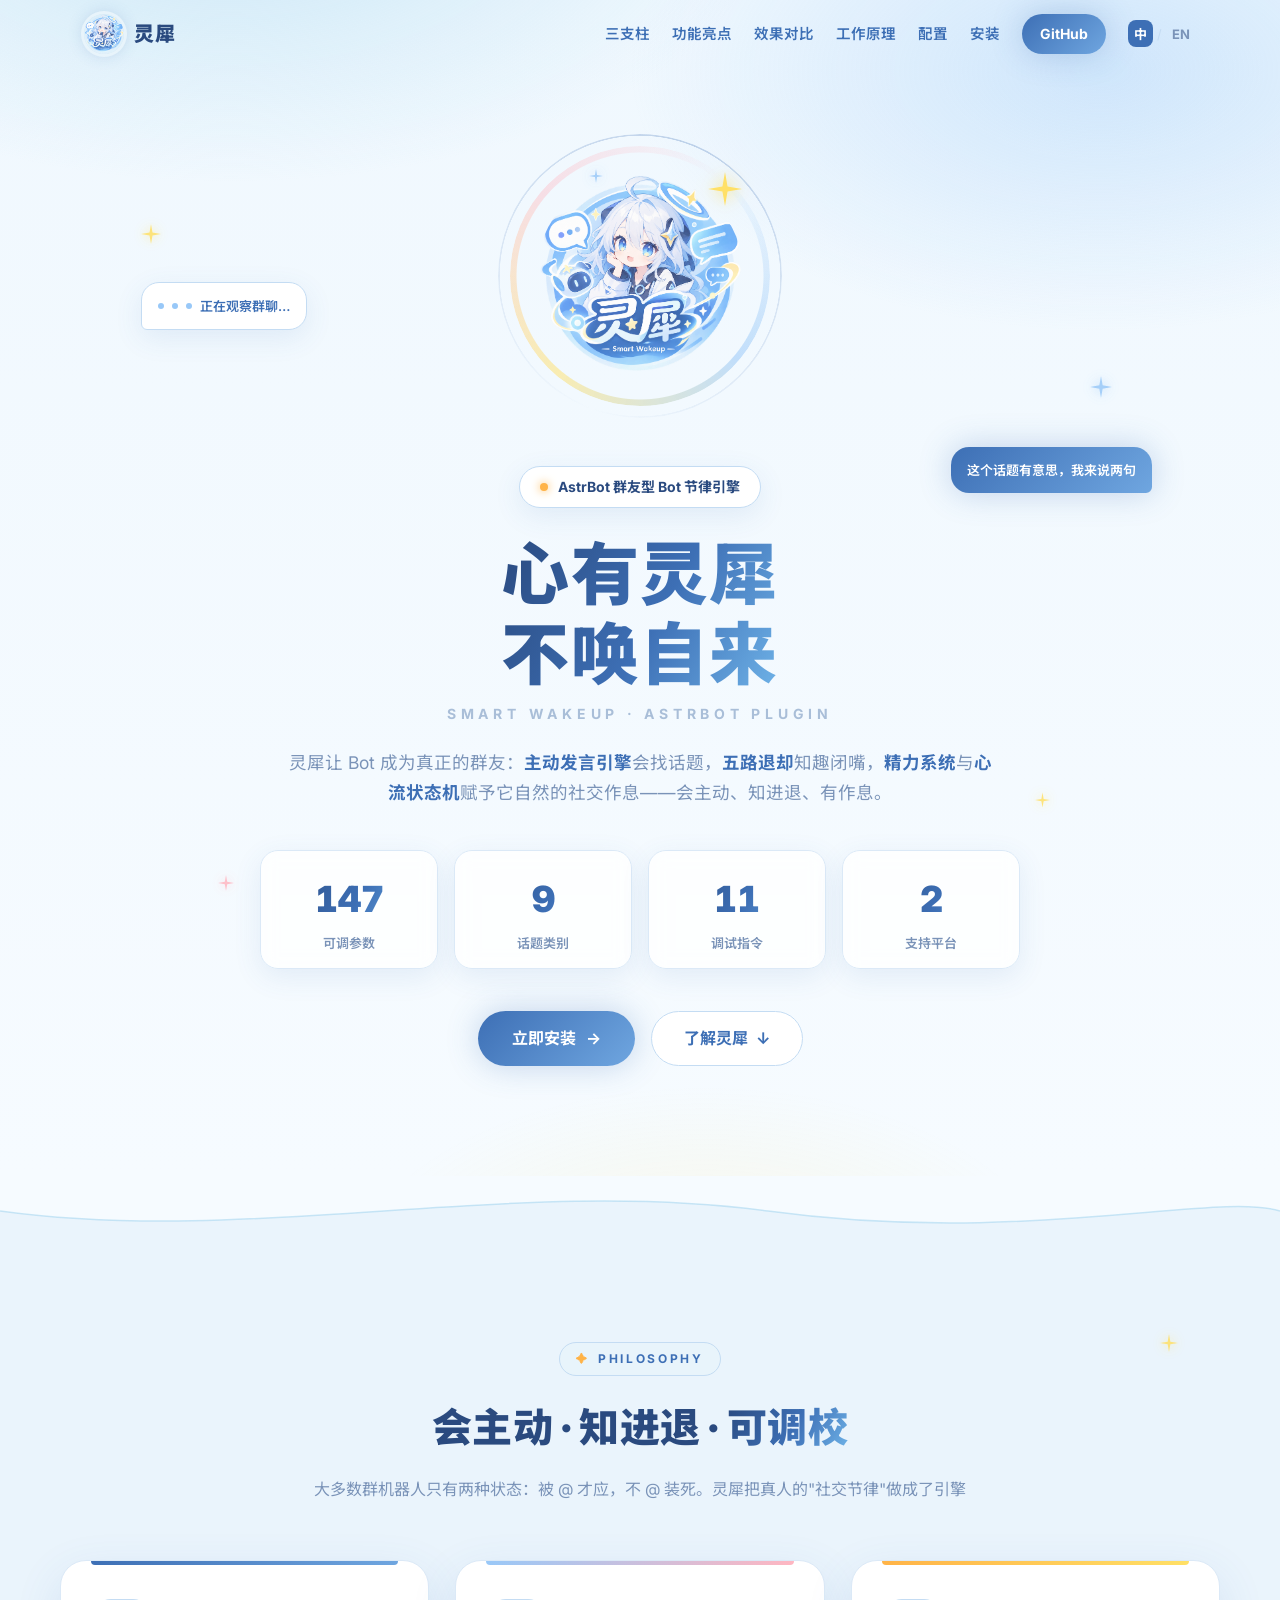
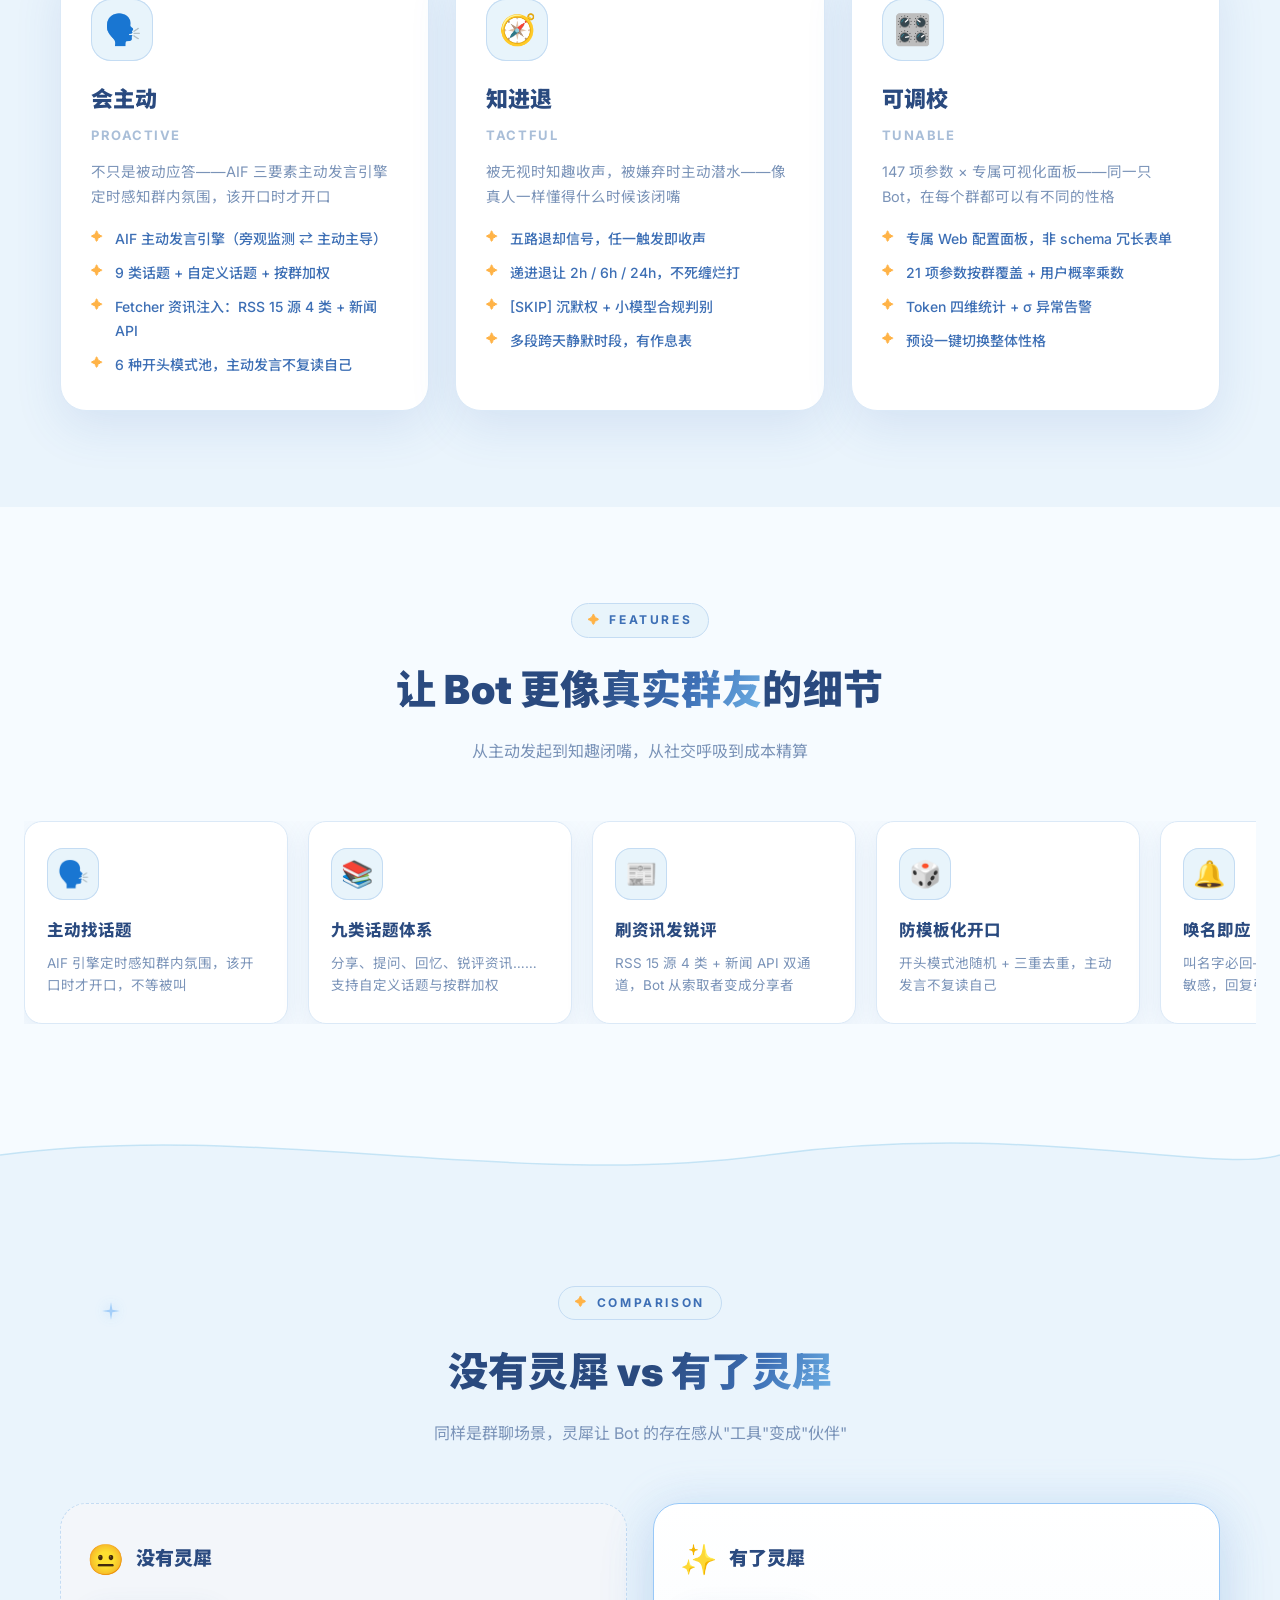
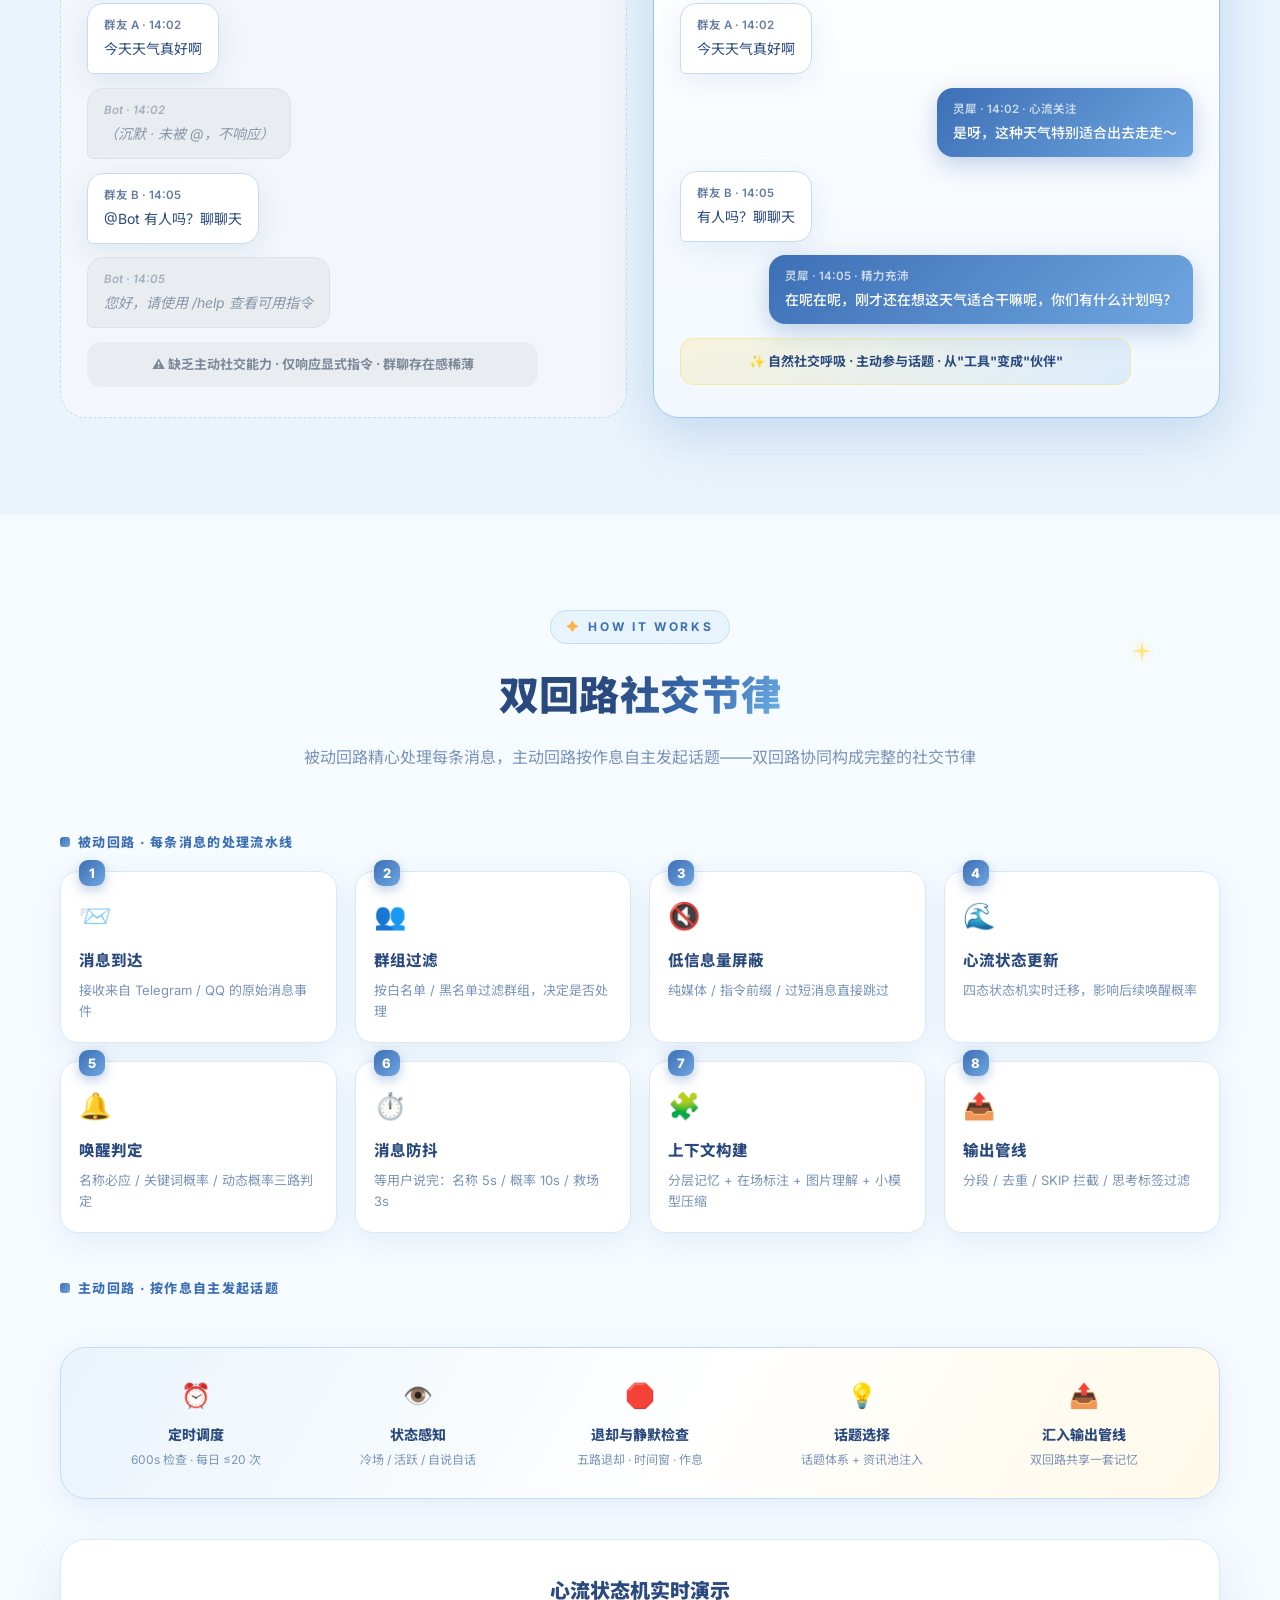
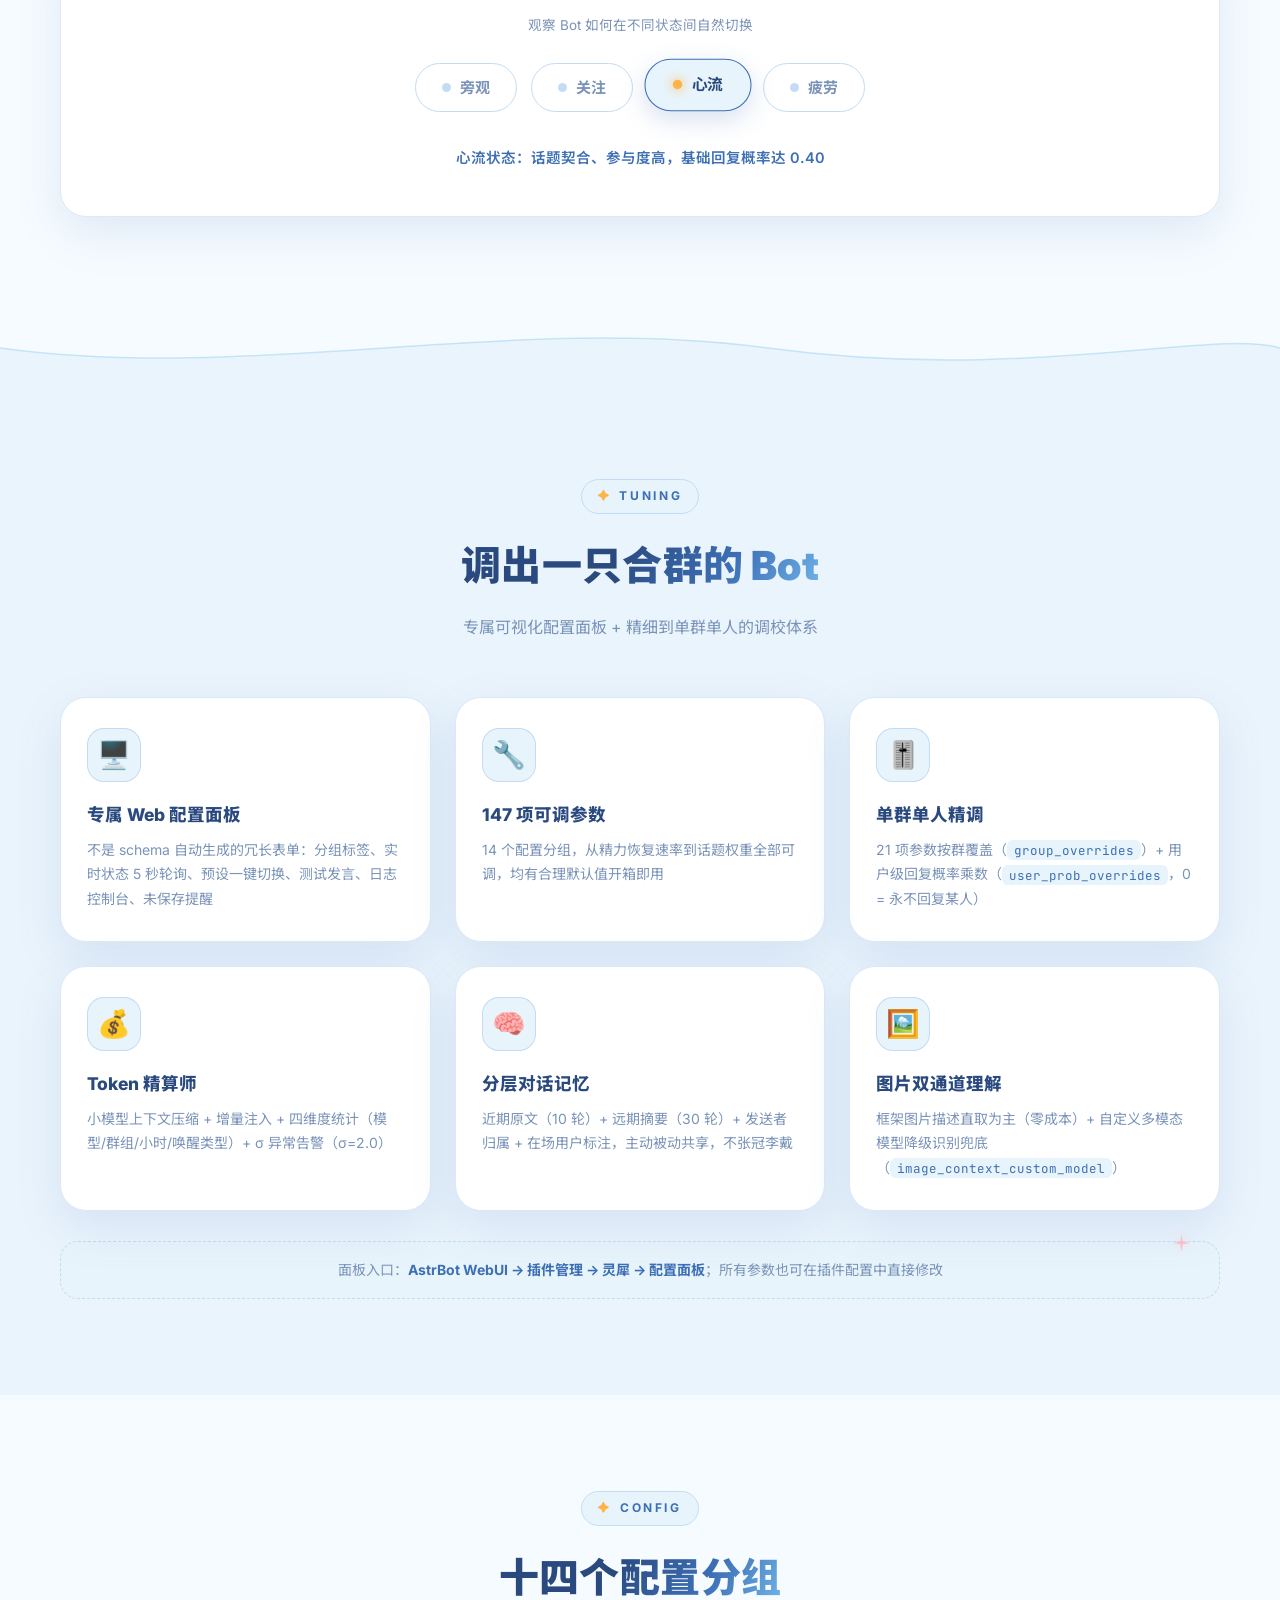
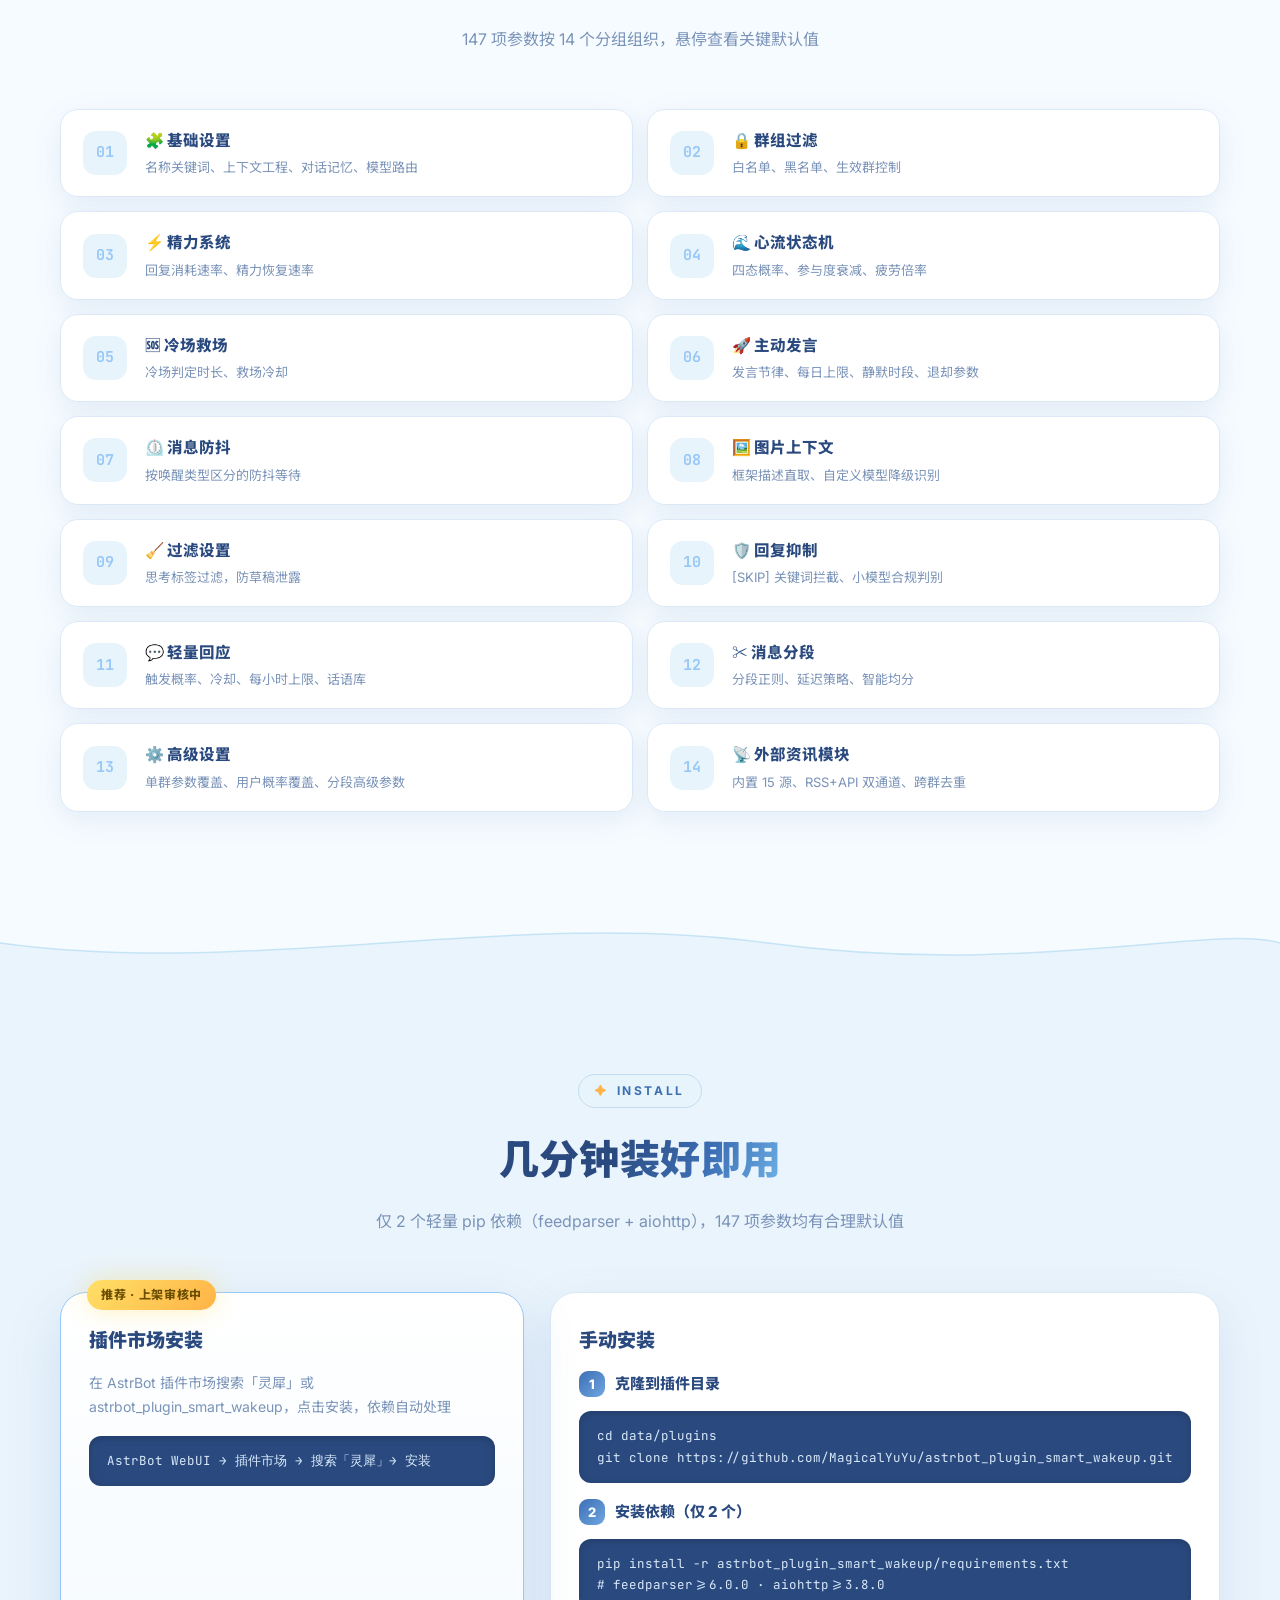
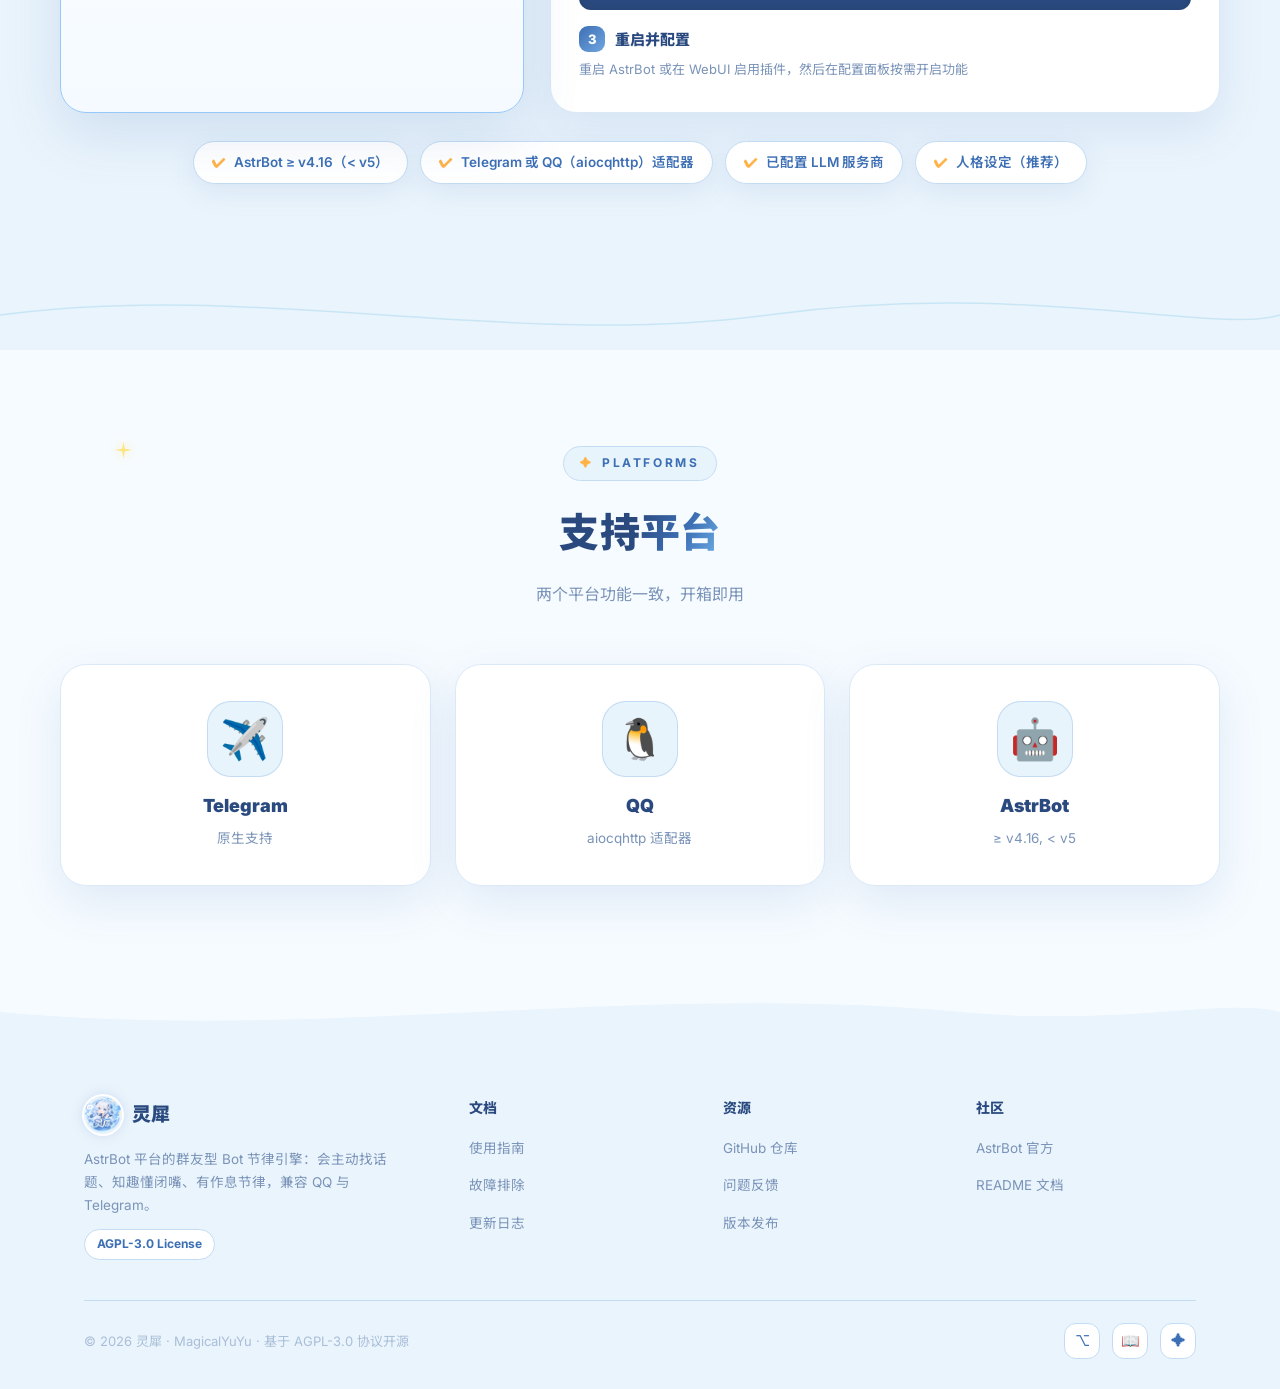
==== docs/index.html @ 6fca565d "feat: v2.0.3 全面审计整改 + 资讯去重持久化与首图推送 审计整改（三路独立审计结论）： - P1 单群覆盖三方对齐：收集白名单补 proactive_quiet_hours（修复海外群专" ====
<!DOCTYPE html>
<html lang="zh-CN">
<head>
<meta charset="UTF-8">
<meta name="viewport" content="width=device-width, initial-scale=1.0">
<title>灵犀 — 心有灵犀，不唤自来 | AstrBot 群友型 Bot 节律引擎</title>
<meta name="description" content="灵犀是 AstrBot 平台的群友型 Bot 节律引擎：会主动找话题、知趣懂闭嘴、有作息节律。147 项参数 × 专属可视化面板，兼容 QQ 与 Telegram。">
<meta name="keywords" content="灵犀, AstrBot, 节律引擎, 主动发言, 精力系统, 心流状态机, 冷场救场, 消息防抖, Bot 插件, Telegram, QQ">
<meta name="author" content="MagicalYuYu">
<meta name="robots" content="index, follow">
<link rel="canonical" href="https://lx.magicalyu.online/">
<!-- Open Graph -->
<meta property="og:title" content="灵犀 — 心有灵犀，不唤自来">
<meta property="og:description" content="AstrBot 群友型 Bot 节律引擎——会主动找话题、知趣懂闭嘴、有作息节律">
<meta property="og:type" content="website">
<meta property="og:url" content="https://lx.magicalyu.online/">
<meta property="og:image" content="https://lx.magicalyu.online/logo.png">
<meta property="og:site_name" content="灵犀 — AstrBot 群友型 Bot 节律引擎">
<meta property="og:locale" content="zh_CN">
<meta property="og:locale:alternate" content="en_US">
<!-- Twitter Card -->
<meta name="twitter:card" content="summary_large_image">
<meta name="twitter:title" content="灵犀 — 心有灵犀，不唤自来">
<meta name="twitter:description" content="AstrBot 群友型 Bot 节律引擎——会主动找话题、知趣懂闭嘴、有作息节律">
<meta name="twitter:image" content="https://lx.magicalyu.online/logo.png">
<meta name="twitter:creator" content="@MagicalYuYu">
<!-- 结构化数据 JSON-LD -->
<script type="application/ld+json">
{
  "@context": "https://schema.org",
  "@type": "SoftwareApplication",
  "name": "灵犀 — AstrBot 群友型 Bot 节律引擎",
  "description": "会主动找话题、知趣懂闭嘴、有作息节律的群友型 Bot 节律引擎，兼容 QQ 与 Telegram",
  "url": "https://lx.magicalyu.online/",
  "applicationCategory": "ChatbotApplication",
  "operatingSystem": "Cross-platform",
  "offers": {
    "@type": "Offer",
    "price": "0",
    "priceCurrency": "USD"
  },
  "license": "https://github.com/MagicalYuYu/astrbot_plugin_smart_wakeup/blob/main/LICENSE",
  "author": {
    "@type": "Person",
    "name": "MagicalYuYu",
    "url": "https://github.com/MagicalYuYu"
  }
}
</script>
<link rel="icon" type="image/png" href="logo.png">
<!-- 性能优化：预加载关键资源 -->
<link rel="preconnect" href="https://fonts.googleapis.com">
<link rel="preconnect" href="https://fonts.gstatic.com" crossorigin>
<link rel="preload" as="style" href="https://fonts.googleapis.com/css2?family=Inter:wght@400;500;600;700;800;900&family=Noto+Sans+SC:wght@400;500;700;900&family=JetBrains+Mono:wght@400;500;600&display=swap">
<link rel="stylesheet" href="https://fonts.googleapis.com/css2?family=Inter:wght@400;500;600;700;800;900&family=Noto+Sans+SC:wght@400;500;700;900&family=JetBrains+Mono:wght@400;500;600&display=swap" media="print" onload="this.media='all'">
<!-- PWA 支持 -->
<link rel="manifest" href="manifest.json">
<meta name="theme-color" content="#EAF4FC">
<meta name="apple-mobile-web-app-capable" content="yes">
<meta name="apple-mobile-web-app-status-bar-style" content="default">

<style>
/* ==========================================================
   灵犀 · 设计系统「灵犀蓝」
   美学基因来自品牌 Logo：浅蓝/青蓝/白色主调 + 少量暖黄强调，
   高调柔光、圆角描边（深蓝而非黑）、四角星与对话气泡装饰。
   ========================================================== */
:root {
  /* 背景（高调浅色） */
  --bg: #F6FBFF;
  --bg-ice: #EAF4FC;
  --bg-mist: #F0F7FE;
  --card: #FFFFFF;

  /* 文字 */
  --ink: #2A4A7F;
  --ink-2: #3D6FB5;
  --muted: #7A93B8;
  --faint: #A9BED8;
  --on-accent: #FFFFFF;

  /* 品牌色 */
  --sky: #A8D8F0;
  --sky-2: #98C8F8;
  --ice: #E8F4FB;
  --blue: #3D6FB5;
  --blue-deep: #2A4A7F;
  --yellow: #FFE066;
  --warm: #FFB347;
  --pink: #FFB6C1;

  /* 渐变 */
  --grad-blue: linear-gradient(135deg, #3D6FB5 0%, #6FA6E0 100%);
  --grad-sky: linear-gradient(135deg, #98C8F8 0%, #E8F4FB 100%);
  --grad-title: linear-gradient(120deg, #2A4A7F 0%, #3D6FB5 55%, #6FB3E8 100%);
  --grad-warm-star: linear-gradient(135deg, #FFE066 0%, #FFB347 100%);

  /* 光与影（蓝色调，柔和大模糊） */
  --glow-blue: 0 0 32px rgba(61, 111, 181, 0.28);
  --glow-yellow: 0 0 24px rgba(255, 224, 102, 0.45);
  --shadow-card: 0 16px 48px rgba(61, 111, 181, 0.12);
  --shadow-card-hover: 0 24px 64px rgba(61, 111, 181, 0.18);
  --shadow-soft: 0 8px 28px rgba(61, 111, 181, 0.10);

  /* 线与圆角 */
  --line: #DBE9F7;
  --line-strong: #C4DCF3;
  --radius-sm: 12px;
  --radius-md: 18px;
  --radius-lg: 26px;
  --radius-xl: 34px;
  --radius-full: 999px;

  --font-sans: 'Inter', 'Noto Sans SC', -apple-system, BlinkMacSystemFont, 'Segoe UI', sans-serif;
  --font-mono: 'JetBrains Mono', 'Cascadia Code', Consolas, monospace;
}

* { margin: 0; padding: 0; box-sizing: border-box; }

html {
  scroll-behavior: smooth;
  scroll-padding-top: 96px;
}

body {
  font-family: var(--font-sans);
  background: var(--bg);
  color: var(--ink);
  line-height: 1.7;
  overflow-x: hidden;
  -webkit-font-smoothing: antialiased;
}

::selection { background: var(--sky-2); color: var(--blue-deep); }

img { max-width: 100%; }
a { color: var(--blue); text-decoration: none; }

/* ============ 可访问性 ============ */
.skip-to-content {
  position: absolute; left: -9999px; top: 0;
  background: var(--blue); color: #fff; padding: 10px 18px;
  border-radius: 0 0 var(--radius-sm) 0; z-index: 1000;
}
.skip-to-content:focus { left: 0; }

/* ============ 通用布局 ============ */
.section { position: relative; padding: 96px 24px; }
.section-alt { background: var(--bg-ice); }
.section-inner { max-width: 1160px; margin: 0 auto; }

.section-header { text-align: center; max-width: 760px; margin: 0 auto 56px; }
.section-tag {
  display: inline-flex; align-items: center; gap: 8px;
  font-size: 12px; font-weight: 700; letter-spacing: 0.22em;
  color: var(--blue); background: var(--ice);
  border: 1px solid var(--line-strong);
  padding: 6px 16px; border-radius: var(--radius-full); margin-bottom: 18px;
}
.section-tag::before { content: '✦'; color: var(--warm); font-size: 11px; }
.section-title { font-size: clamp(28px, 4vw, 40px); font-weight: 900; color: var(--ink); letter-spacing: 0.01em; }
.section-title .accent {
  background: var(--grad-title);
  -webkit-background-clip: text; background-clip: text; color: transparent;
}
.section-desc { margin-top: 14px; color: var(--muted); font-size: 16px; }

/* ============ 滚动显现 ============ */
.reveal { opacity: 0; transform: translateY(24px); transition: opacity 0.7s ease, transform 0.7s ease; }
.reveal.visible { opacity: 1; transform: none; }
.reveal-delay-1 { transition-delay: 0.1s; }
.reveal-delay-2 { transition-delay: 0.2s; }
.reveal-delay-3 { transition-delay: 0.3s; }

/* ============ 四角星装饰 ============ */
.sparkle {
  position: absolute; pointer-events: none; z-index: 0;
  width: 22px; height: 22px; opacity: 0.85;
  animation: sparkle-float 5s ease-in-out infinite;
}
.sparkle svg { width: 100%; height: 100%; display: block; }
.sparkle-yellow svg { fill: var(--yellow); filter: drop-shadow(0 0 6px rgba(255,224,102,.8)); }
.sparkle-blue svg { fill: var(--sky-2); filter: drop-shadow(0 0 6px rgba(152,200,248,.8)); }
.sparkle-pink svg { fill: var(--pink); filter: drop-shadow(0 0 6px rgba(255,182,193,.7)); }
@keyframes sparkle-float {
  0%, 100% { transform: translateY(0) rotate(0deg) scale(1); opacity: 0.85; }
  50% { transform: translateY(-9px) rotate(12deg) scale(1.08); opacity: 0.45; }
}

/* ============ Tooltip ============ */
[data-tooltip] { position: relative; }
[data-tooltip]::after {
  content: attr(data-tooltip);
  position: absolute; bottom: calc(100% + 12px); left: 50%;
  transform: translateX(-50%) translateY(4px);
  background: var(--blue-deep); color: #EAF4FC;
  font-size: 12.5px; line-height: 1.65; font-weight: 500;
  padding: 10px 14px; border-radius: 12px;
  white-space: pre-line; width: max-content; max-width: 300px;
  box-shadow: var(--shadow-soft);
  opacity: 0; pointer-events: none;
  transition: opacity 0.25s ease, transform 0.25s ease;
  z-index: 60;
}
[data-tooltip]::before {
  content: ''; position: absolute; bottom: calc(100% + 5px); left: 50%;
  transform: translateX(-50%);
  border: 6px solid transparent; border-top-color: var(--blue-deep);
  opacity: 0; transition: opacity 0.25s ease; z-index: 60;
}
[data-tooltip]:hover::after { opacity: 1; transform: translateX(-50%) translateY(0); }
[data-tooltip]:hover::before { opacity: 1; }

/* ============ 导航栏 ============ */
.nav {
  position: fixed; top: 0; left: 0; right: 0; z-index: 100;
  transition: background 0.3s ease, box-shadow 0.3s ease;
}
.nav.scrolled {
  background: rgba(255, 255, 255, 0.86);
  backdrop-filter: blur(14px);
  -webkit-backdrop-filter: blur(14px);
  box-shadow: 0 4px 24px rgba(61, 111, 181, 0.10);
}
.nav-inner {
  max-width: 1160px; margin: 0 auto; padding: 14px 24px;
  display: flex; align-items: center; justify-content: space-between; gap: 16px;
}
.nav-logo { display: flex; align-items: center; gap: 10px; }
.nav-logo-icon {
  width: 40px; height: 40px; border-radius: 50%;
  box-shadow: 0 0 0 3px var(--ice), 0 0 16px rgba(61,111,181,.25);
  object-fit: cover;
}
.nav-logo-text { font-size: 20px; font-weight: 900; color: var(--ink); letter-spacing: 0.04em; }
.nav-links { display: flex; align-items: center; gap: 22px; }
.nav-link { font-size: 14.5px; font-weight: 600; color: var(--ink-2); transition: color 0.2s; }
.nav-link:hover { color: var(--blue-deep); }
.nav-cta {
  font-size: 14px; font-weight: 700; color: var(--on-accent);
  background: var(--grad-blue); padding: 8px 18px; border-radius: var(--radius-full);
  box-shadow: var(--glow-blue); transition: transform 0.2s, box-shadow 0.2s;
}
.nav-cta:hover { transform: translateY(-2px); box-shadow: 0 0 40px rgba(61,111,181,.4); }
.lang-switch { display: flex; align-items: center; gap: 4px; font-size: 13px; color: var(--faint); }
.lang-btn {
  border: none; background: transparent; cursor: pointer;
  font-family: var(--font-sans); font-size: 13px; font-weight: 700; color: var(--muted);
  padding: 4px 6px; border-radius: 8px; transition: all 0.2s;
}
.lang-btn.active { color: var(--on-accent); background: var(--blue); }
.lang-divider { color: var(--line-strong); }
.nav-mobile-toggle {
  display: none; border: 1px solid var(--line-strong); background: #fff;
  font-size: 20px; color: var(--ink); border-radius: 10px;
  width: 42px; height: 42px; cursor: pointer;
}

/* ============ Hero ============ */
.hero {
  position: relative; overflow: hidden;
  padding: 172px 24px 110px;
  background:
    radial-gradient(900px 460px at 18% -8%, rgba(168, 216, 240, 0.5), transparent 60%),
    radial-gradient(760px 420px at 86% 6%, rgba(152, 200, 248, 0.38), transparent 62%),
    radial-gradient(560px 320px at 55% 110%, rgba(255, 224, 102, 0.16), transparent 65%),
    linear-gradient(180deg, #F0F8FE 0%, var(--bg) 100%);
}

/* 漂浮装饰：对话气泡 */
.hero-bubble {
  position: absolute; z-index: 1;
  background: #fff; border: 1.5px solid var(--line-strong);
  border-radius: 18px; border-bottom-left-radius: 6px;
  box-shadow: var(--shadow-soft);
  display: flex; align-items: center; gap: 8px;
  padding: 12px 16px; font-size: 13px; color: var(--ink-2); font-weight: 600;
  animation: bubble-float 6.5s ease-in-out infinite;
}
.hero-bubble .dot { width: 6px; height: 6px; border-radius: 50%; background: var(--sky-2); }
.hero-bubble.b2 {
  border-bottom-left-radius: 18px; border-bottom-right-radius: 6px;
  animation-delay: 1.6s;
  background: var(--grad-blue); border: none; color: #fff;
  box-shadow: var(--glow-blue);
}
.hero-bubble.b2 .dot { background: var(--yellow); }
@keyframes bubble-float {
  0%, 100% { transform: translateY(0) rotate(0deg); }
  50% { transform: translateY(-14px) rotate(1.5deg); }
}

.hero-content {
  position: relative; z-index: 2;
  max-width: 980px; margin: 0 auto; text-align: center;
  display: flex; flex-direction: column; align-items: center;
}

/* Logo 徽章主体 */
.hero-logo-wrap { position: relative; width: 208px; height: 208px; margin-bottom: 86px; }
.hero-logo-ring {
  position: absolute; inset: -26px; border-radius: 50%;
  background: conic-gradient(from 40deg, rgba(152,200,248,.0), rgba(152,200,248,.55), rgba(255,224,102,.5), rgba(255,182,193,.4), rgba(152,200,248,.0));
  -webkit-mask: radial-gradient(farthest-side, transparent calc(100% - 7px), #000 calc(100% - 6px));
  mask: radial-gradient(farthest-side, transparent calc(100% - 7px), #000 calc(100% - 6px));
  animation: ring-spin 14s linear infinite;
}
.hero-logo-ring.r2 {
  inset: -38px; animation: ring-spin 26s linear infinite reverse, ring-breathe 7s ease-in-out infinite;
  background: conic-gradient(from 200deg, rgba(61,111,181,.0), rgba(61,111,181,.28), rgba(61,111,181,.0));
  -webkit-mask: radial-gradient(farthest-side, transparent calc(100% - 2px), #000 calc(100% - 1.5px));
  mask: radial-gradient(farthest-side, transparent calc(100% - 2px), #000 calc(100% - 1.5px));
}
@keyframes ring-spin { to { transform: rotate(360deg); } }
@keyframes ring-breathe { 0%, 100% { opacity: 0.6; } 50% { opacity: 1; } }
.hero-logo {
  position: absolute; inset: 0; border-radius: 50%;
  width: 100%; height: 100%; object-fit: cover;
  animation: logo-breathe 5.5s ease-in-out infinite;
}
@keyframes logo-breathe {
  0%, 100% {
    transform: scale(1);
    box-shadow: 0 0 0 6px #fff, 0 18px 48px rgba(61, 111, 181, 0.28), 0 0 46px rgba(152, 200, 248, 0.42);
  }
  50% {
    transform: scale(1.028);
    box-shadow: 0 0 0 6px #fff, 0 18px 54px rgba(61, 111, 181, 0.34), 0 0 80px rgba(152, 200, 248, 0.66);
  }
}
.hero-logo-star {
  position: absolute; right: 2px; top: 0; z-index: 3;
  width: 34px; height: 34px;
  filter: drop-shadow(0 0 8px rgba(255,224,102,.9));
  animation: sparkle-float 4s ease-in-out infinite;
}
.hero-logo-star svg { fill: var(--yellow); width: 100%; height: 100%; }

.hero-badge {
  display: inline-flex; align-items: center; gap: 10px;
  background: #fff; border: 1px solid var(--line-strong);
  padding: 8px 20px; border-radius: var(--radius-full);
  font-size: 14px; font-weight: 700; color: var(--blue-deep);
  box-shadow: var(--shadow-soft); margin-bottom: 26px;
  animation: badge-float 6s ease-in-out infinite;
}
@keyframes badge-float {
  0%, 100% { transform: translateY(0); }
  50% { transform: translateY(-3px); }
}
.hero-badge-dot {
  width: 8px; height: 8px; border-radius: 50%;
  background: var(--warm); box-shadow: 0 0 10px var(--warm);
  animation: pulse-dot 2.2s ease-in-out infinite;
}
@keyframes pulse-dot { 0%,100% { transform: scale(1); opacity: 1; } 50% { transform: scale(1.35); opacity: .7; } }

.hero-title {
  font-size: clamp(40px, 7vw, 68px); font-weight: 900;
  line-height: 1.18; letter-spacing: 0.02em;
  background: var(--grad-title);
  -webkit-background-clip: text; background-clip: text; color: transparent;
  margin-bottom: 8px;
}
.hero-title-en {
  font-size: 14px; font-weight: 700; letter-spacing: 0.34em;
  color: var(--faint); text-transform: uppercase; margin-bottom: 22px;
}
.hero-subtitle {
  max-width: 720px; color: var(--muted); font-size: clamp(15px, 2vw, 17.5px);
  margin-bottom: 42px;
}
.hero-subtitle strong { color: var(--blue); font-weight: 700; }

.hero-stats {
  display: grid; grid-template-columns: repeat(4, 1fr); gap: 16px;
  width: 100%; max-width: 760px; margin-bottom: 42px;
}
.stat-card {
  background: rgba(255, 255, 255, 0.82);
  backdrop-filter: blur(8px);
  border: 1px solid var(--line);
  border-radius: var(--radius-md);
  padding: 18px 10px 14px;
  box-shadow: var(--shadow-soft);
  animation: stat-breathe 6s ease-in-out infinite;
}
.stat-card:nth-child(2) { animation-delay: 1.5s; }
.stat-card:nth-child(3) { animation-delay: 3s; }
.stat-card:nth-child(4) { animation-delay: 4.5s; }
@keyframes stat-breathe {
  0%, 100% { transform: translateY(0); }
  50% { transform: translateY(-4px); }
}
.stat-number {
  font-size: clamp(26px, 3.4vw, 36px); font-weight: 900;
  background: var(--grad-title);
  -webkit-background-clip: text; background-clip: text; color: transparent;
  font-variant-numeric: tabular-nums;
}
.stat-label { font-size: 13px; color: var(--muted); font-weight: 600; margin-top: 2px; }

.hero-actions { display: flex; gap: 16px; flex-wrap: wrap; justify-content: center; }
.btn-primary {
  display: inline-flex; align-items: center; gap:  10px;
  background: var(--grad-blue); color: var(--on-accent);
  font-size: 16px; font-weight: 700;
  padding: 14px 34px; border-radius: var(--radius-full);
  box-shadow: var(--glow-blue);
  animation: cta-glow 3.4s ease-in-out infinite;
  transition: transform 0.22s;
}
@keyframes cta-glow {
  0%, 100% { box-shadow: 0 0 26px rgba(61, 111, 181, 0.30); }
  50% { box-shadow: 0 0 46px rgba(61, 111, 181, 0.48); }
}
.btn-primary:hover { animation: none; transform: translateY(-3px); box-shadow: 0 0 52px rgba(61,111,181,.5); }
.btn-secondary {
  display: inline-flex; align-items: center; gap: 8px;
  background: #fff; color: var(--blue);
  border: 1.5px solid var(--line-strong);
  font-size: 16px; font-weight: 700;
  padding: 13px 32px; border-radius: var(--radius-full);
  transition: border-color 0.22s, transform 0.22s, box-shadow 0.22s;
}
.btn-secondary:hover { border-color: var(--blue); transform: translateY(-3px); box-shadow: var(--shadow-soft); }

/* ============ 波浪分隔线 ============ */
.wave-divider { line-height: 0; background: var(--bg); }
.wave-divider svg { width: 100%; height: 70px; display: block; }

/* ============ 三支柱 ============ */
.pillars-grid { display: grid; grid-template-columns: repeat(3, 1fr); gap: 26px; }
.pillar-card {
  position: relative; overflow: hidden;
  background: var(--card); border: 1px solid var(--line);
  border-radius: var(--radius-lg);
  padding: 38px 30px 34px;
  box-shadow: var(--shadow-card);
  transition: transform 0.3s ease, box-shadow 0.3s ease, opacity 0.7s ease;
}
.pillar-card:hover { transform: translateY(-8px); box-shadow: var(--shadow-card-hover); }
/* 顶部彩条用真实元素而非 ::before——卡片带 data-tooltip，
   [data-tooltip]::before 的 opacity:0 会按属性级联劫持同名伪元素导致彩条永不绘制 */
.pillar-bar {
  position: absolute; top: 0; left: 30px;
  width: calc(100% - 60px); height: 4px;
  border-radius: 0 0 6px 6px; background: var(--grad-blue);
  pointer-events: none;
}
.pillar-card.p2 .pillar-bar { background: linear-gradient(135deg, #98C8F8, #FFB6C1); }
.pillar-card.p3 .pillar-bar { background: linear-gradient(135deg, #FFB347, #FFE066); }
.pillar-icon {
  width: 62px; height: 62px; border-radius: 20px;
  display: flex; align-items: center; justify-content: center;
  font-size: 30px; margin-bottom: 20px;
  background: var(--ice);
  box-shadow: inset 0 0 0 1px var(--line-strong);
  animation: icon-breathe 4.5s ease-in-out infinite;
}
.pillar-card.p2 .pillar-icon { animation-delay: 1.5s; }
.pillar-card.p3 .pillar-icon { animation-delay: 3s; }
@keyframes icon-breathe {
  0%, 100% { transform: translateY(0); }
  50% { transform: translateY(-5px); }
}
.pillar-title { font-size: 22px; font-weight: 900; color: var(--ink); margin-bottom: 6px; }
.pillar-sub { font-size: 13px; font-weight: 700; letter-spacing: 0.12em; color: var(--faint); text-transform: uppercase; margin-bottom: 14px; }
.pillar-desc { font-size: 14.5px; color: var(--muted); margin-bottom: 18px; }
.pillar-list { list-style: none; display: grid; gap: 10px; }
.pillar-list li {
  position: relative; padding-left: 24px;
  font-size: 14px; color: var(--ink-2); font-weight: 500;
}
.pillar-list li::before {
  content: '✦'; position: absolute; left: 0; top: 0;
  font-size: 12px; color: var(--warm);
}

/* ============ 功能亮点（横向滚动） ============ */
.features-scroll { overflow: hidden; position: relative; }
.features-track {
  display: flex; gap: 20px; width: max-content;
  animation: marquee 52s linear infinite;
}
.features-scroll:hover .features-track { animation-play-state: paused; }
@keyframes marquee { to { transform: translateX(calc(-50% - 10px)); } }
.feature-card {
  width: 264px; flex: 0 0 264px;
  background: var(--card); border: 1px solid var(--line);
  border-radius: var(--radius-md); padding: 26px 22px;
  box-shadow: var(--shadow-soft);
  transition: transform 0.25s ease, box-shadow 0.25s ease, border-color 0.25s ease;
}
.feature-card:hover {
  transform: translateY(-6px); box-shadow: var(--shadow-card-hover);
  border-color: var(--sky-2);
}
.feature-icon {
  width: 52px; height: 52px; border-radius: 16px;
  display: flex; align-items: center; justify-content: center;
  font-size: 26px; background: var(--ice); margin-bottom: 16px;
  box-shadow: inset 0 0 0 1px var(--line-strong);
  animation: icon-breathe 5s ease-in-out infinite;
}
.feature-card:nth-child(3n) .feature-icon { animation-delay: 1.2s; }
.feature-card:nth-child(3n+1) .feature-icon { animation-delay: 2.4s; }
.feature-title { font-size: 16.5px; font-weight: 800; color: var(--ink); margin-bottom: 8px; }
.feature-desc { font-size: 13.5px; color: var(--muted); line-height: 1.65; }

/* ============ 效果对比 ============ */
.compare-grid { display: grid; grid-template-columns: 1fr 1fr; gap: 26px; }
.compare-col {
  border-radius: var(--radius-lg); padding: 30px 26px;
  display: flex; flex-direction: column; gap: 14px;
}
.compare-col.before {
  background: #F3F6FA; border: 1px dashed var(--line-strong);
}
.compare-col.after {
  background: linear-gradient(180deg, #FFFFFF 0%, #F2F8FE 100%);
  border: 1.5px solid var(--sky-2);
  box-shadow: 0 20px 56px rgba(61, 111, 181, 0.16), 0 0 44px rgba(152, 200, 248, 0.22);
}
.compare-header { display: flex; align-items: center; gap: 12px; margin-bottom: 4px; }
.compare-emoji { font-size: 30px; }
.compare-title { font-size: 19px; font-weight: 900; color: var(--ink); }
.chat-bubble {
  max-width: 88%; padding: 12px 16px; font-size: 14px; line-height: 1.6;
  border-radius: 16px; opacity: 0;
  animation: bubble-in 0.55s ease forwards;
}
.chat-bubble.user {
  align-self: flex-start;
  background: #fff; border: 1px solid var(--line-strong);
  border-bottom-left-radius: 6px; color: var(--ink);
  box-shadow: var(--shadow-soft);
}
.chat-bubble.bot-cold {
  align-self: flex-start;
  background: #E9EDF2; border: 1px solid #DAE1E9;
  border-bottom-left-radius: 6px; color: #8A97A8;
  font-style: italic;
}
.chat-bubble.bot {
  align-self: flex-end;
  background: var(--grad-blue); color: #fff;
  border-bottom-right-radius: 6px;
  box-shadow: 0 8px 24px rgba(61, 111, 181, 0.3);
  font-weight: 500;
}
.chat-meta { font-size: 11.5px; opacity: 0.72; margin-bottom: 4px; font-weight: 600; }
.chat-bubble.summary {
  align-self: stretch; text-align: center;
  font-size: 13px; font-weight: 700;
  padding: 12px; border-radius: 14px;
}
.compare-col.before .summary { background: #E9EDF2; color: #7C8898; }
.compare-col.after .summary {
  background: linear-gradient(135deg, rgba(255,224,102,.22), rgba(152,200,248,.25));
  color: var(--blue-deep); border: 1px solid rgba(255, 224, 102, 0.5);
}
@keyframes bubble-in {
  from { opacity: 0; transform: translateY(12px) scale(0.97); }
  to { opacity: 1; transform: none; }
}

/* ============ 工作原理（双回路） ============ */
.loop-label {
  display: inline-flex; align-items: center; gap: 8px;
  font-size: 13px; font-weight: 800; letter-spacing: 0.1em;
  color: var(--blue); margin: 0 0 18px;
}
.loop-label::before { content: ''; width: 10px; height: 10px; border-radius: 3px; background: var(--grad-blue); }

.flow-container {
  display: grid; grid-template-columns: repeat(4, 1fr); gap: 18px; position: relative;
}
.flow-step {
  position: relative;
  background: var(--card); border: 1px solid var(--line);
  border-radius: var(--radius-md); padding: 22px 18px 20px;
  box-shadow: var(--shadow-soft);
  transition: transform 0.25s, box-shadow 0.25s, border-color 0.25s;
}
.flow-step:hover { transform: translateY(-5px); box-shadow: var(--shadow-card-hover); border-color: var(--sky-2); }
.flow-num {
  position: absolute; top: -12px; left: 18px;
  width: 26px; height: 26px; border-radius: 9px;
  background: var(--grad-blue); color: #fff;
  font-size: 13px; font-weight: 800;
  display: flex; align-items: center; justify-content: center;
  box-shadow: 0 4px 12px rgba(61,111,181,.35);
}
.flow-icon { font-size: 26px; margin-bottom: 10px; }
.flow-title { font-size: 15.5px; font-weight: 800; color: var(--ink); margin-bottom: 6px; }
.flow-desc { font-size: 13px; color: var(--muted); line-height: 1.6; }

/* 主动回路条 */
.proactive-strip {
  margin-top: 30px;
  display: flex; align-items: stretch; gap: 0;
  background: linear-gradient(120deg, #EAF4FC 0%, #FFFFFF 55%, #FFF9E8 100%);
  border: 1.5px solid var(--line-strong);
  border-radius: var(--radius-lg);
  padding: 22px 24px;
  box-shadow: var(--shadow-soft);
  overflow-x: auto;
}
.proactive-node {
  flex: 1 1 0; min-width: 150px; text-align: center; padding: 6px 10px;
  position: relative;
}
.proactive-node .n-icon { font-size: 24px; margin-bottom: 6px; }
.proactive-node .n-title { font-size: 14px; font-weight: 800; color: var(--ink); }
.proactive-node .n-desc { font-size: 12px; color: var(--muted); margin-top: 3px; }
.proactive-node:not(:last-child)::after {
  content: '→'; position: absolute; right: -9px; top: 14px;
  color: var(--sky-2); font-size: 17px; font-weight: 800;
}

/* 心流状态机演示 */
.fsm-demo {
  margin-top: 40px;
  background: var(--card); border: 1px solid var(--line);
  border-radius: var(--radius-lg); padding: 34px 30px;
  box-shadow: var(--shadow-card); text-align: center;
}
.fsm-title { font-size: 20px; font-weight: 900; color: var(--ink); }
.fsm-subtitle { font-size: 13.5px; color: var(--muted); margin: 6px 0 26px; }
.fsm-states { display: flex; justify-content: center; gap: 14px; flex-wrap: wrap; }
.fsm-state {
  display: inline-flex; align-items: center; gap: 9px;
  padding: 11px 26px; border-radius: var(--radius-full);
  border: 1.5px solid var(--line-strong);
  font-size: 15px; font-weight: 700; color: var(--muted);
  background: #fff; transition: all 0.45s ease;
}
.fsm-state-dot { width: 9px; height: 9px; border-radius: 50%; background: var(--line-strong); transition: all 0.45s ease; }
.fsm-state.active {
  border-color: var(--blue); color: var(--blue-deep);
  background: var(--ice); transform: translateY(-3px) scale(1.05);
  box-shadow: 0 8px 24px rgba(61,111,181,.2);
}
.fsm-state.active .fsm-state-dot { background: var(--warm); box-shadow: 0 0 10px var(--warm); }
.fsm-desc {
  margin-top: 22px; font-size: 14.5px; color: var(--ink-2); font-weight: 600;
  min-height: 48px; display: flex; align-items: center; justify-content: center;
}

/* ============ 可调校 / 配置面板 ============ */
.tuning-grid { display: grid; grid-template-columns: repeat(3, 1fr); gap: 24px; }
.tune-card {
  background: var(--card); border: 1px solid var(--line);
  border-radius: var(--radius-lg); padding: 30px 26px;
  box-shadow: var(--shadow-card);
  transition: transform 0.3s, box-shadow 0.3s;
}
.tune-card:hover { transform: translateY(-6px); box-shadow: var(--shadow-card-hover); }
.tune-icon {
  width: 54px; height: 54px; border-radius: 17px;
  display: flex; align-items: center; justify-content: center;
  font-size: 27px; background: var(--ice); margin-bottom: 18px;
  box-shadow: inset 0 0 0 1px var(--line-strong);
}
.tune-title { font-size: 17.5px; font-weight: 800; color: var(--ink); margin-bottom: 8px; }
.tune-desc { font-size: 14px; color: var(--muted); line-height: 1.75; }
.tune-desc code {
  font-family: var(--font-mono); font-size: 12.5px;
  background: var(--ice); color: var(--blue);
  padding: 1.5px 7px; border-radius: 6px;
}
.panel-entry {
  margin-top: 30px; text-align: center;
  font-size: 14px; color: var(--muted);
  background: var(--ice); border: 1px dashed var(--line-strong);
  padding: 16px 22px; border-radius: var(--radius-md);
}
.panel-entry strong { color: var(--blue); }

/* ============ 配置分组 ============ */
.config-grid { display: grid; grid-template-columns: repeat(2, 1fr); gap: 14px; }
.config-item {
  display: flex; align-items: center; gap: 18px;
  background: var(--card); border: 1px solid var(--line);
  border-radius: var(--radius-md); padding: 18px 22px;
  box-shadow: var(--shadow-soft);
  transition: transform 0.22s, box-shadow 0.22s, border-color 0.22s;
}
.config-item:hover { transform: translateX(6px); border-color: var(--sky-2); box-shadow: var(--shadow-card-hover); }
.config-num {
  font-family: var(--font-mono); font-size: 15px; font-weight: 700;
  color: var(--sky-2); background: var(--ice);
  width: 44px; height: 44px; border-radius: 13px; flex: 0 0 44px;
  display: flex; align-items: center; justify-content: center;
}
.config-name { font-size: 15.5px; font-weight: 800; color: var(--ink); }
.config-desc { font-size: 13px; color: var(--muted); margin-top: 2px; }

/* ============ 安装 ============ */
.install-grid { display: grid; grid-template-columns: 1fr 1.2fr; gap: 26px; align-items: stretch; }
.install-card {
  background: var(--card); border: 1px solid var(--line);
  border-radius: var(--radius-lg); padding: 32px 28px;
  box-shadow: var(--shadow-card);
}
.install-card.recommended {
  border: 1.5px solid var(--sky-2);
  background: linear-gradient(180deg, #FFFFFF, #F4FAFF);
  box-shadow: 0 20px 56px rgba(61,111,181,.16);
  position: relative;
}
.install-badge {
  position: absolute; top: -13px; left: 26px;
  background: var(--grad-warm-star); color: #6B4E00;
  font-size: 12px; font-weight: 800; letter-spacing: 0.06em;
  padding: 5px 14px; border-radius: var(--radius-full);
  box-shadow: var(--glow-yellow);
}
.install-title { font-size: 19px; font-weight: 900; color: var(--ink); margin-bottom: 14px; }
.install-desc { font-size: 14px; color: var(--muted); margin-bottom: 18px; }
.install-steps { display: grid; gap: 16px; }
.install-step { display: flex; flex-direction: column; gap: 6px; }
.install-step-head { display: flex; align-items: center; gap: 10px; }
.install-step-num {
  width: 26px; height: 26px; border-radius: 9px; flex: 0 0 26px;
  background: var(--grad-blue); color: #fff;
  font-size: 13px; font-weight: 800;
  display: flex; align-items: center; justify-content: center;
}
.install-step-title { font-size: 15px; font-weight: 800; color: var(--ink); }
.install-step-desc { font-size: 13px; color: var(--muted); }
.install-code {
  font-family: var(--font-mono); font-size: 12.5px; line-height: 1.75;
  background: #2A4A7F; color: #D8E9FB;
  border-radius: 12px; padding: 14px 18px; margin-top: 8px;
  overflow-x: auto; white-space: pre;
  box-shadow: inset 0 2px 10px rgba(0,0,0,.18);
}
.prereqs {
  margin-top: 28px; display: flex; flex-wrap: wrap; gap: 12px; justify-content: center;
}
.prereq {
  display: inline-flex; align-items: center; gap: 8px;
  font-size: 13.5px; font-weight: 600; color: var(--ink-2);
  background: #fff; border: 1px solid var(--line-strong);
  padding: 9px 18px; border-radius: var(--radius-full);
  box-shadow: var(--shadow-soft);
}
.prereq .ok { color: var(--warm); }

/* ============ 支持平台 ============ */
.platforms { display: grid; grid-template-columns: repeat(3, 1fr); gap: 24px; }
.platform-card {
  text-align: center;
  background: var(--card); border: 1px solid var(--line);
  border-radius: var(--radius-lg); padding: 36px 24px;
  box-shadow: var(--shadow-card);
  transition: transform 0.3s, box-shadow 0.3s;
}
.platform-card:hover { transform: translateY(-6px); box-shadow: var(--shadow-card-hover); }
.platform-icon {
  font-size: 40px; margin-bottom: 14px;
  width: 76px; height: 76px; margin-left: auto; margin-right: auto;
  display: flex; align-items: center; justify-content: center;
  background: var(--ice); border-radius: 24px;
  box-shadow: inset 0 0 0 1px var(--line-strong);
}
.platform-name { font-size: 18px; font-weight: 900; color: var(--ink); margin-bottom: 5px; }
.platform-detail { font-size: 13.5px; color: var(--muted); }

/* ============ Footer ============ */
.footer { position: relative; background: var(--bg-ice); }
.footer-wave svg { width: 100%; height: 60px; display: block; background: var(--bg); }
.footer-inner { max-width: 1160px; margin: 0 auto; padding: 54px 24px 30px; }
.footer-grid { display: grid; grid-template-columns: 1.6fr 1fr 1fr 1fr; gap: 34px; }
.footer-logo { display: flex; align-items: center; gap: 10px; margin-bottom: 14px; }
.footer-logo img {
  width: 38px; height: 38px; border-radius: 50%;
  box-shadow: 0 0 0 2px #fff, 0 0 14px rgba(61,111,181,.22); object-fit: cover;
}
.footer-logo-text { font-size: 19px; font-weight: 900; color: var(--ink); }
.footer-desc { font-size: 13.5px; color: var(--muted); max-width: 320px; margin-bottom: 12px; }
.footer-license {
  display: inline-block; font-size: 12px; font-weight: 700;
  color: var(--blue); background: #fff;
  border: 1px solid var(--line-strong);
  padding: 4px 12px; border-radius: var(--radius-full);
}
.footer-col-title { font-size: 14px; font-weight: 800; color: var(--ink); margin-bottom: 14px; }
.footer-links { list-style: none; display: grid; gap: 10px; }
.footer-links a { font-size: 13.5px; color: var(--muted); transition: color 0.2s; }
.footer-links a:hover { color: var(--blue); }
.footer-bottom {
  margin-top: 40px; padding-top: 22px;
  border-top: 1px solid var(--line-strong);
  display: flex; justify-content: space-between; align-items: center; gap: 14px; flex-wrap: wrap;
}
.footer-copy { font-size: 13px; color: var(--faint); }
.footer-social { display: flex; gap: 12px; }
.footer-social a {
  width: 36px; height: 36px; border-radius: 12px;
  display: flex; align-items: center; justify-content: center;
  background: #fff; border: 1px solid var(--line-strong);
  font-size: 15px; color: var(--blue);
  transition: all 0.2s;
}
.footer-social a:hover { background: var(--grad-blue); color: #fff; border-color: transparent; box-shadow: var(--glow-blue); }

/* ============ 响应式 ============ */
@media (max-width: 1024px) {
  .pillars-grid, .tuning-grid, .platforms { grid-template-columns: 1fr 1fr; }
  .flow-container { grid-template-columns: 1fr 1fr; }
  .config-grid { grid-template-columns: 1fr; }
  .install-grid { grid-template-columns: 1fr; }
  .footer-grid { grid-template-columns: 1fr 1fr; }
}
@media (max-width: 720px) {
  .nav-links {
    display: none; position: absolute; top: 100%; left: 0; right: 0;
    background: rgba(255,255,255,.97); backdrop-filter: blur(14px);
    flex-direction: column; padding: 18px 24px 22px; gap: 16px;
    box-shadow: 0 16px 40px rgba(61,111,181,.14);
  }
  .nav-links.open { display: flex; }
  .nav-mobile-toggle { display: block; }
  .hero { padding-top: 136px; }
  .hero-stats { grid-template-columns: 1fr 1fr; }
  .compare-grid { grid-template-columns: 1fr; }
  .pillars-grid, .tuning-grid, .platforms { grid-template-columns: 1fr; }
  .flow-container { grid-template-columns: 1fr; }
  .footer-grid { grid-template-columns: 1fr; }
  .proactive-node:not(:last-child)::after { content: '↓'; right: 50%; top: auto; bottom: -14px; }
  .proactive-strip { flex-direction: column; gap: 20px; }
  .hero-bubble { display: none; }
}
@media (prefers-reduced-motion: reduce) {
  *, *::before, *::after { animation-duration: 0.01ms !important; animation-iteration-count: 1 !important; transition-duration: 0.01ms !important; }
  html { scroll-behavior: auto; }
}
</style>
</head>
<body>

<!-- 可访问性：跳转到主内容 -->
<a href="#main-content" class="skip-to-content" aria-label="跳转到主内容">跳转到主内容</a>

<!-- 四角星 SVG 模板 -->
<svg width="0" height="0" style="position:absolute" aria-hidden="true">
  <defs>
    <symbol id="star4" viewBox="0 0 24 24">
      <path d="M12 0 L13.8 10.2 L24 12 L13.8 13.8 L12 24 L10.2 13.8 L0 12 L10.2 10.2 Z"/>
    </symbol>
  </defs>
</svg>

<!-- ============ 导航栏 ============ -->
<nav class="nav" id="nav">
  <div class="nav-inner">
    <a href="#" class="nav-logo">
      <img class="nav-logo-icon" src="logo.png" alt="灵犀 Logo" />
      <span class="nav-logo-text" data-i18n="nav_logo">灵犀</span>
    </a>
    <div class="nav-links" id="navLinks">
      <a href="#pillars" class="nav-link" data-i18n="nav_pillars">三支柱</a>
      <a href="#features" class="nav-link" data-i18n="nav_features">功能亮点</a>
      <a href="#compare" class="nav-link" data-i18n="nav_compare">效果对比</a>
      <a href="#flow" class="nav-link" data-i18n="nav_flow">工作原理</a>
      <a href="#config" class="nav-link" data-i18n="nav_config">配置</a>
      <a href="#install" class="nav-link" data-i18n="nav_install">安装</a>
      <a href="https://github.com/MagicalYuYu/astrbot_plugin_smart_wakeup" target="_blank" rel="noopener" class="nav-cta">GitHub</a>
      <div class="lang-switch">
        <button class="lang-btn" data-lang="zh">中</button>
        <span class="lang-divider">/</span>
        <button class="lang-btn" data-lang="en">EN</button>
      </div>
    </div>
    <button class="nav-mobile-toggle" id="navToggle" aria-label="菜单" data-i18n-aria="nav_menu_aria">☰</button>
  </div>
</nav>

<!-- ============ Hero 区 ============ -->
<section class="hero" id="main-content">
  <!-- 漂浮装饰 -->
  <div class="sparkle sparkle-yellow" style="top:19%; left:11%; width:20px; animation-delay:.4s"><svg><use href="#star4"/></svg></div>
  <div class="sparkle sparkle-blue" style="top:32%; right:13%; width:26px; animation-delay:1.2s"><svg><use href="#star4"/></svg></div>
  <div class="sparkle sparkle-pink" style="bottom:24%; left:17%; width:16px; animation-delay:2s"><svg><use href="#star4"/></svg></div>
  <div class="sparkle sparkle-yellow" style="bottom:31%; right:18%; width:15px; animation-delay:.8s"><svg><use href="#star4"/></svg></div>
  <div class="sparkle sparkle-blue" style="top:14%; left:46%; width:14px; animation-delay:1.6s"><svg><use href="#star4"/></svg></div>

  <div class="hero-bubble" style="top:24%; left:11%;">
    <span class="dot"></span><span class="dot"></span><span class="dot"></span>
    <span data-i18n="hero_bubble_listening">正在观察群聊…</span>
  </div>
  <div class="hero-bubble b2" style="top:38%; right:10%;">
    <span data-i18n="hero_bubble_reply">这个话题有意思，我来说两句</span>
  </div>

  <div class="hero-content">
    <div class="hero-logo-wrap">
      <div class="hero-logo-ring"></div>
      <div class="hero-logo-ring r2"></div>
      <img class="hero-logo" src="logo.png" alt="灵犀 Logo — AI 数字精灵角色" />
      <div class="hero-logo-star"><svg><use href="#star4"/></svg></div>
    </div>

    <div class="hero-badge">
      <span class="hero-badge-dot"></span>
      <span data-i18n="hero_badge">AstrBot 群友型 Bot 节律引擎</span>
    </div>
    <h1 class="hero-title" data-i18n="hero_title">心有灵犀<br>不唤自来</h1>
    <div class="hero-title-en">SMART WAKEUP · ASTRBOT PLUGIN</div>
    <p class="hero-subtitle" data-i18n="hero_subtitle">
      灵犀让 Bot 成为真正的群友：<strong>主动发言引擎</strong>会找话题，<strong>五路退却</strong>知趣闭嘴，<strong>精力系统</strong>与<strong>心流状态机</strong>赋予它自然的社交作息——会主动、知进退、有作息。
    </p>

    <div class="hero-stats">
      <div class="stat-card">
        <div class="stat-number" data-target="147">0</div>
        <div class="stat-label" data-i18n="stat_params">可调参数</div>
      </div>
      <div class="stat-card">
        <div class="stat-number" data-target="9">0</div>
        <div class="stat-label" data-i18n="stat_topics">话题类别</div>
      </div>
      <div class="stat-card">
        <div class="stat-number" data-target="11">0</div>
        <div class="stat-label" data-i18n="stat_commands">调试指令</div>
      </div>
      <div class="stat-card">
        <div class="stat-number" data-target="2">0</div>
        <div class="stat-label" data-i18n="stat_platforms">支持平台</div>
      </div>
    </div>

    <div class="hero-actions">
      <a href="#install" class="btn-primary">
        <span data-i18n="hero_cta_install">立即安装</span>
        <span>→</span>
      </a>
      <a href="#pillars" class="btn-secondary">
        <span data-i18n="hero_cta_learn">了解灵犀</span>
        <span>↓</span>
      </a>
    </div>
  </div>
</section>

<!-- 波浪分隔线 -->
<div class="wave-divider">
  <svg viewBox="0 0 1200 70" preserveAspectRatio="none">
    <path d="M0,35 C240,70 480,0 720,35 C960,70 1140,15 1200,35 L1200,70 L0,70 Z" fill="#EAF4FC"/>
    <path d="M0,35 C240,70 480,0 720,35 C960,70 1140,15 1200,35" fill="none" stroke="#A8D8F0" stroke-width="1.5" opacity="0.6"/>
  </svg>
</div>

<!-- ============ 三支柱 ============ -->
<section class="section section-alt" id="pillars">
  <div class="sparkle sparkle-yellow" style="top:10%; right:8%; width:18px"><svg><use href="#star4"/></svg></div>
  <div class="sparkle sparkle-blue" style="bottom:12%; left:6%; width:22px; animation-delay:1s"><svg><use href="#star4"/></svg></div>
  <div class="section-inner">
    <div class="section-header reveal">
      <span class="section-tag">PHILOSOPHY</span>
      <h2 class="section-title" data-i18n="pillars_title">会主动 · 知进退 · <span class="accent">可调校</span></h2>
      <p class="section-desc" data-i18n="pillars_desc">大多数群机器人只有两种状态：被 @ 才应，不 @ 装死。灵犀把真人的"社交节律"做成了引擎</p>
    </div>

    <div class="pillars-grid">
      <div class="pillar-card p1 reveal" data-tooltip="核心配置：proactive_speak 组 22 项参数——开关、检查间隔、触发概率、每日上限、时间窗、静默时段、五路退却时长。" data-i18n-tooltip="pillar1_tooltip">
        <div class="pillar-bar"></div>
        <div class="pillar-icon">🗣️</div>
        <h3 class="pillar-title" data-i18n="pillar1_title">会主动</h3>
        <div class="pillar-sub" data-i18n="pillar1_sub">Proactive</div>
        <p class="pillar-desc" data-i18n="pillar1_desc">不只是被动应答——AIF 三要素主动发言引擎定时感知群内氛围，该开口时才开口</p>
        <ul class="pillar-list">
          <li data-i18n="pillar1_f1">AIF 主动发言引擎（旁观监测 ⇄ 主动主导）</li>
          <li data-i18n="pillar1_f2">9 类话题 + 自定义话题 + 按群加权</li>
          <li data-i18n="pillar1_f3">Fetcher 资讯注入：RSS 15 源 4 类 + 新闻 API</li>
          <li data-i18n="pillar1_f4">6 种开头模式池，主动发言不复读自己</li>
        </ul>
      </div>

      <div class="pillar-card p2 reveal reveal-delay-1" data-tooltip="退却机制：活跃激增/连续SKIP/厌烦关键词/自说自话/连续无人回应，五路任一触发即收声；连续 2/3/4 次无人回应递进退让 2h/6h/24h。" data-i18n-tooltip="pillar2_tooltip">
        <div class="pillar-bar"></div>
        <div class="pillar-icon">🧭</div>
        <h3 class="pillar-title" data-i18n="pillar2_title">知进退</h3>
        <div class="pillar-sub" data-i18n="pillar2_sub">Tactful</div>
        <p class="pillar-desc" data-i18n="pillar2_desc">被无视时知趣收声，被嫌弃时主动潜水——像真人一样懂得什么时候该闭嘴</p>
        <ul class="pillar-list">
          <li data-i18n="pillar2_f1">五路退却信号，任一触发即收声</li>
          <li data-i18n="pillar2_f2">递进退让 2h / 6h / 24h，不死缠烂打</li>
          <li data-i18n="pillar2_f3">[SKIP] 沉默权 + 小模型合规判别</li>
          <li data-i18n="pillar2_f4">多段跨天静默时段，有作息表</li>
        </ul>
      </div>

      <div class="pillar-card p3 reveal reveal-delay-2" data-tooltip="精调体系：147 项参数 14 组 + 21 项单群覆盖 + 用户概率乘数；面板入口：AstrBot WebUI → 插件管理 → 灵犀 → 配置面板。" data-i18n-tooltip="pillar3_tooltip">
        <div class="pillar-bar"></div>
        <div class="pillar-icon">🎛️</div>
        <h3 class="pillar-title" data-i18n="pillar3_title">可调校</h3>
        <div class="pillar-sub" data-i18n="pillar3_sub">Tunable</div>
        <p class="pillar-desc" data-i18n="pillar3_desc">147 项参数 × 专属可视化面板——同一只 Bot，在每个群都可以有不同的性格</p>
        <ul class="pillar-list">
          <li data-i18n="pillar3_f1">专属 Web 配置面板，非 schema 冗长表单</li>
          <li data-i18n="pillar3_f2">21 项参数按群覆盖 + 用户概率乘数</li>
          <li data-i18n="pillar3_f3">Token 四维统计 + σ 异常告警</li>
          <li data-i18n="pillar3_f4">预设一键切换整体性格</li>
        </ul>
      </div>
    </div>
  </div>
</section>

<!-- ============ 功能亮点 - 横向滚动 ============ -->
<section class="section" id="features">
  <div class="section-inner">
    <div class="section-header reveal">
      <span class="section-tag">FEATURES</span>
      <h2 class="section-title" data-i18n="features_title">让 Bot 更像<span class="accent">真实群友</span>的细节</h2>
      <p class="section-desc" data-i18n="features_desc">从主动发起到知趣闭嘴，从社交呼吸到成本精算</p>
    </div>
  </div>

  <div class="features-scroll reveal">
    <div class="features-track" id="featuresTrack">
      <!-- 第一组 -->
      <div class="feature-card" data-tooltip="配置：proactive_enabled 默认关闭，开启即用&#10;默认：检查间隔 600s · 冷却 1800s · 每日上限 20 次" data-i18n-tooltip="f1_tooltip">
        <div class="feature-icon">🗣️</div>
        <h3 class="feature-title" data-i18n="f1_title">主动找话题</h3>
        <p class="feature-desc" data-i18n="f1_desc">AIF 引擎定时感知群内氛围，该开口时才开口，不等被叫</p>
      </div>
      <div class="feature-card" data-tooltip="配置：proactive_topic_categories / proactive_custom_topics&#10;九类：分享想法、提问讨论、回忆过去、关注某人、活跃气氛、科技资讯、游戏八卦、沙雕新闻、热点事件" data-i18n-tooltip="f2_tooltip">
        <div class="feature-icon">📚</div>
        <h3 class="feature-title" data-i18n="f2_title">九类话题体系</h3>
        <p class="feature-desc" data-i18n="f2_desc">分享、提问、回忆、锐评资讯……支持自定义话题与按群加权</p>
      </div>
      <div class="feature-card" data-tooltip="配置：fetcher 组 10 项&#10;默认：资讯池 15 条 · 缓存 TTL 6 小时 · 跨群共享池子、按群去重" data-i18n-tooltip="f3_tooltip">
        <div class="feature-icon">📰</div>
        <h3 class="feature-title" data-i18n="f3_title">刷资讯发锐评</h3>
        <p class="feature-desc" data-i18n="f3_desc">RSS 15 源 4 类 + 新闻 API 双通道，Bot 从索取者变成分享者</p>
      </div>
      <div class="feature-card" data-tooltip="机制：6 种开头模式池随机注入 + 话题去重 + 开头去重 + 语义去重&#10;让每次主动发言都有新鲜感" data-i18n-tooltip="f4_tooltip">
        <div class="feature-icon">🎲</div>
        <h3 class="feature-title" data-i18n="f4_title">防模板化开口</h3>
        <p class="feature-desc" data-i18n="f4_desc">开头模式池随机 + 三重去重，主动发言不复读自己</p>
      </div>
      <div class="feature-card" data-tooltip="配置：bot_name 支持竖线分隔多别名，大小写不敏感&#10;回复/引用 Bot 消息视为直接呼叫（含 Telegram 加一复读检测）" data-i18n-tooltip="f5_tooltip">
        <div class="feature-icon">🔔</div>
        <h3 class="feature-title" data-i18n="f5_title">唤名即应</h3>
        <p class="feature-desc" data-i18n="f5_desc">叫名字必回——多别名、大小写不敏感，回复引用也算呼叫</p>
      </div>
      <div class="feature-card" data-tooltip="动态概率 P = 基础概率 × 精力 × 心流 × 参与度 × 时机&#10;基础概率：旁观 0.08 / 关注 0.20 / 心流 0.40；关键词 0.5" data-i18n-tooltip="f6_tooltip">
        <div class="feature-icon">💬</div>
        <h3 class="feature-title" data-i18n="f6_title">投缘便聊</h3>
        <p class="feature-desc" data-i18n="f6_desc">不提名字也按动态概率自然参与，像恰好也感兴趣的群友</p>
      </div>
      <div class="feature-card" data-tooltip="配置：energy_decay_rate=0.15 / energy_recovery_rate=0.02&#10;疲劳系数 0.3，最大倍率 ×3——回复越多消耗越快" data-i18n-tooltip="f7_tooltip">
        <div class="feature-icon">🌊</div>
        <h3 class="feature-title" data-i18n="f7_title">社交呼吸节律</h3>
        <p class="feature-desc" data-i18n="f7_desc">精力会消耗也会恢复，心流四态起伏，聊天频率像真人</p>
      </div>
      <div class="feature-card" data-tooltip="配置：rescue_idle_threshold=300s / rescue_cooldown=1800s&#10;受静默时段约束，深夜不救场" data-i18n-tooltip="f8_tooltip">
        <div class="feature-icon">🧊</div>
        <h3 class="feature-title" data-i18n="f8_title">冷场救场</h3>
        <p class="feature-desc" data-i18n="f8_desc">群内静默超时后出现新消息时主动暖场，带冷却防打扰</p>
      </div>
      <div class="feature-card" data-tooltip="配置：reply_suppression 组 5 项&#10;[SKIP] 前缀命中即整体拦截（零成本防思考泄露）+ 独立小模型合规判别" data-i18n-tooltip="f9_tooltip">
        <div class="feature-icon">🤫</div>
        <h3 class="feature-title" data-i18n="f9_title">真正的沉默权</h3>
        <p class="feature-desc" data-i18n="f9_desc">不该说的话一句不说——[SKIP] 零成本拦截 + 小模型判别</p>
      </div>
      <div class="feature-card" data-tooltip="配置：light_response 组&#10;默认：概率 0.3 · 冷却 300s · 每小时上限 3 次，三重防刷屏" data-i18n-tooltip="f10_tooltip">
        <div class="feature-icon">🍃</div>
        <h3 class="feature-title" data-i18n="f10_title">沉默也有在场感</h3>
        <p class="feature-desc" data-i18n="f10_desc">被抑制时偶尔回一句"确实""有道理"，不刷屏也不消失</p>
      </div>
      <div class="feature-card" data-tooltip="配置：repeat_suppress_enabled / repeat_suppress_factor=0.1&#10;复读链检测含部分子串与 Telegram 加一，维护群友复读快乐" data-i18n-tooltip="f11_tooltip">
        <div class="feature-icon">🦜</div>
        <h3 class="feature-title" data-i18n="f11_title">复读不打扰</h3>
        <p class="feature-desc" data-i18n="f11_desc">检测到复读链时概率 ×0.1，不打断群友的复读快乐</p>
      </div>
      <div class="feature-card" data-tooltip="配置：proactive_quiet_hours 如 23:00-07:00,13:00-14:00（支持跨天）&#10;21 项参数可按群覆盖，适配海外时区" data-i18n-tooltip="f12_tooltip">
        <div class="feature-icon">🌙</div>
        <h3 class="feature-title" data-i18n="f12_title">有作息表</h3>
        <p class="feature-desc" data-i18n="f12_desc">多段跨天静默时段，到点休息；可按群覆盖适配海外时区</p>
      </div>
      <!-- 第二组（重复，用于无限滚动） -->
      <div class="feature-card" data-tooltip="配置：proactive_enabled 默认关闭，开启即用&#10;默认：检查间隔 600s · 冷却 1800s · 每日上限 20 次" data-i18n-tooltip="f1_tooltip">
        <div class="feature-icon">🗣️</div>
        <h3 class="feature-title" data-i18n="f1_title">主动找话题</h3>
        <p class="feature-desc" data-i18n="f1_desc">AIF 引擎定时感知群内氛围，该开口时才开口，不等被叫</p>
      </div>
      <div class="feature-card" data-tooltip="配置：proactive_topic_categories / proactive_custom_topics&#10;九类：分享想法、提问讨论、回忆过去、关注某人、活跃气氛、科技资讯、游戏八卦、沙雕新闻、热点事件" data-i18n-tooltip="f2_tooltip">
        <div class="feature-icon">📚</div>
        <h3 class="feature-title" data-i18n="f2_title">九类话题体系</h3>
        <p class="feature-desc" data-i18n="f2_desc">分享、提问、回忆、锐评资讯……支持自定义话题与按群加权</p>
      </div>
      <div class="feature-card" data-tooltip="配置：fetcher 组 10 项&#10;默认：资讯池 15 条 · 缓存 TTL 6 小时 · 跨群共享池子、按群去重" data-i18n-tooltip="f3_tooltip">
        <div class="feature-icon">📰</div>
        <h3 class="feature-title" data-i18n="f3_title">刷资讯发锐评</h3>
        <p class="feature-desc" data-i18n="f3_desc">RSS 15 源 4 类 + 新闻 API 双通道，Bot 从索取者变成分享者</p>
      </div>
      <div class="feature-card" data-tooltip="机制：6 种开头模式池随机注入 + 话题去重 + 开头去重 + 语义去重&#10;让每次主动发言都有新鲜感" data-i18n-tooltip="f4_tooltip">
        <div class="feature-icon">🎲</div>
        <h3 class="feature-title" data-i18n="f4_title">防模板化开口</h3>
        <p class="feature-desc" data-i18n="f4_desc">开头模式池随机 + 三重去重，主动发言不复读自己</p>
      </div>
      <div class="feature-card" data-tooltip="配置：bot_name 支持竖线分隔多别名，大小写不敏感&#10;回复/引用 Bot 消息视为直接呼叫（含 Telegram 加一复读检测）" data-i18n-tooltip="f5_tooltip">
        <div class="feature-icon">🔔</div>
        <h3 class="feature-title" data-i18n="f5_title">唤名即应</h3>
        <p class="feature-desc" data-i18n="f5_desc">叫名字必回——多别名、大小写不敏感，回复引用也算呼叫</p>
      </div>
      <div class="feature-card" data-tooltip="动态概率 P = 基础概率 × 精力 × 心流 × 参与度 × 时机&#10;基础概率：旁观 0.08 / 关注 0.20 / 心流 0.40；关键词 0.5" data-i18n-tooltip="f6_tooltip">
        <div class="feature-icon">💬</div>
        <h3 class="feature-title" data-i18n="f6_title">投缘便聊</h3>
        <p class="feature-desc" data-i18n="f6_desc">不提名字也按动态概率自然参与，像恰好也感兴趣的群友</p>
      </div>
      <div class="feature-card" data-tooltip="配置：energy_decay_rate=0.15 / energy_recovery_rate=0.02&#10;疲劳系数 0.3，最大倍率 ×3——回复越多消耗越快" data-i18n-tooltip="f7_tooltip">
        <div class="feature-icon">🌊</div>
        <h3 class="feature-title" data-i18n="f7_title">社交呼吸节律</h3>
        <p class="feature-desc" data-i18n="f7_desc">精力会消耗也会恢复，心流四态起伏，聊天频率像真人</p>
      </div>
      <div class="feature-card" data-tooltip="配置：rescue_idle_threshold=300s / rescue_cooldown=1800s&#10;受静默时段约束，深夜不救场" data-i18n-tooltip="f8_tooltip">
        <div class="feature-icon">🧊</div>
        <h3 class="feature-title" data-i18n="f8_title">冷场救场</h3>
        <p class="feature-desc" data-i18n="f8_desc">群内静默超时后出现新消息时主动暖场，带冷却防打扰</p>
      </div>
      <div class="feature-card" data-tooltip="配置：reply_suppression 组 5 项&#10;[SKIP] 前缀命中即整体拦截（零成本防思考泄露）+ 独立小模型合规判别" data-i18n-tooltip="f9_tooltip">
        <div class="feature-icon">🤫</div>
        <h3 class="feature-title" data-i18n="f9_title">真正的沉默权</h3>
        <p class="feature-desc" data-i18n="f9_desc">不该说的话一句不说——[SKIP] 零成本拦截 + 小模型判别</p>
      </div>
      <div class="feature-card" data-tooltip="配置：light_response 组&#10;默认：概率 0.3 · 冷却 300s · 每小时上限 3 次，三重防刷屏" data-i18n-tooltip="f10_tooltip">
        <div class="feature-icon">🍃</div>
        <h3 class="feature-title" data-i18n="f10_title">沉默也有在场感</h3>
        <p class="feature-desc" data-i18n="f10_desc">被抑制时偶尔回一句"确实""有道理"，不刷屏也不消失</p>
      </div>
      <div class="feature-card" data-tooltip="配置：repeat_suppress_enabled / repeat_suppress_factor=0.1&#10;复读链检测含部分子串与 Telegram 加一，维护群友复读快乐" data-i18n-tooltip="f11_tooltip">
        <div class="feature-icon">🦜</div>
        <h3 class="feature-title" data-i18n="f11_title">复读不打扰</h3>
        <p class="feature-desc" data-i18n="f11_desc">检测到复读链时概率 ×0.1，不打断群友的复读快乐</p>
      </div>
      <div class="feature-card" data-tooltip="配置：proactive_quiet_hours 如 23:00-07:00,13:00-14:00（支持跨天）&#10;21 项参数可按群覆盖，适配海外时区" data-i18n-tooltip="f12_tooltip">
        <div class="feature-icon">🌙</div>
        <h3 class="feature-title" data-i18n="f12_title">有作息表</h3>
        <p class="feature-desc" data-i18n="f12_desc">多段跨天静默时段，到点休息；可按群覆盖适配海外时区</p>
      </div>
    </div>
  </div>
</section>

<!-- 波浪分隔线 -->
<div class="wave-divider" style="background:#F6FBFF;">
  <svg viewBox="0 0 1200 70" preserveAspectRatio="none">
    <path d="M0,35 C240,0 480,70 720,35 C960,0 1140,55 1200,35 L1200,70 L0,70 Z" fill="#EAF4FC"/>
    <path d="M0,35 C240,0 480,70 720,35 C960,0 1140,55 1200,35" fill="none" stroke="#A8D8F0" stroke-width="1.5" opacity="0.6"/>
  </svg>
</div>

<!-- ============ 对比板块 ============ -->
<section class="section section-alt" id="compare">
  <div class="sparkle sparkle-blue" style="top:12%; left:8%; width:18px"><svg><use href="#star4"/></svg></div>
  <div class="section-inner">
    <div class="section-header reveal">
      <span class="section-tag">COMPARISON</span>
      <h2 class="section-title" data-i18n="compare_title">没有灵犀 vs <span class="accent">有了灵犀</span></h2>
      <p class="section-desc" data-i18n="compare_desc">同样是群聊场景，灵犀让 Bot 的存在感从"工具"变成"伙伴"</p>
    </div>

    <div class="compare-grid">
      <div class="compare-col before reveal">
        <div class="compare-header">
          <span class="compare-emoji">😐</span>
          <h3 class="compare-title" data-i18n="compare_before_title">没有灵犀</h3>
        </div>
        <div class="chat-bubble user" style="animation-delay: 0.2s;">
          <div class="chat-meta" data-i18n="compare_b1_meta">群友 A · 14:02</div>
          <span data-i18n="compare_b1_text">今天天气真好啊</span>
        </div>
        <div class="chat-bubble bot-cold" style="animation-delay: 0.5s;">
          <div class="chat-meta" data-i18n="compare_b2_meta">Bot · 14:02</div>
          <span data-i18n="compare_b2_text">（沉默 · 未被 @，不响应）</span>
        </div>
        <div class="chat-bubble user" style="animation-delay: 0.8s;">
          <div class="chat-meta" data-i18n="compare_b3_meta">群友 B · 14:05</div>
          <span data-i18n="compare_b3_text">@Bot 有人吗？聊聊天</span>
        </div>
        <div class="chat-bubble bot-cold" style="animation-delay: 1.1s;">
          <div class="chat-meta" data-i18n="compare_b4_meta">Bot · 14:05</div>
          <span data-i18n="compare_b4_text">您好，请使用 /help 查看可用指令</span>
        </div>
        <div class="chat-bubble summary" style="animation-delay: 1.4s;" data-i18n="compare_b_summary">
          ⚠ 缺乏主动社交能力 · 仅响应显式指令 · 群聊存在感稀薄
        </div>
      </div>

      <div class="compare-col after reveal reveal-delay-1">
        <div class="compare-header">
          <span class="compare-emoji">✨</span>
          <h3 class="compare-title" data-i18n="compare_after_title">有了灵犀</h3>
        </div>
        <div class="chat-bubble user" style="animation-delay: 0.3s;">
          <div class="chat-meta" data-i18n="compare_a1_meta">群友 A · 14:02</div>
          <span data-i18n="compare_a1_text">今天天气真好啊</span>
        </div>
        <div class="chat-bubble bot" style="animation-delay: 0.6s;">
          <div class="chat-meta" data-i18n="compare_a2_meta">灵犀 · 14:02 · 心流关注</div>
          <span data-i18n="compare_a2_text">是呀，这种天气特别适合出去走走～</span>
        </div>
        <div class="chat-bubble user" style="animation-delay: 0.9s;">
          <div class="chat-meta" data-i18n="compare_a3_meta">群友 B · 14:05</div>
          <span data-i18n="compare_a3_text">有人吗？聊聊天</span>
        </div>
        <div class="chat-bubble bot" style="animation-delay: 1.2s;">
          <div class="chat-meta" data-i18n="compare_a4_meta">灵犀 · 14:05 · 精力充沛</div>
          <span data-i18n="compare_a4_text">在呢在呢，刚才还在想这天气适合干嘛呢，你们有什么计划吗？</span>
        </div>
        <div class="chat-bubble summary" style="animation-delay: 1.5s;" data-i18n="compare_a_summary">
          ✨ 自然社交呼吸 · 主动参与话题 · 从"工具"变成"伙伴"
        </div>
      </div>
    </div>
  </div>
</section>

<!-- ============ 工作原理 ============ -->
<section class="section" id="flow">
  <div class="sparkle sparkle-yellow" style="top:9%; right:10%; width:20px"><svg><use href="#star4"/></svg></div>
  <div class="section-inner">
    <div class="section-header reveal">
      <span class="section-tag">HOW IT WORKS</span>
      <h2 class="section-title" data-i18n="flow_title">双回路<span class="accent">社交节律</span></h2>
      <p class="section-desc" data-i18n="flow_desc">被动回路精心处理每条消息，主动回路按作息自主发起话题——双回路协同构成完整的社交节律</p>
    </div>

    <div class="loop-label reveal" data-i18n="flow_passive_label">被动回路 · 每条消息的处理流水线</div>
    <div class="flow-container">
      <div class="flow-step reveal" data-tooltip="技术细节：通过 AstrBot 事件总线接收 MessageEvent，支持文本、图片、@ 等多类型消息。" data-i18n-tooltip="flow1_tooltip">
        <div class="flow-num">1</div>
        <div class="flow-icon">📨</div>
        <h3 class="flow-title" data-i18n="flow1_title">消息到达</h3>
        <p class="flow-desc" data-i18n="flow1_desc">接收来自 Telegram / QQ 的原始消息事件</p>
      </div>
      <div class="flow-step reveal reveal-delay-1" data-tooltip="技术细节：白名单默认关闭（全部群生效）；黑名单始终生效，优先级高于白名单。" data-i18n-tooltip="flow2_tooltip">
        <div class="flow-num">2</div>
        <div class="flow-icon">👥</div>
        <h3 class="flow-title" data-i18n="flow2_title">群组过滤</h3>
        <p class="flow-desc" data-i18n="flow2_desc">按白名单 / 黑名单过滤群组，决定是否处理</p>
      </div>
      <div class="flow-step reveal reveal-delay-2" data-tooltip="技术细节：纯媒体消息（图/表情/贴纸）忽略；'/' 前缀指令跳过；最短 3 字符；复读链抑制系数 0.1。" data-i18n-tooltip="flow3_tooltip">
        <div class="flow-num">3</div>
        <div class="flow-icon">🔇</div>
        <h3 class="flow-title" data-i18n="flow3_title">低信息量屏蔽</h3>
        <p class="flow-desc" data-i18n="flow3_desc">纯媒体 / 指令前缀 / 过短消息直接跳过</p>
      </div>
      <div class="flow-step reveal reveal-delay-3" data-tooltip="技术细节：按消息热度与时间间隔在旁观/关注/心流/疲劳四态间迁移；参与度每分钟衰减 0.08，回复刷新 +0.3。" data-i18n-tooltip="flow4_tooltip">
        <div class="flow-num">4</div>
        <div class="flow-icon">🌊</div>
        <h3 class="flow-title" data-i18n="flow4_title">心流状态更新</h3>
        <p class="flow-desc" data-i18n="flow4_desc">四态状态机实时迁移，影响后续唤醒概率</p>
      </div>
      <div class="flow-step reveal" data-tooltip="技术细节：名称命中必应；关键词概率 0.5；概率唤醒 P = 基础概率(0.08/0.20/0.40) × 精力 × 心流 × 参与度 × 时机。" data-i18n-tooltip="flow5_tooltip">
        <div class="flow-num">5</div>
        <div class="flow-icon">🔔</div>
        <h3 class="flow-title" data-i18n="flow5_title">唤醒判定</h3>
        <p class="flow-desc" data-i18n="flow5_desc">名称必应 / 关键词概率 / 动态概率三路判定</p>
      </div>
      <div class="flow-step reveal reveal-delay-1" data-tooltip="技术细节：等待用户说完再回复，聚合多条消息——名称触发等 5s / 概率唤醒等 10s / 冷场救场等 3s。" data-i18n-tooltip="flow6_tooltip">
        <div class="flow-num">6</div>
        <div class="flow-icon">⏱️</div>
        <h3 class="flow-title" data-i18n="flow6_title">消息防抖</h3>
        <p class="flow-desc" data-i18n="flow6_desc">等用户说完：名称 5s / 概率 10s / 救场 3s</p>
      </div>
      <div class="flow-step reveal reveal-delay-2" data-tooltip="技术细节：分层记忆（近 10 轮原文 + 30 轮摘要）+ 在场用户标注 + 图片理解 + 小模型压缩，主动被动共享同一套记忆。" data-i18n-tooltip="flow7_tooltip">
        <div class="flow-num">7</div>
        <div class="flow-icon">🧩</div>
        <h3 class="flow-title" data-i18n="flow7_title">上下文构建</h3>
        <p class="flow-desc" data-i18n="flow7_desc">分层记忆 + 在场标注 + 图片理解 + 小模型压缩</p>
      </div>
      <div class="flow-step reveal reveal-delay-3" data-tooltip="技术细节：长回复智能分段（末尾标点剔除）；60s 指纹去重防重复；[SKIP] 拦截；思考标签兜底过滤。" data-i18n-tooltip="flow8_tooltip">
        <div class="flow-num">8</div>
        <div class="flow-icon">📤</div>
        <h3 class="flow-title" data-i18n="flow8_title">输出管线</h3>
        <p class="flow-desc" data-i18n="flow8_desc">分段 / 去重 / SKIP 拦截 / 思考标签过滤</p>
      </div>
    </div>

    <!-- 主动回路条 -->
    <div class="loop-label reveal" style="margin-top: 44px;" data-i18n="flow_proactive_label">主动回路 · 按作息自主发起话题</div>
    <div class="proactive-strip reveal">
      <div class="proactive-node" data-tooltip="默认每 600 秒检查一次；触发概率 0.6；每日上限 20 次。" data-i18n-tooltip="pn1_tooltip">
        <div class="n-icon">⏰</div>
        <div class="n-title" data-i18n="pn1_title">定时调度</div>
        <div class="n-desc" data-i18n="pn1_desc">600s 检查 · 每日 ≤20 次</div>
      </div>
      <div class="proactive-node" data-tooltip="实时识别冷场 / 活跃 / 自说自话状态；自说自话占比 0.8、窗口 2 小时。" data-i18n-tooltip="pn2_tooltip">
        <div class="n-icon">👁️</div>
        <div class="n-title" data-i18n="pn2_title">状态感知</div>
        <div class="n-desc" data-i18n="pn2_desc">冷场 / 活跃 / 自说自话</div>
      </div>
      <div class="proactive-node" data-tooltip="五路退却 + 时间窗 09:00–23:00 + 静默时段（默认 23:00–07:00）+ 精力下限 0.15，任一不满足即跳过本轮。" data-i18n-tooltip="pn3_tooltip">
        <div class="n-icon">🛑</div>
        <div class="n-title" data-i18n="pn3_title">退却与静默检查</div>
        <div class="n-desc" data-i18n="pn3_desc">五路退却 · 时间窗 · 作息</div>
      </div>
      <div class="proactive-node" data-tooltip="9 类话题 + 自定义话题 + Fetcher 资讯池（15 条跨群去重）+ 开头模式池防模板。" data-i18n-tooltip="pn4_tooltip">
        <div class="n-icon">💡</div>
        <div class="n-title" data-i18n="pn4_title">话题选择</div>
        <div class="n-desc" data-i18n="pn4_desc">话题体系 + 资讯池注入</div>
      </div>
      <div class="proactive-node" data-tooltip="与被动回路共用防抖、上下文工程与输出管线；CPS（上下文契合度）与采纳率每群可查。" data-i18n-tooltip="pn5_tooltip">
        <div class="n-icon">📤</div>
        <div class="n-title" data-i18n="pn5_title">汇入输出管线</div>
        <div class="n-desc" data-i18n="pn5_desc">双回路共享一套记忆</div>
      </div>
    </div>

    <!-- 心流状态机展示 -->
    <div class="fsm-demo reveal">
      <h3 class="fsm-title" data-i18n="fsm_title">心流状态机实时演示</h3>
      <p class="fsm-subtitle" data-i18n="fsm_subtitle">观察 Bot 如何在不同状态间自然切换</p>
      <div class="fsm-states" id="fsmStates">
        <div class="fsm-state" data-state="0">
          <span class="fsm-state-dot"></span>
          <span data-i18n="fsm_state_0">旁观</span>
        </div>
        <div class="fsm-state" data-state="1">
          <span class="fsm-state-dot"></span>
          <span data-i18n="fsm_state_1">关注</span>
        </div>
        <div class="fsm-state" data-state="2">
          <span class="fsm-state-dot"></span>
          <span data-i18n="fsm_state_2">心流</span>
        </div>
        <div class="fsm-state" data-state="3">
          <span class="fsm-state-dot"></span>
          <span data-i18n="fsm_state_3">疲劳</span>
        </div>
      </div>
      <div class="fsm-desc" id="fsmDesc" data-i18n="fsm_desc_0">旁观状态：低参与度静默观察，基础回复概率仅 0.08</div>
    </div>
  </div>
</section>

<!-- 波浪分隔线 -->
<div class="wave-divider">
  <svg viewBox="0 0 1200 70" preserveAspectRatio="none">
    <path d="M0,35 C240,70 480,0 720,35 C960,70 1140,15 1200,35 L1200,70 L0,70 Z" fill="#EAF4FC"/>
    <path d="M0,35 C240,70 480,0 720,35 C960,70 1140,15 1200,35" fill="none" stroke="#A8D8F0" stroke-width="1.5" opacity="0.6"/>
  </svg>
</div>

<!-- ============ 可调校 / 配置面板 ============ -->
<section class="section section-alt" id="tuning">
  <div class="sparkle sparkle-pink" style="bottom:14%; right:7%; width:17px"><svg><use href="#star4"/></svg></div>
  <div class="section-inner">
    <div class="section-header reveal">
      <span class="section-tag">TUNING</span>
      <h2 class="section-title" data-i18n="tuning_title">调出一只<span class="accent">合群的 Bot</span></h2>
      <p class="section-desc" data-i18n="tuning_desc">专属可视化配置面板 + 精细到单群单人的调校体系</p>
    </div>

    <div class="tuning-grid">
      <div class="tune-card reveal">
        <div class="tune-icon">🖥️</div>
        <h3 class="tune-title" data-i18n="tune1_title">专属 Web 配置面板</h3>
        <p class="tune-desc" data-i18n="tune1_desc">不是 schema 自动生成的冗长表单：分组标签、实时状态 5 秒轮询、预设一键切换、测试发言、日志控制台、未保存提醒</p>
      </div>
      <div class="tune-card reveal reveal-delay-1">
        <div class="tune-icon">🔧</div>
        <h3 class="tune-title" data-i18n="tune2_title">147 项可调参数</h3>
        <p class="tune-desc" data-i18n="tune2_desc">14 个配置分组，从精力恢复速率到话题权重全部可调，均有合理默认值开箱即用</p>
      </div>
      <div class="tune-card reveal reveal-delay-2">
        <div class="tune-icon">🎚️</div>
        <h3 class="tune-title" data-i18n="tune3_title">单群单人精调</h3>
        <p class="tune-desc" data-i18n="tune3_desc">21 项参数按群覆盖（<code>group_overrides</code>）+ 用户级回复概率乘数（<code>user_prob_overrides</code>，0 = 永不回复某人）</p>
      </div>
      <div class="tune-card reveal">
        <div class="tune-icon">💰</div>
        <h3 class="tune-title" data-i18n="tune4_title">Token 精算师</h3>
        <p class="tune-desc" data-i18n="tune4_desc">小模型上下文压缩 + 增量注入 + 四维度统计（模型/群组/小时/唤醒类型）+ σ 异常告警（σ=2.0）</p>
      </div>
      <div class="tune-card reveal reveal-delay-1">
        <div class="tune-icon">🧠</div>
        <h3 class="tune-title" data-i18n="tune5_title">分层对话记忆</h3>
        <p class="tune-desc" data-i18n="tune5_desc">近期原文（10 轮）+ 远期摘要（30 轮）+ 发送者归属 + 在场用户标注，主动被动共享，不张冠李戴</p>
      </div>
      <div class="tune-card reveal reveal-delay-2">
        <div class="tune-icon">🖼️</div>
        <h3 class="tune-title" data-i18n="tune6_title">图片双通道理解</h3>
        <p class="tune-desc" data-i18n="tune6_desc">框架图片描述直取为主（零成本）+ 自定义多模态模型降级识别兜底（<code>image_context_custom_model</code>）</p>
      </div>
    </div>

    <div class="panel-entry reveal" data-i18n="panel_entry">
      面板入口：<strong>AstrBot WebUI → 插件管理 → 灵犀 → 配置面板</strong>；所有参数也可在插件配置中直接修改
    </div>
  </div>
</section>

<!-- ============ 配置分组 ============ -->
<section class="section" id="config">
  <div class="section-inner">
    <div class="section-header reveal">
      <span class="section-tag">CONFIG</span>
      <h2 class="section-title" data-i18n="config_title">十四个<span class="accent">配置分组</span></h2>
      <p class="section-desc" data-i18n="config_desc">147 项参数按 14 个分组组织，悬停查看关键默认值</p>
    </div>

    <div class="config-grid">
      <div class="config-item reveal" data-tooltip="34 项：bot_name='Bot' · keyword_reply_prob=0.5 · context_messages_count=10 · bypass_core_context=true · 上下文压缩/分层记忆/异常检测等" data-i18n-tooltip="config1_tooltip">
        <div class="config-num">01</div>
        <div class="config-info">
          <div class="config-name" data-i18n="config1_name">🧩 基础设置</div>
          <div class="config-desc" data-i18n="config1_desc">名称关键词、上下文工程、对话记忆、模型路由</div>
        </div>
      </div>
      <div class="config-item reveal" data-tooltip="3 项：whitelist_enabled=false（默认全部群生效）· enabled_groups=[] · blocked_groups=[]（黑名单优先）" data-i18n-tooltip="config2_tooltip">
        <div class="config-num">02</div>
        <div class="config-info">
          <div class="config-name" data-i18n="config2_name">🔒 群组过滤</div>
          <div class="config-desc" data-i18n="config2_desc">白名单、黑名单、生效群控制</div>
        </div>
      </div>
      <div class="config-item reveal" data-tooltip="2 项：energy_decay_rate=0.15（每次回复消耗）· energy_recovery_rate=0.02（随时间恢复）" data-i18n-tooltip="config3_tooltip">
        <div class="config-num">03</div>
        <div class="config-info">
          <div class="config-name" data-i18n="config3_name">⚡ 精力系统</div>
          <div class="config-desc" data-i18n="config3_desc">回复消耗速率、精力恢复速率</div>
        </div>
      </div>
      <div class="config-item reveal" data-tooltip="7 项：旁观 0.08 / 关注 0.20 / 心流 0.40 · 参与度衰减 0.08/min · 回复刷新 +0.3 · 疲劳系数 0.3 · 疲劳倍率上限 ×3" data-i18n-tooltip="config4_tooltip">
        <div class="config-num">04</div>
        <div class="config-info">
          <div class="config-name" data-i18n="config4_name">🌊 心流状态机</div>
          <div class="config-desc" data-i18n="config4_desc">四态概率、参与度衰减、疲劳倍率</div>
        </div>
      </div>
      <div class="config-item reveal" data-tooltip="3 项：rescue_enabled=true · rescue_idle_threshold=300s · rescue_cooldown=1800s；受静默时段约束" data-i18n-tooltip="config5_tooltip">
        <div class="config-num">05</div>
        <div class="config-info">
          <div class="config-name" data-i18n="config5_name">🆘 冷场救场</div>
          <div class="config-desc" data-i18n="config5_desc">冷场判定时长、救场冷却</div>
        </div>
      </div>
      <div class="config-item reveal" data-tooltip="22 项：检查 600s · 冷却 1800s · 每日 20 · 触发概率 0.6 · 精力下限 0.15 · 时间窗 09:00–23:00 · 静默 23:00–07:00 · 五路退却时长" data-i18n-tooltip="config6_tooltip">
        <div class="config-num">06</div>
        <div class="config-info">
          <div class="config-name" data-i18n="config6_name">🚀 主动发言</div>
          <div class="config-desc" data-i18n="config6_desc">发言节律、每日上限、静默时段、退却参数</div>
        </div>
      </div>
      <div class="config-item reveal" data-tooltip="5 项：debounce_enabled=true · force_debounce=true · 名称 5s / 概率 10s / 救场 3s 等待" data-i18n-tooltip="config7_tooltip">
        <div class="config-num">07</div>
        <div class="config-info">
          <div class="config-name" data-i18n="config7_name">⏲️ 消息防抖</div>
          <div class="config-desc" data-i18n="config7_desc">按唤醒类型区分的防抖等待</div>
        </div>
      </div>
      <div class="config-item reveal" data-tooltip="2 项：image_context_custom_model=false（默认用框架描述，零成本）· custom_model_id（降级识别兜底）" data-i18n-tooltip="config8_tooltip">
        <div class="config-num">08</div>
        <div class="config-info">
          <div class="config-name" data-i18n="config8_name">🖼️ 图片上下文</div>
          <div class="config-desc" data-i18n="config8_desc">框架描述直取、自定义模型降级识别</div>
        </div>
      </div>
      <div class="config-item reveal" data-tooltip="1 项：filter_thinking_tags=true；兜底过滤 LLM 思考内容，防提示词泄露" data-i18n-tooltip="config9_tooltip">
        <div class="config-num">09</div>
        <div class="config-info">
          <div class="config-name" data-i18n="config9_name">🧹 过滤设置</div>
          <div class="config-desc" data-i18n="config9_desc">思考标签过滤，防草稿泄露</div>
        </div>
      </div>
      <div class="config-item reveal" data-tooltip="5 项：enabled=false · mode='keyword' · keyword='[SKIP]'（前缀命中整体拦截）· judge_model 判别模型 · judge_prompt" data-i18n-tooltip="config10_tooltip">
        <div class="config-num">10</div>
        <div class="config-info">
          <div class="config-name" data-i18n="config10_name">🛡️ 回复抑制</div>
          <div class="config-desc" data-i18n="config10_desc">[SKIP] 关键词拦截、小模型合规判别</div>
        </div>
      </div>
      <div class="config-item reveal" data-tooltip="5 项：enabled=true · prob=0.3 · cooldown=300s · max_per_hour=3 · pool='确实|是这样的|嗯|有道理|哈哈|学到了|原来如此|有点意思'" data-i18n-tooltip="config11_tooltip">
        <div class="config-num">11</div>
        <div class="config-info">
          <div class="config-name" data-i18n="config11_name">💬 轻量回应</div>
          <div class="config-desc" data-i18n="config11_desc">触发概率、冷却、每小时上限、话语库</div>
        </div>
      </div>
      <div class="config-item reveal" data-tooltip="8 项：enabled=false · 剔除末尾标点 · 智能均分 · 延迟策略 linear · 分段正则可自定义" data-i18n-tooltip="config12_tooltip">
        <div class="config-num">12</div>
        <div class="config-info">
          <div class="config-name" data-i18n="config12_name">✂️ 消息分段</div>
          <div class="config-desc" data-i18n="config12_desc">分段正则、延迟策略、智能均分</div>
        </div>
      </div>
      <div class="config-item reveal" data-tooltip="3 项（含 33 个子字段）：group_overrides 单群覆盖 21 项 · user_prob_overrides 用户概率乘数 · splitter_advanced 分段高级参数" data-i18n-tooltip="config13_tooltip">
        <div class="config-num">13</div>
        <div class="config-info">
          <div class="config-name" data-i18n="config13_name">⚙️ 高级设置</div>
          <div class="config-desc" data-i18n="config13_desc">单群参数覆盖、用户概率覆盖、分段高级参数</div>
        </div>
      </div>
      <div class="config-item reveal" data-tooltip="10 项：enabled=false · rss_enabled=true · cache_ttl=21600s · pool_size=15 · 支持自定义 RSS 源与 HTTP 代理（NSSM 服务场景）" data-i18n-tooltip="config14_tooltip">
        <div class="config-num">14</div>
        <div class="config-info">
          <div class="config-name" data-i18n="config14_name">📡 外部资讯模块</div>
          <div class="config-desc" data-i18n="config14_desc">内置 15 源、RSS+API 双通道、跨群去重</div>
        </div>
      </div>
    </div>
  </div>
</section>

<!-- 波浪分隔线 -->
<div class="wave-divider">
  <svg viewBox="0 0 1200 70" preserveAspectRatio="none">
    <path d="M0,35 C240,70 480,0 720,35 C960,70 1140,15 1200,35 L1200,70 L0,70 Z" fill="#EAF4FC"/>
    <path d="M0,35 C240,70 480,0 720,35 C960,70 1140,15 1200,35" fill="none" stroke="#A8D8F0" stroke-width="1.5" opacity="0.6"/>
  </svg>
</div>

<!-- ============ 安装 ============ -->
<section class="section section-alt" id="install">
  <div class="section-inner">
    <div class="section-header reveal">
      <span class="section-tag">INSTALL</span>
      <h2 class="section-title" data-i18n="install_title">几分钟<span class="accent">装好即用</span></h2>
      <p class="section-desc" data-i18n="install_desc">仅 2 个轻量 pip 依赖（feedparser + aiohttp），147 项参数均有合理默认值</p>
    </div>

    <div class="install-grid">
      <div class="install-card recommended reveal">
        <div class="install-badge" data-i18n="install_badge">推荐 · 上架审核中</div>
        <h3 class="install-title" data-i18n="install_market_title">插件市场安装</h3>
        <p class="install-desc" data-i18n="install_market_desc">在 AstrBot 插件市场搜索「灵犀」或 astrbot_plugin_smart_wakeup，点击安装，依赖自动处理</p>
        <div class="install-code" data-i18n="install_market_code">AstrBot WebUI → 插件市场 → 搜索「灵犀」→ 安装</div>
      </div>

      <div class="install-card reveal reveal-delay-1">
        <h3 class="install-title" data-i18n="install_manual_title">手动安装</h3>
        <div class="install-steps">
          <div class="install-step">
            <div class="install-step-head">
              <div class="install-step-num">1</div>
              <div class="install-step-title" data-i18n="install1_title">克隆到插件目录</div>
            </div>
            <div class="install-code">cd data/plugins
git clone https://github.com/MagicalYuYu/astrbot_plugin_smart_wakeup.git</div>
          </div>
          <div class="install-step">
            <div class="install-step-head">
              <div class="install-step-num">2</div>
              <div class="install-step-title" data-i18n="install2_title">安装依赖（仅 2 个）</div>
            </div>
            <div class="install-code">pip install -r astrbot_plugin_smart_wakeup/requirements.txt
# feedparser&gt;=6.0.0 · aiohttp&gt;=3.8.0</div>
          </div>
          <div class="install-step">
            <div class="install-step-head">
              <div class="install-step-num">3</div>
              <div class="install-step-title" data-i18n="install3_title">重启并配置</div>
            </div>
            <p class="install-step-desc" data-i18n="install3_desc">重启 AstrBot 或在 WebUI 启用插件，然后在配置面板按需开启功能</p>
          </div>
        </div>
      </div>
    </div>

    <div class="prereqs reveal">
      <span class="prereq"><span class="ok">✔</span> AstrBot ≥ v4.16（&lt; v5）</span>
      <span class="prereq"><span class="ok">✔</span> <span data-i18n="prereq_platform">Telegram 或 QQ（aiocqhttp）适配器</span></span>
      <span class="prereq"><span class="ok">✔</span> <span data-i18n="prereq_llm">已配置 LLM 服务商</span></span>
      <span class="prereq"><span class="ok">✔</span> <span data-i18n="prereq_persona">人格设定（推荐）</span></span>
    </div>
  </div>
</section>

<!-- 波浪分隔线 -->
<div class="wave-divider" style="background:#EAF4FC;">
  <svg viewBox="0 0 1200 70" preserveAspectRatio="none">
    <path d="M0,35 C240,0 480,70 720,35 C960,0 1140,55 1200,35 L1200,70 L0,70 Z" fill="#EAF4FC"/>
    <path d="M0,35 C240,0 480,70 720,35 C960,0 1140,55 1200,35" fill="none" stroke="#A8D8F0" stroke-width="1.5" opacity="0.5"/>
  </svg>
</div>

<!-- ============ 支持平台 ============ -->
<section class="section" id="platforms">
  <div class="sparkle sparkle-yellow" style="top:14%; left:9%; width:17px"><svg><use href="#star4"/></svg></div>
  <div class="section-inner">
    <div class="section-header reveal">
      <span class="section-tag">PLATFORMS</span>
      <h2 class="section-title" data-i18n="platforms_title">支持<span class="accent">平台</span></h2>
      <p class="section-desc" data-i18n="platforms_desc">两个平台功能一致，开箱即用</p>
    </div>

    <div class="platforms">
      <div class="platform-card reveal" data-tooltip="原生支持 Telegram Bot API，群聊/私聊、图文消息；含 Telegram 特有的加一复读检测。" data-i18n-tooltip="platform1_tooltip">
        <div class="platform-icon">✈️</div>
        <h3 class="platform-name">Telegram</h3>
        <p class="platform-detail" data-i18n="platform1_detail">原生支持</p>
      </div>
      <div class="platform-card reveal reveal-delay-1" data-tooltip="通过 aiocqhttp 适配器对接 OneBot 协议，需部署 NapCat 等 OneBot 实现。" data-i18n-tooltip="platform2_tooltip">
        <div class="platform-icon">🐧</div>
        <h3 class="platform-name">QQ</h3>
        <p class="platform-detail" data-i18n="platform2_detail">aiocqhttp 适配器</p>
      </div>
      <div class="platform-card reveal reveal-delay-2" data-tooltip="纯 Python 实现，仅依赖 feedparser / aiohttp；插件机制加载，v4.16 ~ v5 之间版本。" data-i18n-tooltip="platform3_tooltip">
        <div class="platform-icon">🤖</div>
        <h3 class="platform-name">AstrBot</h3>
        <p class="platform-detail">≥ v4.16, &lt; v5</p>
      </div>
    </div>
  </div>
</section>

<!-- ============ Footer ============ -->
<footer class="footer">
  <div class="footer-wave">
    <svg viewBox="0 0 1200 60" preserveAspectRatio="none">
      <path d="M0,30 C300,60 600,0 900,30 C1050,45 1150,15 1200,30 L1200,60 L0,60 Z" fill="#EAF4FC"/>
    </svg>
  </div>

  <div class="footer-inner">
    <div class="footer-grid">
      <div class="footer-brand">
        <div class="footer-logo">
          <img src="logo.png" alt="灵犀 Logo" />
          <span class="footer-logo-text" data-i18n="nav_logo">灵犀</span>
        </div>
        <p class="footer-desc" data-i18n="footer_desc">
          AstrBot 平台的群友型 Bot 节律引擎：会主动找话题、知趣懂闭嘴、有作息节律，兼容 QQ 与 Telegram。
        </p>
        <span class="footer-license">AGPL-3.0 License</span>
      </div>

      <div>
        <h4 class="footer-col-title" data-i18n="footer_docs">文档</h4>
        <ul class="footer-links">
          <li><a href="usage_guide.md" data-i18n="footer_usage_guide">使用指南</a></li>
          <li><a href="troubleshooting_guide.md" data-i18n="footer_troubleshooting">故障排除</a></li>
          <li><a href="https://github.com/MagicalYuYu/astrbot_plugin_smart_wakeup/blob/main/CHANGELOG.md" target="_blank" rel="noopener" data-i18n="footer_changelog">更新日志</a></li>
        </ul>
      </div>

      <div>
        <h4 class="footer-col-title" data-i18n="footer_resources">资源</h4>
        <ul class="footer-links">
          <li><a href="https://github.com/MagicalYuYu/astrbot_plugin_smart_wakeup" target="_blank" rel="noopener" data-i18n="footer_github_repo">GitHub 仓库</a></li>
          <li><a href="https://github.com/MagicalYuYu/astrbot_plugin_smart_wakeup/issues" target="_blank" rel="noopener" data-i18n="footer_issues">问题反馈</a></li>
          <li><a href="https://github.com/MagicalYuYu/astrbot_plugin_smart_wakeup/releases" target="_blank" rel="noopener" data-i18n="footer_releases">版本发布</a></li>
        </ul>
      </div>

      <div>
        <h4 class="footer-col-title" data-i18n="footer_community">社区</h4>
        <ul class="footer-links">
          <li><a href="https://github.com/AstrBotDevs/AstrBot" target="_blank" rel="noopener" data-i18n="footer_astrbot">AstrBot 官方</a></li>
          <li><a href="https://github.com/MagicalYuYu/astrbot_plugin_smart_wakeup#readme" target="_blank" rel="noopener" data-i18n="footer_readme">README 文档</a></li>
        </ul>
      </div>
    </div>

    <div class="footer-bottom">
      <div class="footer-copy" data-i18n="footer_copy">
        © 2026 灵犀 · MagicalYuYu · 基于 AGPL-3.0 协议开源
      </div>
      <div class="footer-social">
        <a href="https://github.com/MagicalYuYu/astrbot_plugin_smart_wakeup" target="_blank" rel="noopener" title="GitHub" data-i18n-title="footer_social_github">⌥</a>
        <a href="usage_guide.md" title="文档" data-i18n-title="footer_social_docs">📖</a>
        <a href="https://github.com/MagicalYuYu/astrbot_plugin_smart_wakeup/issues" target="_blank" rel="noopener" title="问题反馈" data-i18n-title="footer_social_issues">✦</a>
      </div>
    </div>
  </div>
</footer>

<script>
// ===== i18n 国际化系统 =====
const i18n = {
  zh: {
    doc_title: '灵犀 — 心有灵犀，不唤自来 | AstrBot 群友型 Bot 节律引擎',
    nav_logo: '灵犀',
    nav_pillars: '三支柱', nav_features: '功能亮点', nav_compare: '效果对比',
    nav_flow: '工作原理', nav_config: '配置', nav_install: '安装',
    nav_menu_aria: '菜单',
    hero_badge: 'AstrBot 群友型 Bot 节律引擎',
    hero_title: '心有灵犀<br>不唤自来',
    hero_bubble_listening: '正在观察群聊…',
    hero_bubble_reply: '这个话题有意思，我来说两句',
    hero_subtitle: '灵犀让 Bot 成为真正的群友：<strong>主动发言引擎</strong>会找话题，<strong>五路退却</strong>知趣闭嘴，<strong>精力系统</strong>与<strong>心流状态机</strong>赋予它自然的社交作息——会主动、知进退、有作息。',
    stat_params: '可调参数', stat_topics: '话题类别', stat_commands: '调试指令', stat_platforms: '支持平台',
    hero_cta_install: '立即安装', hero_cta_learn: '了解灵犀',
    pillars_title: '会主动 · 知进退 · <span class="accent">可调校</span>',
    pillars_desc: '大多数群机器人只有两种状态：被 @ 才应，不 @ 装死。灵犀把真人的"社交节律"做成了引擎',
    pillar1_title: '会主动', pillar1_sub: 'Proactive',
    pillar1_desc: '不只是被动应答——AIF 三要素主动发言引擎定时感知群内氛围，该开口时才开口',
    pillar1_f1: 'AIF 主动发言引擎（旁观监测 ⇄ 主动主导）',
    pillar1_f2: '9 类话题 + 自定义话题 + 按群加权',
    pillar1_f3: 'Fetcher 资讯注入：RSS 15 源 4 类 + 新闻 API',
    pillar1_f4: '6 种开头模式池，主动发言不复读自己',
    pillar1_tooltip: '核心配置：proactive_speak 组 22 项参数——开关、检查间隔、触发概率、每日上限、时间窗、静默时段、五路退却时长。',
    pillar2_title: '知进退', pillar2_sub: 'Tactful',
    pillar2_desc: '被无视时知趣收声，被嫌弃时主动潜水——像真人一样懂得什么时候该闭嘴',
    pillar2_f1: '五路退却信号，任一触发即收声',
    pillar2_f2: '递进退让 2h / 6h / 24h，不死缠烂打',
    pillar2_f3: '[SKIP] 沉默权 + 小模型合规判别',
    pillar2_f4: '多段跨天静默时段，有作息表',
    pillar2_tooltip: '退却机制：活跃激增/连续SKIP/厌烦关键词/自说自话/连续无人回应，五路任一触发即收声；连续 2/3/4 次无人回应递进退让 2h/6h/24h。',
    pillar3_title: '可调校', pillar3_sub: 'Tunable',
    pillar3_desc: '147 项参数 × 专属可视化面板——同一只 Bot，在每个群都可以有不同的性格',
    pillar3_f1: '专属 Web 配置面板，非 schema 冗长表单',
    pillar3_f2: '21 项参数按群覆盖 + 用户概率乘数',
    pillar3_f3: 'Token 四维统计 + σ 异常告警',
    pillar3_f4: '预设一键切换整体性格',
    pillar3_tooltip: '精调体系：147 项参数 14 组 + 21 项单群覆盖 + 用户概率乘数；面板入口：AstrBot WebUI → 插件管理 → 灵犀 → 配置面板。',
    features_title: '让 Bot 更像<span class="accent">真实群友</span>的细节',
    features_desc: '从主动发起到知趣闭嘴，从社交呼吸到成本精算',
    f1_title: '主动找话题', f1_desc: 'AIF 引擎定时感知群内氛围，该开口时才开口，不等被叫',
    f1_tooltip: '配置：proactive_enabled 默认关闭，开启即用\n默认：检查间隔 600s · 冷却 1800s · 每日上限 20 次',
    f2_title: '九类话题体系', f2_desc: '分享、提问、回忆、锐评资讯……支持自定义话题与按群加权',
    f2_tooltip: '配置：proactive_topic_categories / proactive_custom_topics\n九类：分享想法、提问讨论、回忆过去、关注某人、活跃气氛、科技资讯、游戏八卦、沙雕新闻、热点事件',
    f3_title: '刷资讯发锐评', f3_desc: 'RSS 15 源 4 类 + 新闻 API 双通道，Bot 从索取者变成分享者',
    f3_tooltip: '配置：fetcher 组 10 项\n默认：资讯池 15 条 · 缓存 TTL 6 小时 · 跨群共享池子、按群去重',
    f4_title: '防模板化开口', f4_desc: '开头模式池随机 + 三重去重，主动发言不复读自己',
    f4_tooltip: '机制：6 种开头模式池随机注入 + 话题去重 + 开头去重 + 语义去重\n让每次主动发言都有新鲜感',
    f5_title: '唤名即应', f5_desc: '叫名字必回——多别名、大小写不敏感，回复引用也算呼叫',
    f5_tooltip: '配置：bot_name 支持竖线分隔多别名，大小写不敏感\n回复/引用 Bot 消息视为直接呼叫（含 Telegram 加一复读检测）',
    f6_title: '投缘便聊', f6_desc: '不提名字也按动态概率自然参与，像恰好也感兴趣的群友',
    f6_tooltip: '动态概率 P = 基础概率 × 精力 × 心流 × 参与度 × 时机\n基础概率：旁观 0.08 / 关注 0.20 / 心流 0.40；关键词 0.5',
    f7_title: '社交呼吸节律', f7_desc: '精力会消耗也会恢复，心流四态起伏，聊天频率像真人',
    f7_tooltip: '配置：energy_decay_rate=0.15 / energy_recovery_rate=0.02\n疲劳系数 0.3，最大倍率 ×3——回复越多消耗越快',
    f8_title: '冷场救场', f8_desc: '群内静默超时后出现新消息时主动暖场，带冷却防打扰',
    f8_tooltip: '配置：rescue_idle_threshold=300s / rescue_cooldown=1800s\n受静默时段约束，深夜不救场',
    f9_title: '真正的沉默权', f9_desc: '不该说的话一句不说——[SKIP] 零成本拦截 + 小模型判别',
    f9_tooltip: '配置：reply_suppression 组 5 项\n[SKIP] 前缀命中即整体拦截（零成本防思考泄露）+ 独立小模型合规判别',
    f10_title: '沉默也有在场感', f10_desc: '被抑制时偶尔回一句"确实""有道理"，不刷屏也不消失',
    f10_tooltip: '配置：light_response 组\n默认：概率 0.3 · 冷却 300s · 每小时上限 3 次，三重防刷屏',
    f11_title: '复读不打扰', f11_desc: '检测到复读链时概率 ×0.1，不打断群友的复读快乐',
    f11_tooltip: '配置：repeat_suppress_enabled / repeat_suppress_factor=0.1\n复读链检测含部分子串与 Telegram 加一，维护群友复读快乐',
    f12_title: '有作息表', f12_desc: '多段跨天静默时段，到点休息；可按群覆盖适配海外时区',
    f12_tooltip: '配置：proactive_quiet_hours 如 23:00-07:00,13:00-14:00（支持跨天）\n21 项参数可按群覆盖，适配海外时区',
    compare_title: '没有灵犀 vs <span class="accent">有了灵犀</span>',
    compare_desc: '同样是群聊场景，灵犀让 Bot 的存在感从"工具"变成"伙伴"',
    compare_before_title: '没有灵犀', compare_after_title: '有了灵犀',
    compare_b1_meta: '群友 A · 14:02', compare_b1_text: '今天天气真好啊',
    compare_b2_meta: 'Bot · 14:02', compare_b2_text: '（沉默 · 未被 @，不响应）',
    compare_b3_meta: '群友 B · 14:05', compare_b3_text: '@Bot 有人吗？聊聊天',
    compare_b4_meta: 'Bot · 14:05', compare_b4_text: '您好，请使用 /help 查看可用指令',
    compare_b_summary: '⚠ 缺乏主动社交能力 · 仅响应显式指令 · 群聊存在感稀薄',
    compare_a1_meta: '群友 A · 14:02', compare_a1_text: '今天天气真好啊',
    compare_a2_meta: '灵犀 · 14:02 · 心流关注', compare_a2_text: '是呀，这种天气特别适合出去走走～',
    compare_a3_meta: '群友 B · 14:05', compare_a3_text: '有人吗？聊聊天',
    compare_a4_meta: '灵犀 · 14:05 · 精力充沛', compare_a4_text: '在呢在呢，刚才还在想这天气适合干嘛呢，你们有什么计划吗？',
    compare_a_summary: '✨ 自然社交呼吸 · 主动参与话题 · 从"工具"变成"伙伴"',
    flow_title: '双回路<span class="accent">社交节律</span>',
    flow_desc: '被动回路精心处理每条消息，主动回路按作息自主发起话题——双回路协同构成完整的社交节律',
    flow_passive_label: '被动回路 · 每条消息的处理流水线',
    flow_proactive_label: '主动回路 · 按作息自主发起话题',
    flow1_title: '消息到达', flow1_desc: '接收来自 Telegram / QQ 的原始消息事件',
    flow1_tooltip: '技术细节：通过 AstrBot 事件总线接收 MessageEvent，支持文本、图片、@ 等多类型消息。',
    flow2_title: '群组过滤', flow2_desc: '按白名单 / 黑名单过滤群组，决定是否处理',
    flow2_tooltip: '技术细节：白名单默认关闭（全部群生效）；黑名单始终生效，优先级高于白名单。',
    flow3_title: '低信息量屏蔽', flow3_desc: '纯媒体 / 指令前缀 / 过短消息直接跳过',
    flow3_tooltip: "技术细节：纯媒体消息（图/表情/贴纸）忽略；'/' 前缀指令跳过；最短 3 字符；复读链抑制系数 0.1。",
    flow4_title: '心流状态更新', flow4_desc: '四态状态机实时迁移，影响后续唤醒概率',
    flow4_tooltip: '技术细节：按消息热度与时间间隔在旁观/关注/心流/疲劳四态间迁移；参与度每分钟衰减 0.08，回复刷新 +0.3。',
    flow5_title: '唤醒判定', flow5_desc: '名称必应 / 关键词概率 / 动态概率三路判定',
    flow5_tooltip: '技术细节：名称命中必应；关键词概率 0.5；概率唤醒 P = 基础概率(0.08/0.20/0.40) × 精力 × 心流 × 参与度 × 时机。',
    flow6_title: '消息防抖', flow6_desc: '等用户说完：名称 5s / 概率 10s / 救场 3s',
    flow6_tooltip: '技术细节：等待用户说完再回复，聚合多条消息——名称触发等 5s / 概率唤醒等 10s / 冷场救场等 3s。',
    flow7_title: '上下文构建', flow7_desc: '分层记忆 + 在场标注 + 图片理解 + 小模型压缩',
    flow7_tooltip: '技术细节：分层记忆（近 10 轮原文 + 30 轮摘要）+ 在场用户标注 + 图片理解 + 小模型压缩，主动被动共享同一套记忆。',
    flow8_title: '输出管线', flow8_desc: '分段 / 去重 / SKIP 拦截 / 思考标签过滤',
    flow8_tooltip: '技术细节：长回复智能分段（末尾标点剔除）；60s 指纹去重防重复；[SKIP] 拦截；思考标签兜底过滤。',
    pn1_title: '定时调度', pn1_desc: '600s 检查 · 每日 ≤20 次',
    pn1_tooltip: '默认每 600 秒检查一次；触发概率 0.6；每日上限 20 次。',
    pn2_title: '状态感知', pn2_desc: '冷场 / 活跃 / 自说自话',
    pn2_tooltip: '实时识别冷场 / 活跃 / 自说自话状态；自说自话占比 0.8、窗口 2 小时。',
    pn3_title: '退却与静默检查', pn3_desc: '五路退却 · 时间窗 · 作息',
    pn3_tooltip: '五路退却 + 时间窗 09:00–23:00 + 静默时段（默认 23:00–07:00）+ 精力下限 0.15，任一不满足即跳过本轮。',
    pn4_title: '话题选择', pn4_desc: '话题体系 + 资讯池注入',
    pn4_tooltip: '9 类话题 + 自定义话题 + Fetcher 资讯池（15 条跨群去重）+ 开头模式池防模板。',
    pn5_title: '汇入输出管线', pn5_desc: '双回路共享一套记忆',
    pn5_tooltip: '与被动回路共用防抖、上下文工程与输出管线；CPS（上下文契合度）与采纳率每群可查。',
    fsm_title: '心流状态机实时演示',
    fsm_subtitle: '观察 Bot 如何在不同状态间自然切换',
    fsm_state_0: '旁观', fsm_state_1: '关注', fsm_state_2: '心流', fsm_state_3: '疲劳',
    fsm_desc_0: '旁观状态：低参与度静默观察，基础回复概率仅 0.08',
    fsm_desc_1: '关注状态：开始跟踪对话走向，基础回复概率升至 0.20',
    fsm_desc_2: '心流状态：话题契合、参与度高，基础回复概率达 0.40',
    fsm_desc_3: '疲劳状态：疲劳系数 0.3、消耗倍率最高 ×3，Bot 主动收声休息',
    tuning_title: '调出一只<span class="accent">合群的 Bot</span>',
    tuning_desc: '专属可视化配置面板 + 精细到单群单人的调校体系',
    tune1_title: '专属 Web 配置面板',
    tune1_desc: '不是 schema 自动生成的冗长表单：分组标签、实时状态 5 秒轮询、预设一键切换、测试发言、日志控制台、未保存提醒',
    tune2_title: '147 项可调参数',
    tune2_desc: '14 个配置分组，从精力恢复速率到话题权重全部可调，均有合理默认值开箱即用',
    tune3_title: '单群单人精调',
    tune3_desc: '21 项参数按群覆盖（<code>group_overrides</code>）+ 用户级回复概率乘数（<code>user_prob_overrides</code>，0 = 永不回复某人）',
    tune4_title: 'Token 精算师',
    tune4_desc: '小模型上下文压缩 + 增量注入 + 四维度统计（模型/群组/小时/唤醒类型）+ σ 异常告警（σ=2.0）',
    tune5_title: '分层对话记忆',
    tune5_desc: '近期原文（10 轮）+ 远期摘要（30 轮）+ 发送者归属 + 在场用户标注，主动被动共享，不张冠李戴',
    tune6_title: '图片双通道理解',
    tune6_desc: '框架图片描述直取为主（零成本）+ 自定义多模态模型降级识别兜底（<code>image_context_custom_model</code>）',
    panel_entry: '面板入口：<strong>AstrBot WebUI → 插件管理 → 灵犀 → 配置面板</strong>；所有参数也可在插件配置中直接修改',
    config_title: '十四个<span class="accent">配置分组</span>',
    config_desc: '147 项参数按 14 个分组组织，悬停查看关键默认值',
    config1_name: '🧩 基础设置', config1_desc: '名称关键词、上下文工程、对话记忆、模型路由',
    config1_tooltip: "34 项：bot_name='Bot' · keyword_reply_prob=0.5 · context_messages_count=10 · bypass_core_context=true · 上下文压缩/分层记忆/异常检测等",
    config2_name: '🔒 群组过滤', config2_desc: '白名单、黑名单、生效群控制',
    config2_tooltip: '3 项：whitelist_enabled=false（默认全部群生效）· enabled_groups=[] · blocked_groups=[]（黑名单优先）',
    config3_name: '⚡ 精力系统', config3_desc: '回复消耗速率、精力恢复速率',
    config3_tooltip: '2 项：energy_decay_rate=0.15（每次回复消耗）· energy_recovery_rate=0.02（随时间恢复）',
    config4_name: '🌊 心流状态机', config4_desc: '四态概率、参与度衰减、疲劳倍率',
    config4_tooltip: '7 项：旁观 0.08 / 关注 0.20 / 心流 0.40 · 参与度衰减 0.08/min · 回复刷新 +0.3 · 疲劳系数 0.3 · 疲劳倍率上限 ×3',
    config5_name: '🆘 冷场救场', config5_desc: '冷场判定时长、救场冷却',
    config5_tooltip: '3 项：rescue_enabled=true · rescue_idle_threshold=300s · rescue_cooldown=1800s；受静默时段约束',
    config6_name: '🚀 主动发言', config6_desc: '发言节律、每日上限、静默时段、退却参数',
    config6_tooltip: '22 项：检查 600s · 冷却 1800s · 每日 20 · 触发概率 0.6 · 精力下限 0.15 · 时间窗 09:00–23:00 · 静默 23:00–07:00 · 五路退却时长',
    config7_name: '⏲️ 消息防抖', config7_desc: '按唤醒类型区分的防抖等待',
    config7_tooltip: '5 项：debounce_enabled=true · force_debounce=true · 名称 5s / 概率 10s / 救场 3s 等待',
    config8_name: '🖼️ 图片上下文', config8_desc: '框架描述直取、自定义模型降级识别',
    config8_tooltip: "2 项：image_context_custom_model=false（默认用框架描述，零成本）· custom_model_id（降级识别兜底）",
    config9_name: '🧹 过滤设置', config9_desc: '思考标签过滤，防草稿泄露',
    config9_tooltip: '1 项：filter_thinking_tags=true；兜底过滤 LLM 思考内容，防提示词泄露',
    config10_name: '🛡️ 回复抑制', config10_desc: '[SKIP] 关键词拦截、小模型合规判别',
    config10_tooltip: "5 项：enabled=false · mode='keyword' · keyword='[SKIP]'（前缀命中整体拦截）· judge_model 判别模型 · judge_prompt",
    config11_name: '💬 轻量回应', config11_desc: '触发概率、冷却、每小时上限、话语库',
    config11_tooltip: "5 项：enabled=true · prob=0.3 · cooldown=300s · max_per_hour=3 · pool='确实|是这样的|嗯|有道理|哈哈|学到了|原来如此|有点意思'",
    config12_name: '✂️ 消息分段', config12_desc: '分段正则、延迟策略、智能均分',
    config12_tooltip: "8 项：enabled=false · 剔除末尾标点 · 智能均分 · 延迟策略 linear · 分段正则可自定义",
    config13_name: '⚙️ 高级设置', config13_desc: '单群参数覆盖、用户概率覆盖、分段高级参数',
    config13_tooltip: '3 项（含 33 个子字段）：group_overrides 单群覆盖 21 项 · user_prob_overrides 用户概率乘数 · splitter_advanced 分段高级参数',
    config14_name: '📡 外部资讯模块', config14_desc: '内置 15 源、RSS+API 双通道、跨群去重',
    config14_tooltip: '10 项：enabled=false · rss_enabled=true · cache_ttl=21600s · pool_size=15 · 支持自定义 RSS 源与 HTTP 代理（NSSM 服务场景）',
    install_title: '几分钟<span class="accent">装好即用</span>',
    install_desc: '仅 2 个轻量 pip 依赖（feedparser + aiohttp），147 项参数均有合理默认值',
    install_badge: '推荐 · 上架审核中',
    install_market_title: '插件市场安装',
    install_market_desc: '在 AstrBot 插件市场搜索「灵犀」或 astrbot_plugin_smart_wakeup，点击安装，依赖自动处理',
    install_market_code: 'AstrBot WebUI → 插件市场 → 搜索「灵犀」→ 安装',
    install_manual_title: '手动安装',
    install1_title: '克隆到插件目录',
    install2_title: '安装依赖（仅 2 个）',
    install3_title: '重启并配置',
    install3_desc: '重启 AstrBot 或在 WebUI 启用插件，然后在配置面板按需开启功能',
    prereq_platform: 'Telegram 或 QQ（aiocqhttp）适配器',
    prereq_llm: '已配置 LLM 服务商',
    prereq_persona: '人格设定（推荐）',
    platforms_title: '支持<span class="accent">平台</span>',
    platforms_desc: '两个平台功能一致，开箱即用',
    platform1_detail: '原生支持',
    platform1_tooltip: '原生支持 Telegram Bot API，群聊/私聊、图文消息；含 Telegram 特有的加一复读检测。',
    platform2_detail: 'aiocqhttp 适配器',
    platform2_tooltip: '通过 aiocqhttp 适配器对接 OneBot 协议，需部署 NapCat 等 OneBot 实现。',
    platform3_tooltip: '纯 Python 实现，仅依赖 feedparser / aiohttp；插件机制加载，v4.16 ~ v5 之间版本。',
    footer_desc: 'AstrBot 平台的群友型 Bot 节律引擎：会主动找话题、知趣懂闭嘴、有作息节律，兼容 QQ 与 Telegram。',
    footer_docs: '文档', footer_usage_guide: '使用指南', footer_troubleshooting: '故障排除', footer_changelog: '更新日志',
    footer_resources: '资源', footer_github_repo: 'GitHub 仓库', footer_issues: '问题反馈', footer_releases: '版本发布',
    footer_community: '社区', footer_astrbot: 'AstrBot 官方', footer_readme: 'README 文档',
    footer_copy: '© 2026 灵犀 · MagicalYuYu · 基于 AGPL-3.0 协议开源',
    footer_social_github: 'GitHub', footer_social_docs: '文档', footer_social_issues: '问题反馈',
  },

  en: {
    doc_title: 'Lingxi — Smart Wakeup | Social-Rhythm Engine for AstrBot Bots',
    nav_logo: 'Lingxi',
    nav_pillars: 'Pillars', nav_features: 'Features', nav_compare: 'Comparison',
    nav_flow: 'How It Works', nav_config: 'Config', nav_install: 'Install',
    nav_menu_aria: 'Menu',
    hero_badge: 'AstrBot Social-Rhythm Engine',
    hero_title: 'Hearts Connected,<br>It Speaks First',
    hero_bubble_listening: 'Watching the chat…',
    hero_bubble_reply: 'Interesting topic — let me chime in',
    hero_subtitle: 'Lingxi turns your bot into a real group member: a <strong>proactive engine</strong> that starts topics, <strong>five retreat signals</strong> that know when to back off, and an <strong>energy system</strong> with a <strong>flow state machine</strong> for natural social rhythm.',
    stat_params: 'Tunable Params', stat_topics: 'Topic Types', stat_commands: 'Debug Commands', stat_platforms: 'Platforms',
    hero_cta_install: 'Get Started', hero_cta_learn: 'Explore Lingxi',
    pillars_title: 'Proactive · Tactful · <span class="accent">Tunable</span>',
    pillars_desc: 'Most group bots have two states: answer when @-mentioned, play dead otherwise. Lingxi turns real human "social rhythm" into an engine',
    pillar1_title: 'Proactive', pillar1_sub: 'Speaks First',
    pillar1_desc: 'Beyond passive replies — the AIF proactive engine senses group atmosphere on a schedule and speaks only when the moment is right',
    pillar1_f1: 'AIF engine (passive monitoring ⇄ agent dominant)',
    pillar1_f2: '9 topic types + custom topics + per-group weights',
    pillar1_f3: 'Fetcher news injection: 15 RSS feeds + news APIs',
    pillar1_f4: '6 opener patterns so it never repeats itself',
    pillar1_tooltip: 'Config: proactive_speak group, 22 params — enable switch, check interval, trigger probability, daily limit, time window, quiet hours, retreat durations.',
    pillar2_title: 'Tactful', pillar2_sub: 'Knows When to Stop',
    pillar2_desc: 'Backs off when ignored, dives when annoyed — like a real person, it knows when to stay quiet',
    pillar2_f1: 'Five retreat signals, any one triggers silence',
    pillar2_f2: 'Progressive retreat 2h / 6h / 24h',
    pillar2_f3: '[SKIP] right to silence + small-model judge',
    pillar2_f4: 'Multi-segment quiet hours across midnight',
    pillar2_tooltip: 'Retreat: active surge / consecutive SKIP / annoyance keywords / self-talk ratio / no response — any triggers silence; 2/3/4 consecutive no-responses escalate to 2h/6h/24h.',
    pillar3_title: 'Tunable', pillar3_sub: 'Dial It In',
    pillar3_desc: '147 params × a dedicated visual panel — the same bot can have a different personality in every group',
    pillar3_f1: 'Dedicated web panel, not a schema form',
    pillar3_f2: '21 per-group overrides + per-user probability',
    pillar3_f3: '4-dimension token stats + σ anomaly alerts',
    pillar3_f4: 'One-click preset switching',
    pillar3_tooltip: 'Tuning: 147 params in 14 groups + 21 per-group overrides + user probability multipliers; panel: AstrBot WebUI → Plugins → Lingxi → Config Panel.',
    features_title: 'Details That Make a Bot a <span class="accent">Real Group Member</span>',
    features_desc: 'From speaking first to backing off, from social rhythm to token budgeting',
    f1_title: 'Starts Topics', f1_desc: 'The AIF engine senses group atmosphere on schedule and speaks when it should',
    f1_tooltip: 'Config: proactive_enabled (off by default)\nDefaults: check 600s · cooldown 1800s · daily limit 20',
    f2_title: '9 Topic Types', f2_desc: 'Share, ask, reminisce, comment on news… custom topics with per-group weights',
    f2_tooltip: 'Config: proactive_topic_categories / proactive_custom_topics\n9 types: share ideas, discussions, memories, notice someone, liven up, tech/gaming/funny news, hot events',
    f3_title: 'Fetches & Comments', f3_desc: '15 RSS feeds in 4 categories + news APIs; from information seeker to sharer',
    f3_tooltip: 'Config: fetcher group, 10 params\nDefaults: pool 15 items · TTL 6h · shared pool, per-group dedup',
    f4_title: 'Anti-Template Openings', f4_desc: '6 opener patterns + triple dedup — never repeats itself',
    f4_tooltip: 'Mechanism: 6 opener patterns randomly injected + topic/opening/semantic dedup',
    f5_title: 'Answers to Its Name', f5_desc: 'Always replies when named — multi-alias, case-insensitive; replies and quotes count too',
    f5_tooltip: 'Config: bot_name, multiple aliases via |, case-insensitive\nReplies/quotes to the bot count as direct calls (incl. Telegram +1 repeat detection)',
    f6_title: 'Joins When It Fits', f6_desc: 'Joins naturally via dynamic probability even without being named',
    f6_tooltip: 'P = base × energy × flow × engagement × timing\nBase: bystander 0.08 / attentive 0.20 / flow 0.40; keyword 0.5',
    f7_title: 'Social Breathing', f7_desc: 'Energy drains and recovers; four flow states rise and fall like a real person',
    f7_tooltip: 'Config: energy_decay_rate=0.15 / energy_recovery_rate=0.02\nFatigue coefficient 0.3, max multiplier ×3',
    f8_title: 'Saves Dead Chats', f8_desc: 'Warmly restarts the conversation after silence, with cooldown',
    f8_tooltip: 'Config: rescue_idle_threshold=300s / rescue_cooldown=1800s\nConstrained by quiet hours — no late-night rescue',
    f9_title: 'Right to Silence', f9_desc: 'Says nothing when nothing should be said — [SKIP] + small-model judge',
    f9_tooltip: 'Config: reply_suppression group, 5 params\n[SKIP] prefix blocks the whole reply (zero-cost) + independent judge model',
    f10_title: 'Present While Silent', f10_desc: 'Occasionally drops a "true" or "fair point" when suppressed — no spam, no vanishing',
    f10_tooltip: 'Config: light_response group\nDefaults: prob 0.3 · cooldown 300s · max 3/hour',
    f11_title: 'No Repeat Interruption', f11_desc: 'Probability ×0.1 when a repeat chain is detected',
    f11_tooltip: 'Config: repeat_suppress_enabled / repeat_suppress_factor=0.1\nChain detection incl. partial substrings and Telegram +1',
    f12_title: 'Has a Sleep Schedule', f12_desc: 'Multi-segment quiet hours across midnight; per-group override for overseas time zones',
    f12_tooltip: 'Config: proactive_quiet_hours e.g. 23:00-07:00,13:00-14:00 (crosses midnight)\n21 params overridable per group',
    compare_title: 'Without vs <span class="accent">With Lingxi</span>',
    compare_desc: 'Same group chat — Lingxi turns the bot from a "tool" into a "companion"',
    compare_before_title: 'Without Lingxi', compare_after_title: 'With Lingxi',
    compare_b1_meta: 'Member A · 14:02', compare_b1_text: 'The weather is so nice today',
    compare_b2_meta: 'Bot · 14:02', compare_b2_text: '(silence · not @-mentioned, no response)',
    compare_b3_meta: 'Member B · 14:05', compare_b3_text: '@Bot anyone here? Let\u2019s chat',
    compare_b4_meta: 'Bot · 14:05', compare_b4_text: 'Hello, use /help to see available commands',
    compare_b_summary: '⚠ No proactive social skills · Explicit commands only · Barely present',
    compare_a1_meta: 'Member A · 14:02', compare_a1_text: 'The weather is so nice today',
    compare_a2_meta: 'Lingxi · 14:02 · attentive', compare_a2_text: 'Yeah, perfect weather for a walk~',
    compare_a3_meta: 'Member B · 14:05', compare_a3_text: 'Anyone here? Let\u2019s chat',
    compare_a4_meta: 'Lingxi · 14:05 · full energy', compare_a4_text: 'Right here! I was just thinking what this weather is good for — any plans?',
    compare_a_summary: '✨ Natural social rhythm · Joins topics · From "tool" to "companion"',
    flow_title: 'A Dual-Loop <span class="accent">Social Rhythm</span>',
    flow_desc: 'A passive loop carefully handles every message; a proactive loop starts topics on schedule — together they form a complete social rhythm',
    flow_passive_label: 'Passive loop · per-message pipeline',
    flow_proactive_label: 'Proactive loop · topics on schedule',
    flow1_title: 'Message Arrives', flow1_desc: 'Raw message events from Telegram / QQ',
    flow1_tooltip: 'Detail: MessageEvent via the AstrBot event bus; text, images, @ and more.',
    flow2_title: 'Group Filter', flow2_desc: 'Whitelist / blacklist decides whether to process',
    flow2_tooltip: 'Detail: whitelist off by default (all groups); blacklist always wins.',
    flow3_title: 'Low-Info Filter', flow3_desc: 'Pure media / command prefix / too-short messages skipped',
    flow3_tooltip: "Detail: pure media ignored; '/' prefix skipped; min 3 chars; repeat-chain suppression ×0.1.",
    flow4_title: 'Flow Update', flow4_desc: 'Four-state machine migrates in real time',
    flow4_tooltip: 'Detail: bystander/attentive/flow/fatigue transitions; engagement decays 0.08/min, +0.3 on reply.',
    flow5_title: 'Wake Decision', flow5_desc: 'Name certainty / keyword probability / dynamic probability',
    flow5_tooltip: 'Detail: name hit = certain; keyword 0.5; P = base(0.08/0.20/0.40) × energy × flow × engagement × timing.',
    flow6_title: 'Debounce', flow6_desc: 'Wait for the user to finish: name 5s / prob 10s / rescue 3s',
    flow6_tooltip: 'Detail: waits and aggregates multiple messages — 5s/10s/3s per wake type.',
    flow7_title: 'Context Build', flow7_desc: 'Layered memory + presence + image understanding + compression',
    flow7_tooltip: 'Detail: layered memory (10 recent rounds + 30 summarized) + presence tags + image understanding + small-model compression; shared with the proactive loop.',
    flow8_title: 'Output Pipeline', flow8_desc: 'Split / dedup / SKIP block / think-tag filter',
    flow8_tooltip: 'Detail: smart splitting (trailing punctuation strip); 60s fingerprint dedup; [SKIP] block; think-tag filter.',
    pn1_title: 'Scheduler', pn1_desc: '600s checks · ≤20/day',
    pn1_tooltip: 'Checks every 600s; trigger probability 0.6; daily limit 20.',
    pn2_title: 'State Sensing', pn2_desc: 'Idle / active / self-talk',
    pn2_tooltip: 'Detects idle/active/self-talk; self-talk ratio 0.8 over a 2h window.',
    pn3_title: 'Retreat & Quiet Check', pn3_desc: '5 retreats · window · quiet hours',
    pn3_tooltip: 'Five retreats + window 09:00–23:00 + quiet hours (default 23:00–07:00) + energy floor 0.15.',
    pn4_title: 'Topic Selection', pn4_desc: 'Topic system + news pool',
    pn4_tooltip: '9 topic types + custom + Fetcher pool (15 items, cross-group dedup) + opener patterns.',
    pn5_title: 'Into Output Pipeline', pn5_desc: 'Both loops share one memory',
    pn5_tooltip: 'Shares debounce, context engineering and output pipeline; CPS & adoption metrics per group.',
    fsm_title: 'Flow State Machine Demo',
    fsm_subtitle: 'Watch how the bot naturally switches between states',
    fsm_state_0: 'Bystander', fsm_state_1: 'Attentive', fsm_state_2: 'Flow', fsm_state_3: 'Fatigue',
    fsm_desc_0: 'Bystander: quiet observation, base reply probability only 0.08',
    fsm_desc_1: 'Attentive: tracking the conversation, base probability rises to 0.20',
    fsm_desc_2: 'Flow: topic fits, high engagement, base probability 0.40',
    fsm_desc_3: 'Fatigue: coefficient 0.3, consumption up to ×3 — the bot rests',
    tuning_title: 'Tune a Bot That <span class="accent">Fits In</span>',
    tuning_desc: 'A dedicated config panel plus per-group, per-user tuning',
    tune1_title: 'Dedicated Web Panel',
    tune1_desc: 'Not a generated schema form: grouped tabs, 5s live status, one-click presets, test speech, log console, unsaved-changes guard',
    tune2_title: '147 Tunable Params',
    tune2_desc: '14 config groups — from energy recovery to topic weights, all with sensible defaults',
    tune3_title: 'Per-Group / Per-User',
    tune3_desc: '21 per-group overrides (<code>group_overrides</code>) + per-user reply multipliers (<code>user_prob_overrides</code>, 0 = never reply)',
    tune4_title: 'Token Accountant',
    tune4_desc: 'Small-model compression + incremental injection + 4-dimension stats (model/group/hour/wake type) + σ anomaly alerts (σ=2.0)',
    tune5_title: 'Layered Memory',
    tune5_desc: 'Recent verbatim (10 rounds) + long-term summaries (30 rounds) + sender attribution + presence tags — shared by both loops',
    tune6_title: 'Dual-Channel Vision',
    tune6_desc: 'Framework image captions first (zero cost) + custom multimodal model fallback (<code>image_context_custom_model</code>)',
    panel_entry: 'Panel: <strong>AstrBot WebUI → Plugins → Lingxi → Config Panel</strong>; every param is also editable in plugin config',
    config_title: '14 <span class="accent">Config Groups</span>',
    config_desc: '147 params in 14 groups — hover for key defaults',
    config1_name: '🧩 Basics', config1_desc: 'Names & keywords, context engineering, memory, model routing',
    config1_tooltip: "34 items: bot_name='Bot' · keyword_reply_prob=0.5 · context_messages_count=10 · bypass_core_context=true · compression/memory/anomaly detection",
    config2_name: '🔒 Group Filter', config2_desc: 'Whitelist, blacklist, scope control',
    config2_tooltip: '3 items: whitelist_enabled=false (all groups by default) · enabled_groups=[] · blocked_groups=[] (blacklist wins)',
    config3_name: '⚡ Energy', config3_desc: 'Consumption and recovery rates',
    config3_tooltip: '2 items: energy_decay_rate=0.15 (per reply) · energy_recovery_rate=0.02 (over time)',
    config4_name: '🌊 Flow Machine', config4_desc: '4-state probabilities, engagement decay, fatigue',
    config4_tooltip: '7 items: 0.08/0.20/0.40 · decay 0.08/min · refresh +0.3 · fatigue coefficient 0.3 · max multiplier ×3',
    config5_name: '🆘 Dead-Chat Rescue', config5_desc: 'Idle threshold and cooldown',
    config5_tooltip: '3 items: rescue_enabled=true · idle 300s · cooldown 1800s; constrained by quiet hours',
    config6_name: '🚀 Proactive Speak', config6_desc: 'Cadence, daily limit, quiet hours, retreats',
    config6_tooltip: '22 items: check 600s · cooldown 1800s · daily 20 · prob 0.6 · energy floor 0.15 · window 09:00–23:00 · quiet 23:00–07:00 · retreat durations',
    config7_name: '⏲️ Debounce', config7_desc: 'Per-wake-type wait windows',
    config7_tooltip: '5 items: debounce_enabled=true · force_debounce=true · name 5s / prob 10s / rescue 3s',
    config8_name: '🖼️ Image Context', config8_desc: 'Framework captions, custom model fallback',
    config8_tooltip: "2 items: custom_model=false (framework captions, zero cost) · custom_model_id (fallback)",
    config9_name: '🧹 Filtering', config9_desc: 'Think-tag filter, no draft leaks',
    config9_tooltip: '1 item: filter_thinking_tags=true; filters LLM thinking content',
    config10_name: '🛡️ Reply Suppression', config10_desc: '[SKIP] keyword block + small-model judge',
    config10_tooltip: "5 items: enabled=false · mode='keyword' · keyword='[SKIP]' · judge model · judge prompt",
    config11_name: '💬 Light Responses', config11_desc: 'Probability, cooldown, hourly cap, phrase pool',
    config11_tooltip: "5 items: enabled=true · prob=0.3 · cooldown=300s · max_per_hour=3 · phrase pool",
    config12_name: '✂️ Message Splitting', config12_desc: 'Split regex, delay strategy, smart split',
    config12_tooltip: "8 items: enabled=false · trailing punctuation strip · smart split · linear delay · custom regex",
    config13_name: '⚙️ Advanced', config13_desc: 'Per-group overrides, user multipliers, splitter advanced',
    config13_tooltip: '3 items (33 sub-fields): group_overrides 21 fields · user_prob_overrides · splitter_advanced',
    config14_name: '📡 Fetcher', config14_desc: '15 built-in feeds, RSS+API, cross-group dedup',
    config14_tooltip: '10 items: enabled=false · rss_enabled=true · cache_ttl=21600s · pool_size=15 · custom feeds & HTTP proxy',
    install_title: 'Ready in <span class="accent">Minutes</span>',
    install_desc: 'Only 2 lightweight pip deps (feedparser + aiohttp); all 147 params have sensible defaults',
    install_badge: 'Recommended · Review Pending',
    install_market_title: 'From Plugin Market',
    install_market_desc: 'Search "Lingxi" or astrbot_plugin_smart_wakeup in the AstrBot plugin market; deps handled automatically',
    install_market_code: 'AstrBot WebUI → Plugin Market → search "Lingxi" → Install',
    install_manual_title: 'Manual Install',
    install1_title: 'Clone into plugins dir',
    install2_title: 'Install deps (only 2)',
    install3_title: 'Restart & configure',
    install3_desc: 'Restart AstrBot or enable the plugin in WebUI, then toggle features in the config panel',
    prereq_platform: 'Telegram or QQ (aiocqhttp) adapter',
    prereq_llm: 'An LLM provider configured',
    prereq_persona: 'A persona (recommended)',
    platforms_title: '<span class="accent">Platforms</span>',
    platforms_desc: 'Feature parity on both platforms, out of the box',
    platform1_detail: 'Native support',
    platform1_tooltip: 'Native Telegram Bot API: groups/private chats, text & images; incl. Telegram +1 repeat detection.',
    platform2_detail: 'aiocqhttp adapter',
    platform2_tooltip: 'Via the aiocqhttp adapter over the OneBot protocol; requires NapCat or similar.',
    platform3_tooltip: 'Pure Python, only feedparser / aiohttp; loads as a plugin on v4.16 ~ v5.',
    footer_desc: 'A social-rhythm engine for AstrBot bots: starts topics, knows when to back off, keeps a schedule. QQ & Telegram.',
    footer_docs: 'Docs', footer_usage_guide: 'Usage Guide', footer_troubleshooting: 'Troubleshooting', footer_changelog: 'Changelog',
    footer_resources: 'Resources', footer_github_repo: 'GitHub Repo', footer_issues: 'Issues', footer_releases: 'Releases',
    footer_community: 'Community', footer_astrbot: 'AstrBot Official', footer_readme: 'README',
    footer_copy: '© 2026 Lingxi · MagicalYuYu · Open source under AGPL-3.0',
    footer_social_github: 'GitHub', footer_social_docs: 'Docs', footer_social_issues: 'Issues',
  }
};

// ===== 语言状态 =====
let currentLang = localStorage.getItem('lx-lang') || 'zh';

function setLang(lang) {
  currentLang = lang;
  localStorage.setItem('lx-lang', lang);
  const dict = i18n[lang];
  document.documentElement.lang = lang === 'zh' ? 'zh-CN' : 'en';
  document.title = dict.doc_title;

  document.querySelectorAll('[data-i18n]').forEach(el => {
    const key = el.getAttribute('data-i18n');
    if (dict[key] !== undefined) el.innerHTML = dict[key];
  });
  document.querySelectorAll('[data-i18n-tooltip]').forEach(el => {
    const key = el.getAttribute('data-i18n-tooltip');
    if (dict[key] !== undefined) el.setAttribute('data-tooltip', dict[key]);
  });
  document.querySelectorAll('[data-i18n-aria]').forEach(el => {
    const key = el.getAttribute('data-i18n-aria');
    if (dict[key] !== undefined) el.setAttribute('aria-label', dict[key]);
  });
  document.querySelectorAll('[data-i18n-title]').forEach(el => {
    const key = el.getAttribute('data-i18n-title');
    if (dict[key] !== undefined) el.setAttribute('title', dict[key]);
  });
  document.querySelectorAll('.lang-btn').forEach(btn => {
    btn.classList.toggle('active', btn.dataset.lang === lang);
  });
  updateFsmDesc();
}

document.querySelectorAll('.lang-btn').forEach(btn => {
  btn.addEventListener('click', () => setLang(btn.dataset.lang));
});

// ===== 导航栏 =====
const nav = document.getElementById('nav');
window.addEventListener('scroll', () => {
  nav.classList.toggle('scrolled', window.scrollY > 24);
}, { passive: true });

const navToggle = document.getElementById('navToggle');
const navLinks = document.getElementById('navLinks');
navToggle.addEventListener('click', () => navLinks.classList.toggle('open'));
navLinks.querySelectorAll('a').forEach(a => a.addEventListener('click', () => navLinks.classList.remove('open')));

// ===== 滚动显现 =====
const revealObserver = new IntersectionObserver(entries => {
  entries.forEach(e => { if (e.isIntersecting) { e.target.classList.add('visible'); revealObserver.unobserve(e.target); } });
}, { threshold: 0.12 });
document.querySelectorAll('.reveal').forEach(el => revealObserver.observe(el));

// ===== 数字滚动 =====
const counterObserver = new IntersectionObserver(entries => {
  entries.forEach(e => {
    if (!e.isIntersecting) return;
    counterObserver.unobserve(e.target);
    const el = e.target;
    const target = parseInt(el.dataset.target, 10) || 0;
    const dur = 1400, t0 = performance.now();
    (function tick(t) {
      const p = Math.min((t - t0) / dur, 1);
      const eased = 1 - Math.pow(1 - p, 3);
      el.textContent = Math.round(target * eased).toString();
      if (p < 1) requestAnimationFrame(tick);
    })(t0);
  });
}, { threshold: 0.4 });
document.querySelectorAll('.stat-number').forEach(el => counterObserver.observe(el));

// ===== 心流状态机演示 =====
const fsmStates = document.querySelectorAll('.fsm-state');
const fsmDesc = document.getElementById('fsmDesc');
let fsmIdx = 0;
function updateFsmDesc() {
  if (fsmDesc && i18n[currentLang]['fsm_desc_' + fsmIdx] !== undefined) {
    fsmDesc.textContent = i18n[currentLang]['fsm_desc_' + fsmIdx];
  }
}
if (fsmStates.length) {
  setInterval(() => {
    fsmStates.forEach(s => s.classList.toggle('active', parseInt(s.dataset.state, 10) === fsmIdx));
    updateFsmDesc();
    fsmIdx = (fsmIdx + 1) % 4;
  }, 2600);
}

// ===== 初始化 =====
setLang(currentLang);
</script>
</body>
</html>
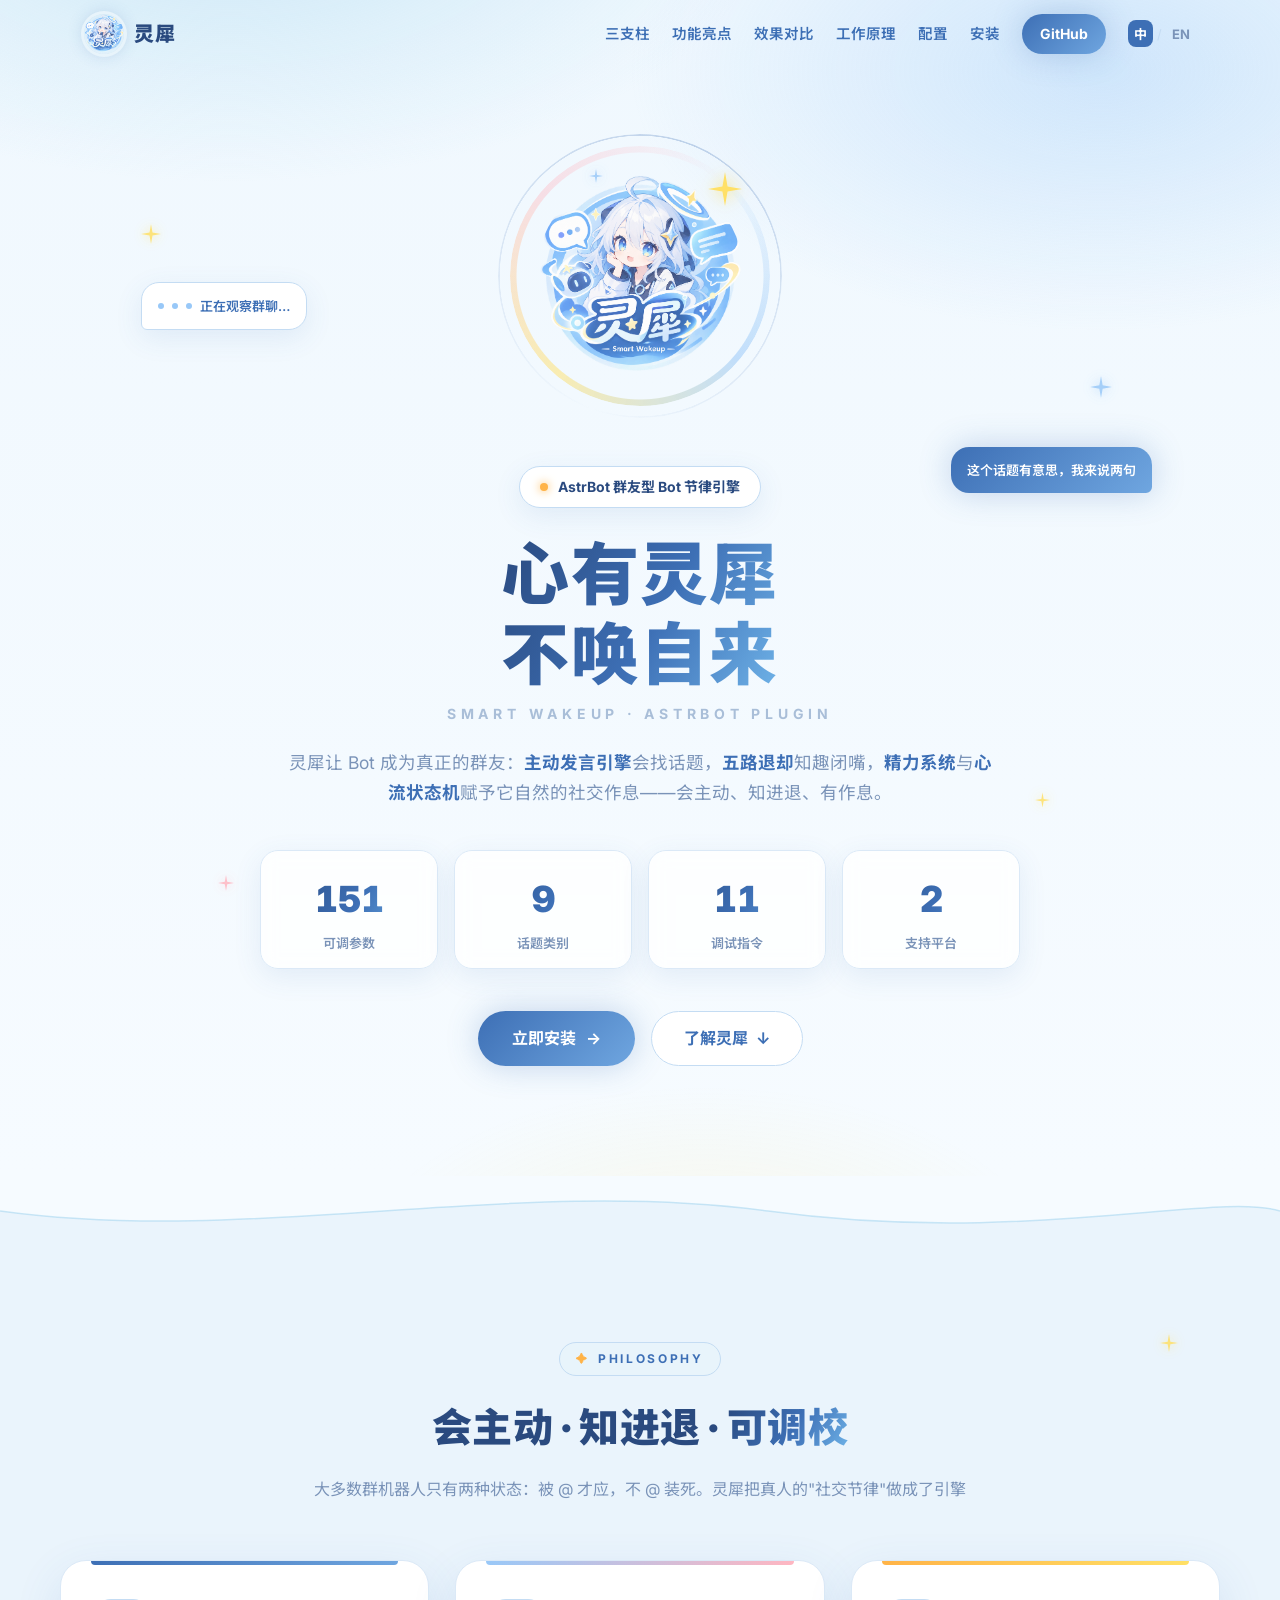
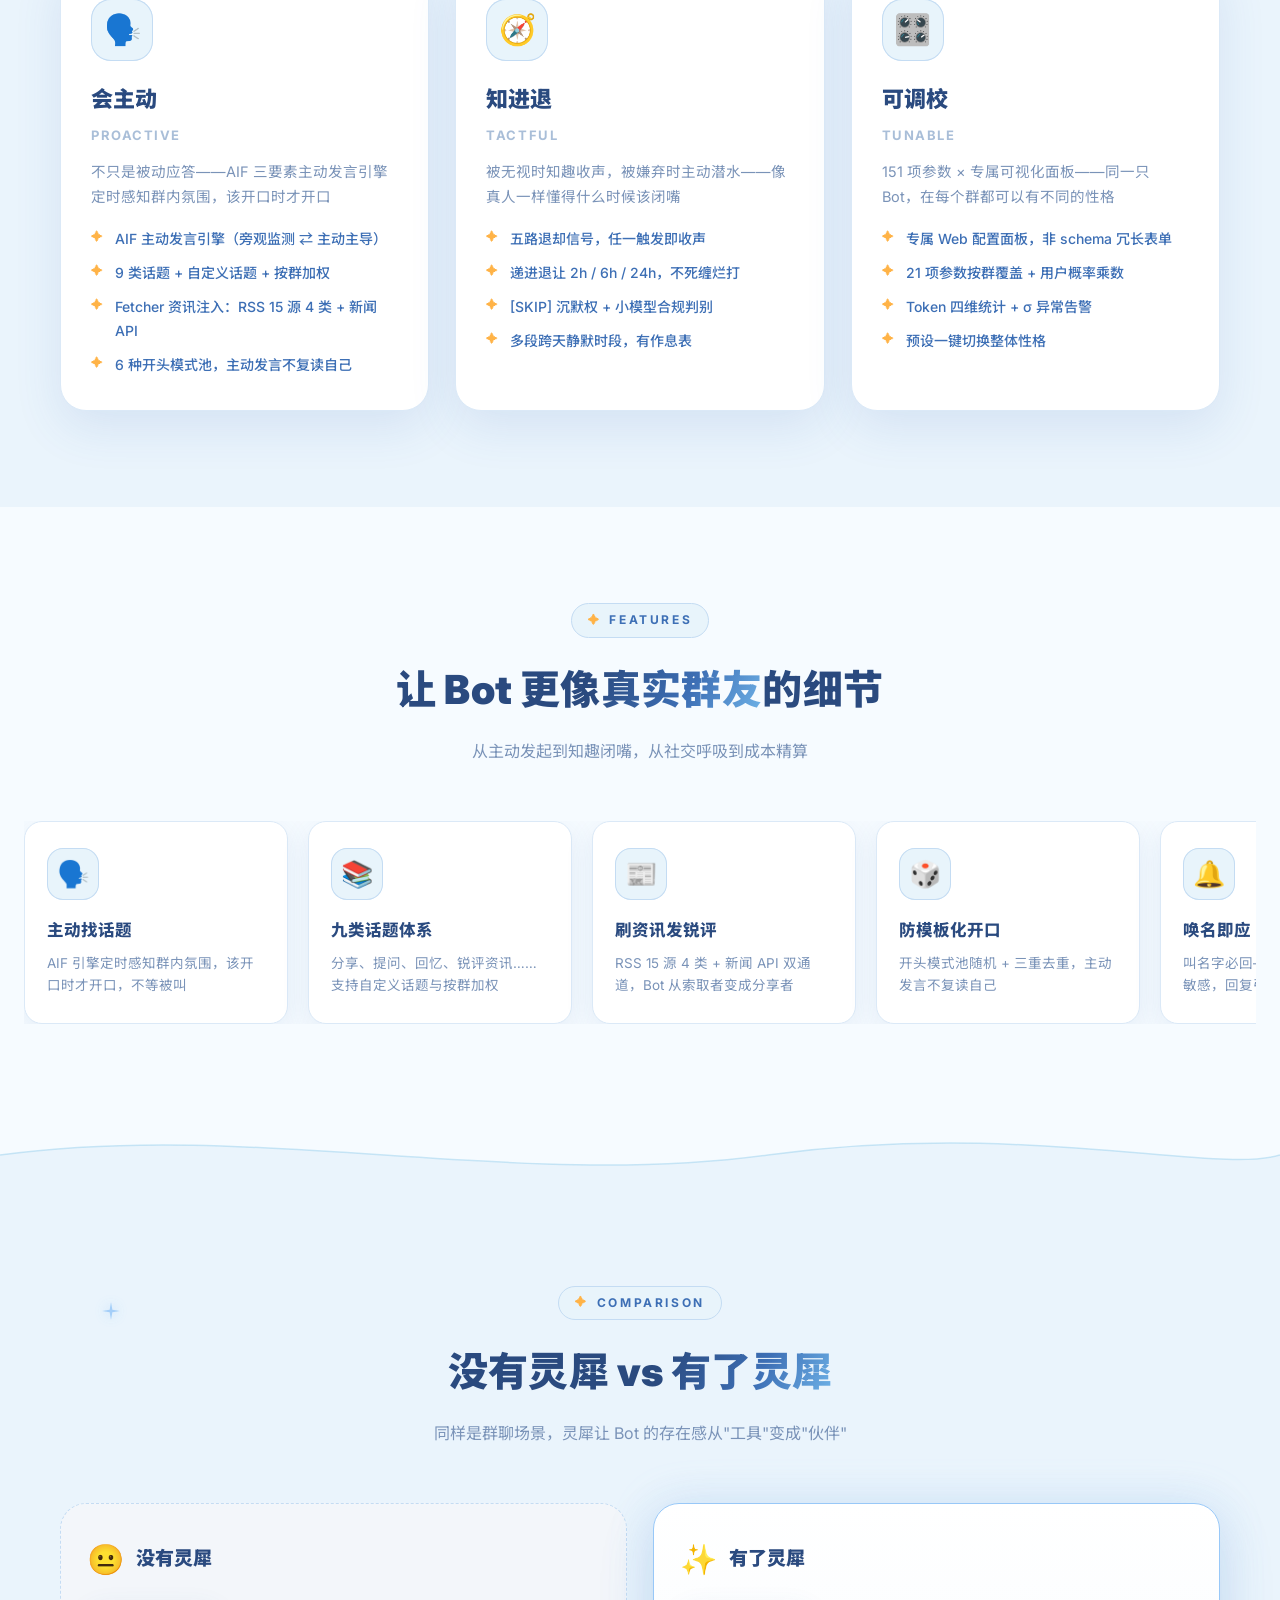
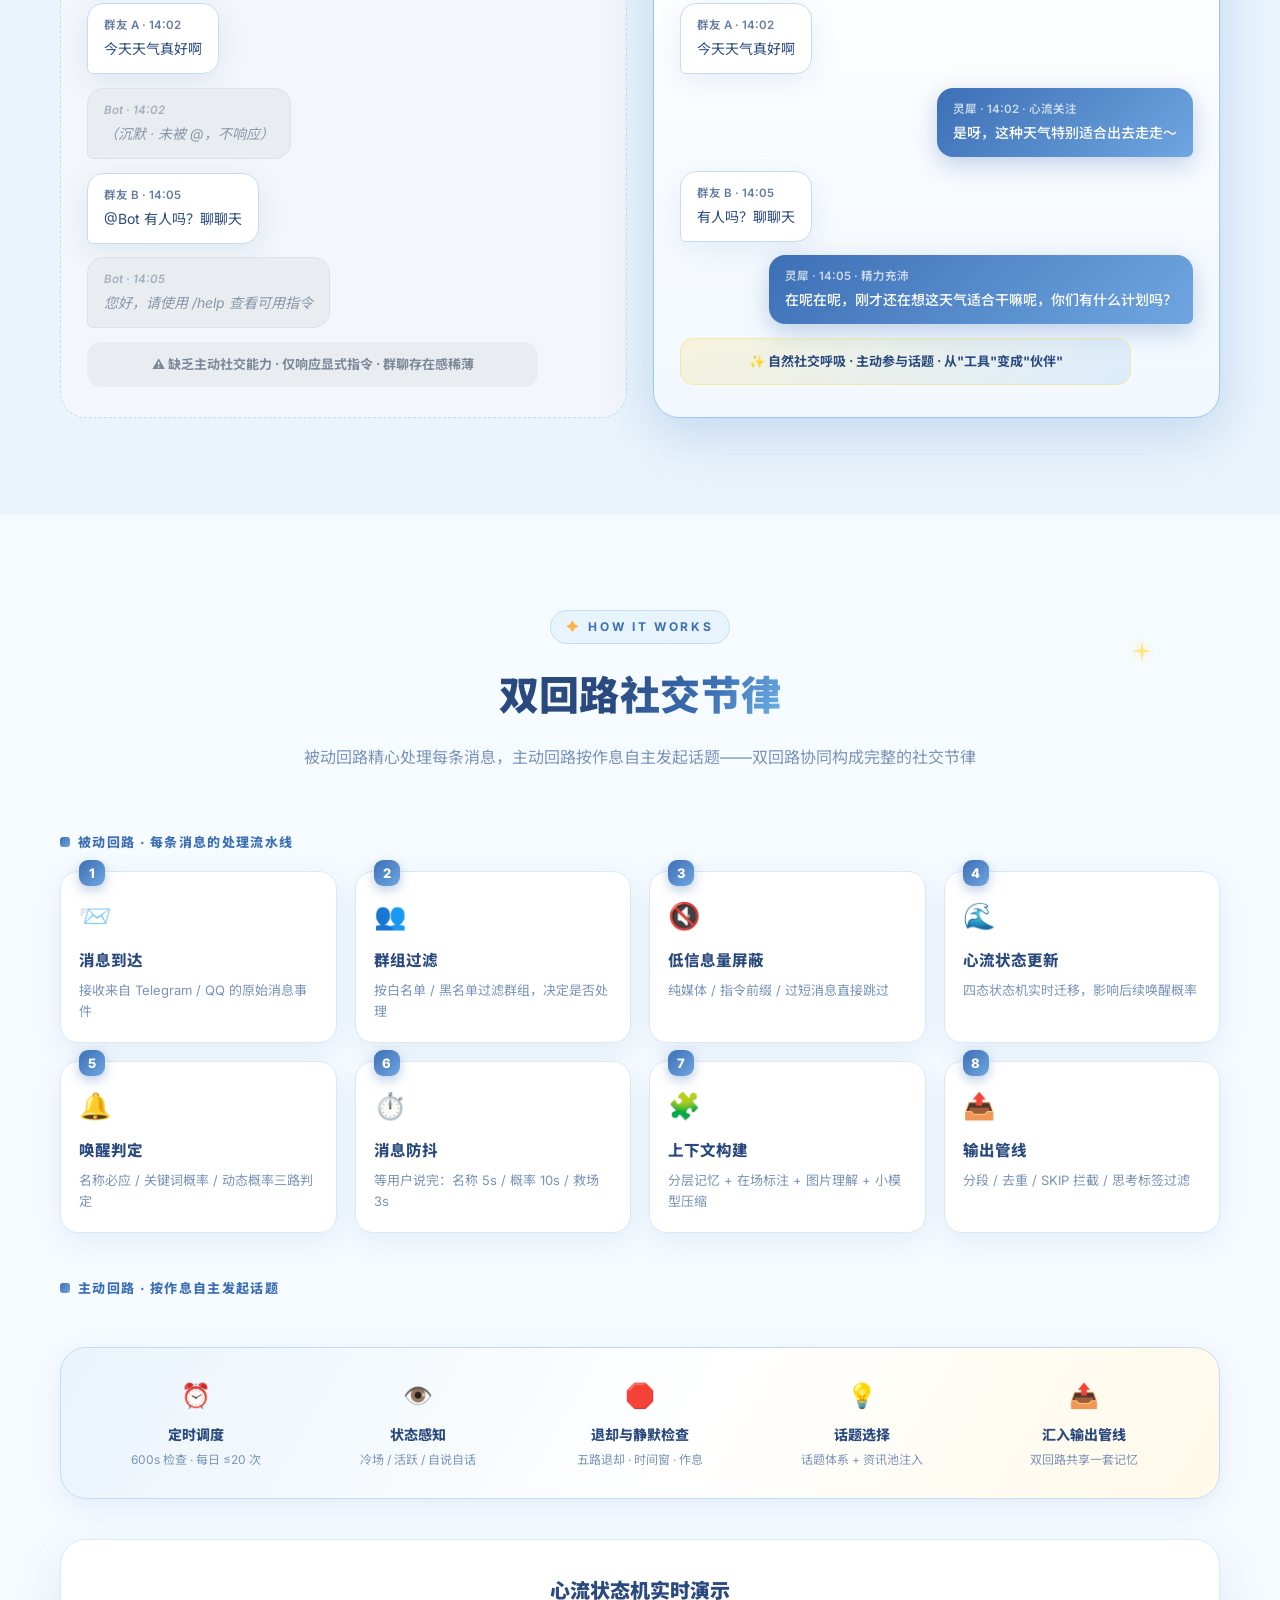
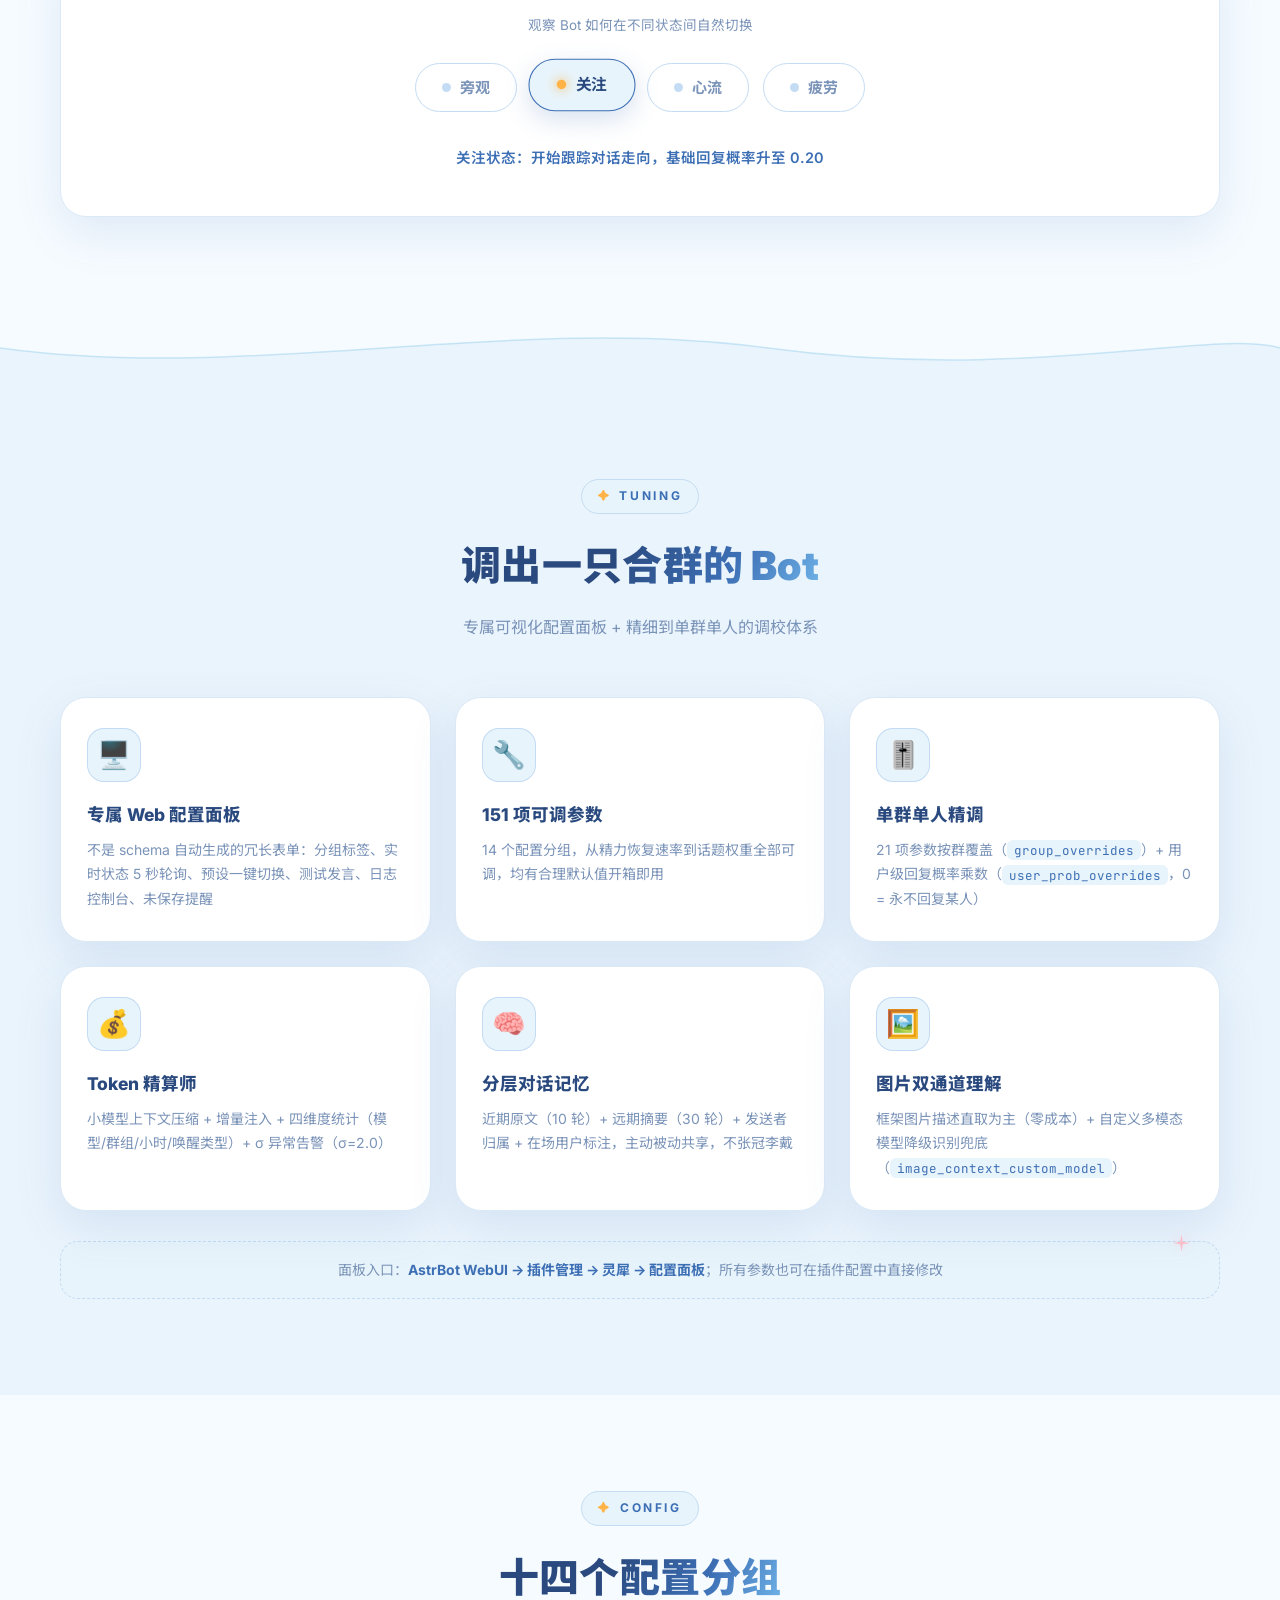
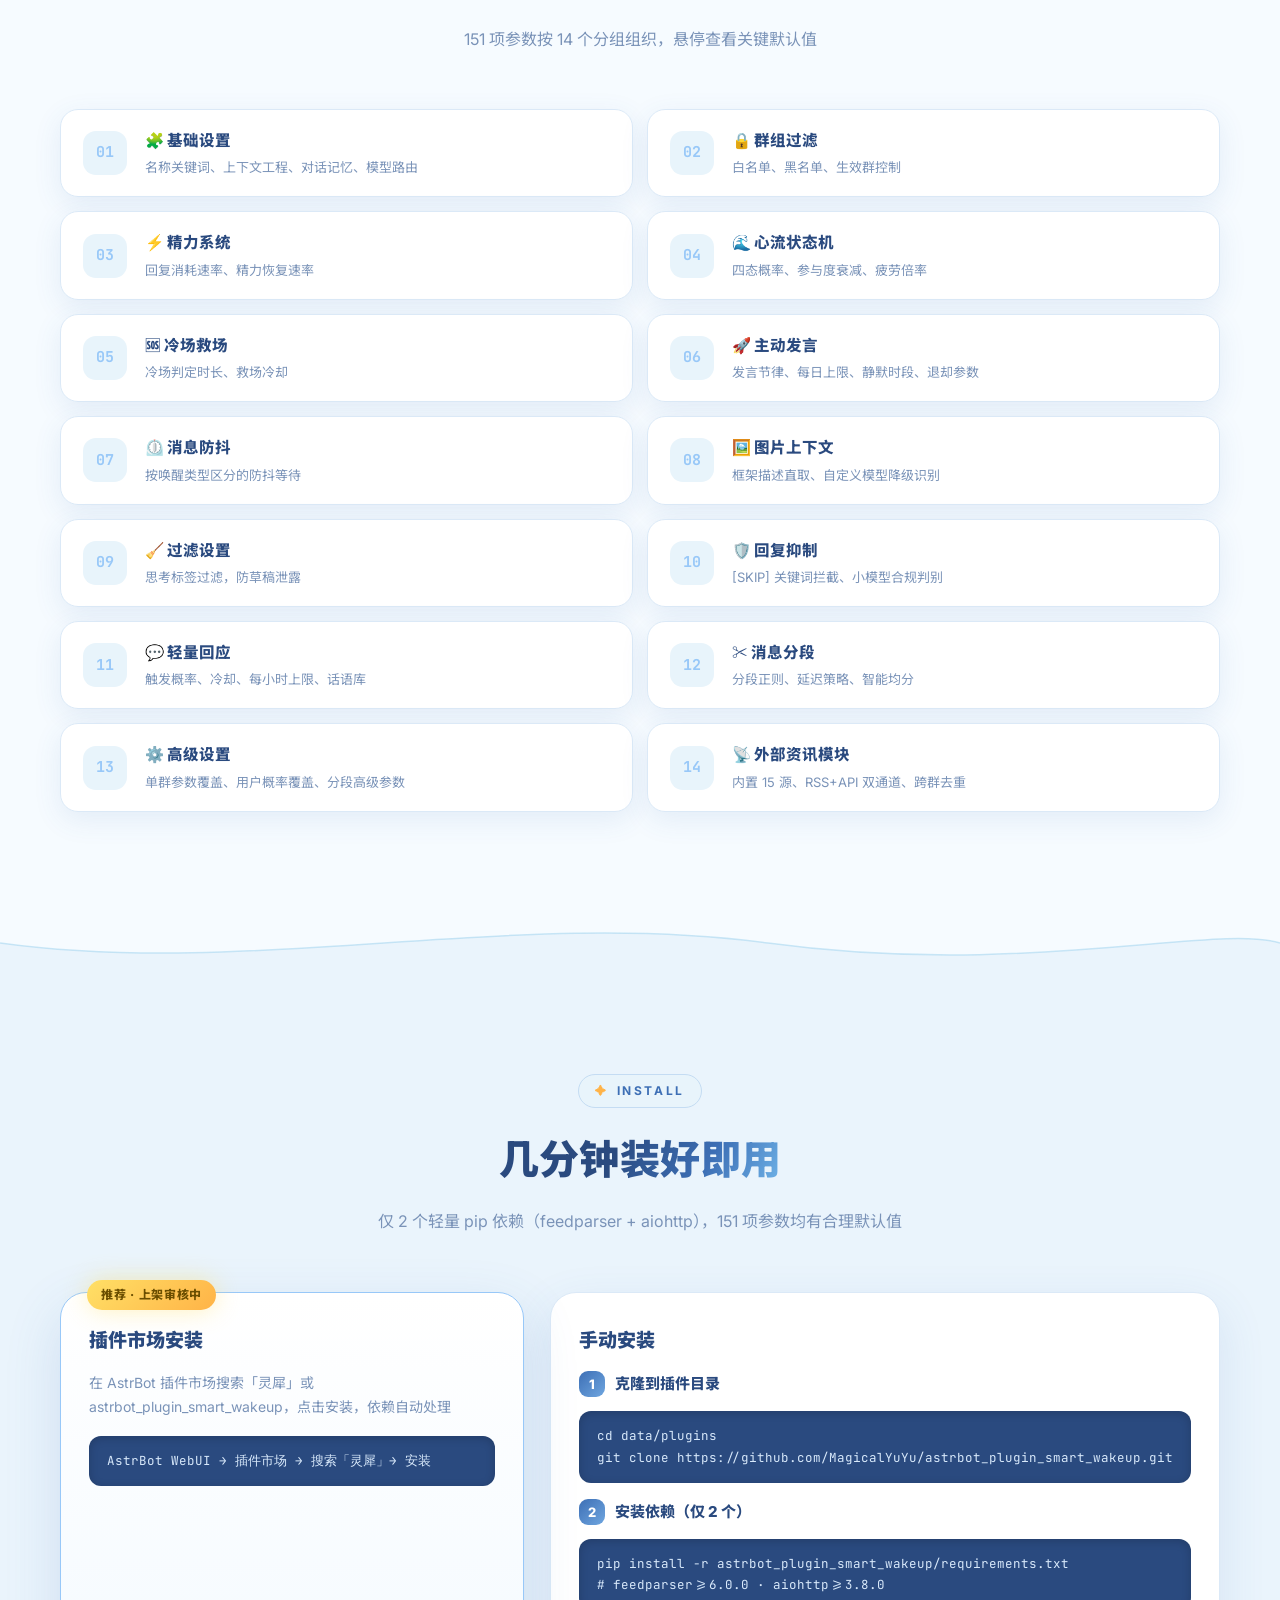
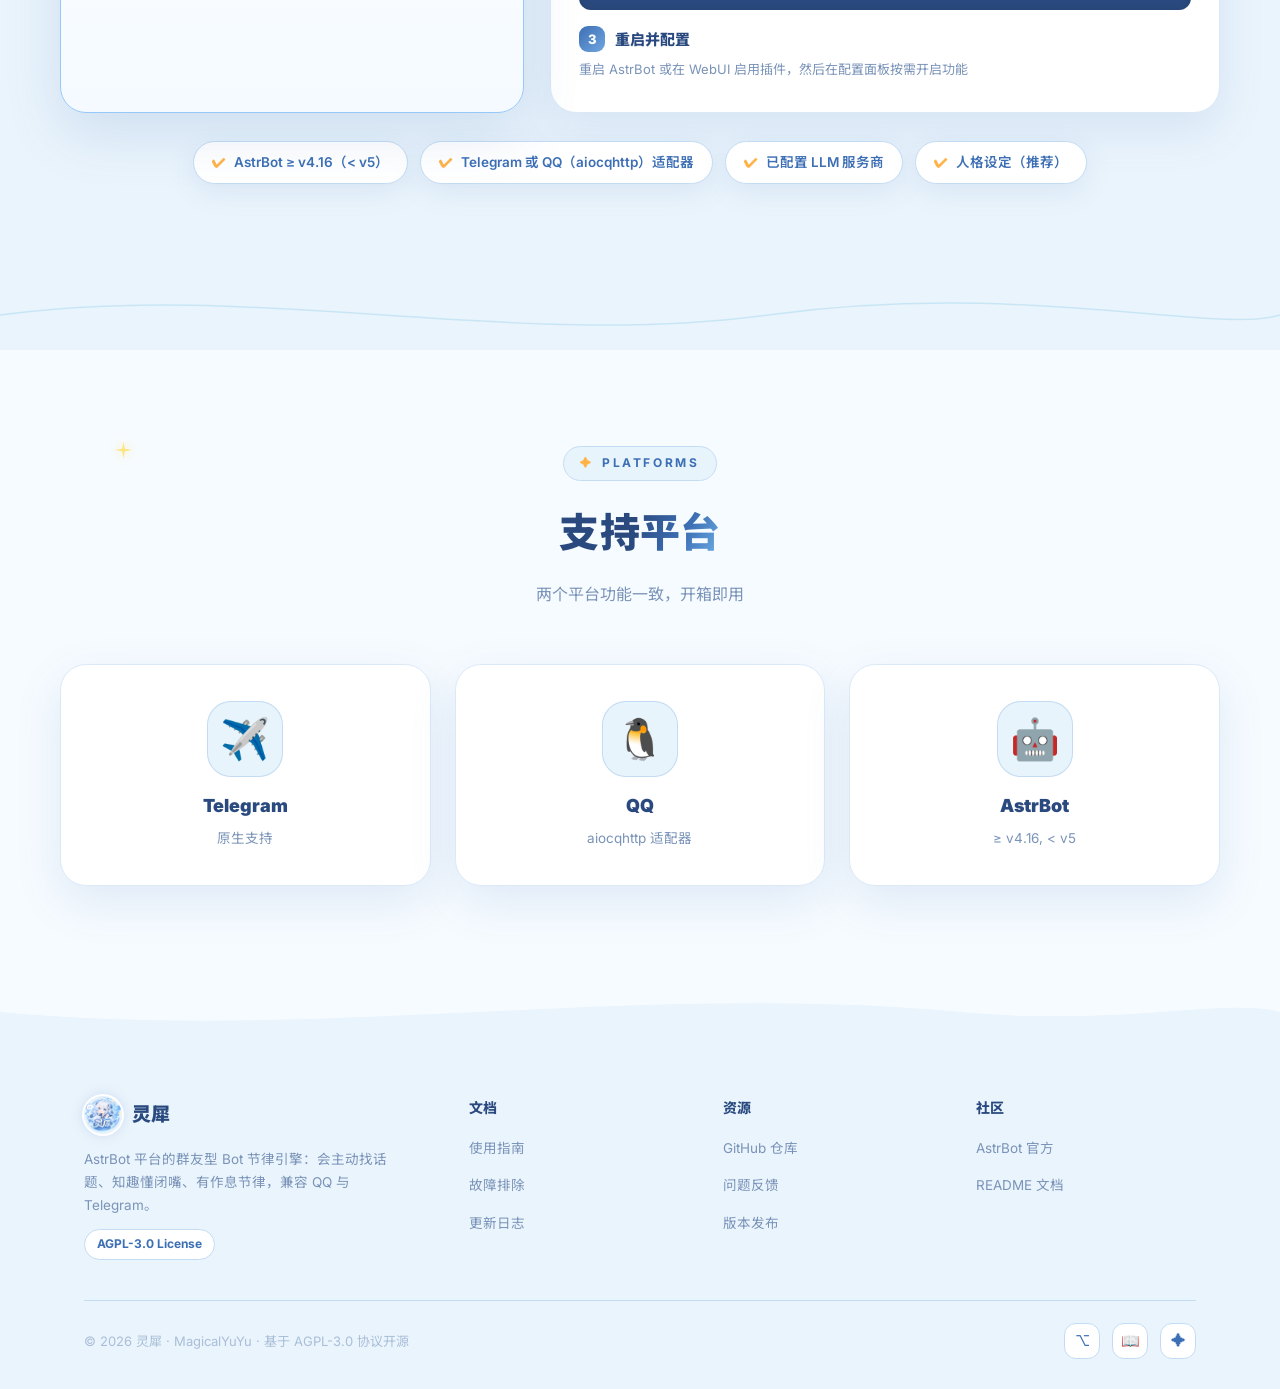
==== commit 4b042425: "feat: v2.1.0 分段语音适配——三模式 + 概率自管 背景：框架 TTS 只处理 result.chain 剩余内容，分段发送的前 N-1 段永远没机会触发语音；主动发言全程自管发送更是零触" ====
--- a/docs/index.html
+++ b/docs/index.html
@@ -4,7 +4,7 @@
 <meta charset="UTF-8">
 <meta name="viewport" content="width=device-width, initial-scale=1.0">
 <title>灵犀 — 心有灵犀，不唤自来 | AstrBot 群友型 Bot 节律引擎</title>
-<meta name="description" content="灵犀是 AstrBot 平台的群友型 Bot 节律引擎：会主动找话题、知趣懂闭嘴、有作息节律。147 项参数 × 专属可视化面板，兼容 QQ 与 Telegram。">
+<meta name="description" content="灵犀是 AstrBot 平台的群友型 Bot 节律引擎：会主动找话题、知趣懂闭嘴、有作息节律。151 项参数 × 专属可视化面板，兼容 QQ 与 Telegram。">
 <meta name="keywords" content="灵犀, AstrBot, 节律引擎, 主动发言, 精力系统, 心流状态机, 冷场救场, 消息防抖, Bot 插件, Telegram, QQ">
 <meta name="author" content="MagicalYuYu">
 <meta name="robots" content="index, follow">
@@ -916,7 +916,7 @@
 
     <div class="hero-stats">
       <div class="stat-card">
-        <div class="stat-number" data-target="147">0</div>
+        <div class="stat-number" data-target="151">0</div>
         <div class="stat-label" data-i18n="stat_params">可调参数</div>
       </div>
       <div class="stat-card">
@@ -994,12 +994,12 @@
         </ul>
       </div>
 
-      <div class="pillar-card p3 reveal reveal-delay-2" data-tooltip="精调体系：147 项参数 14 组 + 21 项单群覆盖 + 用户概率乘数；面板入口：AstrBot WebUI → 插件管理 → 灵犀 → 配置面板。" data-i18n-tooltip="pillar3_tooltip">
+      <div class="pillar-card p3 reveal reveal-delay-2" data-tooltip="精调体系：151 项参数 14 组 + 21 项单群覆盖 + 用户概率乘数；面板入口：AstrBot WebUI → 插件管理 → 灵犀 → 配置面板。" data-i18n-tooltip="pillar3_tooltip">
         <div class="pillar-bar"></div>
         <div class="pillar-icon">🎛️</div>
         <h3 class="pillar-title" data-i18n="pillar3_title">可调校</h3>
         <div class="pillar-sub" data-i18n="pillar3_sub">Tunable</div>
-        <p class="pillar-desc" data-i18n="pillar3_desc">147 项参数 × 专属可视化面板——同一只 Bot，在每个群都可以有不同的性格</p>
+        <p class="pillar-desc" data-i18n="pillar3_desc">151 项参数 × 专属可视化面板——同一只 Bot，在每个群都可以有不同的性格</p>
         <ul class="pillar-list">
           <li data-i18n="pillar3_f1">专属 Web 配置面板，非 schema 冗长表单</li>
           <li data-i18n="pillar3_f2">21 项参数按群覆盖 + 用户概率乘数</li>
@@ -1368,7 +1368,7 @@
       </div>
       <div class="tune-card reveal reveal-delay-1">
         <div class="tune-icon">🔧</div>
-        <h3 class="tune-title" data-i18n="tune2_title">147 项可调参数</h3>
+        <h3 class="tune-title" data-i18n="tune2_title">151 项可调参数</h3>
         <p class="tune-desc" data-i18n="tune2_desc">14 个配置分组，从精力恢复速率到话题权重全部可调，均有合理默认值开箱即用</p>
       </div>
       <div class="tune-card reveal reveal-delay-2">
@@ -1405,7 +1405,7 @@
     <div class="section-header reveal">
       <span class="section-tag">CONFIG</span>
       <h2 class="section-title" data-i18n="config_title">十四个<span class="accent">配置分组</span></h2>
-      <p class="section-desc" data-i18n="config_desc">147 项参数按 14 个分组组织，悬停查看关键默认值</p>
+      <p class="section-desc" data-i18n="config_desc">151 项参数按 14 个分组组织，悬停查看关键默认值</p>
     </div>
 
     <div class="config-grid">
@@ -1525,7 +1525,7 @@
     <div class="section-header reveal">
       <span class="section-tag">INSTALL</span>
       <h2 class="section-title" data-i18n="install_title">几分钟<span class="accent">装好即用</span></h2>
-      <p class="section-desc" data-i18n="install_desc">仅 2 个轻量 pip 依赖（feedparser + aiohttp），147 项参数均有合理默认值</p>
+      <p class="section-desc" data-i18n="install_desc">仅 2 个轻量 pip 依赖（feedparser + aiohttp），151 项参数均有合理默认值</p>
     </div>
 
     <div class="install-grid">
@@ -1707,12 +1707,12 @@
     pillar2_f4: '多段跨天静默时段，有作息表',
     pillar2_tooltip: '退却机制：活跃激增/连续SKIP/厌烦关键词/自说自话/连续无人回应，五路任一触发即收声；连续 2/3/4 次无人回应递进退让 2h/6h/24h。',
     pillar3_title: '可调校', pillar3_sub: 'Tunable',
-    pillar3_desc: '147 项参数 × 专属可视化面板——同一只 Bot，在每个群都可以有不同的性格',
+    pillar3_desc: '151 项参数 × 专属可视化面板——同一只 Bot，在每个群都可以有不同的性格',
     pillar3_f1: '专属 Web 配置面板，非 schema 冗长表单',
     pillar3_f2: '21 项参数按群覆盖 + 用户概率乘数',
     pillar3_f3: 'Token 四维统计 + σ 异常告警',
     pillar3_f4: '预设一键切换整体性格',
-    pillar3_tooltip: '精调体系：147 项参数 14 组 + 21 项单群覆盖 + 用户概率乘数；面板入口：AstrBot WebUI → 插件管理 → 灵犀 → 配置面板。',
+    pillar3_tooltip: '精调体系：151 项参数 14 组 + 21 项单群覆盖 + 用户概率乘数；面板入口：AstrBot WebUI → 插件管理 → 灵犀 → 配置面板。',
     features_title: '让 Bot 更像<span class="accent">真实群友</span>的细节',
     features_desc: '从主动发起到知趣闭嘴，从社交呼吸到成本精算',
     f1_title: '主动找话题', f1_desc: 'AIF 引擎定时感知群内氛围，该开口时才开口，不等被叫',
@@ -1793,7 +1793,7 @@
     tuning_desc: '专属可视化配置面板 + 精细到单群单人的调校体系',
     tune1_title: '专属 Web 配置面板',
     tune1_desc: '不是 schema 自动生成的冗长表单：分组标签、实时状态 5 秒轮询、预设一键切换、测试发言、日志控制台、未保存提醒',
-    tune2_title: '147 项可调参数',
+    tune2_title: '151 项可调参数',
     tune2_desc: '14 个配置分组，从精力恢复速率到话题权重全部可调，均有合理默认值开箱即用',
     tune3_title: '单群单人精调',
     tune3_desc: '21 项参数按群覆盖（<code>group_overrides</code>）+ 用户级回复概率乘数（<code>user_prob_overrides</code>，0 = 永不回复某人）',
@@ -1805,7 +1805,7 @@
     tune6_desc: '框架图片描述直取为主（零成本）+ 自定义多模态模型降级识别兜底（<code>image_context_custom_model</code>）',
     panel_entry: '面板入口：<strong>AstrBot WebUI → 插件管理 → 灵犀 → 配置面板</strong>；所有参数也可在插件配置中直接修改',
     config_title: '十四个<span class="accent">配置分组</span>',
-    config_desc: '147 项参数按 14 个分组组织，悬停查看关键默认值',
+    config_desc: '151 项参数按 14 个分组组织，悬停查看关键默认值',
     config1_name: '🧩 基础设置', config1_desc: '名称关键词、上下文工程、对话记忆、模型路由',
     config1_tooltip: "34 项：bot_name='Bot' · keyword_reply_prob=0.5 · context_messages_count=10 · bypass_core_context=true · 上下文压缩/分层记忆/异常检测等",
     config2_name: '🔒 群组过滤', config2_desc: '白名单、黑名单、生效群控制',
@@ -1835,7 +1835,7 @@
     config14_name: '📡 外部资讯模块', config14_desc: '内置 15 源、RSS+API 双通道、跨群去重',
     config14_tooltip: '10 项：enabled=false · rss_enabled=true · cache_ttl=21600s · pool_size=15 · 支持自定义 RSS 源与 HTTP 代理（NSSM 服务场景）',
     install_title: '几分钟<span class="accent">装好即用</span>',
-    install_desc: '仅 2 个轻量 pip 依赖（feedparser + aiohttp），147 项参数均有合理默认值',
+    install_desc: '仅 2 个轻量 pip 依赖（feedparser + aiohttp），151 项参数均有合理默认值',
     install_badge: '推荐 · 上架审核中',
     install_market_title: '插件市场安装',
     install_market_desc: '在 AstrBot 插件市场搜索「灵犀」或 astrbot_plugin_smart_wakeup，点击安装，依赖自动处理',
@@ -1893,12 +1893,12 @@
     pillar2_f4: 'Multi-segment quiet hours across midnight',
     pillar2_tooltip: 'Retreat: active surge / consecutive SKIP / annoyance keywords / self-talk ratio / no response — any triggers silence; 2/3/4 consecutive no-responses escalate to 2h/6h/24h.',
     pillar3_title: 'Tunable', pillar3_sub: 'Dial It In',
-    pillar3_desc: '147 params × a dedicated visual panel — the same bot can have a different personality in every group',
+    pillar3_desc: '151 params × a dedicated visual panel — the same bot can have a different personality in every group',
     pillar3_f1: 'Dedicated web panel, not a schema form',
     pillar3_f2: '21 per-group overrides + per-user probability',
     pillar3_f3: '4-dimension token stats + σ anomaly alerts',
     pillar3_f4: 'One-click preset switching',
-    pillar3_tooltip: 'Tuning: 147 params in 14 groups + 21 per-group overrides + user probability multipliers; panel: AstrBot WebUI → Plugins → Lingxi → Config Panel.',
+    pillar3_tooltip: 'Tuning: 151 params in 14 groups + 21 per-group overrides + user probability multipliers; panel: AstrBot WebUI → Plugins → Lingxi → Config Panel.',
     features_title: 'Details That Make a Bot a <span class="accent">Real Group Member</span>',
     features_desc: 'From speaking first to backing off, from social rhythm to token budgeting',
     f1_title: 'Starts Topics', f1_desc: 'The AIF engine senses group atmosphere on schedule and speaks when it should',
@@ -1979,7 +1979,7 @@
     tuning_desc: 'A dedicated config panel plus per-group, per-user tuning',
     tune1_title: 'Dedicated Web Panel',
     tune1_desc: 'Not a generated schema form: grouped tabs, 5s live status, one-click presets, test speech, log console, unsaved-changes guard',
-    tune2_title: '147 Tunable Params',
+    tune2_title: '151 Tunable Params',
     tune2_desc: '14 config groups — from energy recovery to topic weights, all with sensible defaults',
     tune3_title: 'Per-Group / Per-User',
     tune3_desc: '21 per-group overrides (<code>group_overrides</code>) + per-user reply multipliers (<code>user_prob_overrides</code>, 0 = never reply)',
@@ -1991,7 +1991,7 @@
     tune6_desc: 'Framework image captions first (zero cost) + custom multimodal model fallback (<code>image_context_custom_model</code>)',
     panel_entry: 'Panel: <strong>AstrBot WebUI → Plugins → Lingxi → Config Panel</strong>; every param is also editable in plugin config',
     config_title: '14 <span class="accent">Config Groups</span>',
-    config_desc: '147 params in 14 groups — hover for key defaults',
+    config_desc: '151 params in 14 groups — hover for key defaults',
     config1_name: '🧩 Basics', config1_desc: 'Names & keywords, context engineering, memory, model routing',
     config1_tooltip: "34 items: bot_name='Bot' · keyword_reply_prob=0.5 · context_messages_count=10 · bypass_core_context=true · compression/memory/anomaly detection",
     config2_name: '🔒 Group Filter', config2_desc: 'Whitelist, blacklist, scope control',
@@ -2021,7 +2021,7 @@
     config14_name: '📡 Fetcher', config14_desc: '15 built-in feeds, RSS+API, cross-group dedup',
     config14_tooltip: '10 items: enabled=false · rss_enabled=true · cache_ttl=21600s · pool_size=15 · custom feeds & HTTP proxy',
     install_title: 'Ready in <span class="accent">Minutes</span>',
-    install_desc: 'Only 2 lightweight pip deps (feedparser + aiohttp); all 147 params have sensible defaults',
+    install_desc: 'Only 2 lightweight pip deps (feedparser + aiohttp); all 151 params have sensible defaults',
     install_badge: 'Recommended · Review Pending',
     install_market_title: 'From Plugin Market',
     install_market_desc: 'Search "Lingxi" or astrbot_plugin_smart_wakeup in the AstrBot plugin market; deps handled automatically',
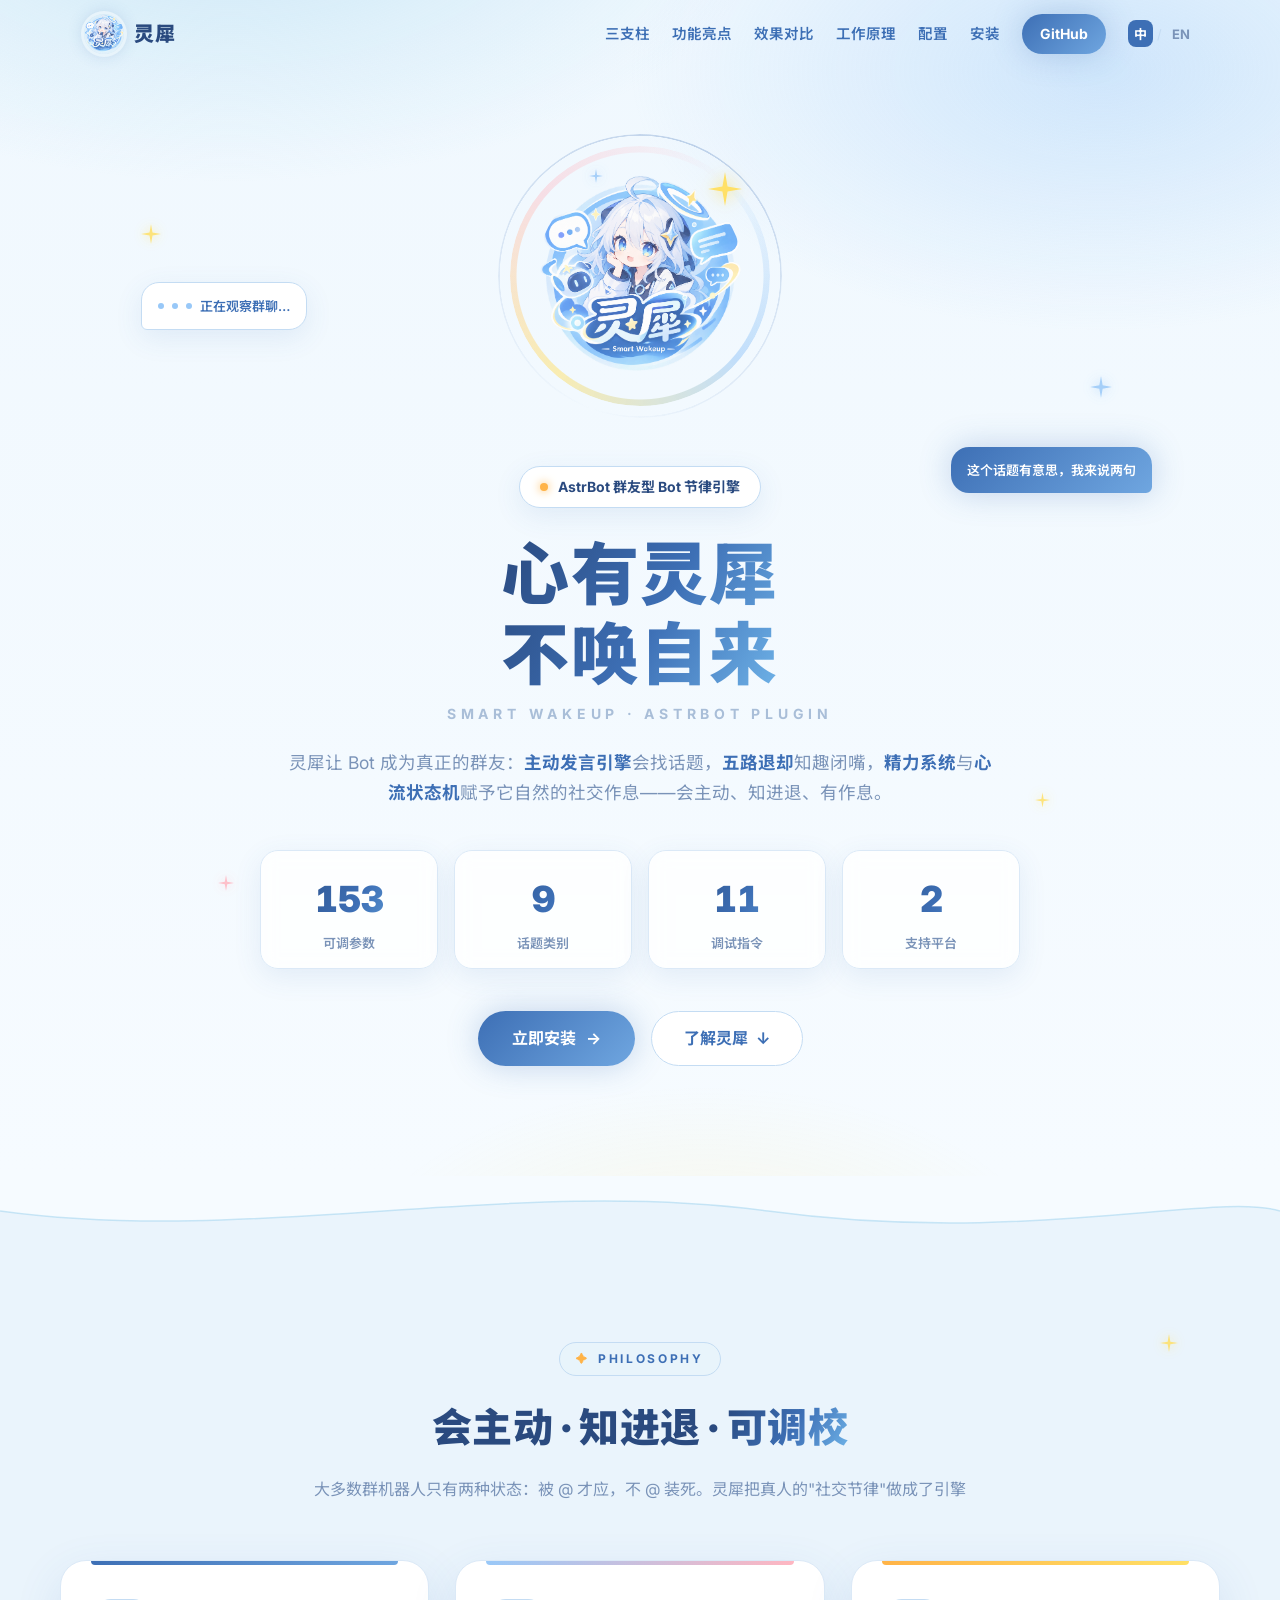
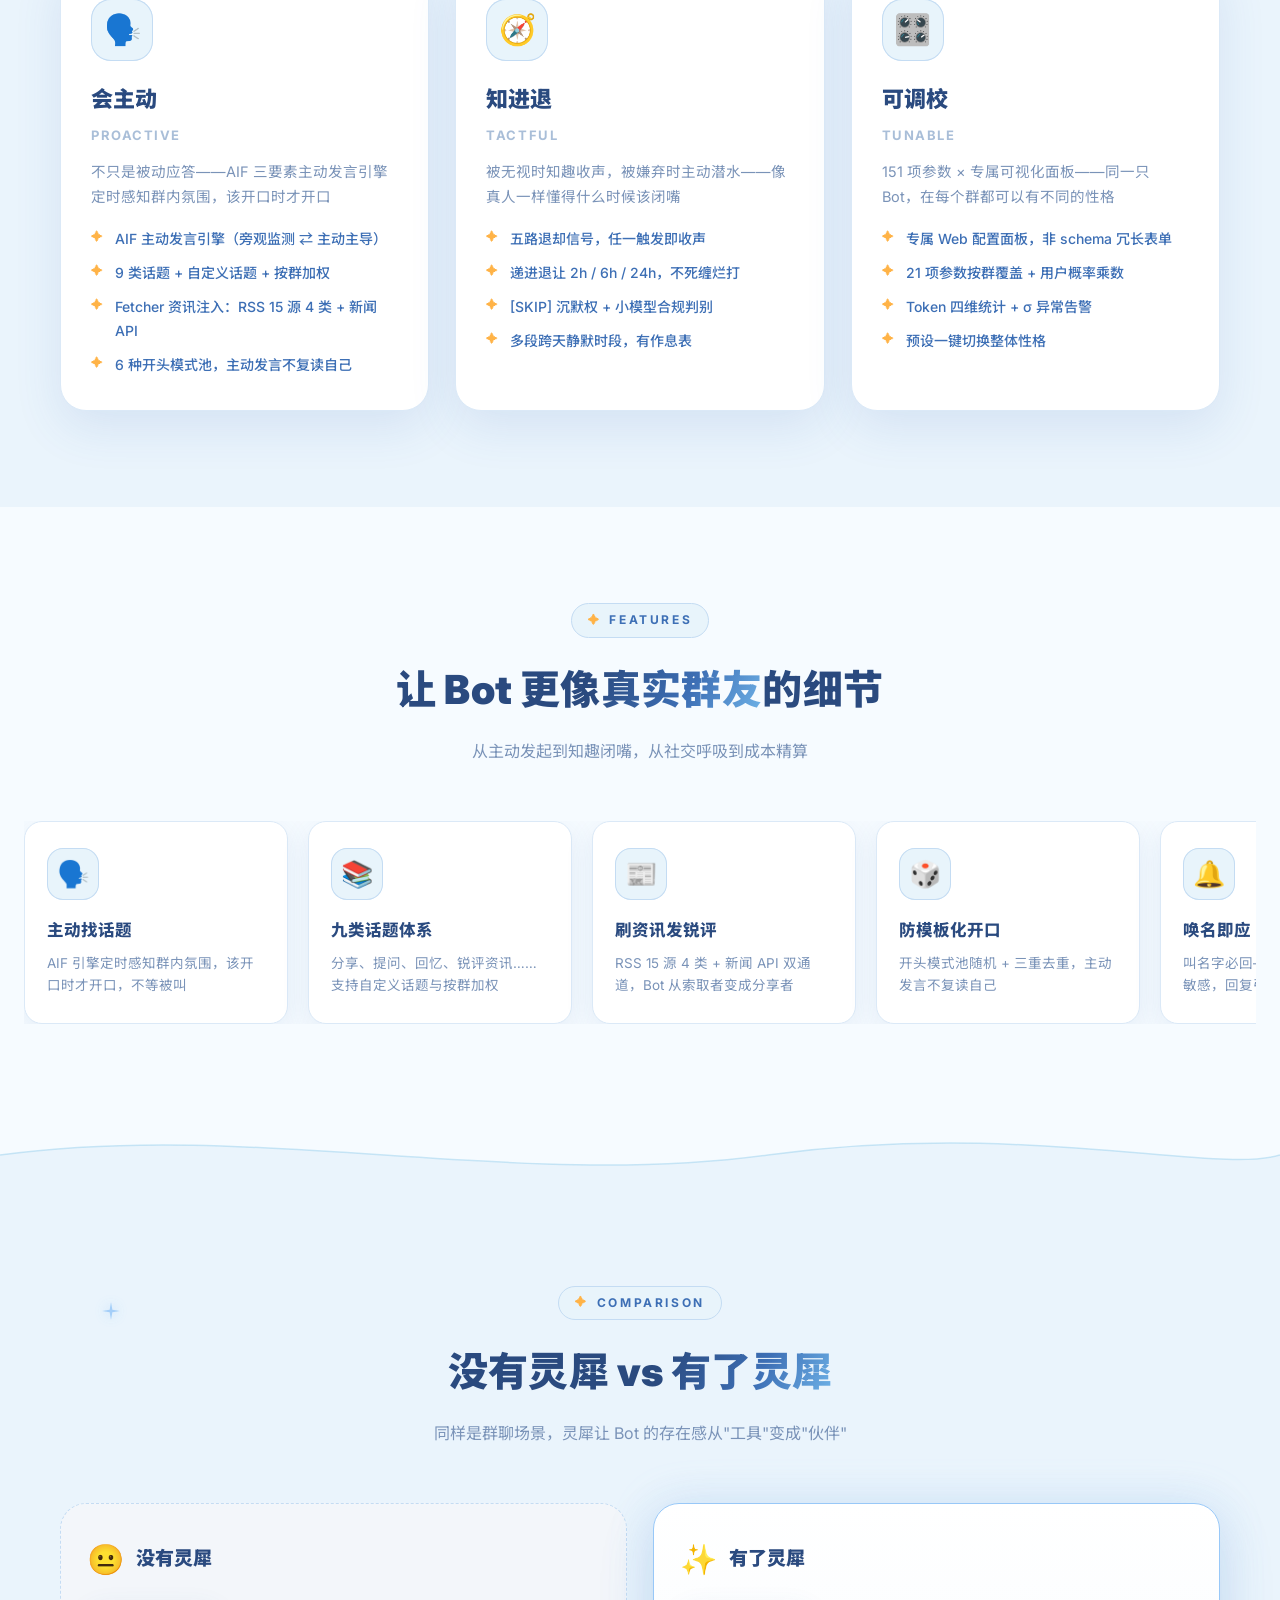
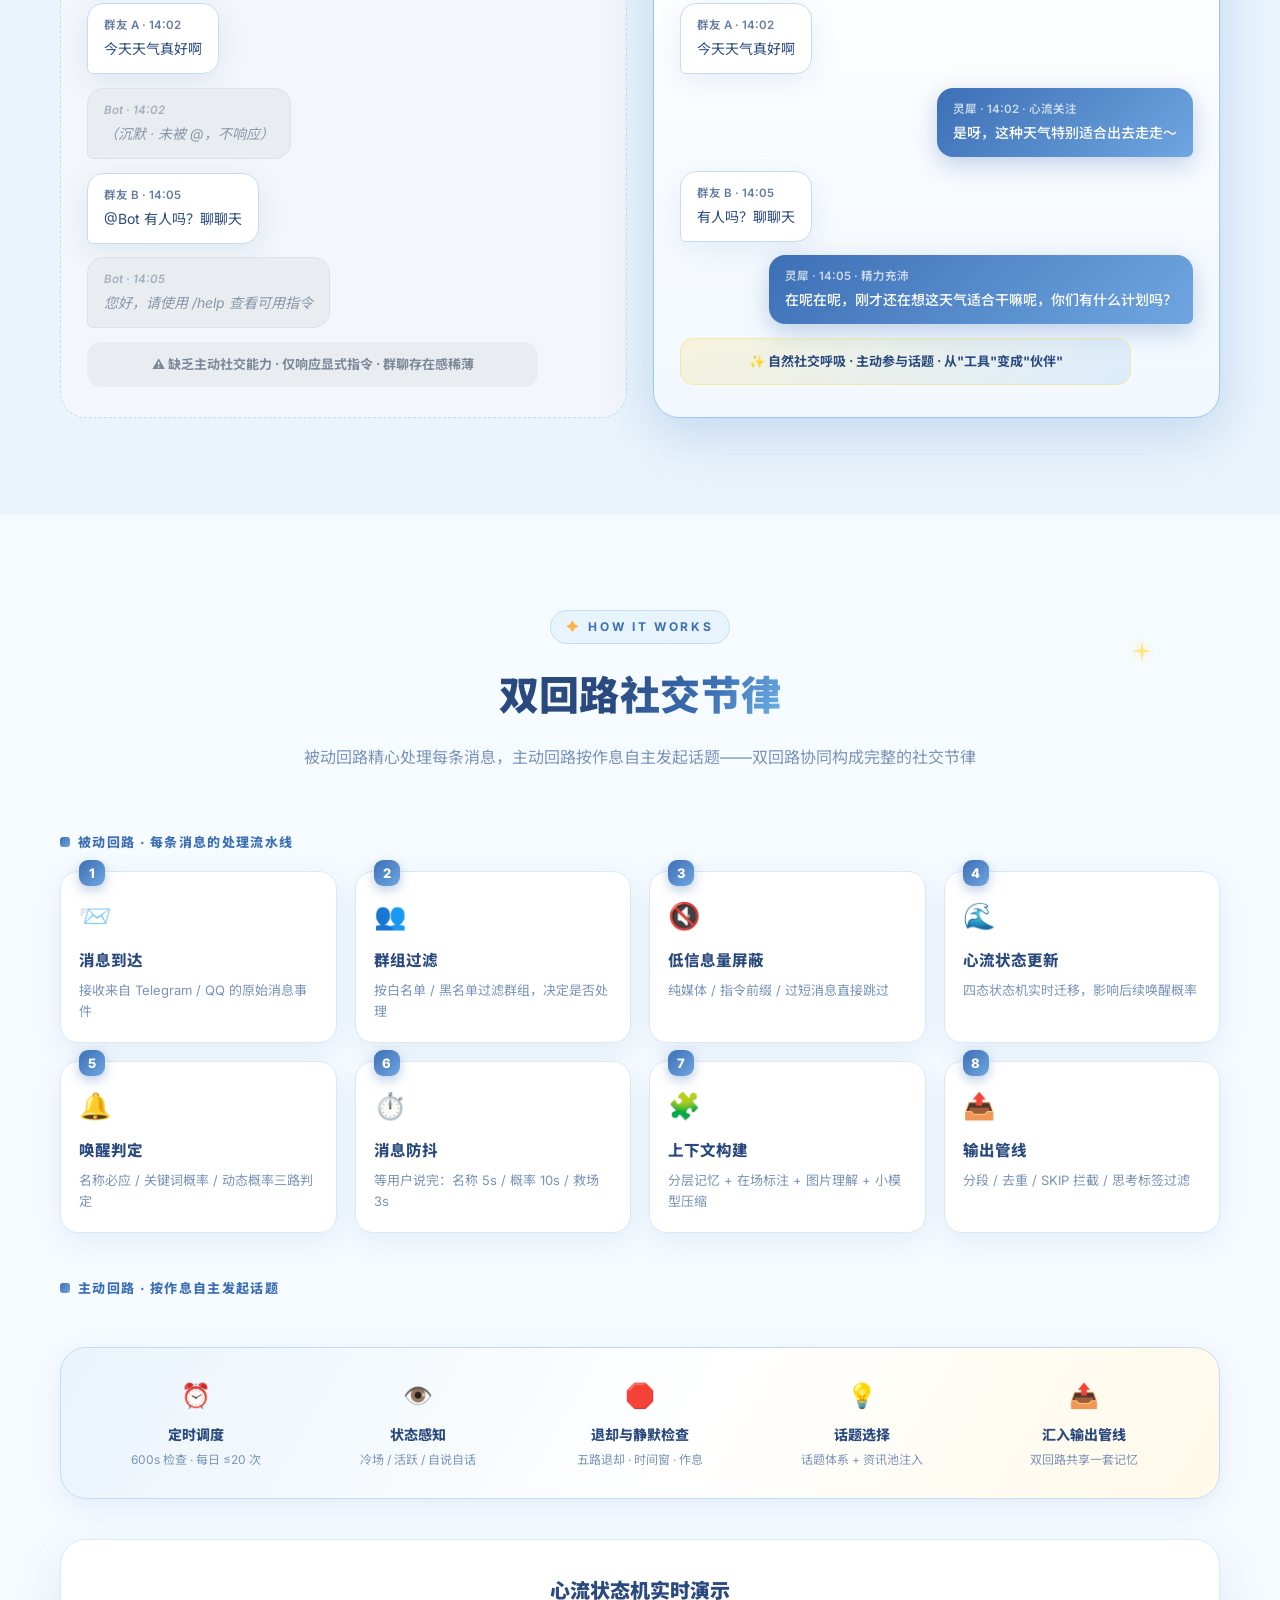
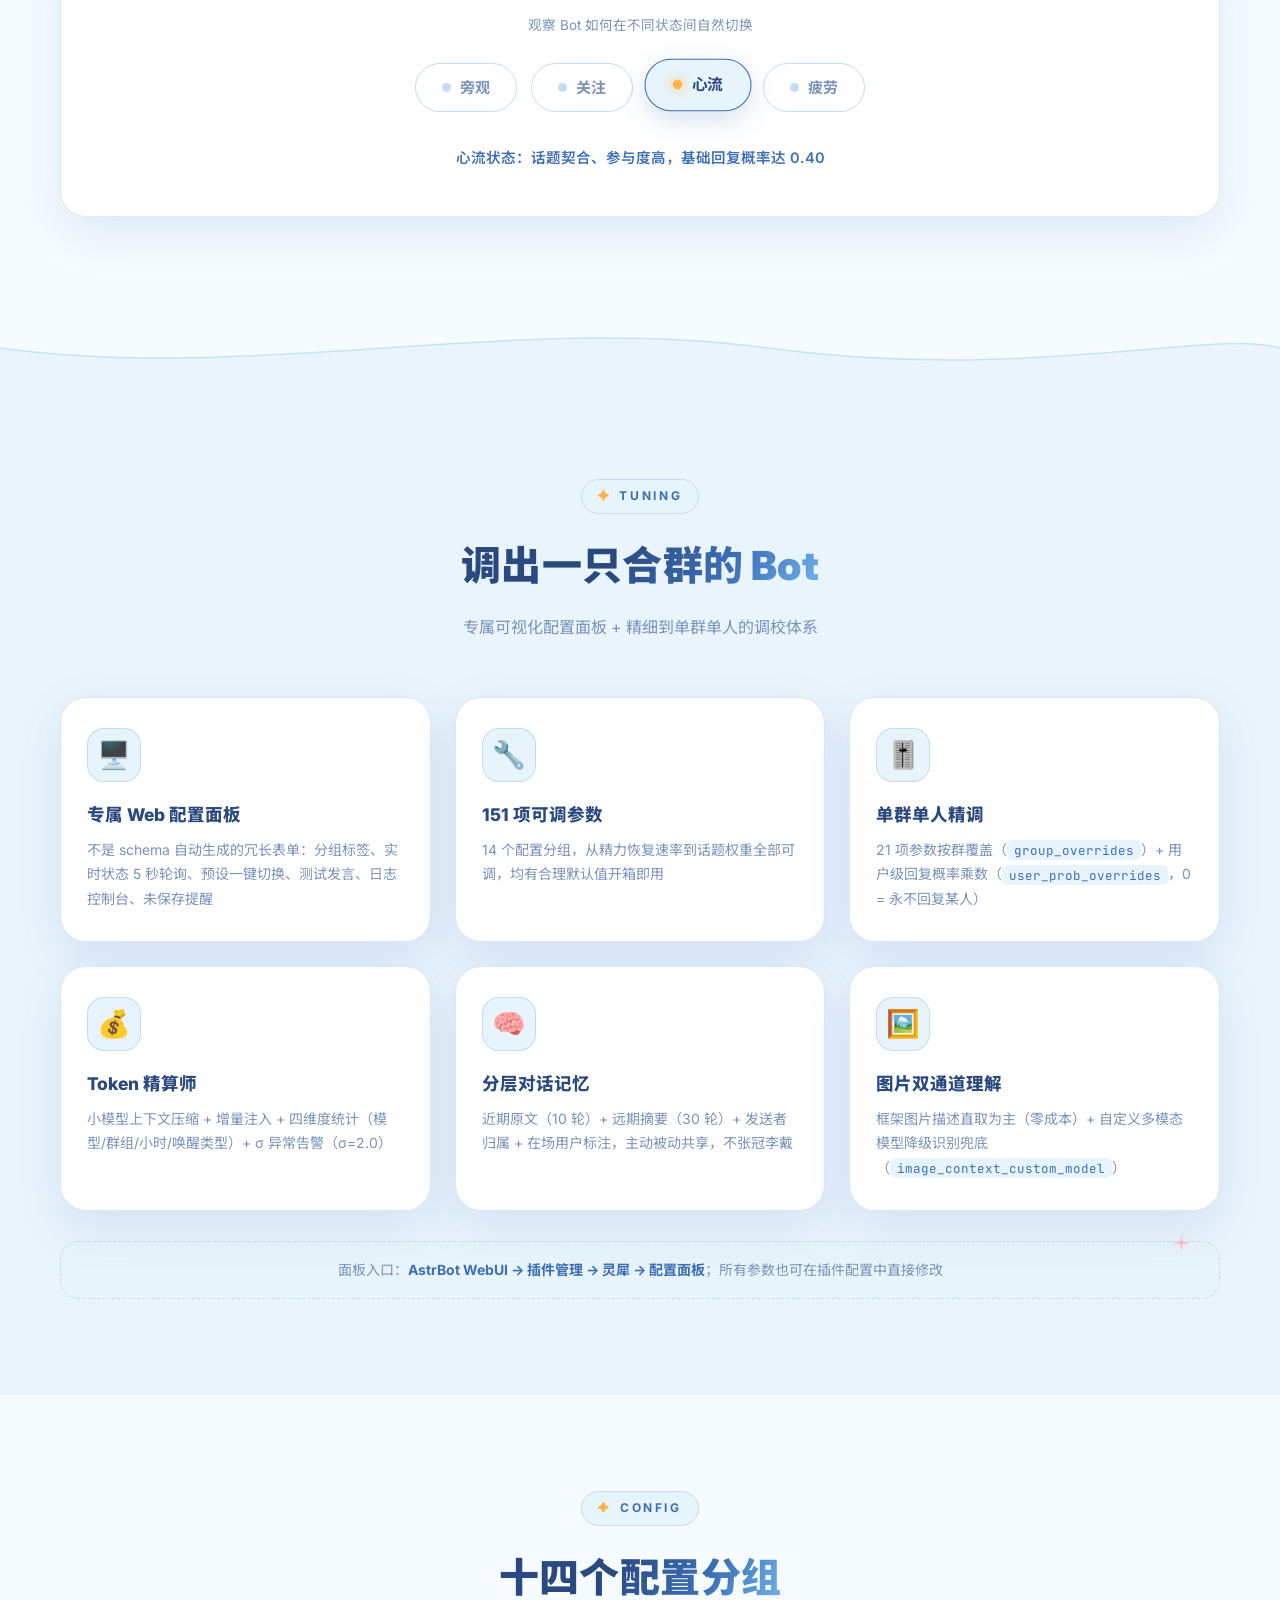
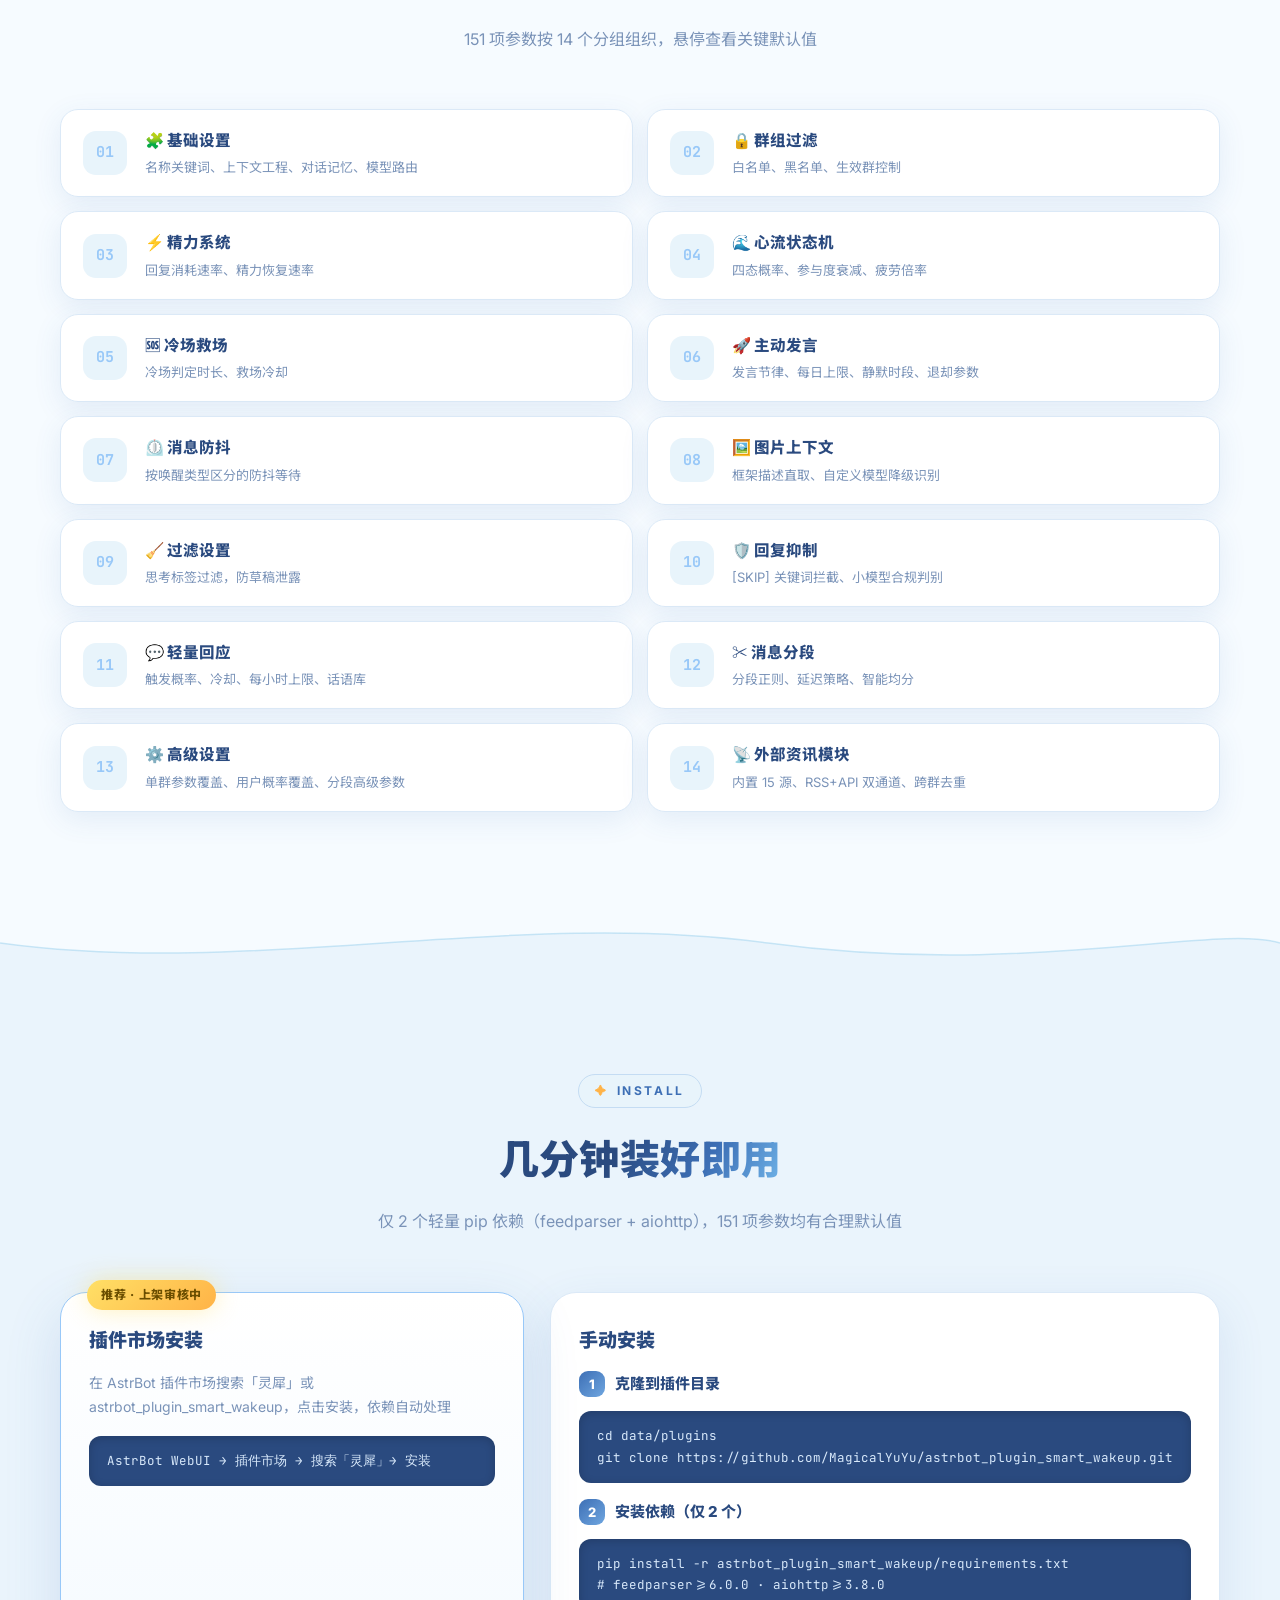
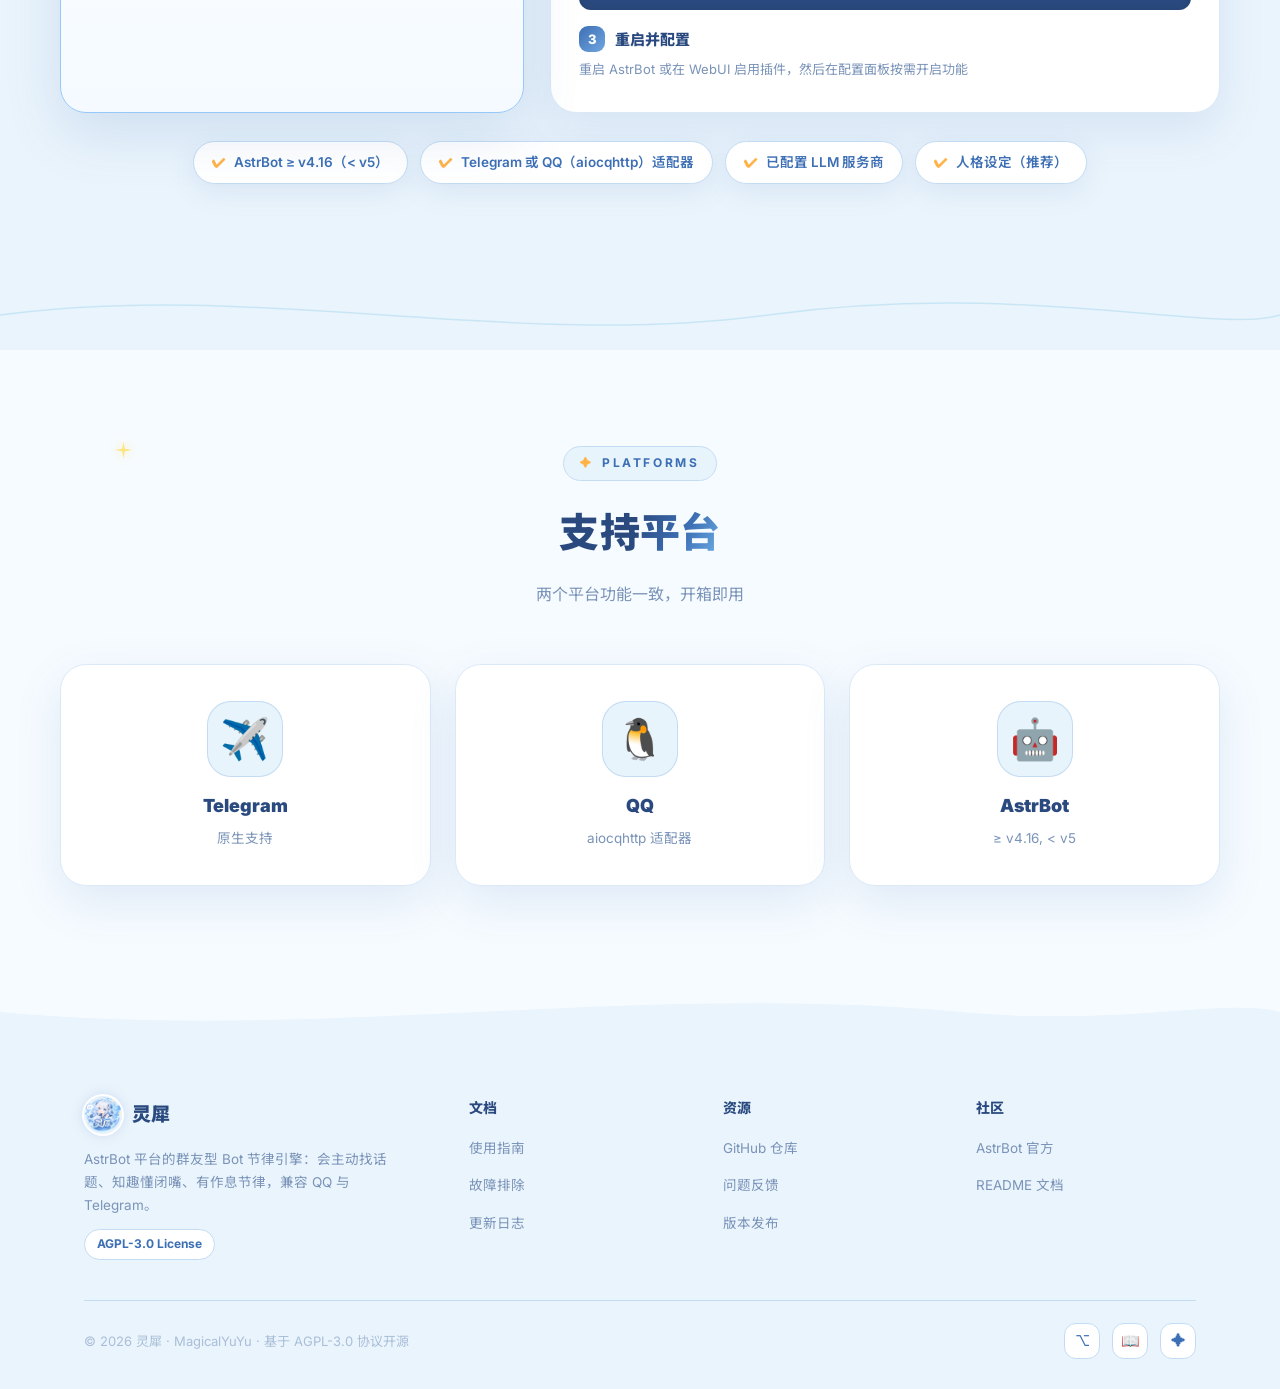
==== commit e57e30f2: "feat: v2.3.0b1 hybrid 架构测试版 群聊上下文移交 AstrBot 官方 GroupChatContext 管理：  - bypass_core_context 废弃（群聊不再清空" ====
--- a/docs/index.html
+++ b/docs/index.html
@@ -916,7 +916,7 @@
 
     <div class="hero-stats">
       <div class="stat-card">
-        <div class="stat-number" data-target="151">0</div>
+        <div class="stat-number" data-target="153">0</div>
         <div class="stat-label" data-i18n="stat_params">可调参数</div>
       </div>
       <div class="stat-card">
@@ -1979,7 +1979,7 @@
     tuning_desc: 'A dedicated config panel plus per-group, per-user tuning',
     tune1_title: 'Dedicated Web Panel',
     tune1_desc: 'Not a generated schema form: grouped tabs, 5s live status, one-click presets, test speech, log console, unsaved-changes guard',
-    tune2_title: '151 Tunable Params',
+    tune2_title: '153 Tunable Params',
     tune2_desc: '14 config groups — from energy recovery to topic weights, all with sensible defaults',
     tune3_title: 'Per-Group / Per-User',
     tune3_desc: '21 per-group overrides (<code>group_overrides</code>) + per-user reply multipliers (<code>user_prob_overrides</code>, 0 = never reply)',
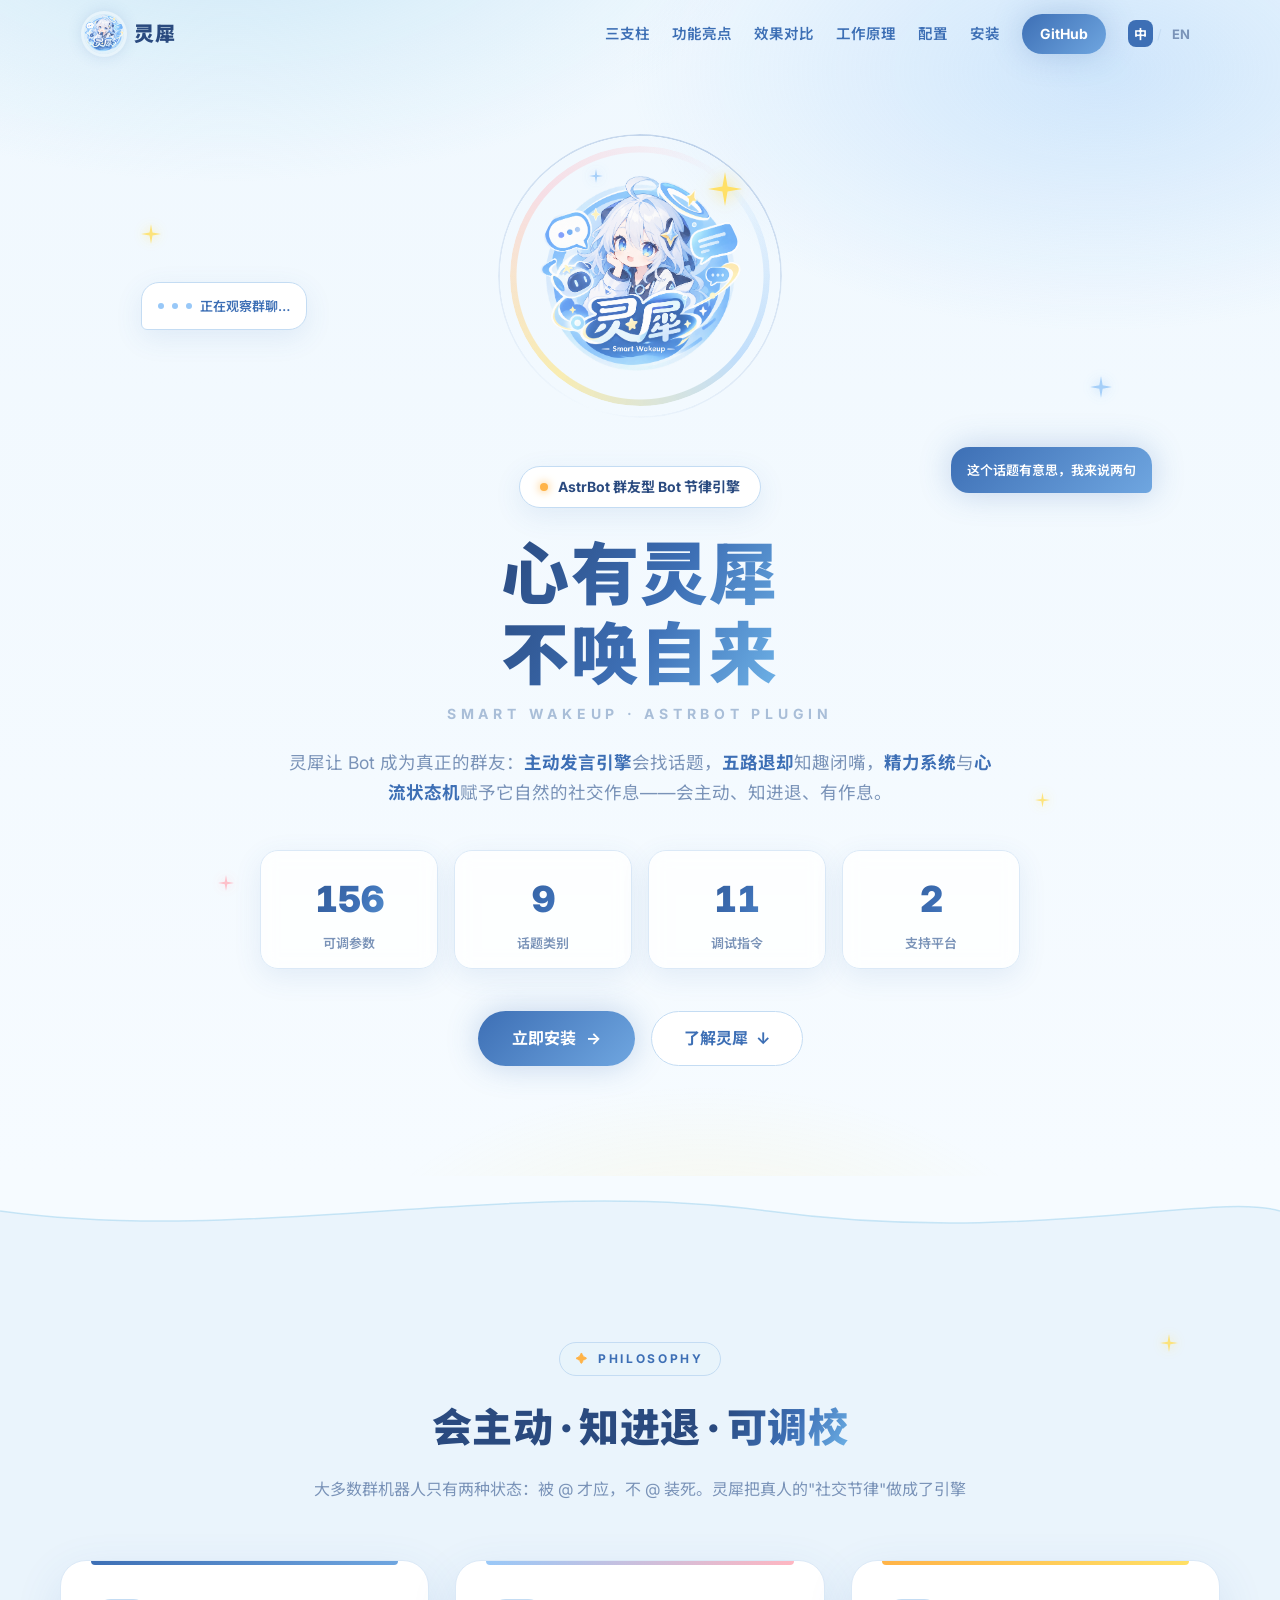
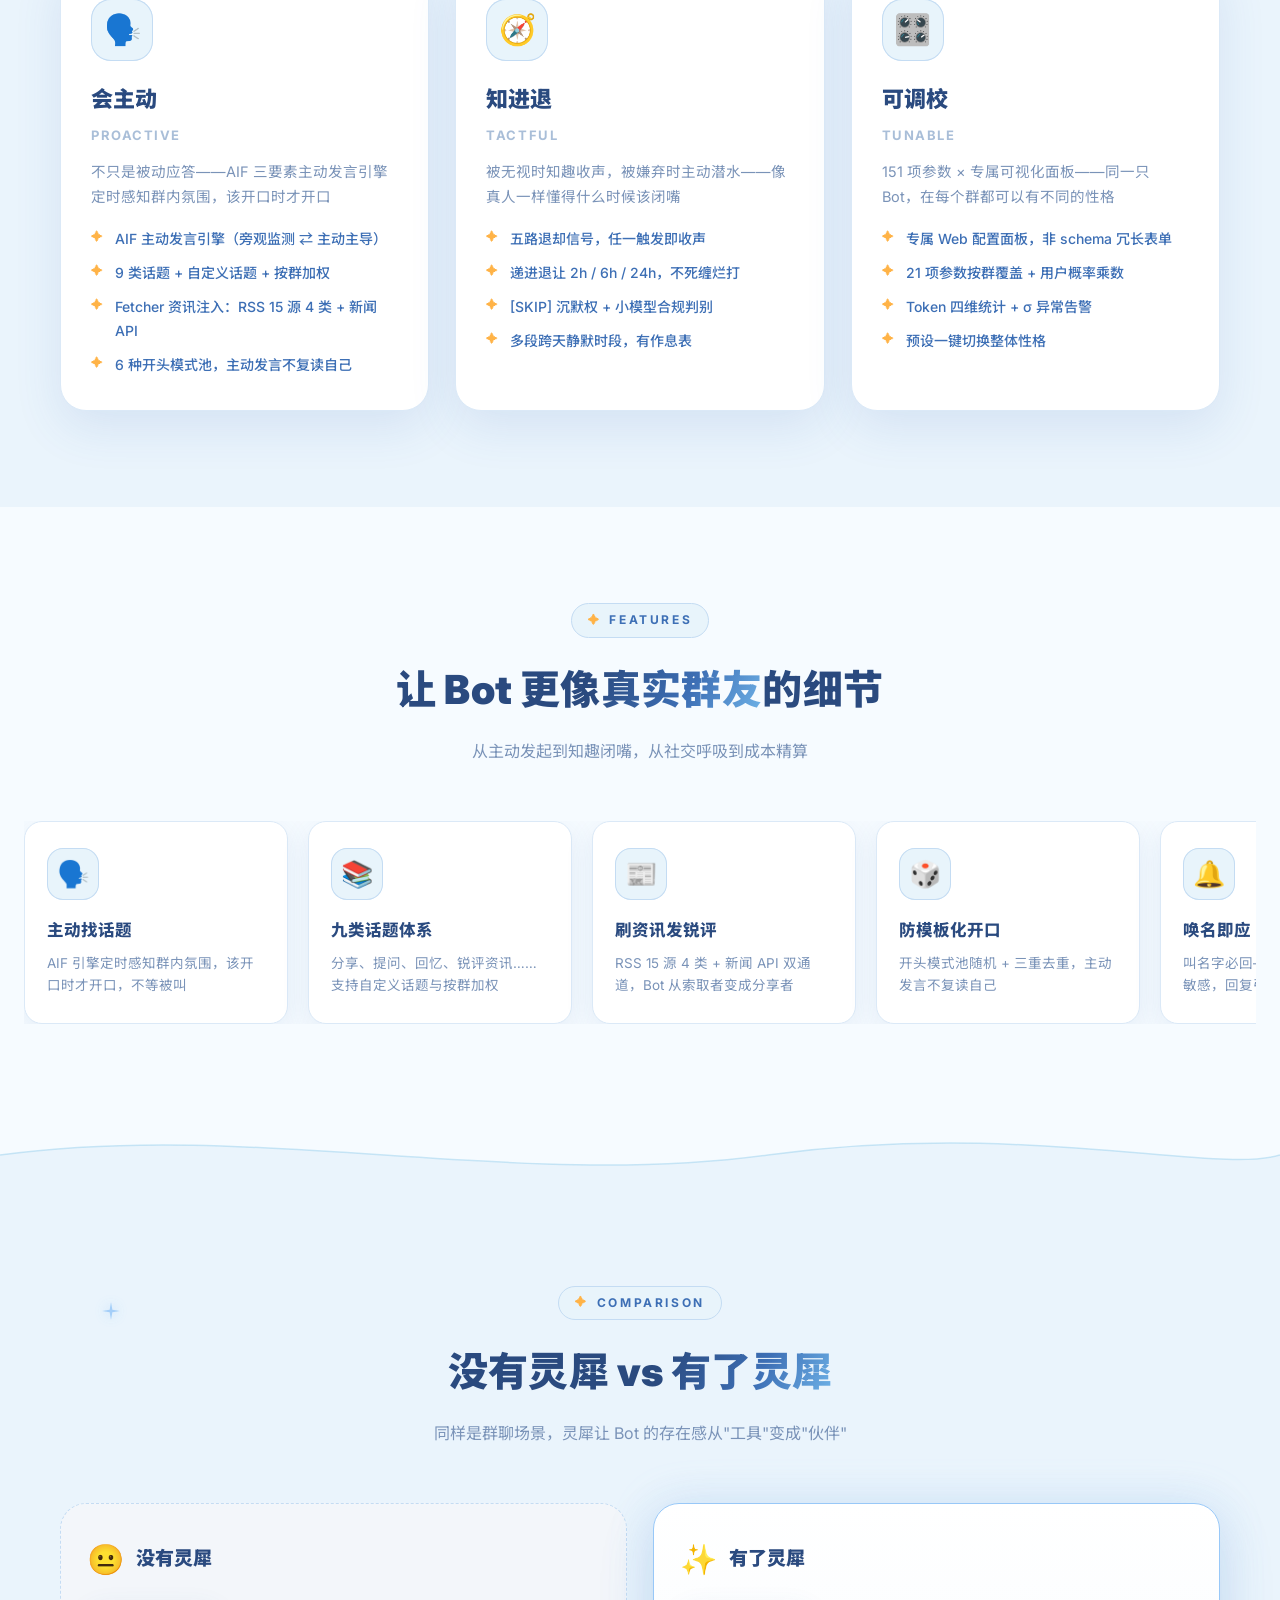
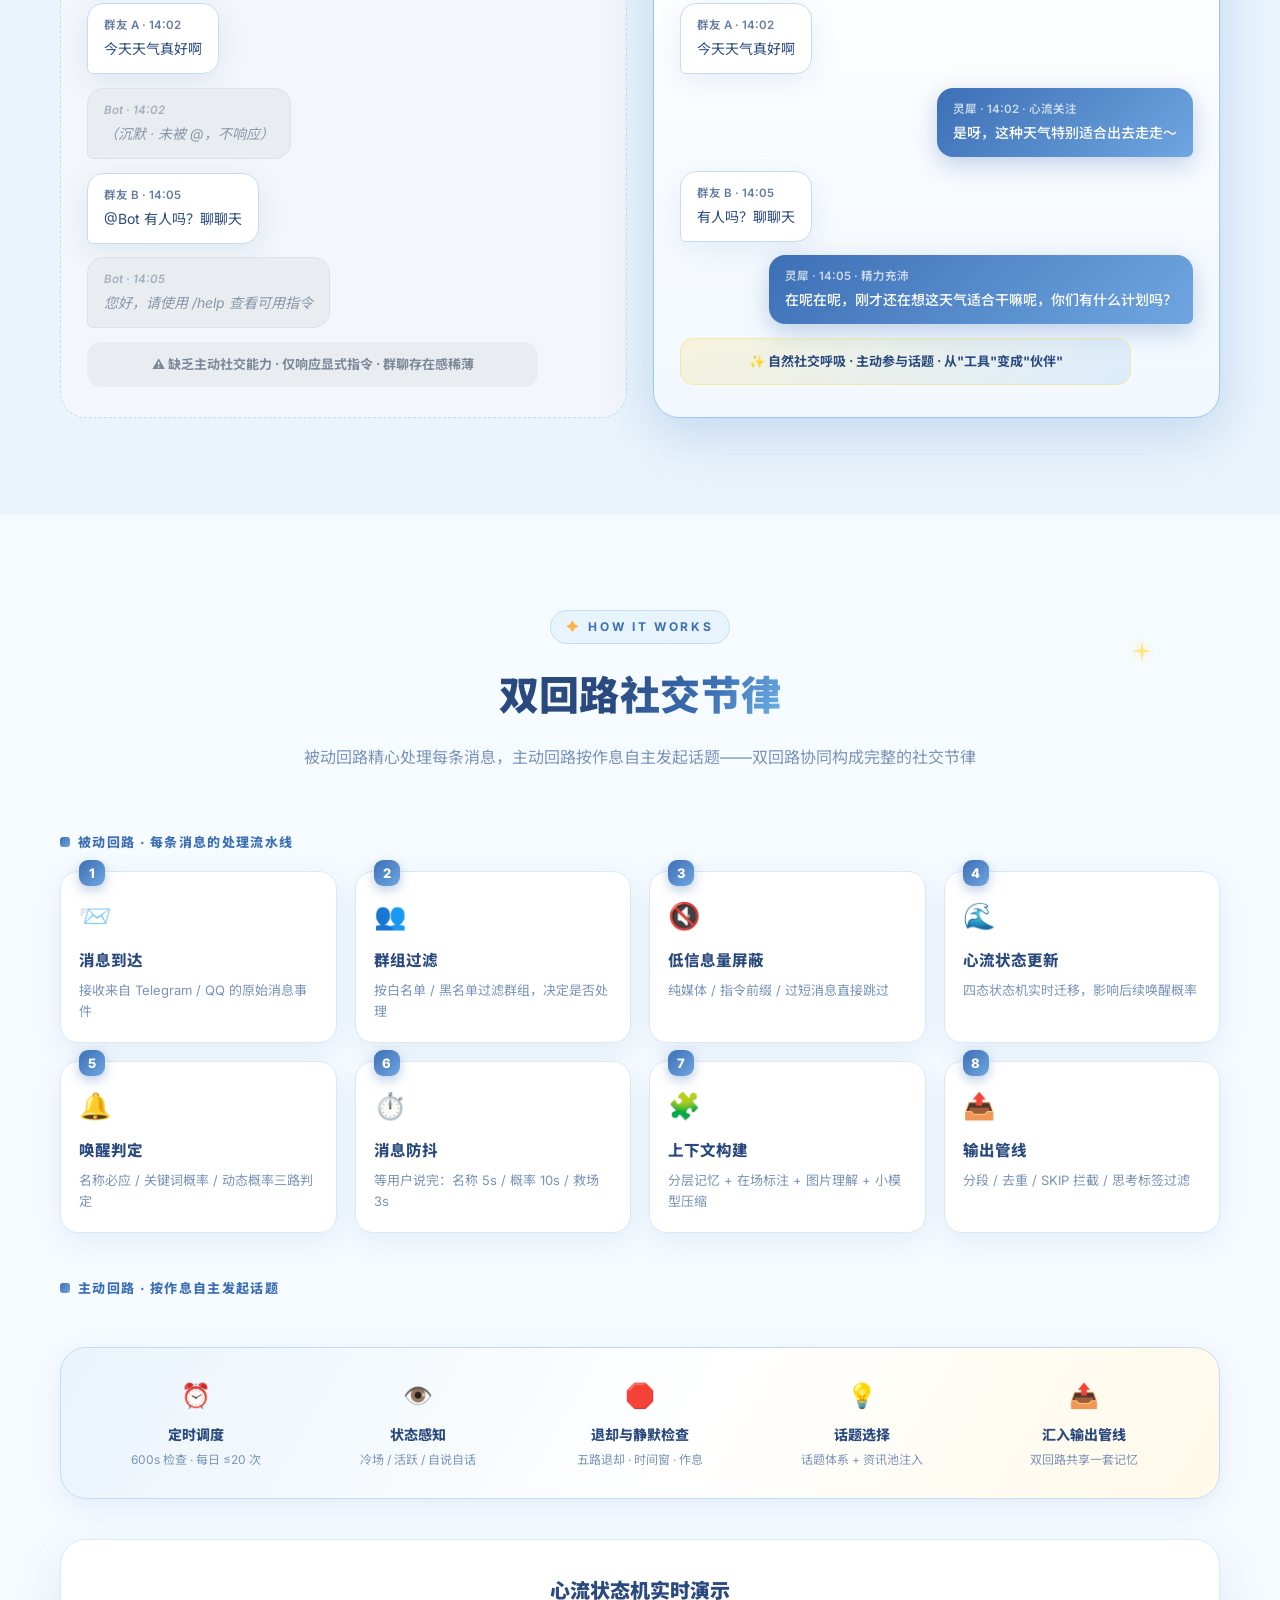
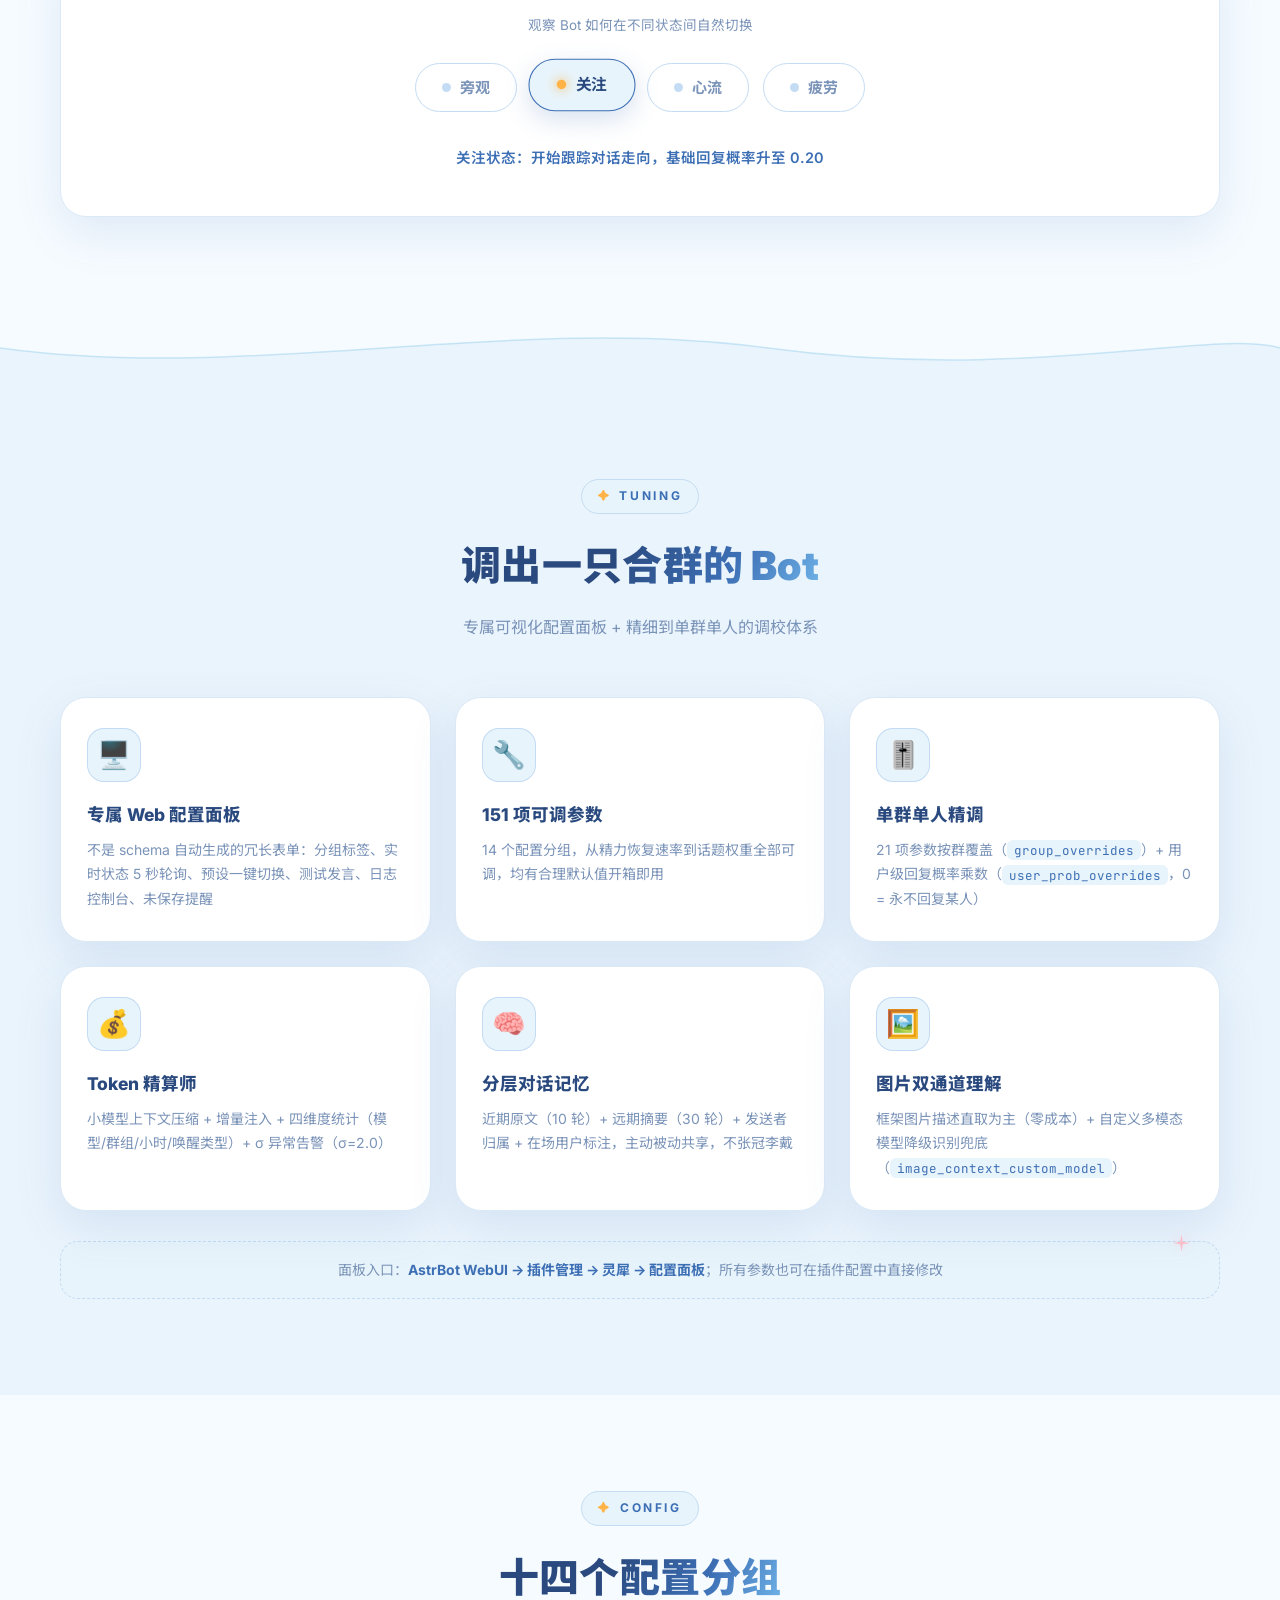
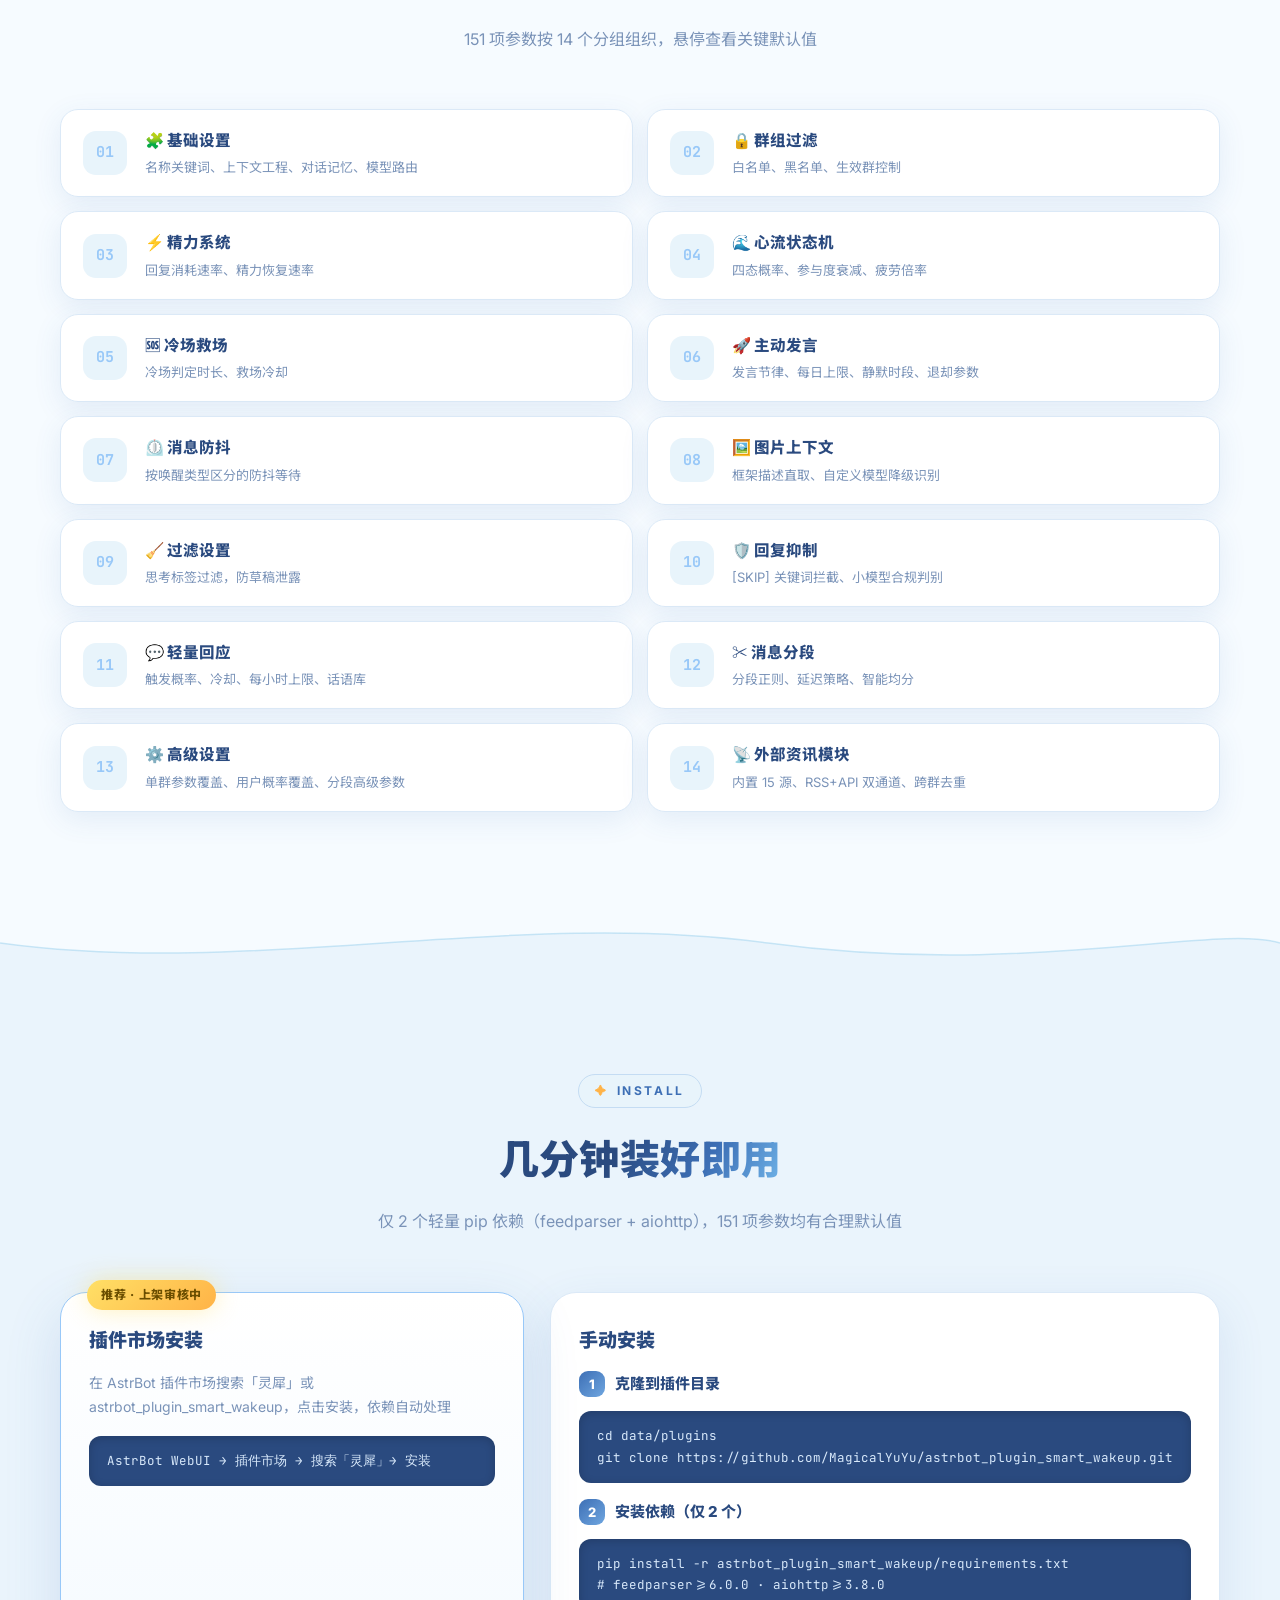
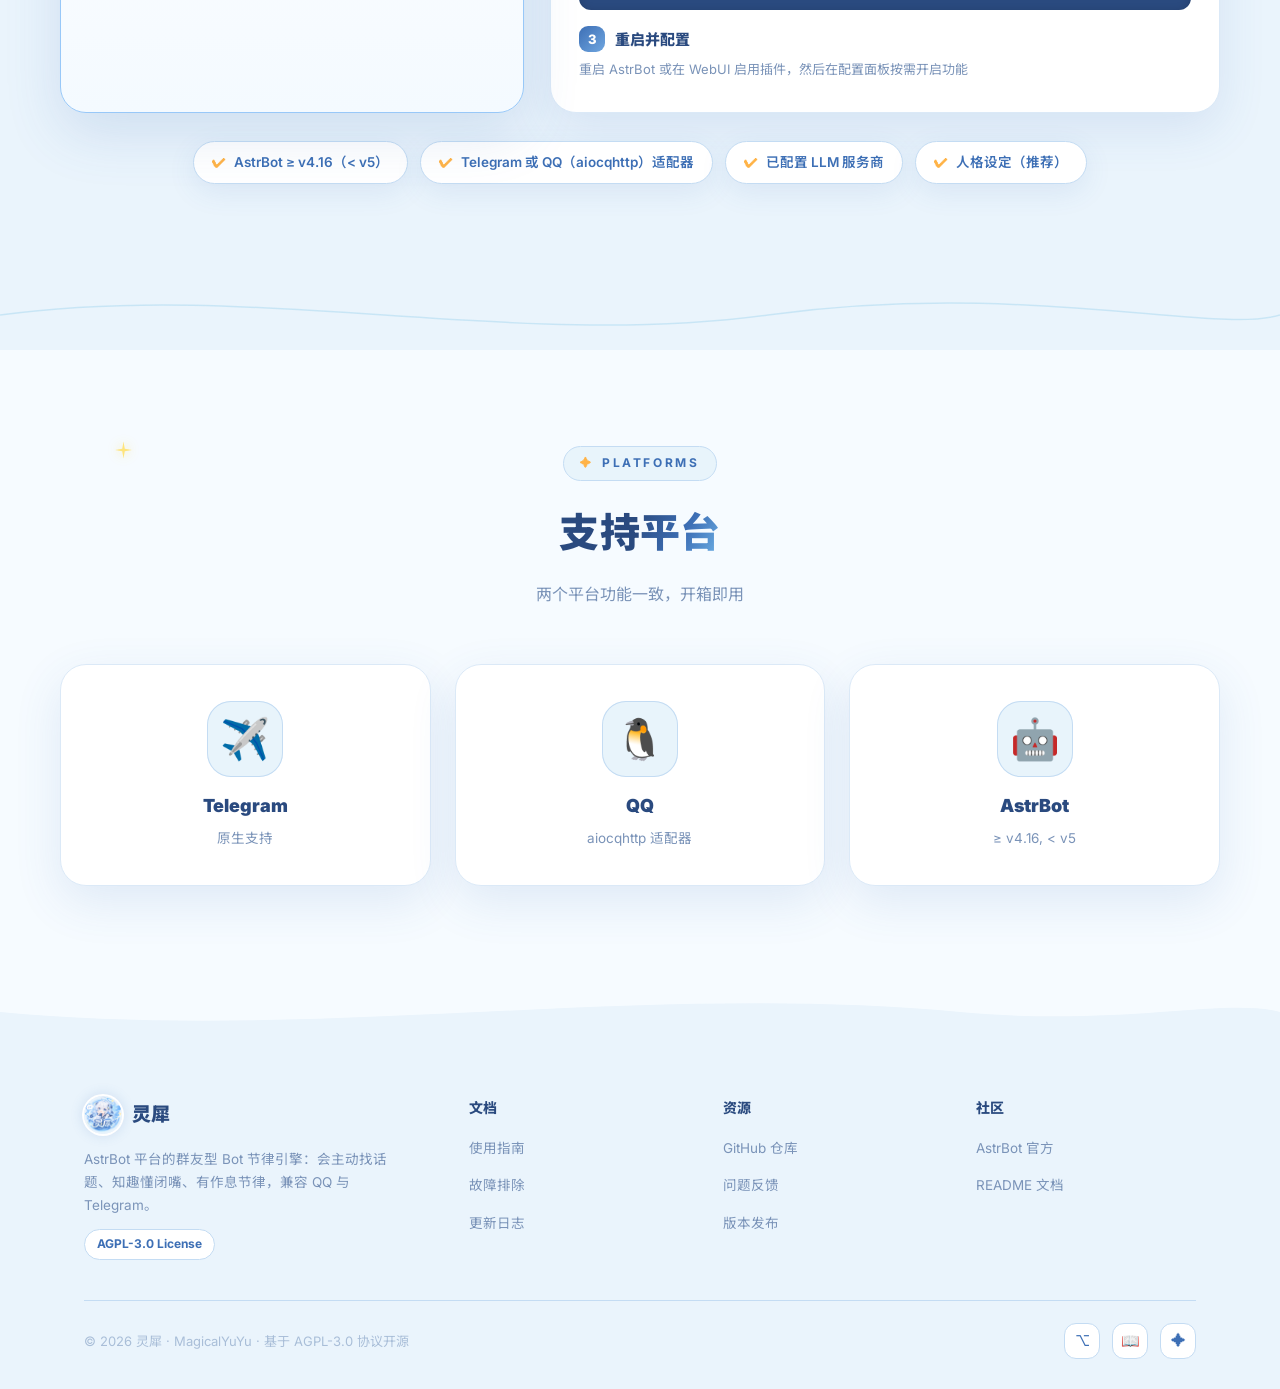
==== commit d160f5ea: "feat: v2.3.0 架构迁移正式版 + 图片描述等待机制 核心新增：图片描述等待机制（快速连发场景） - 高优先级钩子(priority=10)在 GroupChatContext 注入前执行 " ====
--- a/docs/index.html
+++ b/docs/index.html
@@ -916,7 +916,7 @@
 
     <div class="hero-stats">
       <div class="stat-card">
-        <div class="stat-number" data-target="153">0</div>
+        <div class="stat-number" data-target="156">0</div>
         <div class="stat-label" data-i18n="stat_params">可调参数</div>
       </div>
       <div class="stat-card">
@@ -1979,7 +1979,7 @@
     tuning_desc: 'A dedicated config panel plus per-group, per-user tuning',
     tune1_title: 'Dedicated Web Panel',
     tune1_desc: 'Not a generated schema form: grouped tabs, 5s live status, one-click presets, test speech, log console, unsaved-changes guard',
-    tune2_title: '153 Tunable Params',
+    tune2_title: '156 Tunable Params',
     tune2_desc: '14 config groups — from energy recovery to topic weights, all with sensible defaults',
     tune3_title: 'Per-Group / Per-User',
     tune3_desc: '21 per-group overrides (<code>group_overrides</code>) + per-user reply multipliers (<code>user_prob_overrides</code>, 0 = never reply)',
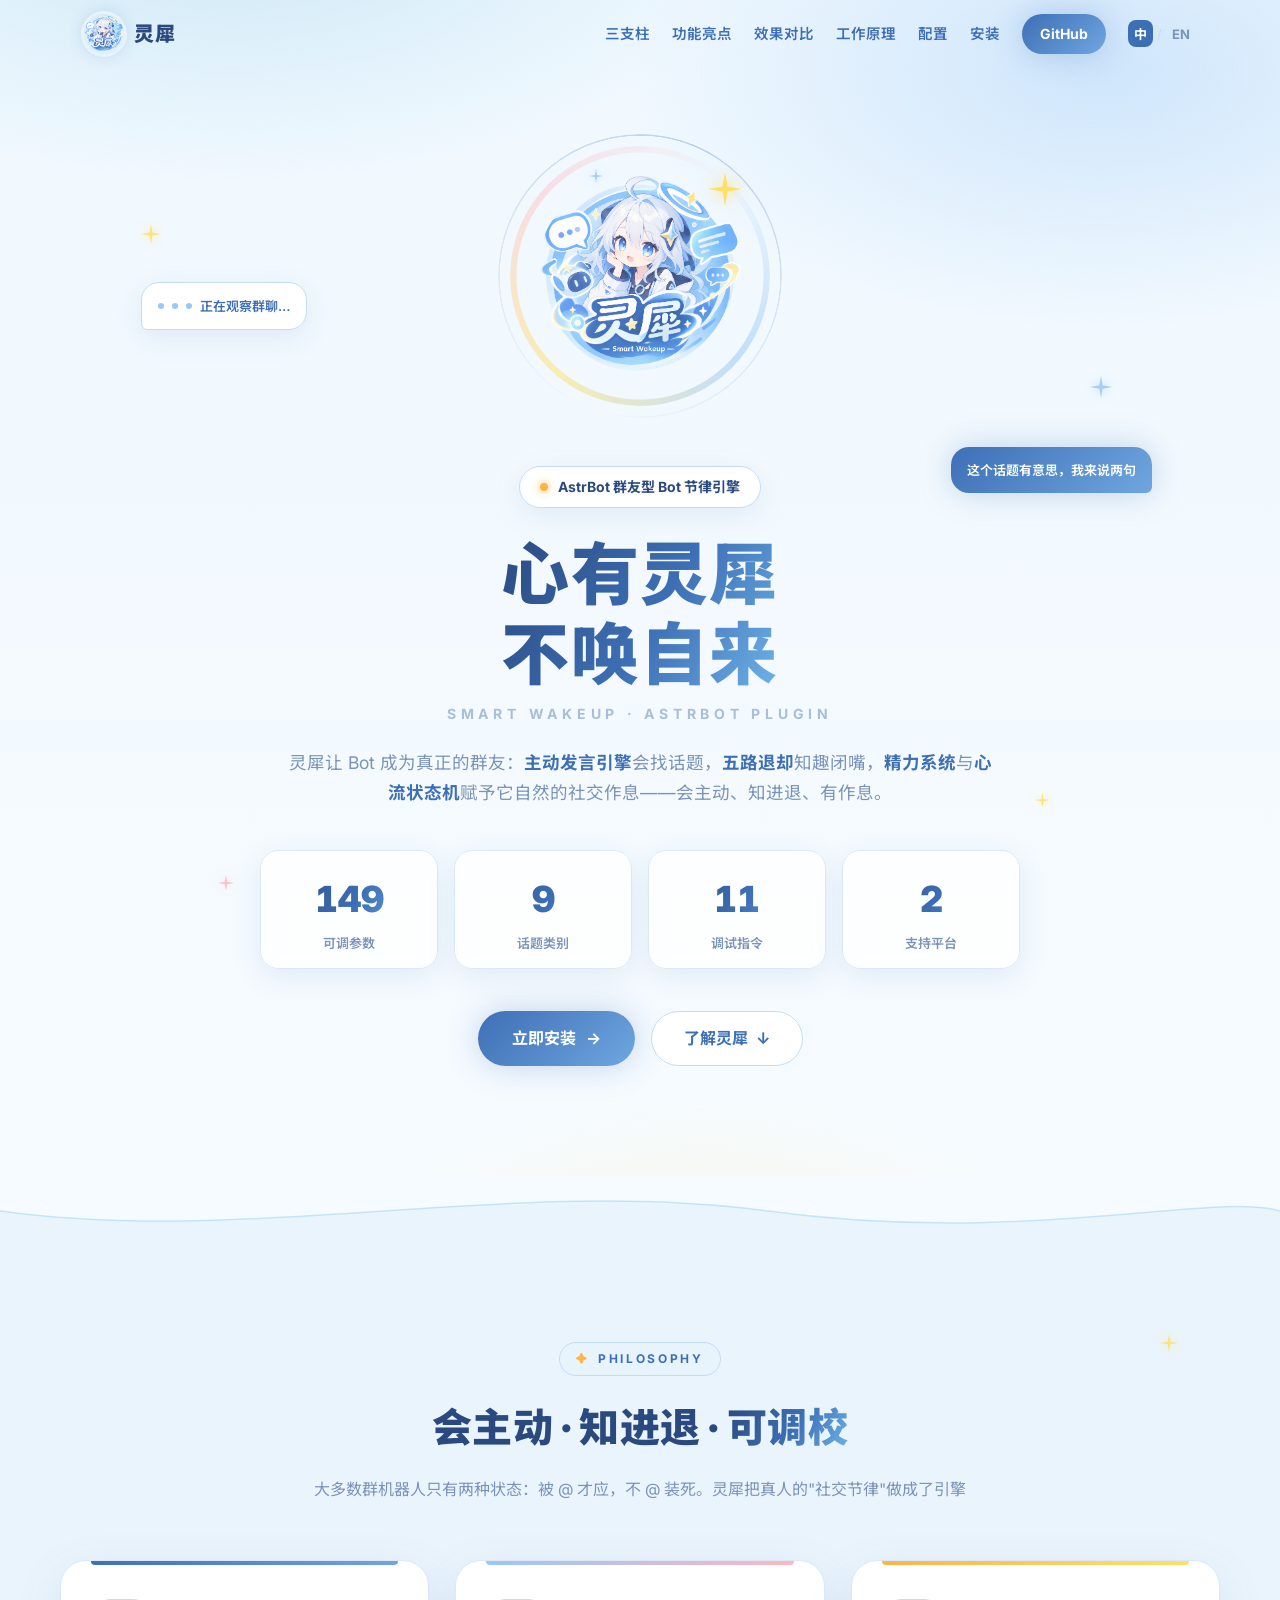
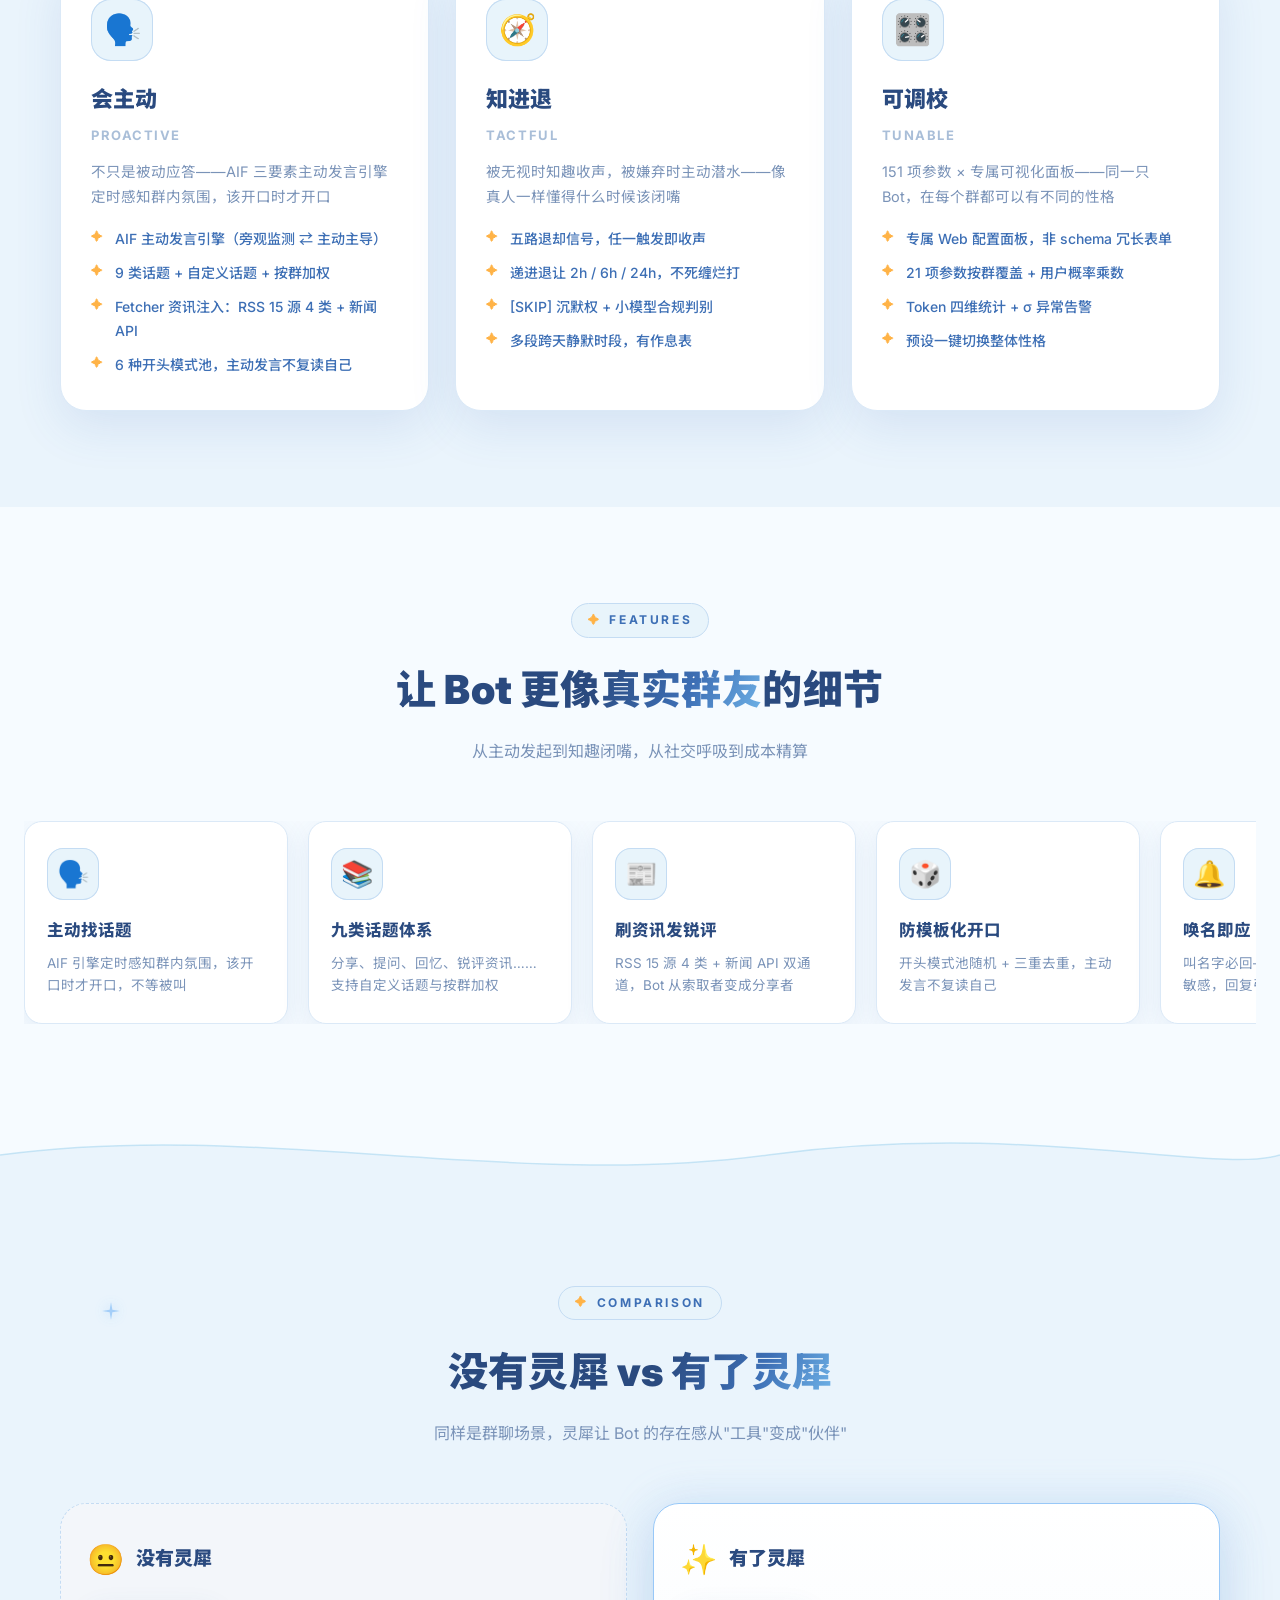
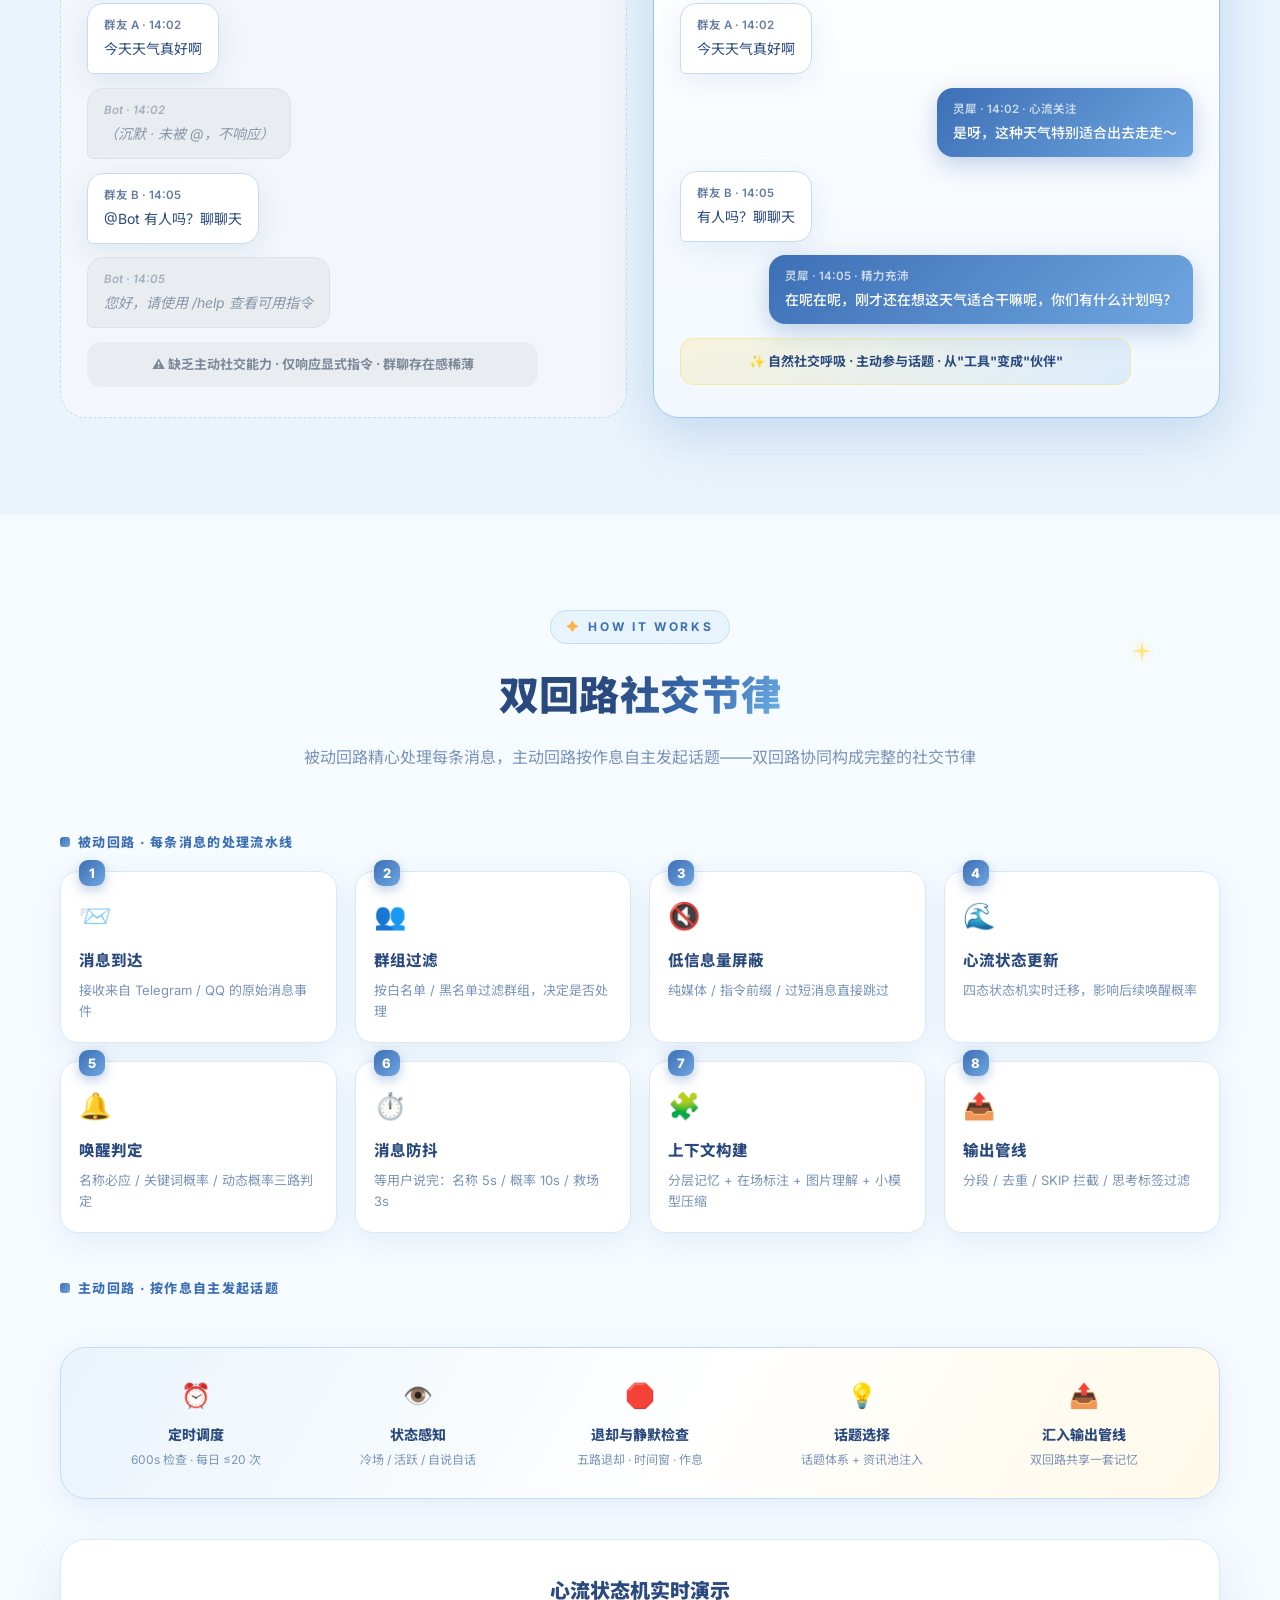
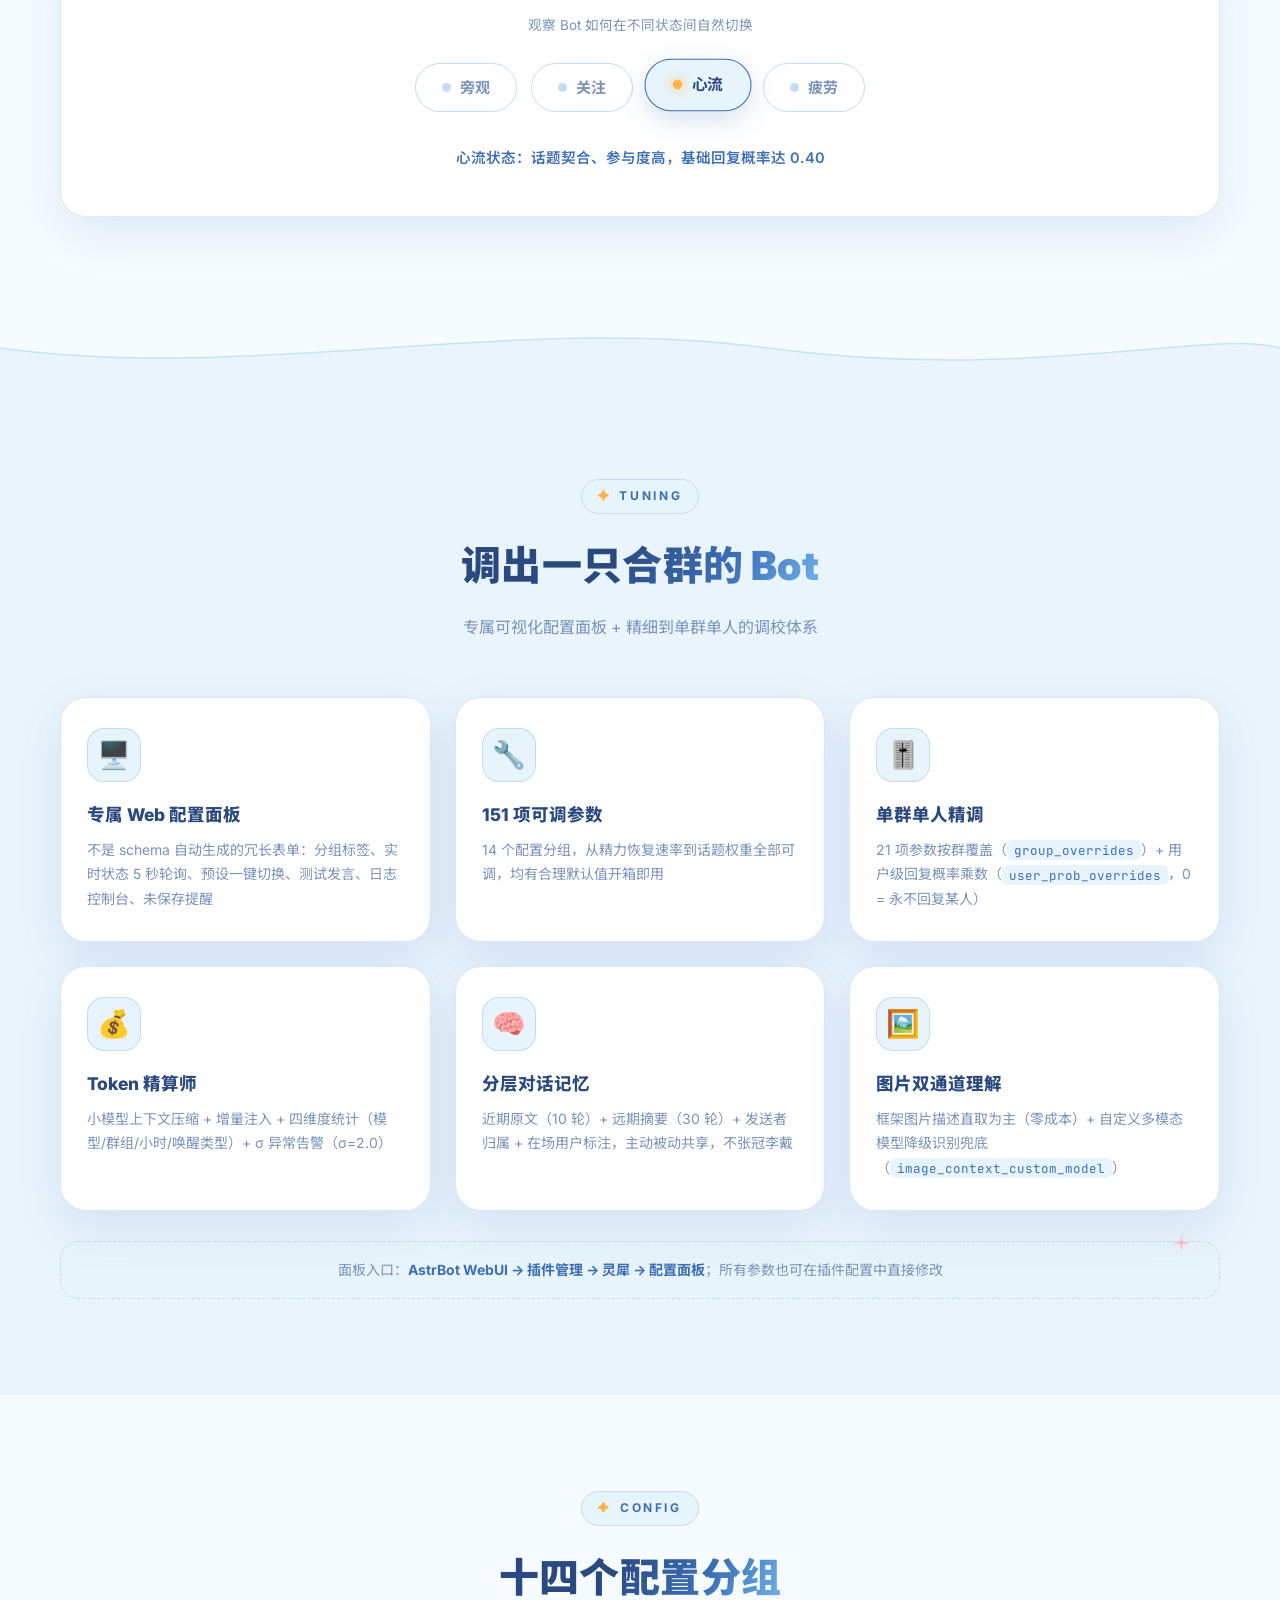
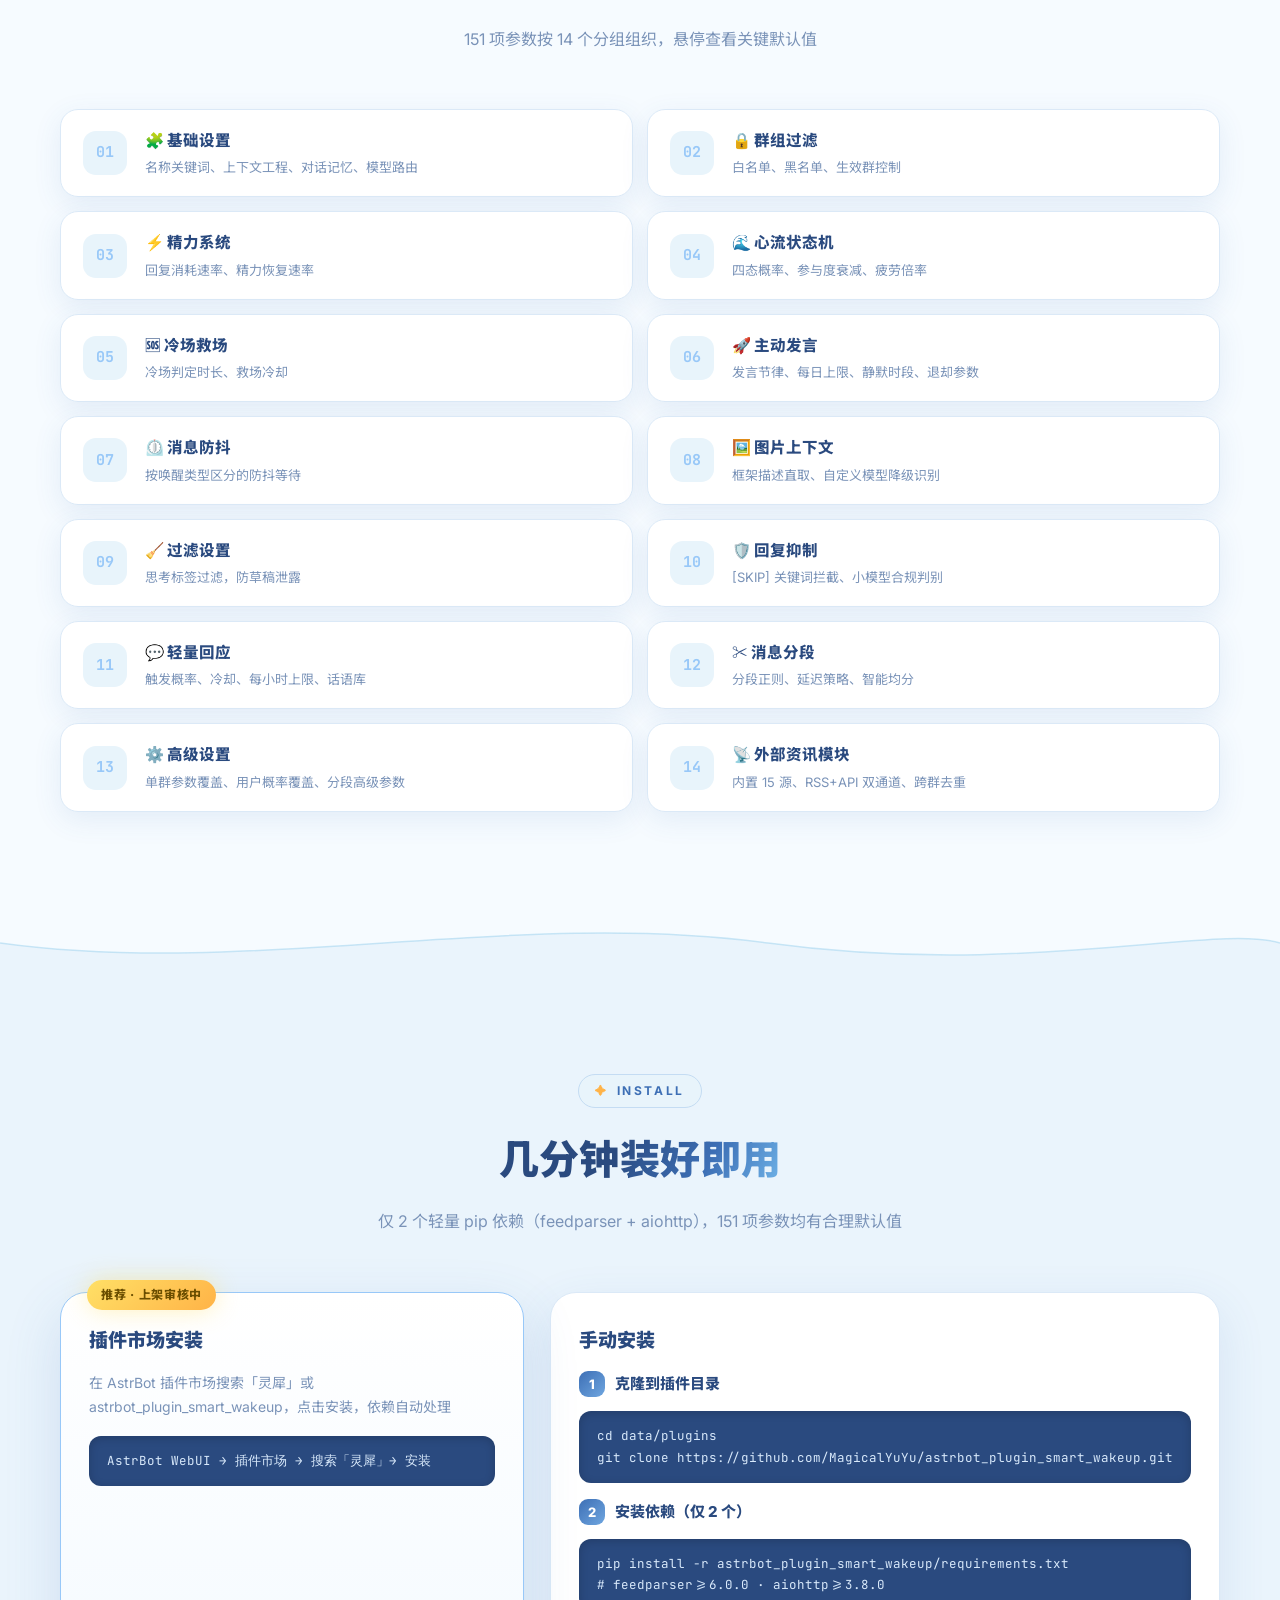
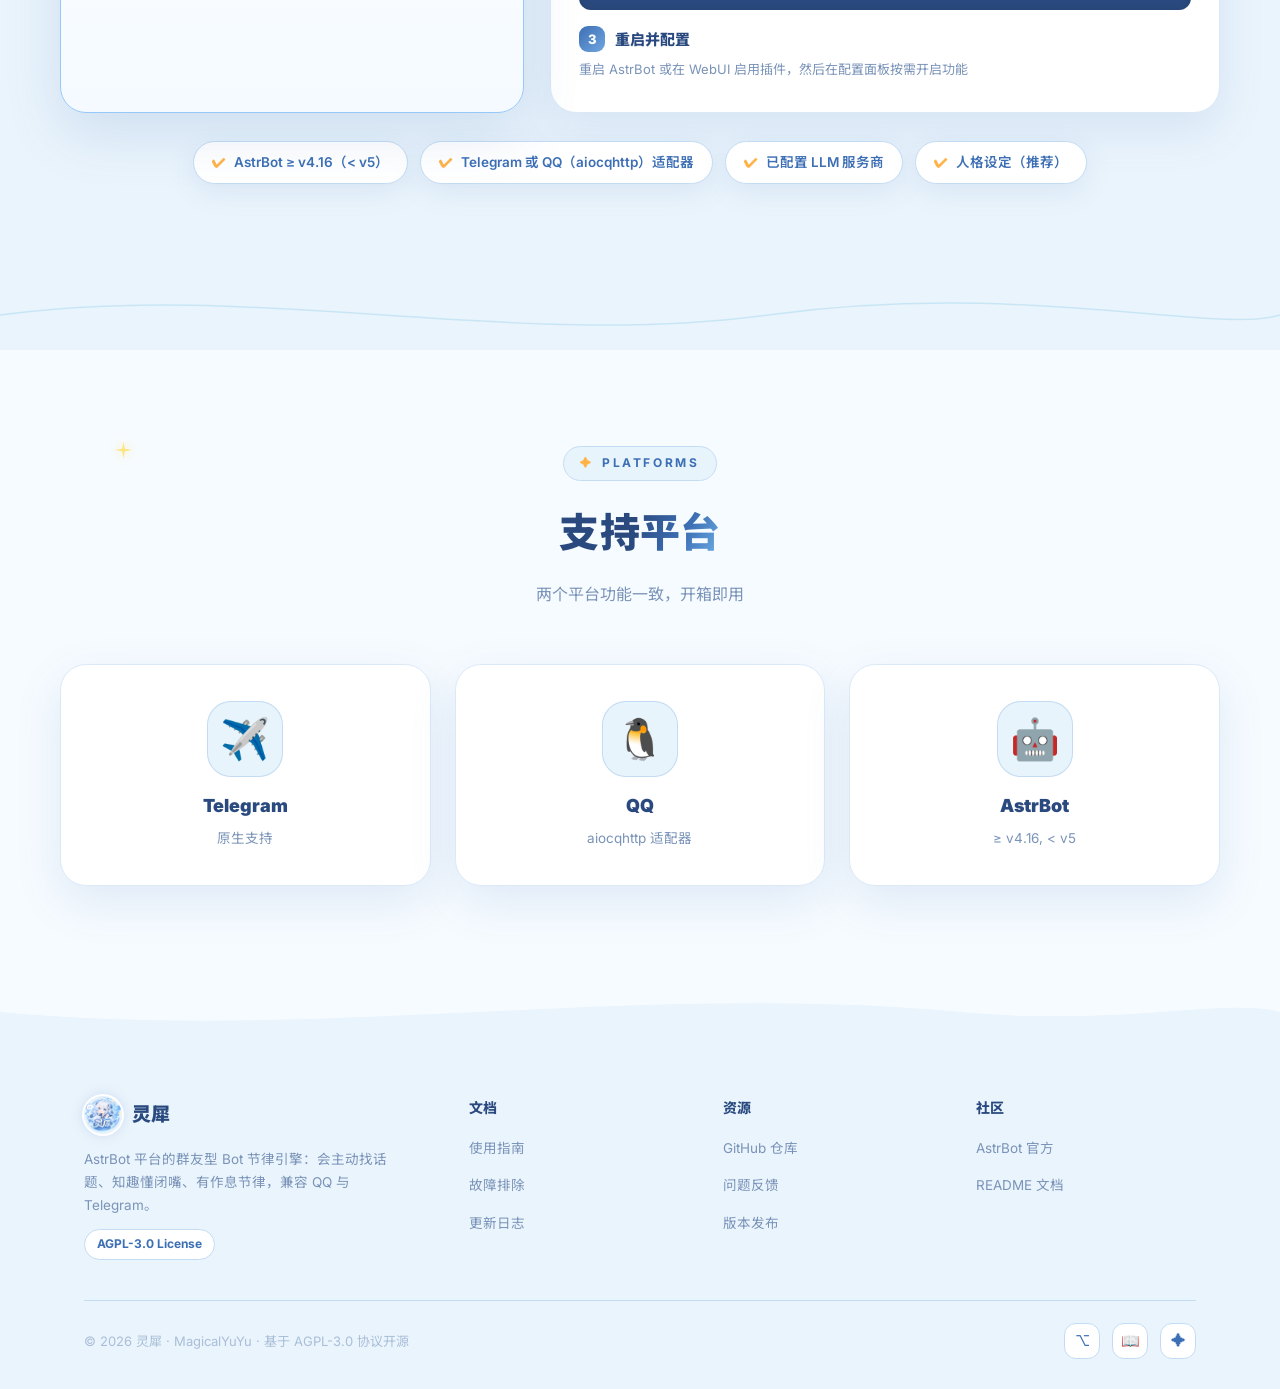
==== commit d9a5ea94: "chore: v2.3.1 废弃配置项安全删除 按大版本迁移规范，删除失效配置项而非标注保留：  删除（代码+schema+面板同步，旧配置同名键安全忽略）： - bypass_core_contex" ====
--- a/docs/index.html
+++ b/docs/index.html
@@ -916,7 +916,7 @@
 
     <div class="hero-stats">
       <div class="stat-card">
-        <div class="stat-number" data-target="156">0</div>
+        <div class="stat-number" data-target="149">0</div>
         <div class="stat-label" data-i18n="stat_params">可调参数</div>
       </div>
       <div class="stat-card">
@@ -1979,8 +1979,8 @@
     tuning_desc: 'A dedicated config panel plus per-group, per-user tuning',
     tune1_title: 'Dedicated Web Panel',
     tune1_desc: 'Not a generated schema form: grouped tabs, 5s live status, one-click presets, test speech, log console, unsaved-changes guard',
-    tune2_title: '156 Tunable Params',
-    tune2_desc: '14 config groups — from energy recovery to topic weights, all with sensible defaults',
+    tune2_title: '149 Tunable Params',
+    tune2_desc: '13 config groups — from energy recovery to topic weights, all with sensible defaults',
     tune3_title: 'Per-Group / Per-User',
     tune3_desc: '21 per-group overrides (<code>group_overrides</code>) + per-user reply multipliers (<code>user_prob_overrides</code>, 0 = never reply)',
     tune4_title: 'Token Accountant',
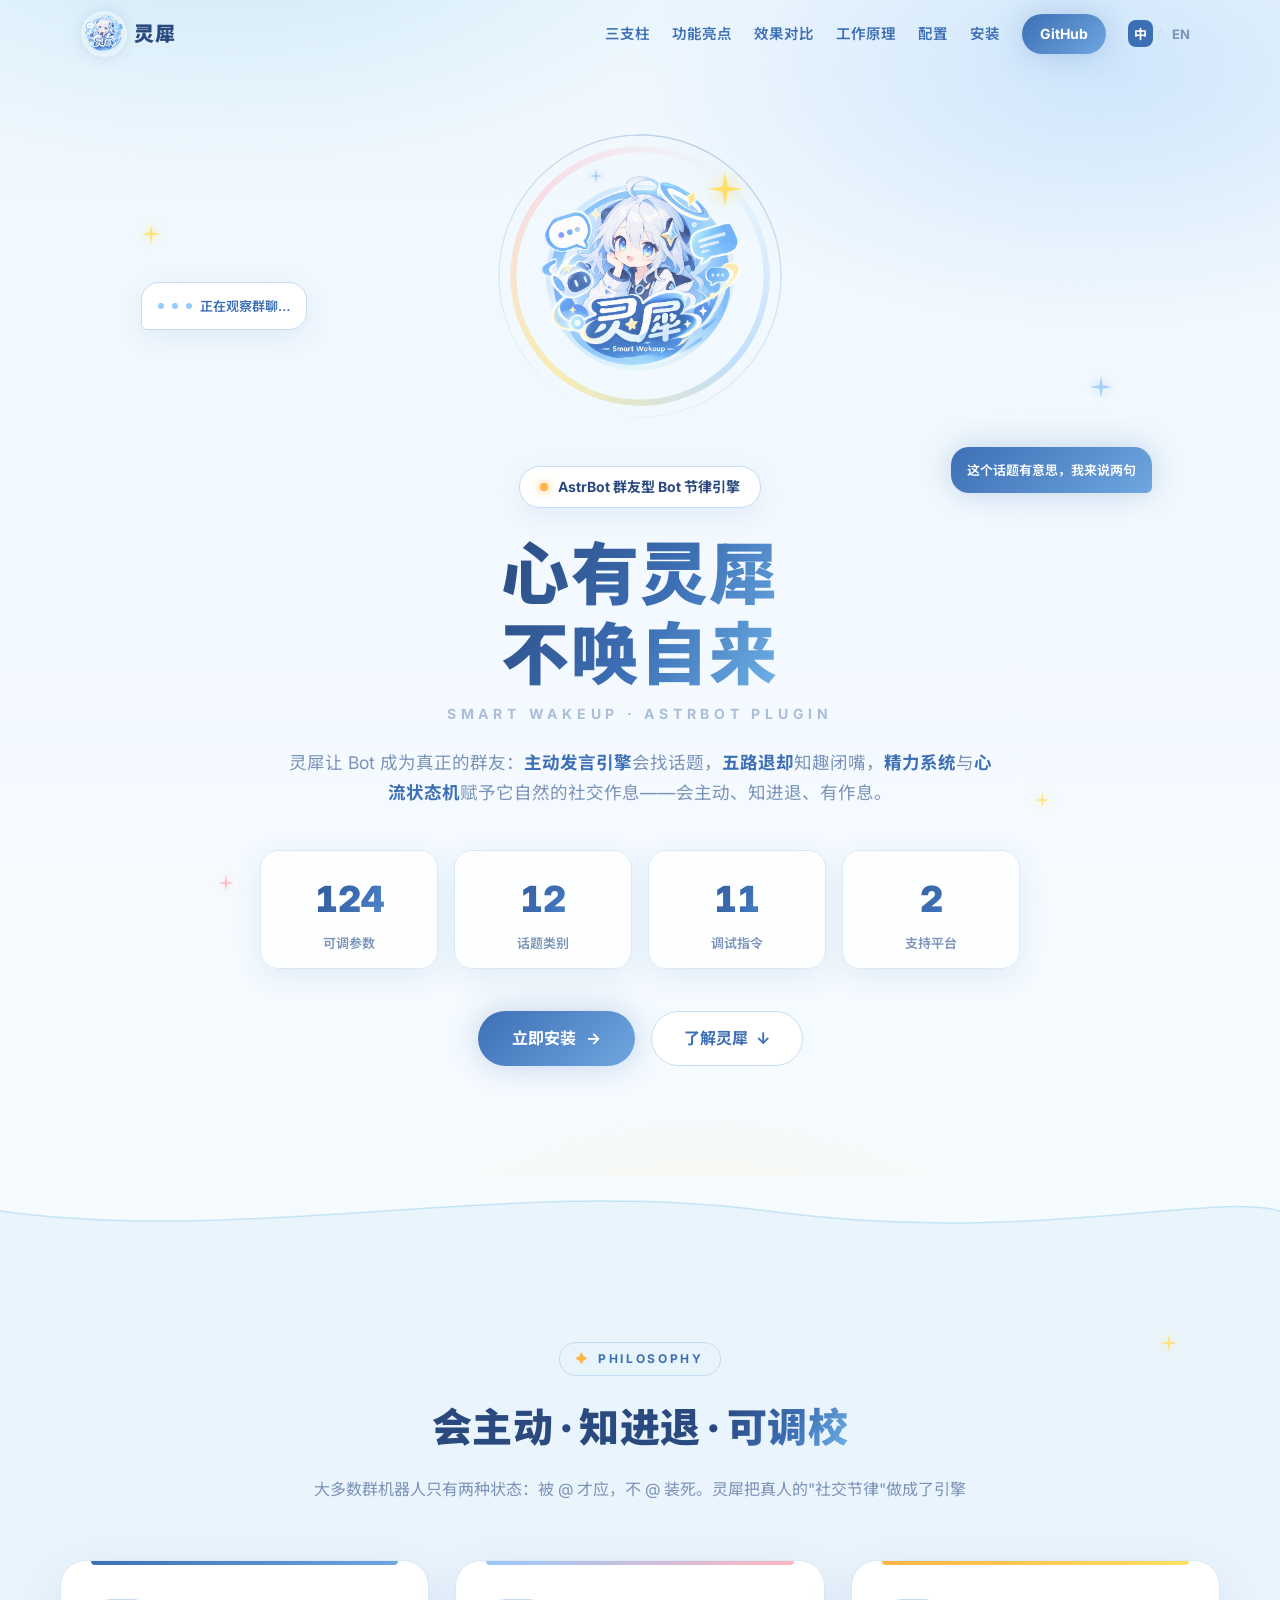
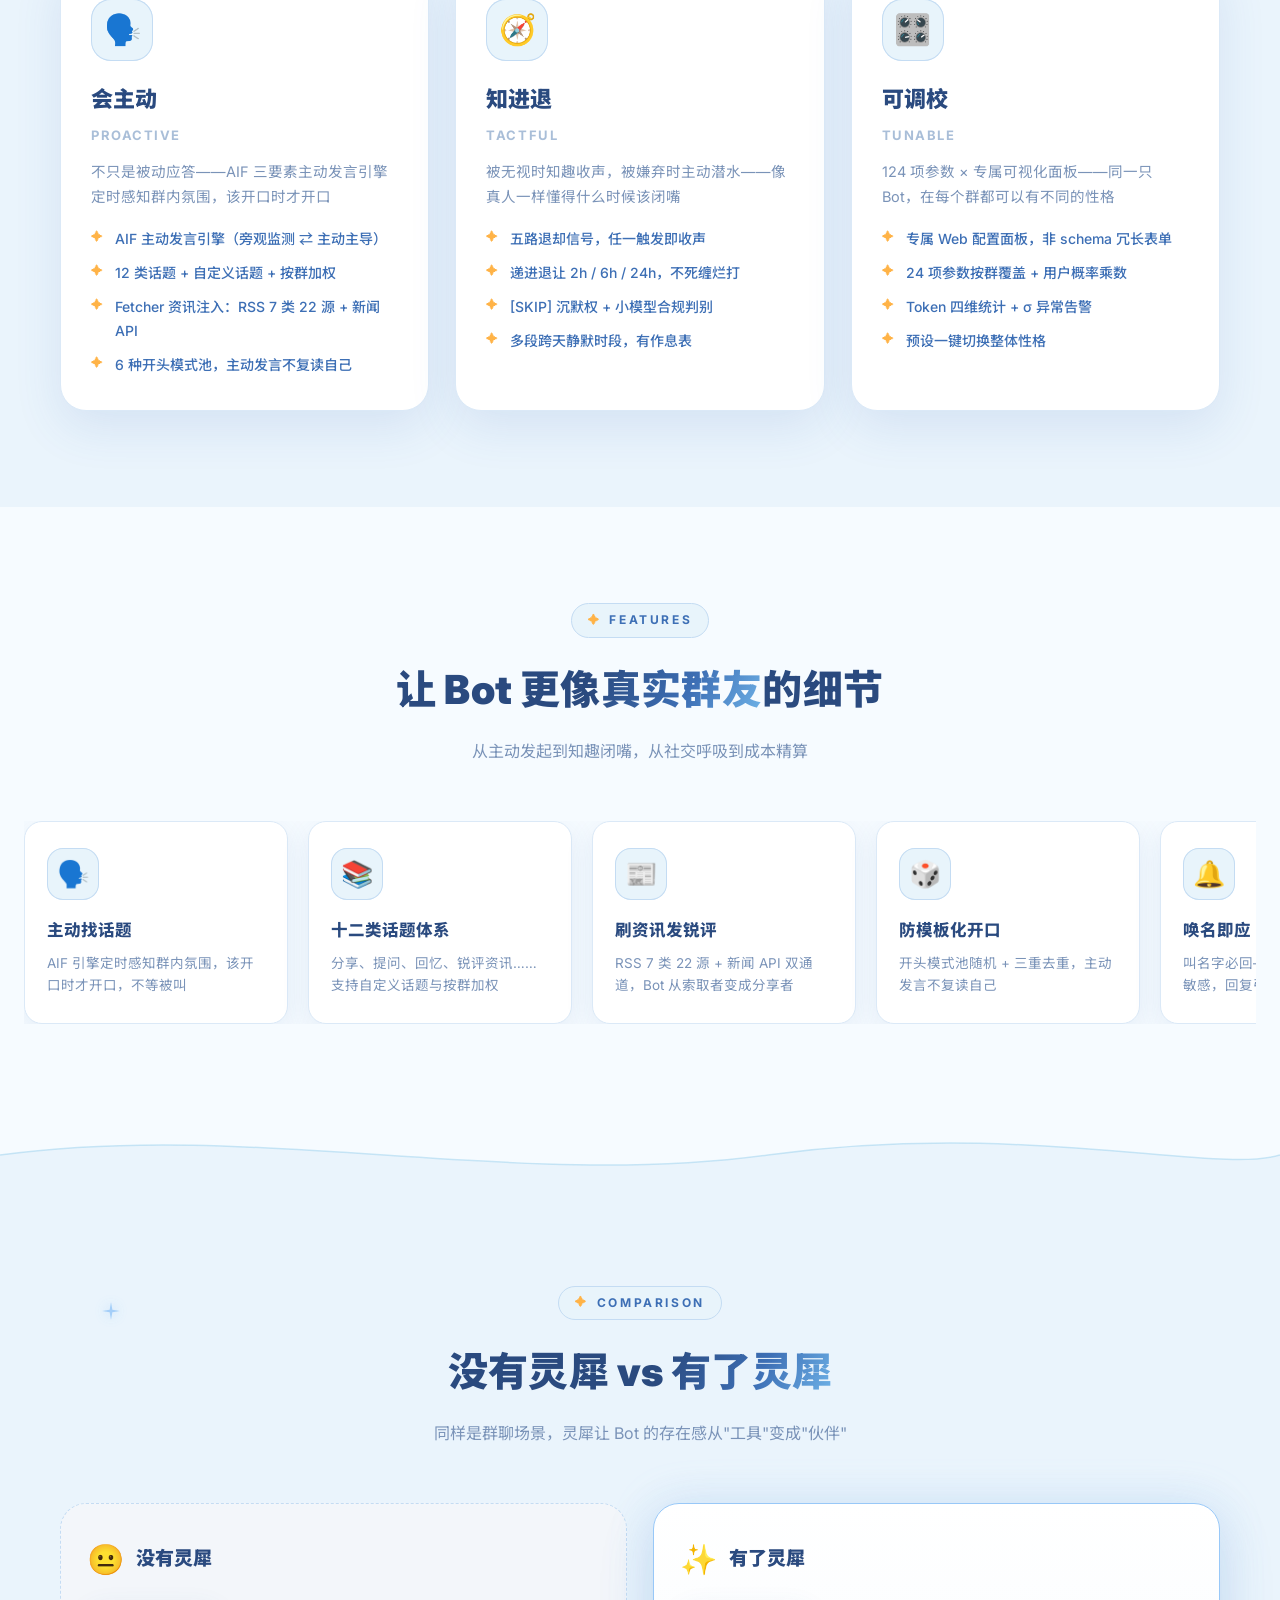
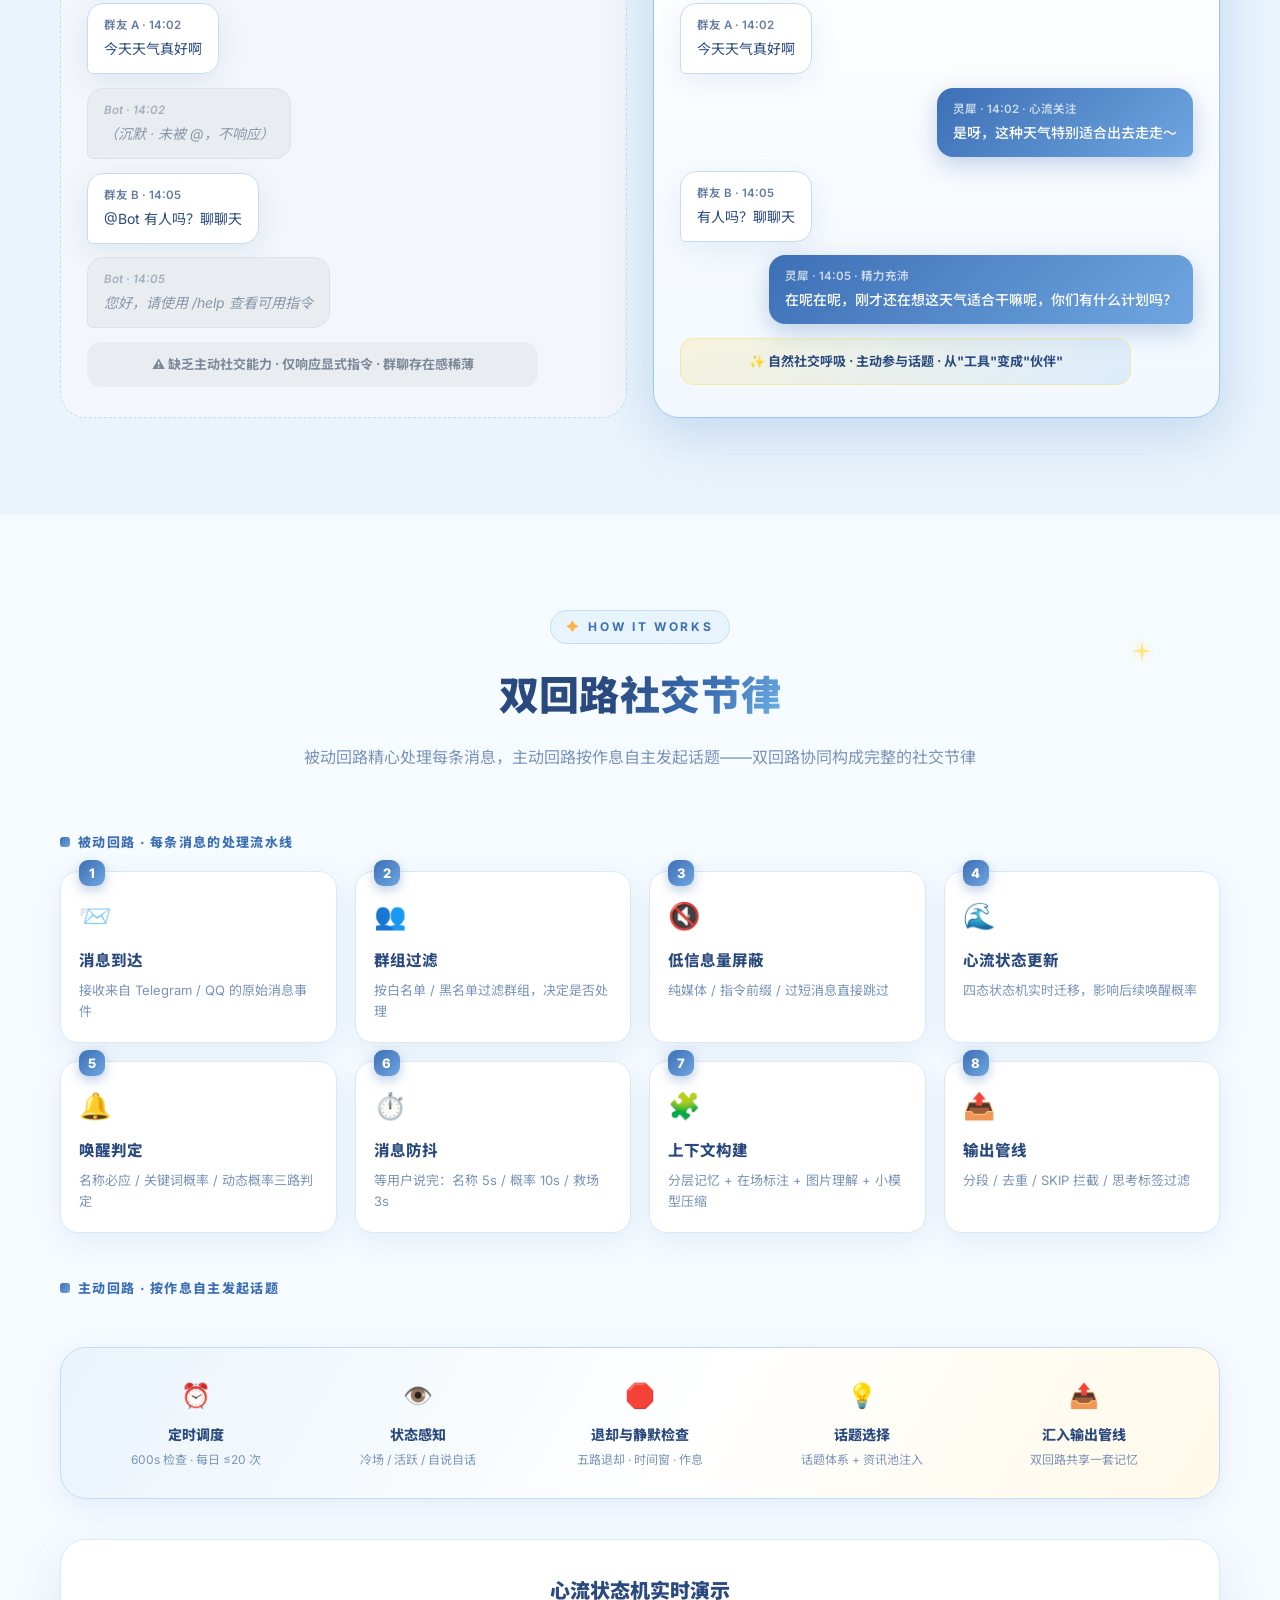
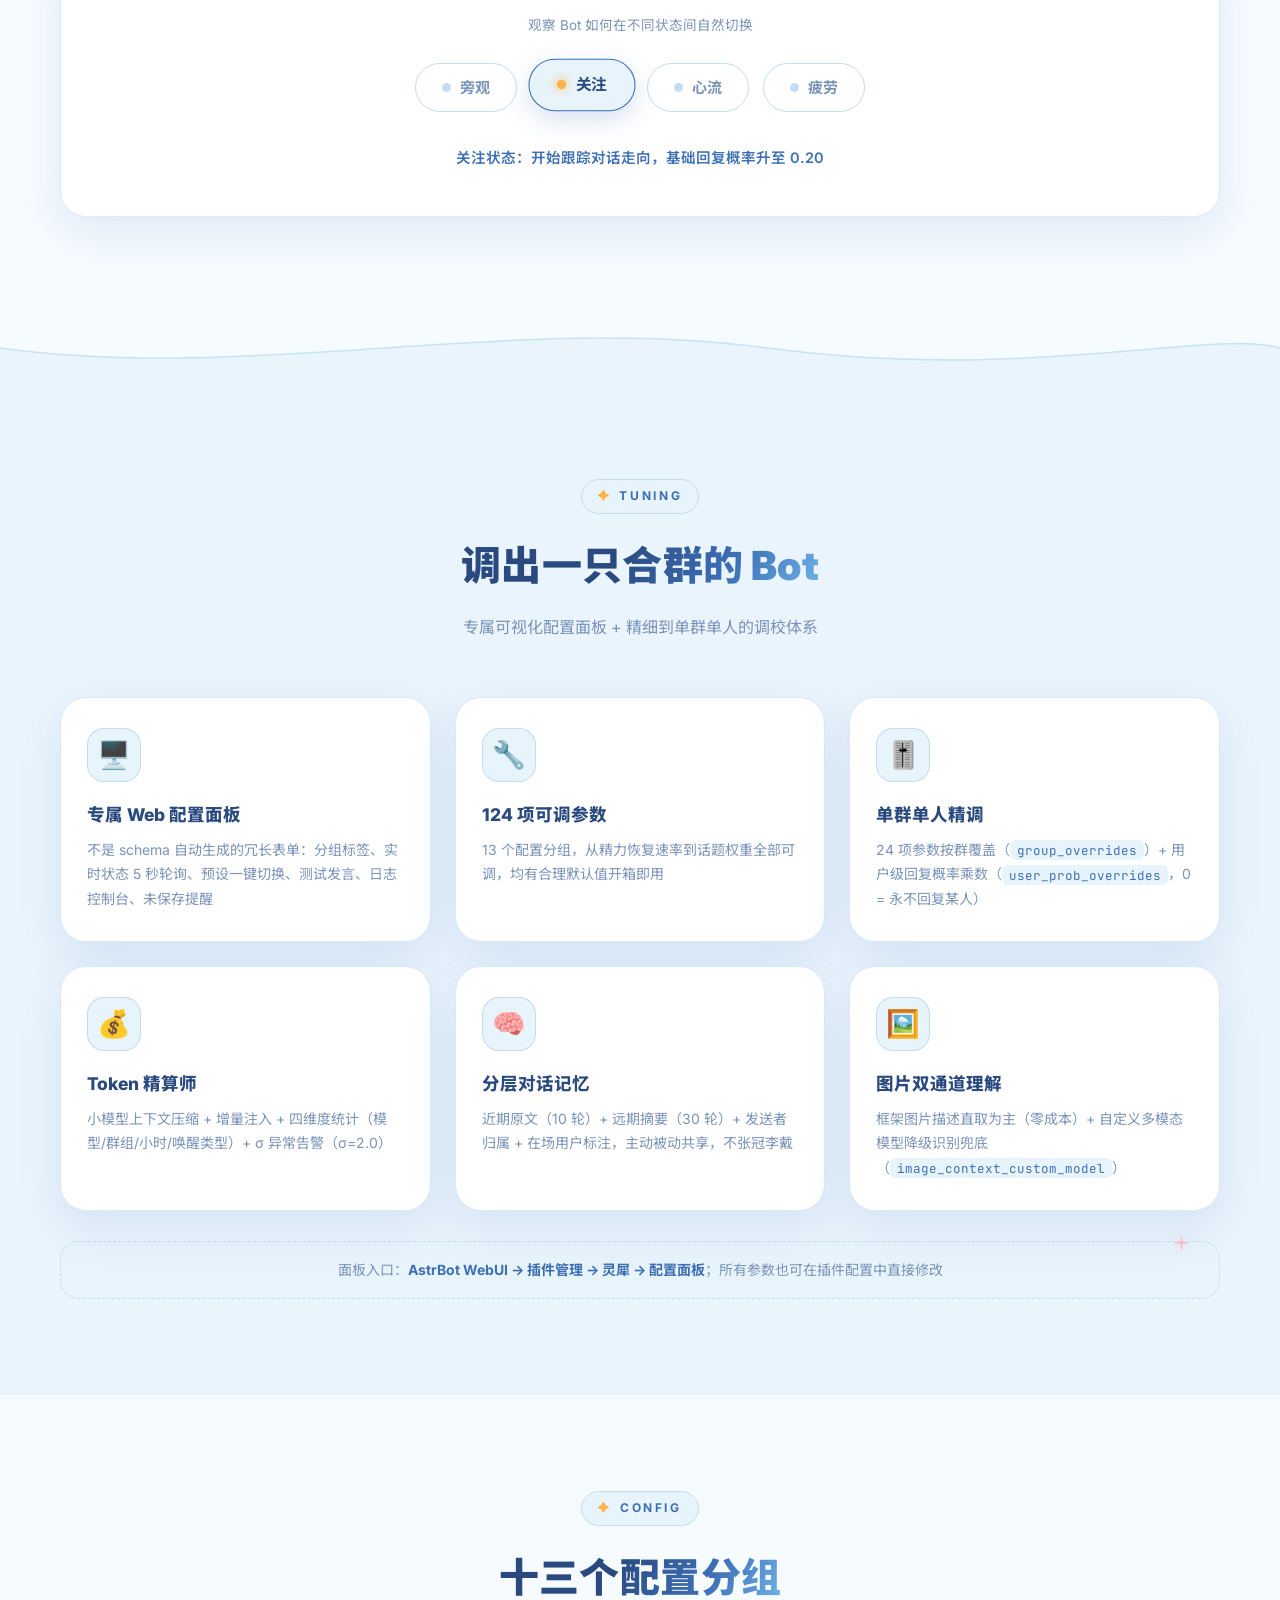
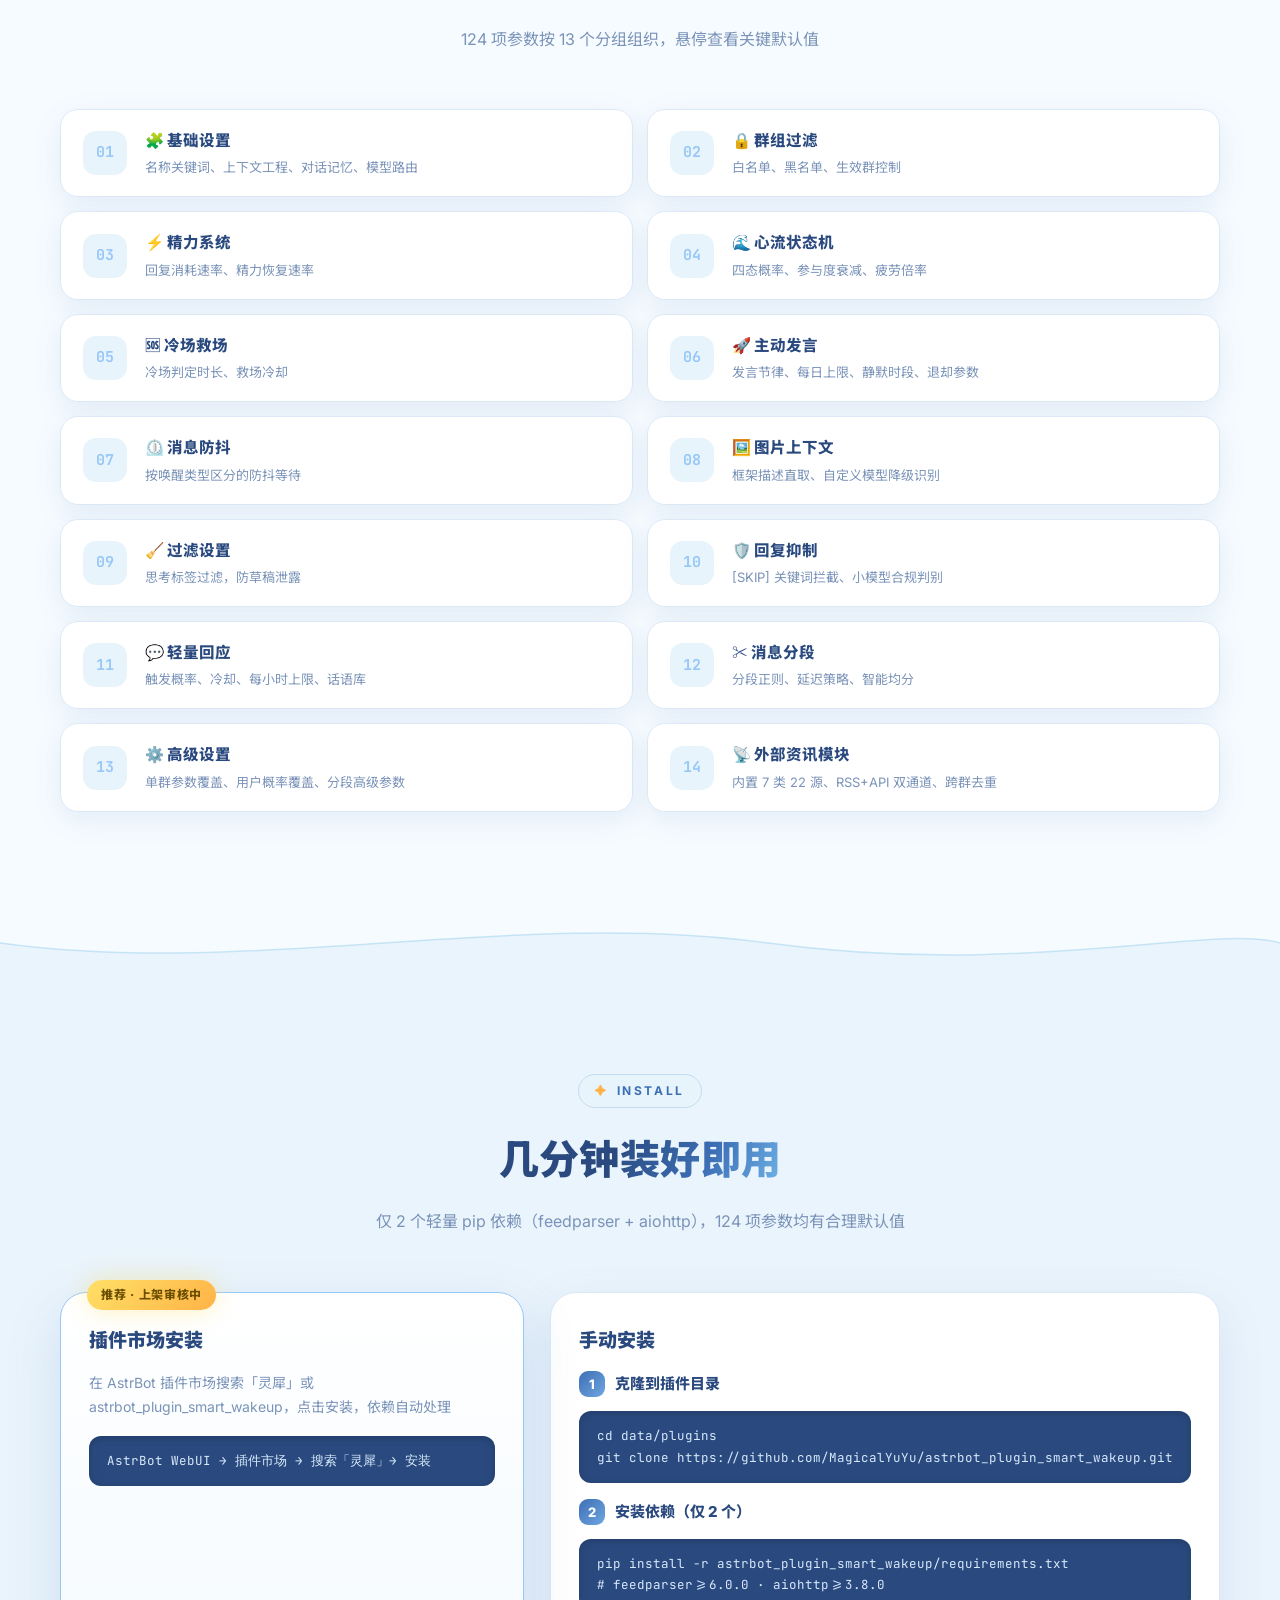
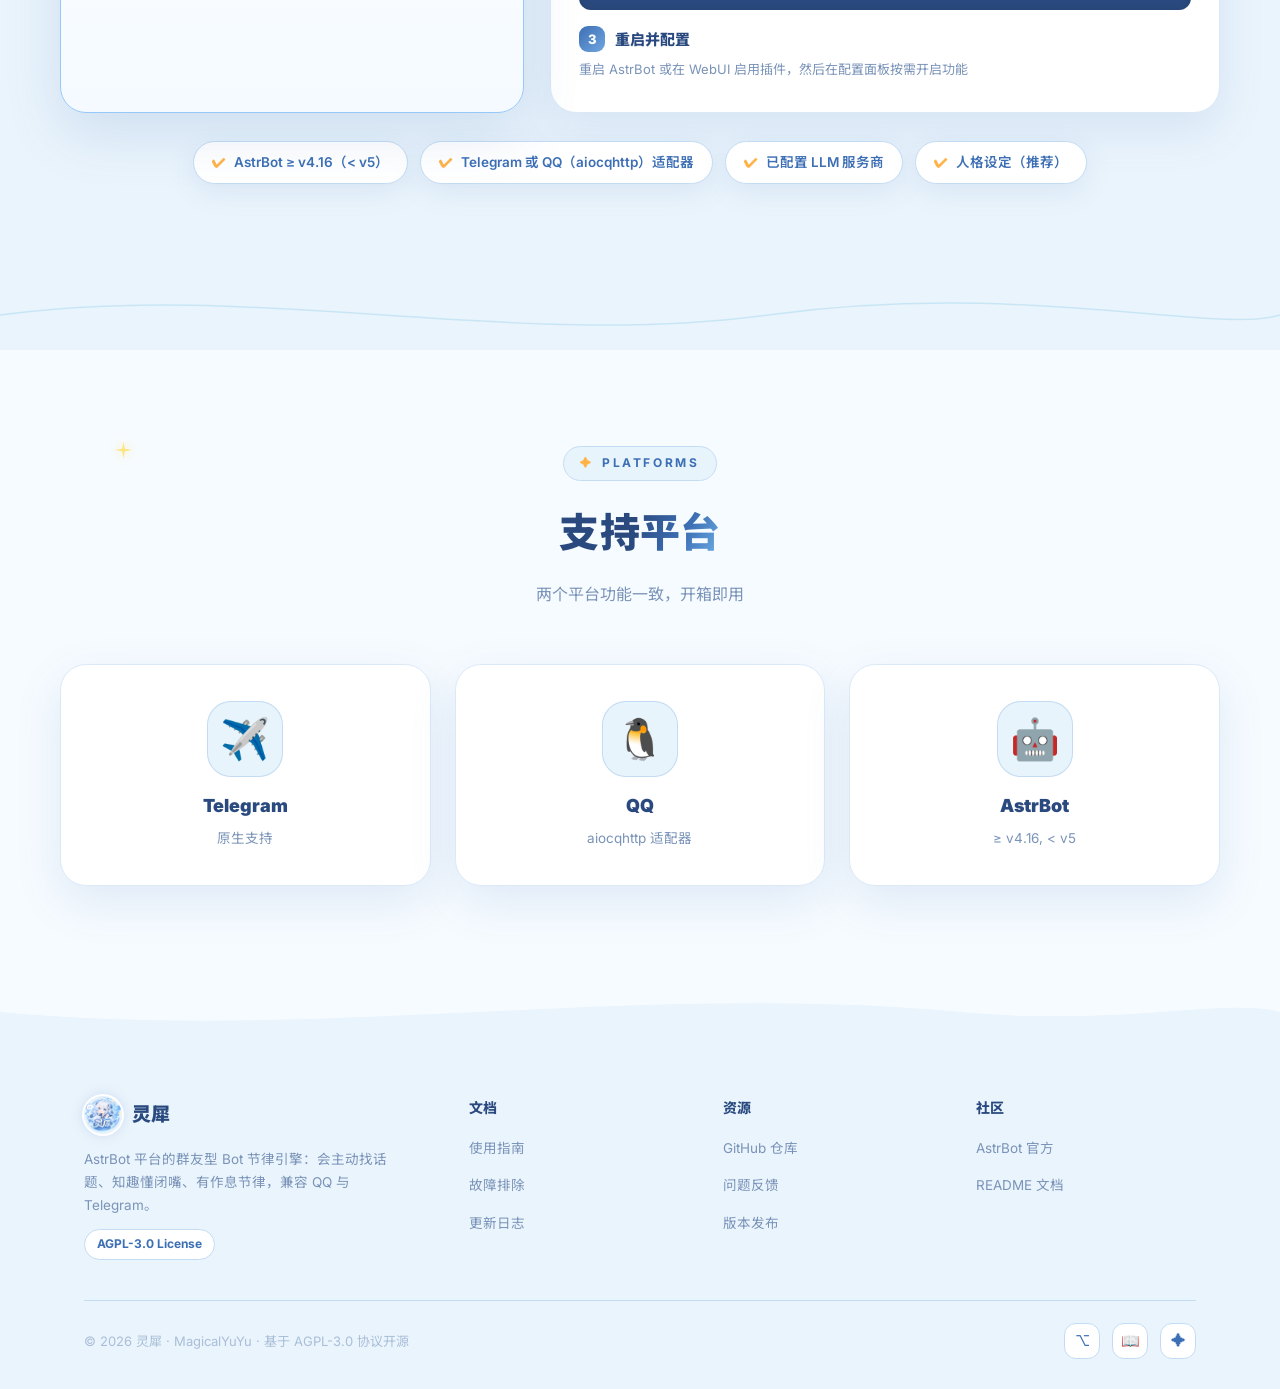
==== commit db50684d: "fix: v2.4.8 网页配置面板保存修复与参数口径整改 - 修复网页配置面板保存等写操作请求体为空的问题（fixes #2） - 后端对空配置保存显式拒绝并记录日志 - 修复自定义 RSS 源仅填" ====
--- a/docs/index.html
+++ b/docs/index.html
@@ -4,7 +4,7 @@
 <meta charset="UTF-8">
 <meta name="viewport" content="width=device-width, initial-scale=1.0">
 <title>灵犀 — 心有灵犀，不唤自来 | AstrBot 群友型 Bot 节律引擎</title>
-<meta name="description" content="灵犀是 AstrBot 平台的群友型 Bot 节律引擎：会主动找话题、知趣懂闭嘴、有作息节律。151 项参数 × 专属可视化面板，兼容 QQ 与 Telegram。">
+<meta name="description" content="灵犀是 AstrBot 平台的群友型 Bot 节律引擎：会主动找话题、知趣懂闭嘴、有作息节律。124 项参数 × 专属可视化面板，兼容 QQ 与 Telegram。">
 <meta name="keywords" content="灵犀, AstrBot, 节律引擎, 主动发言, 精力系统, 心流状态机, 冷场救场, 消息防抖, Bot 插件, Telegram, QQ">
 <meta name="author" content="MagicalYuYu">
 <meta name="robots" content="index, follow">
@@ -916,11 +916,11 @@
 
     <div class="hero-stats">
       <div class="stat-card">
-        <div class="stat-number" data-target="149">0</div>
+        <div class="stat-number" data-target="124">0</div>
         <div class="stat-label" data-i18n="stat_params">可调参数</div>
       </div>
       <div class="stat-card">
-        <div class="stat-number" data-target="9">0</div>
+        <div class="stat-number" data-target="12">0</div>
         <div class="stat-label" data-i18n="stat_topics">话题类别</div>
       </div>
       <div class="stat-card">
@@ -974,8 +974,8 @@
         <p class="pillar-desc" data-i18n="pillar1_desc">不只是被动应答——AIF 三要素主动发言引擎定时感知群内氛围，该开口时才开口</p>
         <ul class="pillar-list">
           <li data-i18n="pillar1_f1">AIF 主动发言引擎（旁观监测 ⇄ 主动主导）</li>
-          <li data-i18n="pillar1_f2">9 类话题 + 自定义话题 + 按群加权</li>
-          <li data-i18n="pillar1_f3">Fetcher 资讯注入：RSS 15 源 4 类 + 新闻 API</li>
+          <li data-i18n="pillar1_f2">12 类话题 + 自定义话题 + 按群加权</li>
+          <li data-i18n="pillar1_f3">Fetcher 资讯注入：RSS 7 类 22 源 + 新闻 API</li>
           <li data-i18n="pillar1_f4">6 种开头模式池，主动发言不复读自己</li>
         </ul>
       </div>
@@ -994,15 +994,15 @@
         </ul>
       </div>
 
-      <div class="pillar-card p3 reveal reveal-delay-2" data-tooltip="精调体系：151 项参数 14 组 + 21 项单群覆盖 + 用户概率乘数；面板入口：AstrBot WebUI → 插件管理 → 灵犀 → 配置面板。" data-i18n-tooltip="pillar3_tooltip">
+      <div class="pillar-card p3 reveal reveal-delay-2" data-tooltip="精调体系：124 项参数 13 组 + 24 项单群覆盖 + 用户概率乘数；面板入口：AstrBot WebUI → 插件管理 → 灵犀 → 配置面板。" data-i18n-tooltip="pillar3_tooltip">
         <div class="pillar-bar"></div>
         <div class="pillar-icon">🎛️</div>
         <h3 class="pillar-title" data-i18n="pillar3_title">可调校</h3>
         <div class="pillar-sub" data-i18n="pillar3_sub">Tunable</div>
-        <p class="pillar-desc" data-i18n="pillar3_desc">151 项参数 × 专属可视化面板——同一只 Bot，在每个群都可以有不同的性格</p>
+        <p class="pillar-desc" data-i18n="pillar3_desc">124 项参数 × 专属可视化面板——同一只 Bot，在每个群都可以有不同的性格</p>
         <ul class="pillar-list">
           <li data-i18n="pillar3_f1">专属 Web 配置面板，非 schema 冗长表单</li>
-          <li data-i18n="pillar3_f2">21 项参数按群覆盖 + 用户概率乘数</li>
+          <li data-i18n="pillar3_f2">24 项参数按群覆盖 + 用户概率乘数</li>
           <li data-i18n="pillar3_f3">Token 四维统计 + σ 异常告警</li>
           <li data-i18n="pillar3_f4">预设一键切换整体性格</li>
         </ul>
@@ -1029,15 +1029,15 @@
         <h3 class="feature-title" data-i18n="f1_title">主动找话题</h3>
         <p class="feature-desc" data-i18n="f1_desc">AIF 引擎定时感知群内氛围，该开口时才开口，不等被叫</p>
       </div>
-      <div class="feature-card" data-tooltip="配置：proactive_topic_categories / proactive_custom_topics&#10;九类：分享想法、提问讨论、回忆过去、关注某人、活跃气氛、科技资讯、游戏八卦、沙雕新闻、热点事件" data-i18n-tooltip="f2_tooltip">
+      <div class="feature-card" data-tooltip="配置：proactive_topic_categories / proactive_custom_topics&#10;十二类：分享想法、提问讨论、回忆过去、关注某人、活跃气氛、科技资讯、游戏八卦、沙雕新闻、热点事件、游戏、数码科技、开发者" data-i18n-tooltip="f2_tooltip">
         <div class="feature-icon">📚</div>
-        <h3 class="feature-title" data-i18n="f2_title">九类话题体系</h3>
+        <h3 class="feature-title" data-i18n="f2_title">十二类话题体系</h3>
         <p class="feature-desc" data-i18n="f2_desc">分享、提问、回忆、锐评资讯……支持自定义话题与按群加权</p>
       </div>
-      <div class="feature-card" data-tooltip="配置：fetcher 组 10 项&#10;默认：资讯池 15 条 · 缓存 TTL 6 小时 · 跨群共享池子、按群去重" data-i18n-tooltip="f3_tooltip">
+      <div class="feature-card" data-tooltip="配置：fetcher 组 11 项&#10;默认：资讯池 15 条 · 缓存 TTL 6 小时 · 跨群共享池子、按群去重" data-i18n-tooltip="f3_tooltip">
         <div class="feature-icon">📰</div>
         <h3 class="feature-title" data-i18n="f3_title">刷资讯发锐评</h3>
-        <p class="feature-desc" data-i18n="f3_desc">RSS 15 源 4 类 + 新闻 API 双通道，Bot 从索取者变成分享者</p>
+        <p class="feature-desc" data-i18n="f3_desc">RSS 7 类 22 源 + 新闻 API 双通道，Bot 从索取者变成分享者</p>
       </div>
       <div class="feature-card" data-tooltip="机制：6 种开头模式池随机注入 + 话题去重 + 开头去重 + 语义去重&#10;让每次主动发言都有新鲜感" data-i18n-tooltip="f4_tooltip">
         <div class="feature-icon">🎲</div>
@@ -1079,7 +1079,7 @@
         <h3 class="feature-title" data-i18n="f11_title">复读不打扰</h3>
         <p class="feature-desc" data-i18n="f11_desc">检测到复读链时概率 ×0.1，不打断群友的复读快乐</p>
       </div>
-      <div class="feature-card" data-tooltip="配置：proactive_quiet_hours 如 23:00-07:00,13:00-14:00（支持跨天）&#10;21 项参数可按群覆盖，适配海外时区" data-i18n-tooltip="f12_tooltip">
+      <div class="feature-card" data-tooltip="配置：proactive_quiet_hours 如 23:00-07:00,13:00-14:00（支持跨天）&#10;24 项参数可按群覆盖，适配海外时区" data-i18n-tooltip="f12_tooltip">
         <div class="feature-icon">🌙</div>
         <h3 class="feature-title" data-i18n="f12_title">有作息表</h3>
         <p class="feature-desc" data-i18n="f12_desc">多段跨天静默时段，到点休息；可按群覆盖适配海外时区</p>
@@ -1090,15 +1090,15 @@
         <h3 class="feature-title" data-i18n="f1_title">主动找话题</h3>
         <p class="feature-desc" data-i18n="f1_desc">AIF 引擎定时感知群内氛围，该开口时才开口，不等被叫</p>
       </div>
-      <div class="feature-card" data-tooltip="配置：proactive_topic_categories / proactive_custom_topics&#10;九类：分享想法、提问讨论、回忆过去、关注某人、活跃气氛、科技资讯、游戏八卦、沙雕新闻、热点事件" data-i18n-tooltip="f2_tooltip">
+      <div class="feature-card" data-tooltip="配置：proactive_topic_categories / proactive_custom_topics&#10;十二类：分享想法、提问讨论、回忆过去、关注某人、活跃气氛、科技资讯、游戏八卦、沙雕新闻、热点事件、游戏、数码科技、开发者" data-i18n-tooltip="f2_tooltip">
         <div class="feature-icon">📚</div>
-        <h3 class="feature-title" data-i18n="f2_title">九类话题体系</h3>
+        <h3 class="feature-title" data-i18n="f2_title">十二类话题体系</h3>
         <p class="feature-desc" data-i18n="f2_desc">分享、提问、回忆、锐评资讯……支持自定义话题与按群加权</p>
       </div>
-      <div class="feature-card" data-tooltip="配置：fetcher 组 10 项&#10;默认：资讯池 15 条 · 缓存 TTL 6 小时 · 跨群共享池子、按群去重" data-i18n-tooltip="f3_tooltip">
+      <div class="feature-card" data-tooltip="配置：fetcher 组 11 项&#10;默认：资讯池 15 条 · 缓存 TTL 6 小时 · 跨群共享池子、按群去重" data-i18n-tooltip="f3_tooltip">
         <div class="feature-icon">📰</div>
         <h3 class="feature-title" data-i18n="f3_title">刷资讯发锐评</h3>
-        <p class="feature-desc" data-i18n="f3_desc">RSS 15 源 4 类 + 新闻 API 双通道，Bot 从索取者变成分享者</p>
+        <p class="feature-desc" data-i18n="f3_desc">RSS 7 类 22 源 + 新闻 API 双通道，Bot 从索取者变成分享者</p>
       </div>
       <div class="feature-card" data-tooltip="机制：6 种开头模式池随机注入 + 话题去重 + 开头去重 + 语义去重&#10;让每次主动发言都有新鲜感" data-i18n-tooltip="f4_tooltip">
         <div class="feature-icon">🎲</div>
@@ -1140,7 +1140,7 @@
         <h3 class="feature-title" data-i18n="f11_title">复读不打扰</h3>
         <p class="feature-desc" data-i18n="f11_desc">检测到复读链时概率 ×0.1，不打断群友的复读快乐</p>
       </div>
-      <div class="feature-card" data-tooltip="配置：proactive_quiet_hours 如 23:00-07:00,13:00-14:00（支持跨天）&#10;21 项参数可按群覆盖，适配海外时区" data-i18n-tooltip="f12_tooltip">
+      <div class="feature-card" data-tooltip="配置：proactive_quiet_hours 如 23:00-07:00,13:00-14:00（支持跨天）&#10;24 项参数可按群覆盖，适配海外时区" data-i18n-tooltip="f12_tooltip">
         <div class="feature-icon">🌙</div>
         <h3 class="feature-title" data-i18n="f12_title">有作息表</h3>
         <p class="feature-desc" data-i18n="f12_desc">多段跨天静默时段，到点休息；可按群覆盖适配海外时区</p>
@@ -1303,7 +1303,7 @@
         <div class="n-title" data-i18n="pn3_title">退却与静默检查</div>
         <div class="n-desc" data-i18n="pn3_desc">五路退却 · 时间窗 · 作息</div>
       </div>
-      <div class="proactive-node" data-tooltip="9 类话题 + 自定义话题 + Fetcher 资讯池（15 条跨群去重）+ 开头模式池防模板。" data-i18n-tooltip="pn4_tooltip">
+      <div class="proactive-node" data-tooltip="12 类话题 + 自定义话题 + Fetcher 资讯池（15 条跨群去重）+ 开头模式池防模板。" data-i18n-tooltip="pn4_tooltip">
         <div class="n-icon">💡</div>
         <div class="n-title" data-i18n="pn4_title">话题选择</div>
         <div class="n-desc" data-i18n="pn4_desc">话题体系 + 资讯池注入</div>
@@ -1368,13 +1368,13 @@
       </div>
       <div class="tune-card reveal reveal-delay-1">
         <div class="tune-icon">🔧</div>
-        <h3 class="tune-title" data-i18n="tune2_title">151 项可调参数</h3>
-        <p class="tune-desc" data-i18n="tune2_desc">14 个配置分组，从精力恢复速率到话题权重全部可调，均有合理默认值开箱即用</p>
+        <h3 class="tune-title" data-i18n="tune2_title">124 项可调参数</h3>
+        <p class="tune-desc" data-i18n="tune2_desc">13 个配置分组，从精力恢复速率到话题权重全部可调，均有合理默认值开箱即用</p>
       </div>
       <div class="tune-card reveal reveal-delay-2">
         <div class="tune-icon">🎚️</div>
         <h3 class="tune-title" data-i18n="tune3_title">单群单人精调</h3>
-        <p class="tune-desc" data-i18n="tune3_desc">21 项参数按群覆盖（<code>group_overrides</code>）+ 用户级回复概率乘数（<code>user_prob_overrides</code>，0 = 永不回复某人）</p>
+        <p class="tune-desc" data-i18n="tune3_desc">24 项参数按群覆盖（<code>group_overrides</code>）+ 用户级回复概率乘数（<code>user_prob_overrides</code>，0 = 永不回复某人）</p>
       </div>
       <div class="tune-card reveal">
         <div class="tune-icon">💰</div>
@@ -1404,8 +1404,8 @@
   <div class="section-inner">
     <div class="section-header reveal">
       <span class="section-tag">CONFIG</span>
-      <h2 class="section-title" data-i18n="config_title">十四个<span class="accent">配置分组</span></h2>
-      <p class="section-desc" data-i18n="config_desc">151 项参数按 14 个分组组织，悬停查看关键默认值</p>
+      <h2 class="section-title" data-i18n="config_title">十三个<span class="accent">配置分组</span></h2>
+      <p class="section-desc" data-i18n="config_desc">124 项参数按 13 个分组组织，悬停查看关键默认值</p>
     </div>
 
     <div class="config-grid">
@@ -1493,18 +1493,18 @@
           <div class="config-desc" data-i18n="config12_desc">分段正则、延迟策略、智能均分</div>
         </div>
       </div>
-      <div class="config-item reveal" data-tooltip="3 项（含 33 个子字段）：group_overrides 单群覆盖 21 项 · user_prob_overrides 用户概率乘数 · splitter_advanced 分段高级参数" data-i18n-tooltip="config13_tooltip">
+      <div class="config-item reveal" data-tooltip="3 项（含 36 个子字段）：group_overrides 单群覆盖 24 项 · user_prob_overrides 用户概率乘数 · splitter_advanced 分段高级参数" data-i18n-tooltip="config13_tooltip">
         <div class="config-num">13</div>
         <div class="config-info">
           <div class="config-name" data-i18n="config13_name">⚙️ 高级设置</div>
           <div class="config-desc" data-i18n="config13_desc">单群参数覆盖、用户概率覆盖、分段高级参数</div>
         </div>
       </div>
-      <div class="config-item reveal" data-tooltip="10 项：enabled=false · rss_enabled=true · cache_ttl=21600s · pool_size=15 · 支持自定义 RSS 源与 HTTP 代理（NSSM 服务场景）" data-i18n-tooltip="config14_tooltip">
+      <div class="config-item reveal" data-tooltip="11 项：enabled=false · rss_enabled=true · cache_ttl=21600s · pool_size=15 · 支持自定义 RSS 源与 HTTP 代理（NSSM 服务场景）" data-i18n-tooltip="config14_tooltip">
         <div class="config-num">14</div>
         <div class="config-info">
           <div class="config-name" data-i18n="config14_name">📡 外部资讯模块</div>
-          <div class="config-desc" data-i18n="config14_desc">内置 15 源、RSS+API 双通道、跨群去重</div>
+          <div class="config-desc" data-i18n="config14_desc">内置 7 类 22 源、RSS+API 双通道、跨群去重</div>
         </div>
       </div>
     </div>
@@ -1525,7 +1525,7 @@
     <div class="section-header reveal">
       <span class="section-tag">INSTALL</span>
       <h2 class="section-title" data-i18n="install_title">几分钟<span class="accent">装好即用</span></h2>
-      <p class="section-desc" data-i18n="install_desc">仅 2 个轻量 pip 依赖（feedparser + aiohttp），151 项参数均有合理默认值</p>
+      <p class="section-desc" data-i18n="install_desc">仅 2 个轻量 pip 依赖（feedparser + aiohttp），124 项参数均有合理默认值</p>
     </div>
 
     <div class="install-grid">
@@ -1695,8 +1695,8 @@
     pillar1_title: '会主动', pillar1_sub: 'Proactive',
     pillar1_desc: '不只是被动应答——AIF 三要素主动发言引擎定时感知群内氛围，该开口时才开口',
     pillar1_f1: 'AIF 主动发言引擎（旁观监测 ⇄ 主动主导）',
-    pillar1_f2: '9 类话题 + 自定义话题 + 按群加权',
-    pillar1_f3: 'Fetcher 资讯注入：RSS 15 源 4 类 + 新闻 API',
+    pillar1_f2: '12 类话题 + 自定义话题 + 按群加权',
+    pillar1_f3: 'Fetcher 资讯注入：RSS 7 类 22 源 + 新闻 API',
     pillar1_f4: '6 种开头模式池，主动发言不复读自己',
     pillar1_tooltip: '核心配置：proactive_speak 组 22 项参数——开关、检查间隔、触发概率、每日上限、时间窗、静默时段、五路退却时长。',
     pillar2_title: '知进退', pillar2_sub: 'Tactful',
@@ -1707,20 +1707,20 @@
     pillar2_f4: '多段跨天静默时段，有作息表',
     pillar2_tooltip: '退却机制：活跃激增/连续SKIP/厌烦关键词/自说自话/连续无人回应，五路任一触发即收声；连续 2/3/4 次无人回应递进退让 2h/6h/24h。',
     pillar3_title: '可调校', pillar3_sub: 'Tunable',
-    pillar3_desc: '151 项参数 × 专属可视化面板——同一只 Bot，在每个群都可以有不同的性格',
+    pillar3_desc: '124 项参数 × 专属可视化面板——同一只 Bot，在每个群都可以有不同的性格',
     pillar3_f1: '专属 Web 配置面板，非 schema 冗长表单',
-    pillar3_f2: '21 项参数按群覆盖 + 用户概率乘数',
+    pillar3_f2: '24 项参数按群覆盖 + 用户概率乘数',
     pillar3_f3: 'Token 四维统计 + σ 异常告警',
     pillar3_f4: '预设一键切换整体性格',
-    pillar3_tooltip: '精调体系：151 项参数 14 组 + 21 项单群覆盖 + 用户概率乘数；面板入口：AstrBot WebUI → 插件管理 → 灵犀 → 配置面板。',
+    pillar3_tooltip: '精调体系：124 项参数 13 组 + 24 项单群覆盖 + 用户概率乘数；面板入口：AstrBot WebUI → 插件管理 → 灵犀 → 配置面板。',
     features_title: '让 Bot 更像<span class="accent">真实群友</span>的细节',
     features_desc: '从主动发起到知趣闭嘴，从社交呼吸到成本精算',
     f1_title: '主动找话题', f1_desc: 'AIF 引擎定时感知群内氛围，该开口时才开口，不等被叫',
     f1_tooltip: '配置：proactive_enabled 默认关闭，开启即用\n默认：检查间隔 600s · 冷却 1800s · 每日上限 20 次',
-    f2_title: '九类话题体系', f2_desc: '分享、提问、回忆、锐评资讯……支持自定义话题与按群加权',
-    f2_tooltip: '配置：proactive_topic_categories / proactive_custom_topics\n九类：分享想法、提问讨论、回忆过去、关注某人、活跃气氛、科技资讯、游戏八卦、沙雕新闻、热点事件',
-    f3_title: '刷资讯发锐评', f3_desc: 'RSS 15 源 4 类 + 新闻 API 双通道，Bot 从索取者变成分享者',
-    f3_tooltip: '配置：fetcher 组 10 项\n默认：资讯池 15 条 · 缓存 TTL 6 小时 · 跨群共享池子、按群去重',
+    f2_title: '十二类话题体系', f2_desc: '分享、提问、回忆、锐评资讯……支持自定义话题与按群加权',
+    f2_tooltip: '配置：proactive_topic_categories / proactive_custom_topics\n十二类：分享想法、提问讨论、回忆过去、关注某人、活跃气氛、科技资讯、游戏八卦、沙雕新闻、热点事件、游戏、数码科技、开发者',
+    f3_title: '刷资讯发锐评', f3_desc: 'RSS 7 类 22 源 + 新闻 API 双通道，Bot 从索取者变成分享者',
+    f3_tooltip: '配置：fetcher 组 11 项\n默认：资讯池 15 条 · 缓存 TTL 6 小时 · 跨群共享池子、按群去重',
     f4_title: '防模板化开口', f4_desc: '开头模式池随机 + 三重去重，主动发言不复读自己',
     f4_tooltip: '机制：6 种开头模式池随机注入 + 话题去重 + 开头去重 + 语义去重\n让每次主动发言都有新鲜感',
     f5_title: '唤名即应', f5_desc: '叫名字必回——多别名、大小写不敏感，回复引用也算呼叫',
@@ -1738,7 +1738,7 @@
     f11_title: '复读不打扰', f11_desc: '检测到复读链时概率 ×0.1，不打断群友的复读快乐',
     f11_tooltip: '配置：repeat_suppress_enabled / repeat_suppress_factor=0.1\n复读链检测含部分子串与 Telegram 加一，维护群友复读快乐',
     f12_title: '有作息表', f12_desc: '多段跨天静默时段，到点休息；可按群覆盖适配海外时区',
-    f12_tooltip: '配置：proactive_quiet_hours 如 23:00-07:00,13:00-14:00（支持跨天）\n21 项参数可按群覆盖，适配海外时区',
+    f12_tooltip: '配置：proactive_quiet_hours 如 23:00-07:00,13:00-14:00（支持跨天）\n24 项参数可按群覆盖，适配海外时区',
     compare_title: '没有灵犀 vs <span class="accent">有了灵犀</span>',
     compare_desc: '同样是群聊场景，灵犀让 Bot 的存在感从"工具"变成"伙伴"',
     compare_before_title: '没有灵犀', compare_after_title: '有了灵犀',
@@ -1779,7 +1779,7 @@
     pn3_title: '退却与静默检查', pn3_desc: '五路退却 · 时间窗 · 作息',
     pn3_tooltip: '五路退却 + 时间窗 09:00–23:00 + 静默时段（默认 23:00–07:00）+ 精力下限 0.15，任一不满足即跳过本轮。',
     pn4_title: '话题选择', pn4_desc: '话题体系 + 资讯池注入',
-    pn4_tooltip: '9 类话题 + 自定义话题 + Fetcher 资讯池（15 条跨群去重）+ 开头模式池防模板。',
+    pn4_tooltip: '12 类话题 + 自定义话题 + Fetcher 资讯池（15 条跨群去重）+ 开头模式池防模板。',
     pn5_title: '汇入输出管线', pn5_desc: '双回路共享一套记忆',
     pn5_tooltip: '与被动回路共用防抖、上下文工程与输出管线；CPS（上下文契合度）与采纳率每群可查。',
     fsm_title: '心流状态机实时演示',
@@ -1793,10 +1793,10 @@
     tuning_desc: '专属可视化配置面板 + 精细到单群单人的调校体系',
     tune1_title: '专属 Web 配置面板',
     tune1_desc: '不是 schema 自动生成的冗长表单：分组标签、实时状态 5 秒轮询、预设一键切换、测试发言、日志控制台、未保存提醒',
-    tune2_title: '151 项可调参数',
-    tune2_desc: '14 个配置分组，从精力恢复速率到话题权重全部可调，均有合理默认值开箱即用',
+    tune2_title: '124 项可调参数',
+    tune2_desc: '13 个配置分组，从精力恢复速率到话题权重全部可调，均有合理默认值开箱即用',
     tune3_title: '单群单人精调',
-    tune3_desc: '21 项参数按群覆盖（<code>group_overrides</code>）+ 用户级回复概率乘数（<code>user_prob_overrides</code>，0 = 永不回复某人）',
+    tune3_desc: '24 项参数按群覆盖（<code>group_overrides</code>）+ 用户级回复概率乘数（<code>user_prob_overrides</code>，0 = 永不回复某人）',
     tune4_title: 'Token 精算师',
     tune4_desc: '小模型上下文压缩 + 增量注入 + 四维度统计（模型/群组/小时/唤醒类型）+ σ 异常告警（σ=2.0）',
     tune5_title: '分层对话记忆',
@@ -1804,8 +1804,8 @@
     tune6_title: '图片双通道理解',
     tune6_desc: '框架图片描述直取为主（零成本）+ 自定义多模态模型降级识别兜底（<code>image_context_custom_model</code>）',
     panel_entry: '面板入口：<strong>AstrBot WebUI → 插件管理 → 灵犀 → 配置面板</strong>；所有参数也可在插件配置中直接修改',
-    config_title: '十四个<span class="accent">配置分组</span>',
-    config_desc: '151 项参数按 14 个分组组织，悬停查看关键默认值',
+    config_title: '十三个<span class="accent">配置分组</span>',
+    config_desc: '124 项参数按 13 个分组组织，悬停查看关键默认值',
     config1_name: '🧩 基础设置', config1_desc: '名称关键词、上下文工程、对话记忆、模型路由',
     config1_tooltip: "34 项：bot_name='Bot' · keyword_reply_prob=0.5 · context_messages_count=10 · bypass_core_context=true · 上下文压缩/分层记忆/异常检测等",
     config2_name: '🔒 群组过滤', config2_desc: '白名单、黑名单、生效群控制',
@@ -1831,11 +1831,11 @@
     config12_name: '✂️ 消息分段', config12_desc: '分段正则、延迟策略、智能均分',
     config12_tooltip: "8 项：enabled=false · 剔除末尾标点 · 智能均分 · 延迟策略 linear · 分段正则可自定义",
     config13_name: '⚙️ 高级设置', config13_desc: '单群参数覆盖、用户概率覆盖、分段高级参数',
-    config13_tooltip: '3 项（含 33 个子字段）：group_overrides 单群覆盖 21 项 · user_prob_overrides 用户概率乘数 · splitter_advanced 分段高级参数',
-    config14_name: '📡 外部资讯模块', config14_desc: '内置 15 源、RSS+API 双通道、跨群去重',
-    config14_tooltip: '10 项：enabled=false · rss_enabled=true · cache_ttl=21600s · pool_size=15 · 支持自定义 RSS 源与 HTTP 代理（NSSM 服务场景）',
+    config13_tooltip: '3 项（含 36 个子字段）：group_overrides 单群覆盖 24 项 · user_prob_overrides 用户概率乘数 · splitter_advanced 分段高级参数',
+    config14_name: '📡 外部资讯模块', config14_desc: '内置 7 类 22 源、RSS+API 双通道、跨群去重',
+    config14_tooltip: '11 项：enabled=false · rss_enabled=true · cache_ttl=21600s · pool_size=15 · 支持自定义 RSS 源与 HTTP 代理（NSSM 服务场景）',
     install_title: '几分钟<span class="accent">装好即用</span>',
-    install_desc: '仅 2 个轻量 pip 依赖（feedparser + aiohttp），151 项参数均有合理默认值',
+    install_desc: '仅 2 个轻量 pip 依赖（feedparser + aiohttp），124 项参数均有合理默认值',
     install_badge: '推荐 · 上架审核中',
     install_market_title: '插件市场安装',
     install_market_desc: '在 AstrBot 插件市场搜索「灵犀」或 astrbot_plugin_smart_wakeup，点击安装，依赖自动处理',
@@ -1881,8 +1881,8 @@
     pillar1_title: 'Proactive', pillar1_sub: 'Speaks First',
     pillar1_desc: 'Beyond passive replies — the AIF proactive engine senses group atmosphere on a schedule and speaks only when the moment is right',
     pillar1_f1: 'AIF engine (passive monitoring ⇄ agent dominant)',
-    pillar1_f2: '9 topic types + custom topics + per-group weights',
-    pillar1_f3: 'Fetcher news injection: 15 RSS feeds + news APIs',
+    pillar1_f2: '12 topic types + custom topics + per-group weights',
+    pillar1_f3: 'Fetcher news injection: 22 built-in RSS feeds + news APIs',
     pillar1_f4: '6 opener patterns so it never repeats itself',
     pillar1_tooltip: 'Config: proactive_speak group, 22 params — enable switch, check interval, trigger probability, daily limit, time window, quiet hours, retreat durations.',
     pillar2_title: 'Tactful', pillar2_sub: 'Knows When to Stop',
@@ -1893,20 +1893,20 @@
     pillar2_f4: 'Multi-segment quiet hours across midnight',
     pillar2_tooltip: 'Retreat: active surge / consecutive SKIP / annoyance keywords / self-talk ratio / no response — any triggers silence; 2/3/4 consecutive no-responses escalate to 2h/6h/24h.',
     pillar3_title: 'Tunable', pillar3_sub: 'Dial It In',
-    pillar3_desc: '151 params × a dedicated visual panel — the same bot can have a different personality in every group',
+    pillar3_desc: '124 params × a dedicated visual panel — the same bot can have a different personality in every group',
     pillar3_f1: 'Dedicated web panel, not a schema form',
-    pillar3_f2: '21 per-group overrides + per-user probability',
+    pillar3_f2: '24 per-group overrides + per-user probability',
     pillar3_f3: '4-dimension token stats + σ anomaly alerts',
     pillar3_f4: 'One-click preset switching',
-    pillar3_tooltip: 'Tuning: 151 params in 14 groups + 21 per-group overrides + user probability multipliers; panel: AstrBot WebUI → Plugins → Lingxi → Config Panel.',
+    pillar3_tooltip: 'Tuning: 124 params in 13 groups + 24 per-group overrides + user probability multipliers; panel: AstrBot WebUI → Plugins → Lingxi → Config Panel.',
     features_title: 'Details That Make a Bot a <span class="accent">Real Group Member</span>',
     features_desc: 'From speaking first to backing off, from social rhythm to token budgeting',
     f1_title: 'Starts Topics', f1_desc: 'The AIF engine senses group atmosphere on schedule and speaks when it should',
     f1_tooltip: 'Config: proactive_enabled (off by default)\nDefaults: check 600s · cooldown 1800s · daily limit 20',
-    f2_title: '9 Topic Types', f2_desc: 'Share, ask, reminisce, comment on news… custom topics with per-group weights',
-    f2_tooltip: 'Config: proactive_topic_categories / proactive_custom_topics\n9 types: share ideas, discussions, memories, notice someone, liven up, tech/gaming/funny news, hot events',
-    f3_title: 'Fetches & Comments', f3_desc: '15 RSS feeds in 4 categories + news APIs; from information seeker to sharer',
-    f3_tooltip: 'Config: fetcher group, 10 params\nDefaults: pool 15 items · TTL 6h · shared pool, per-group dedup',
+    f2_title: '12 Topic Types', f2_desc: 'Share, ask, reminisce, comment on news… custom topics with per-group weights',
+    f2_tooltip: 'Config: proactive_topic_categories / proactive_custom_topics\n12 types: share ideas, discussions, memories, notice someone, lighten the mood, tech news, gaming gossip, odd news, hot events, gaming, digital tech, developers',
+    f3_title: 'Fetches & Comments', f3_desc: '22 RSS feeds in 7 categories + news APIs; from information seeker to sharer',
+    f3_tooltip: 'Config: fetcher group, 11 params\nDefaults: pool 15 items · TTL 6h · shared pool, per-group dedup',
     f4_title: 'Anti-Template Openings', f4_desc: '6 opener patterns + triple dedup — never repeats itself',
     f4_tooltip: 'Mechanism: 6 opener patterns randomly injected + topic/opening/semantic dedup',
     f5_title: 'Answers to Its Name', f5_desc: 'Always replies when named — multi-alias, case-insensitive; replies and quotes count too',
@@ -1924,7 +1924,7 @@
     f11_title: 'No Repeat Interruption', f11_desc: 'Probability ×0.1 when a repeat chain is detected',
     f11_tooltip: 'Config: repeat_suppress_enabled / repeat_suppress_factor=0.1\nChain detection incl. partial substrings and Telegram +1',
     f12_title: 'Has a Sleep Schedule', f12_desc: 'Multi-segment quiet hours across midnight; per-group override for overseas time zones',
-    f12_tooltip: 'Config: proactive_quiet_hours e.g. 23:00-07:00,13:00-14:00 (crosses midnight)\n21 params overridable per group',
+    f12_tooltip: 'Config: proactive_quiet_hours e.g. 23:00-07:00,13:00-14:00 (crosses midnight)\n24 params overridable per group',
     compare_title: 'Without vs <span class="accent">With Lingxi</span>',
     compare_desc: 'Same group chat — Lingxi turns the bot from a "tool" into a "companion"',
     compare_before_title: 'Without Lingxi', compare_after_title: 'With Lingxi',
@@ -1965,7 +1965,7 @@
     pn3_title: 'Retreat & Quiet Check', pn3_desc: '5 retreats · window · quiet hours',
     pn3_tooltip: 'Five retreats + window 09:00–23:00 + quiet hours (default 23:00–07:00) + energy floor 0.15.',
     pn4_title: 'Topic Selection', pn4_desc: 'Topic system + news pool',
-    pn4_tooltip: '9 topic types + custom + Fetcher pool (15 items, cross-group dedup) + opener patterns.',
+    pn4_tooltip: '12 topic types + custom + Fetcher pool (15 items, cross-group dedup) + opener patterns.',
     pn5_title: 'Into Output Pipeline', pn5_desc: 'Both loops share one memory',
     pn5_tooltip: 'Shares debounce, context engineering and output pipeline; CPS & adoption metrics per group.',
     fsm_title: 'Flow State Machine Demo',
@@ -1979,10 +1979,10 @@
     tuning_desc: 'A dedicated config panel plus per-group, per-user tuning',
     tune1_title: 'Dedicated Web Panel',
     tune1_desc: 'Not a generated schema form: grouped tabs, 5s live status, one-click presets, test speech, log console, unsaved-changes guard',
-    tune2_title: '149 Tunable Params',
+    tune2_title: '124 Tunable Params',
     tune2_desc: '13 config groups — from energy recovery to topic weights, all with sensible defaults',
     tune3_title: 'Per-Group / Per-User',
-    tune3_desc: '21 per-group overrides (<code>group_overrides</code>) + per-user reply multipliers (<code>user_prob_overrides</code>, 0 = never reply)',
+    tune3_desc: '24 per-group overrides (<code>group_overrides</code>) + per-user reply multipliers (<code>user_prob_overrides</code>, 0 = never reply)',
     tune4_title: 'Token Accountant',
     tune4_desc: 'Small-model compression + incremental injection + 4-dimension stats (model/group/hour/wake type) + σ anomaly alerts (σ=2.0)',
     tune5_title: 'Layered Memory',
@@ -1990,8 +1990,8 @@
     tune6_title: 'Dual-Channel Vision',
     tune6_desc: 'Framework image captions first (zero cost) + custom multimodal model fallback (<code>image_context_custom_model</code>)',
     panel_entry: 'Panel: <strong>AstrBot WebUI → Plugins → Lingxi → Config Panel</strong>; every param is also editable in plugin config',
-    config_title: '14 <span class="accent">Config Groups</span>',
-    config_desc: '151 params in 14 groups — hover for key defaults',
+    config_title: '13 <span class="accent">Config Groups</span>',
+    config_desc: '124 params in 13 groups — hover for key defaults',
     config1_name: '🧩 Basics', config1_desc: 'Names & keywords, context engineering, memory, model routing',
     config1_tooltip: "34 items: bot_name='Bot' · keyword_reply_prob=0.5 · context_messages_count=10 · bypass_core_context=true · compression/memory/anomaly detection",
     config2_name: '🔒 Group Filter', config2_desc: 'Whitelist, blacklist, scope control',
@@ -2017,11 +2017,11 @@
     config12_name: '✂️ Message Splitting', config12_desc: 'Split regex, delay strategy, smart split',
     config12_tooltip: "8 items: enabled=false · trailing punctuation strip · smart split · linear delay · custom regex",
     config13_name: '⚙️ Advanced', config13_desc: 'Per-group overrides, user multipliers, splitter advanced',
-    config13_tooltip: '3 items (33 sub-fields): group_overrides 21 fields · user_prob_overrides · splitter_advanced',
-    config14_name: '📡 Fetcher', config14_desc: '15 built-in feeds, RSS+API, cross-group dedup',
-    config14_tooltip: '10 items: enabled=false · rss_enabled=true · cache_ttl=21600s · pool_size=15 · custom feeds & HTTP proxy',
+    config13_tooltip: '3 items (36 sub-fields): group_overrides 24 fields · user_prob_overrides · splitter_advanced',
+    config14_name: '📡 Fetcher', config14_desc: '22 built-in feeds in 7 categories, RSS+API, cross-group dedup',
+    config14_tooltip: '11 items: enabled=false · rss_enabled=true · cache_ttl=21600s · pool_size=15 · custom feeds & HTTP proxy',
     install_title: 'Ready in <span class="accent">Minutes</span>',
-    install_desc: 'Only 2 lightweight pip deps (feedparser + aiohttp); all 151 params have sensible defaults',
+    install_desc: 'Only 2 lightweight pip deps (feedparser + aiohttp); all 124 params have sensible defaults',
     install_badge: 'Recommended · Review Pending',
     install_market_title: 'From Plugin Market',
     install_market_desc: 'Search "Lingxi" or astrbot_plugin_smart_wakeup in the AstrBot plugin market; deps handled automatically',
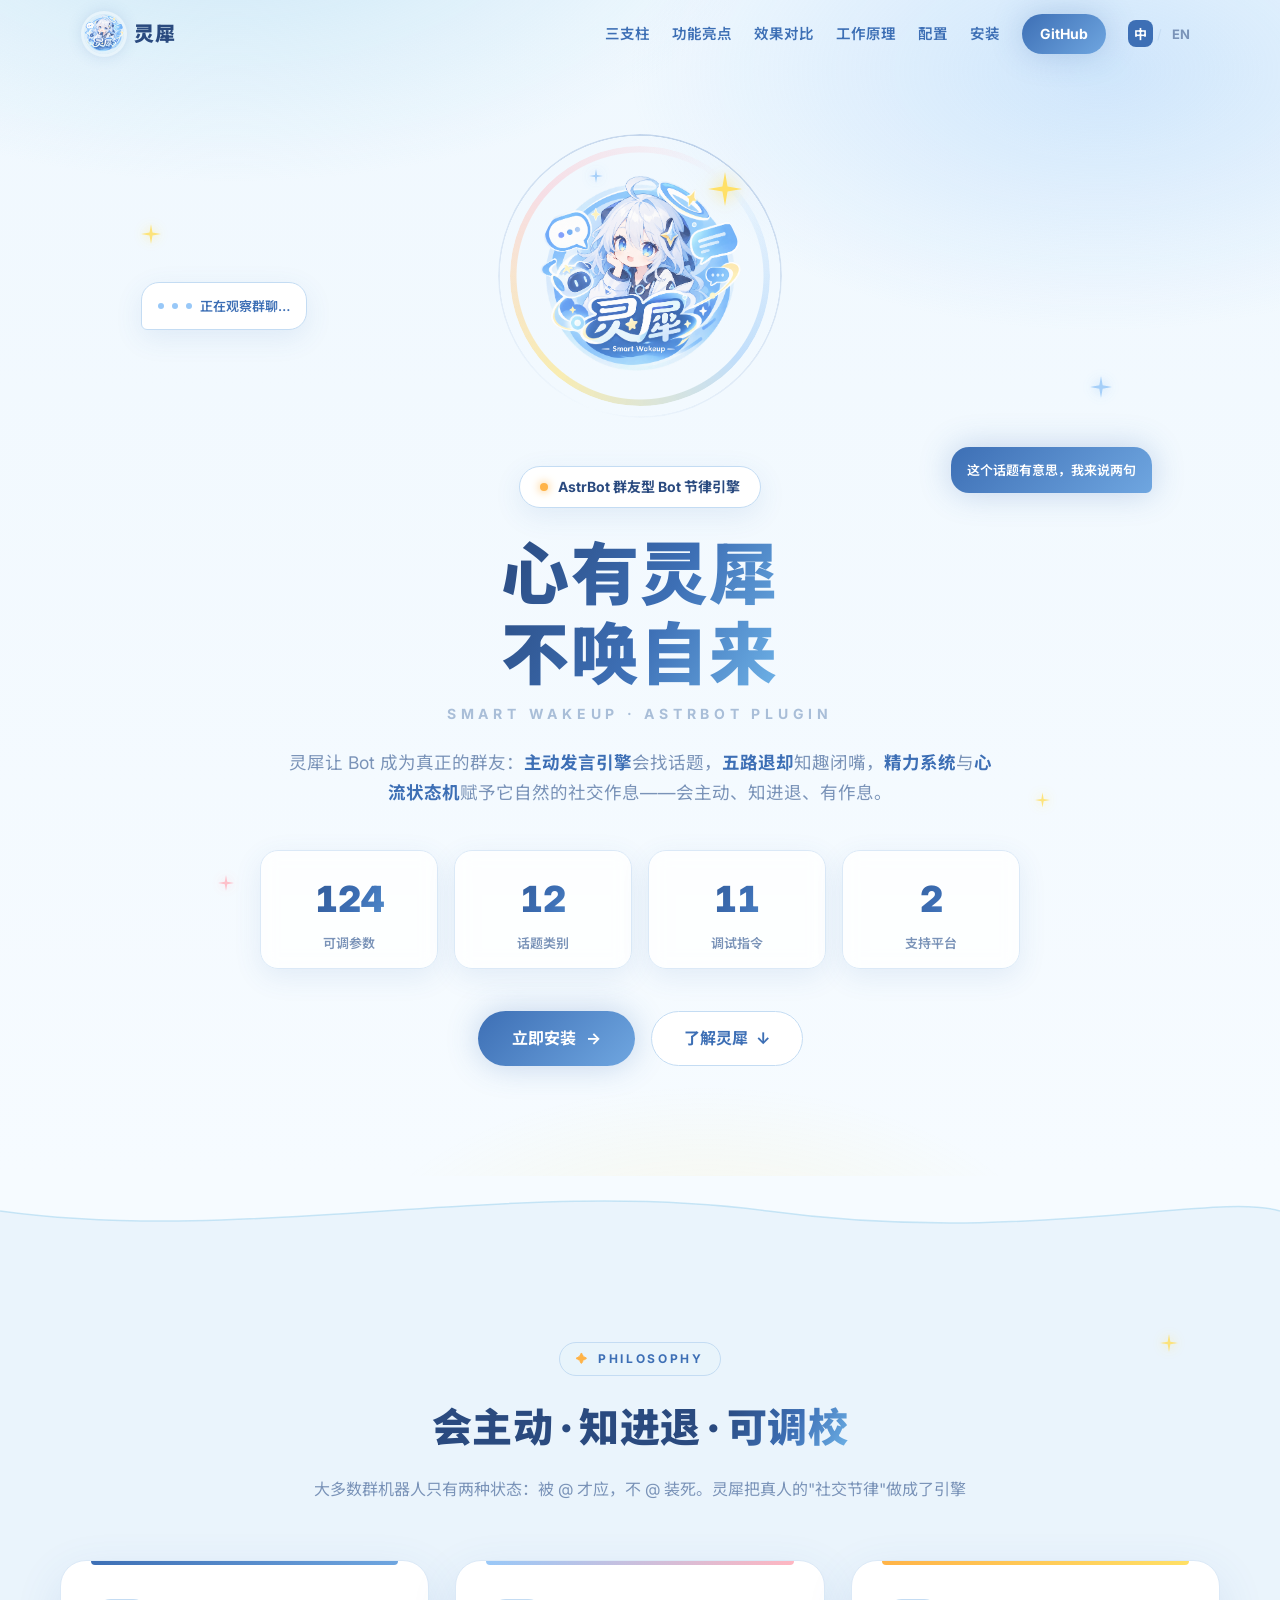
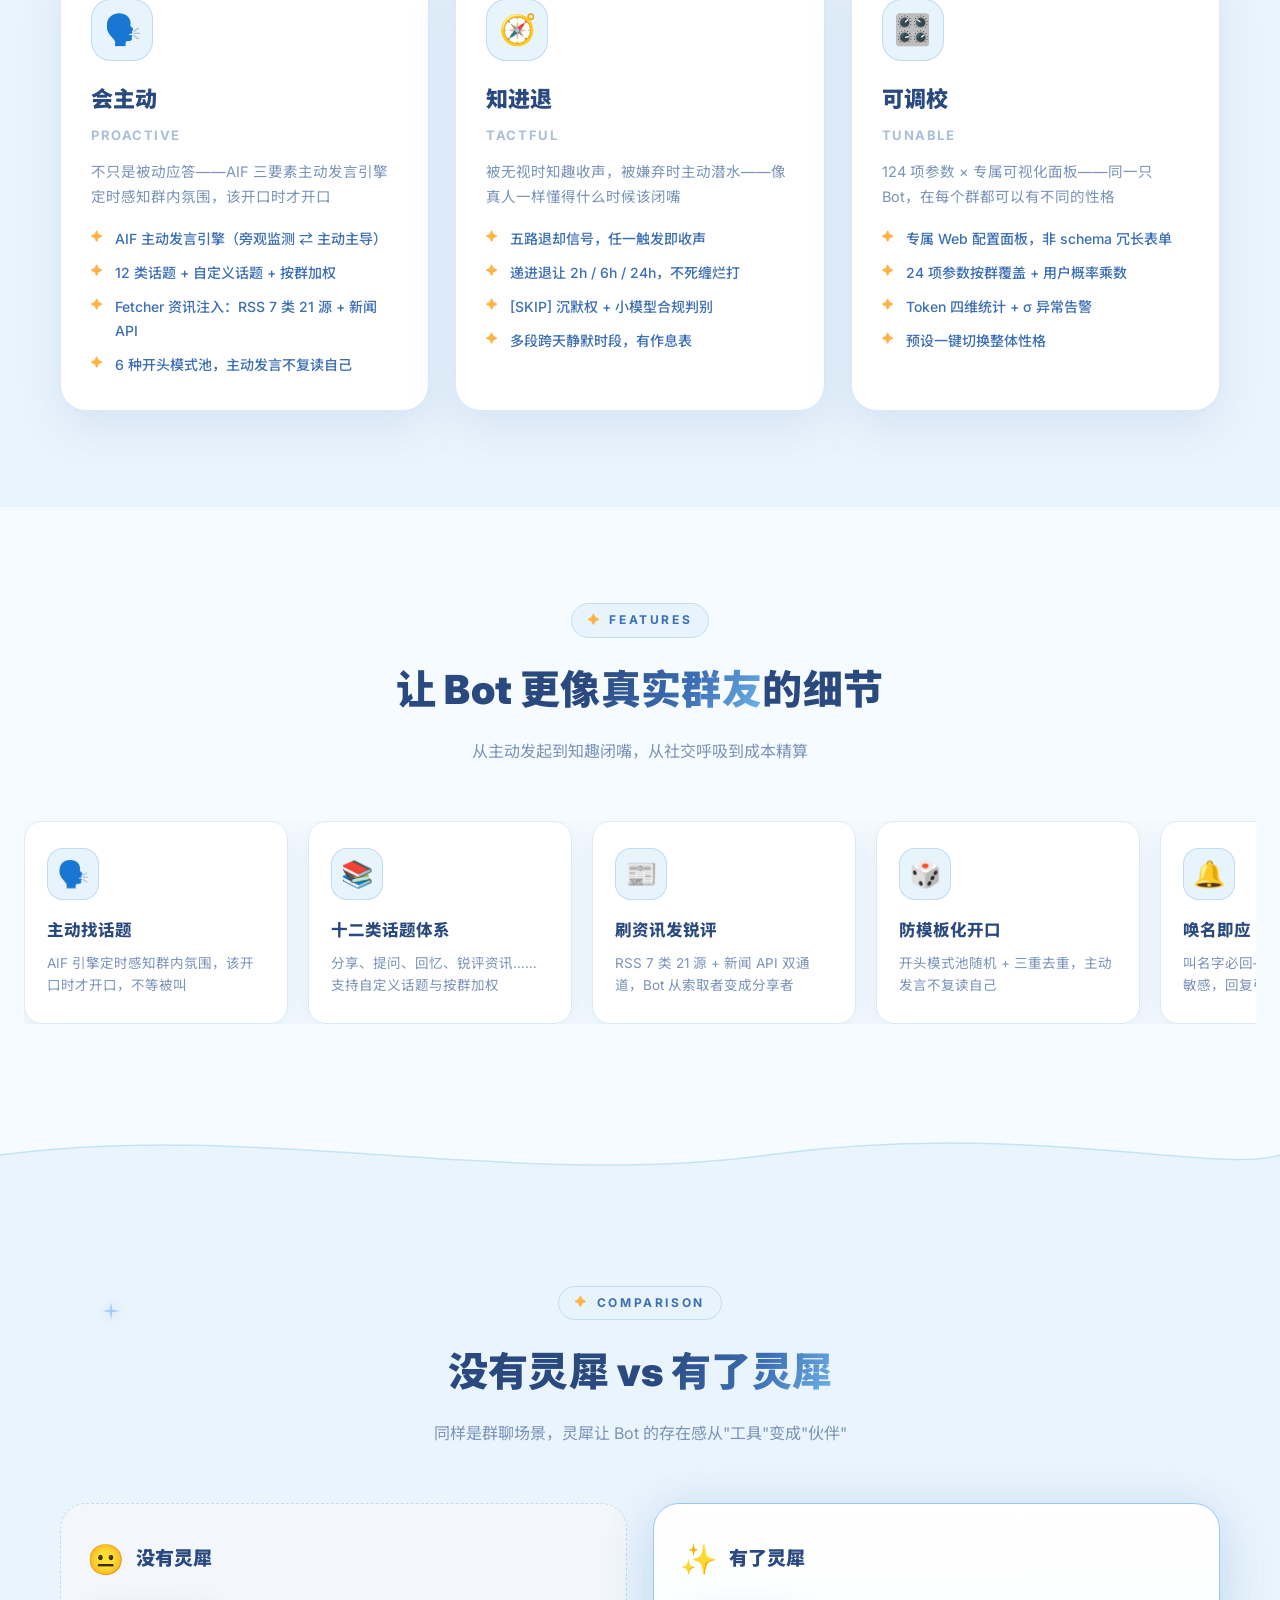
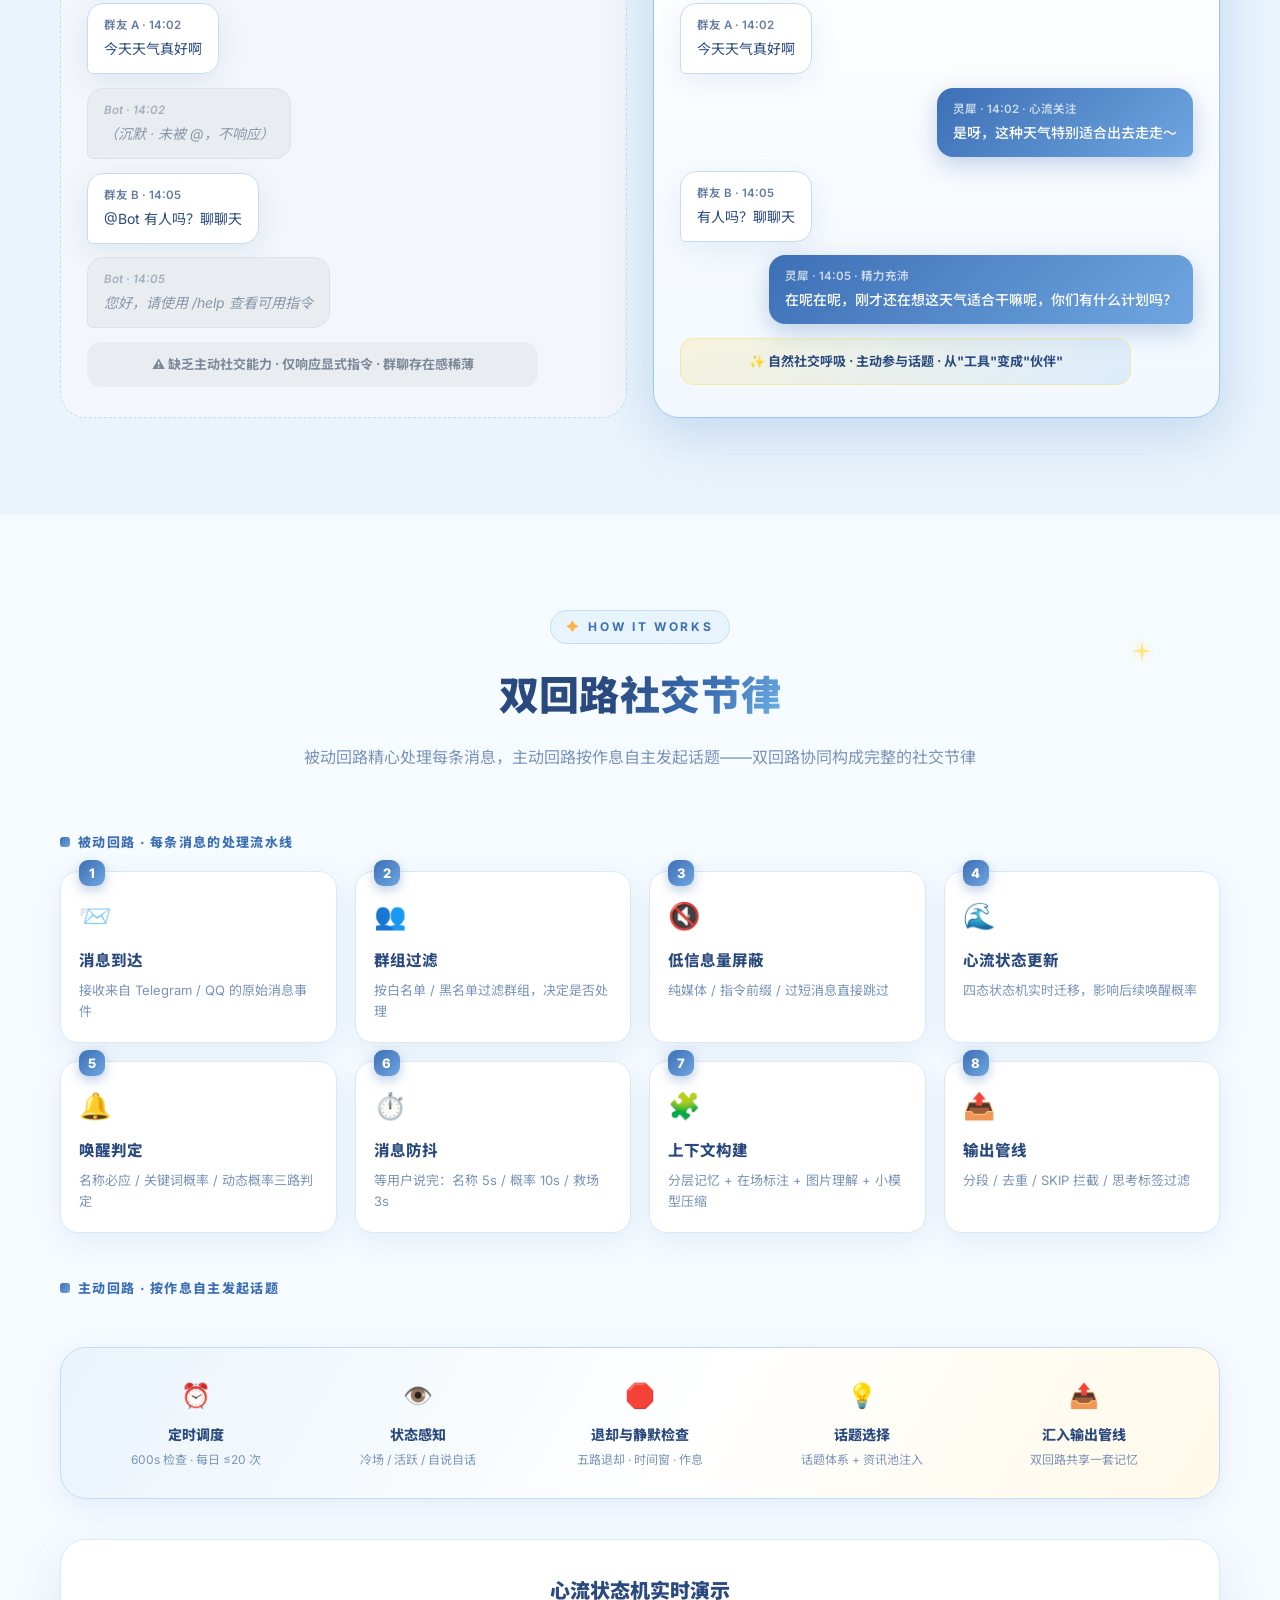
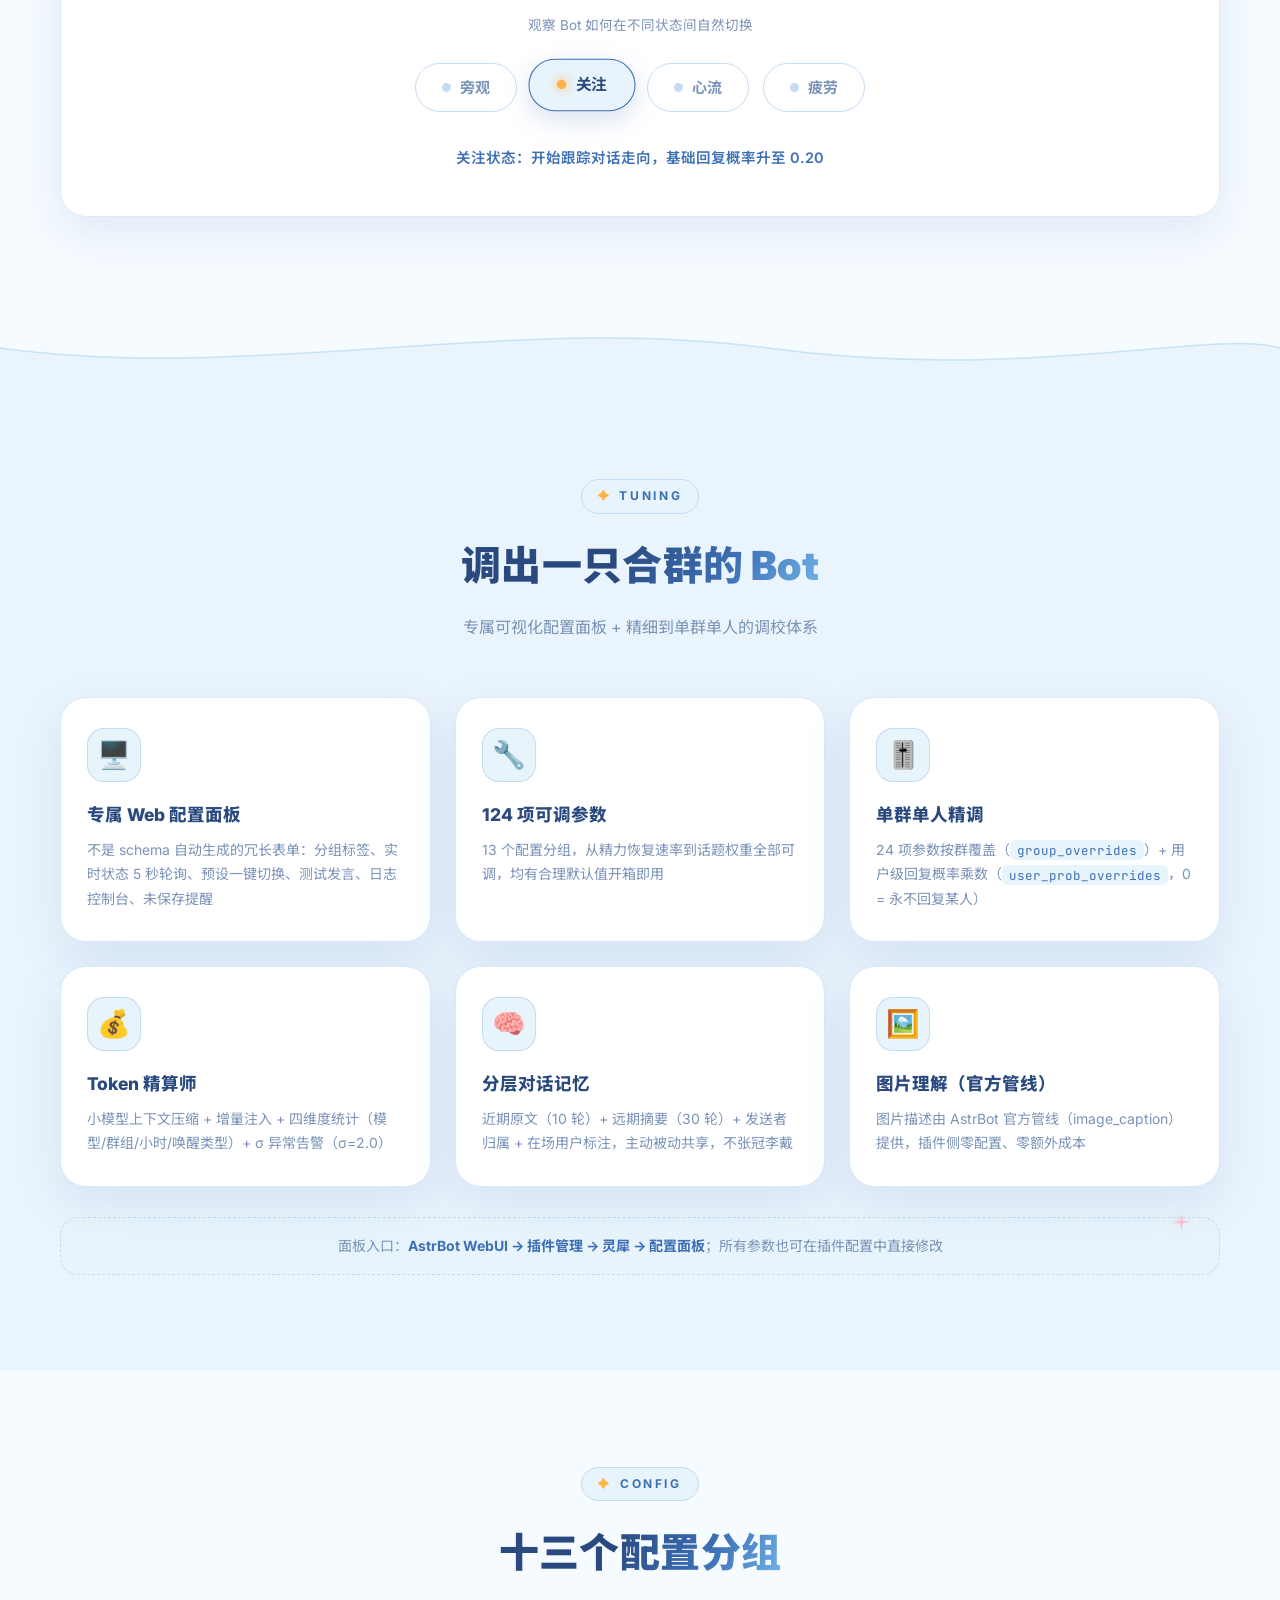
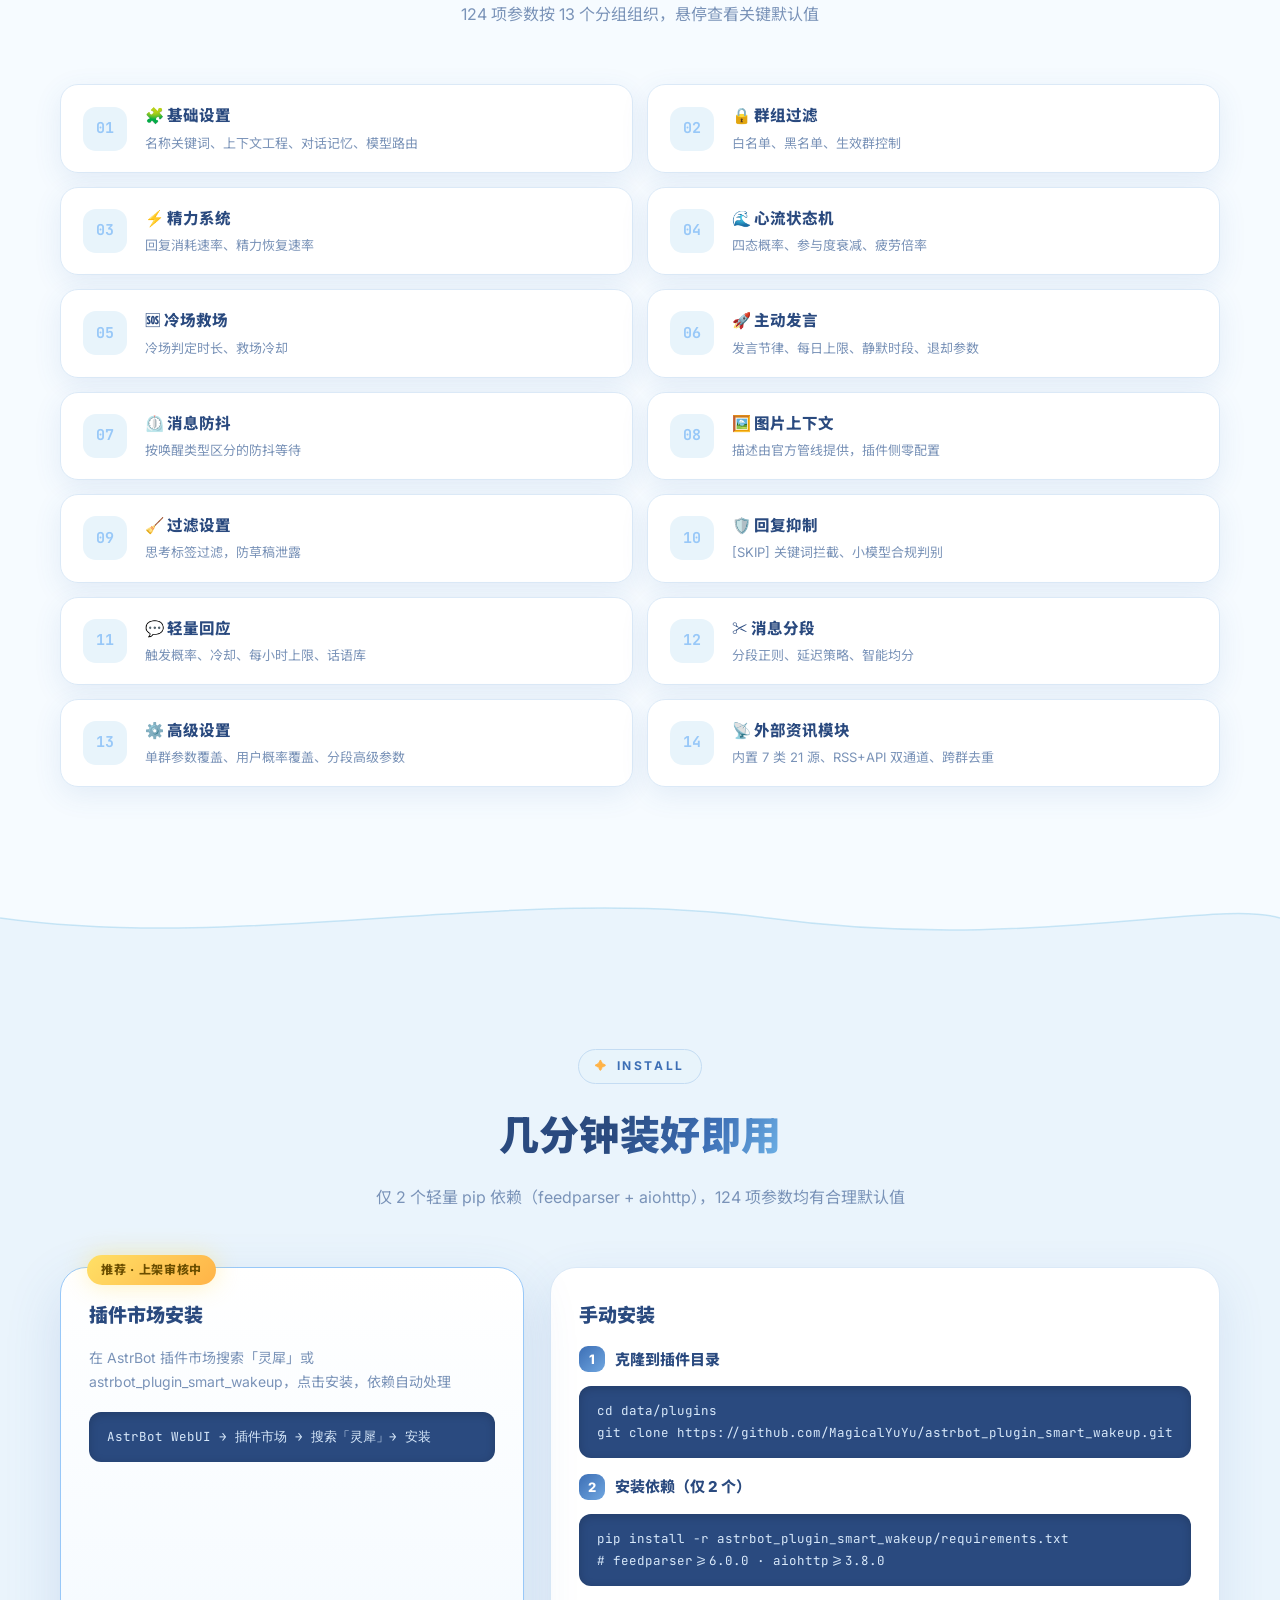
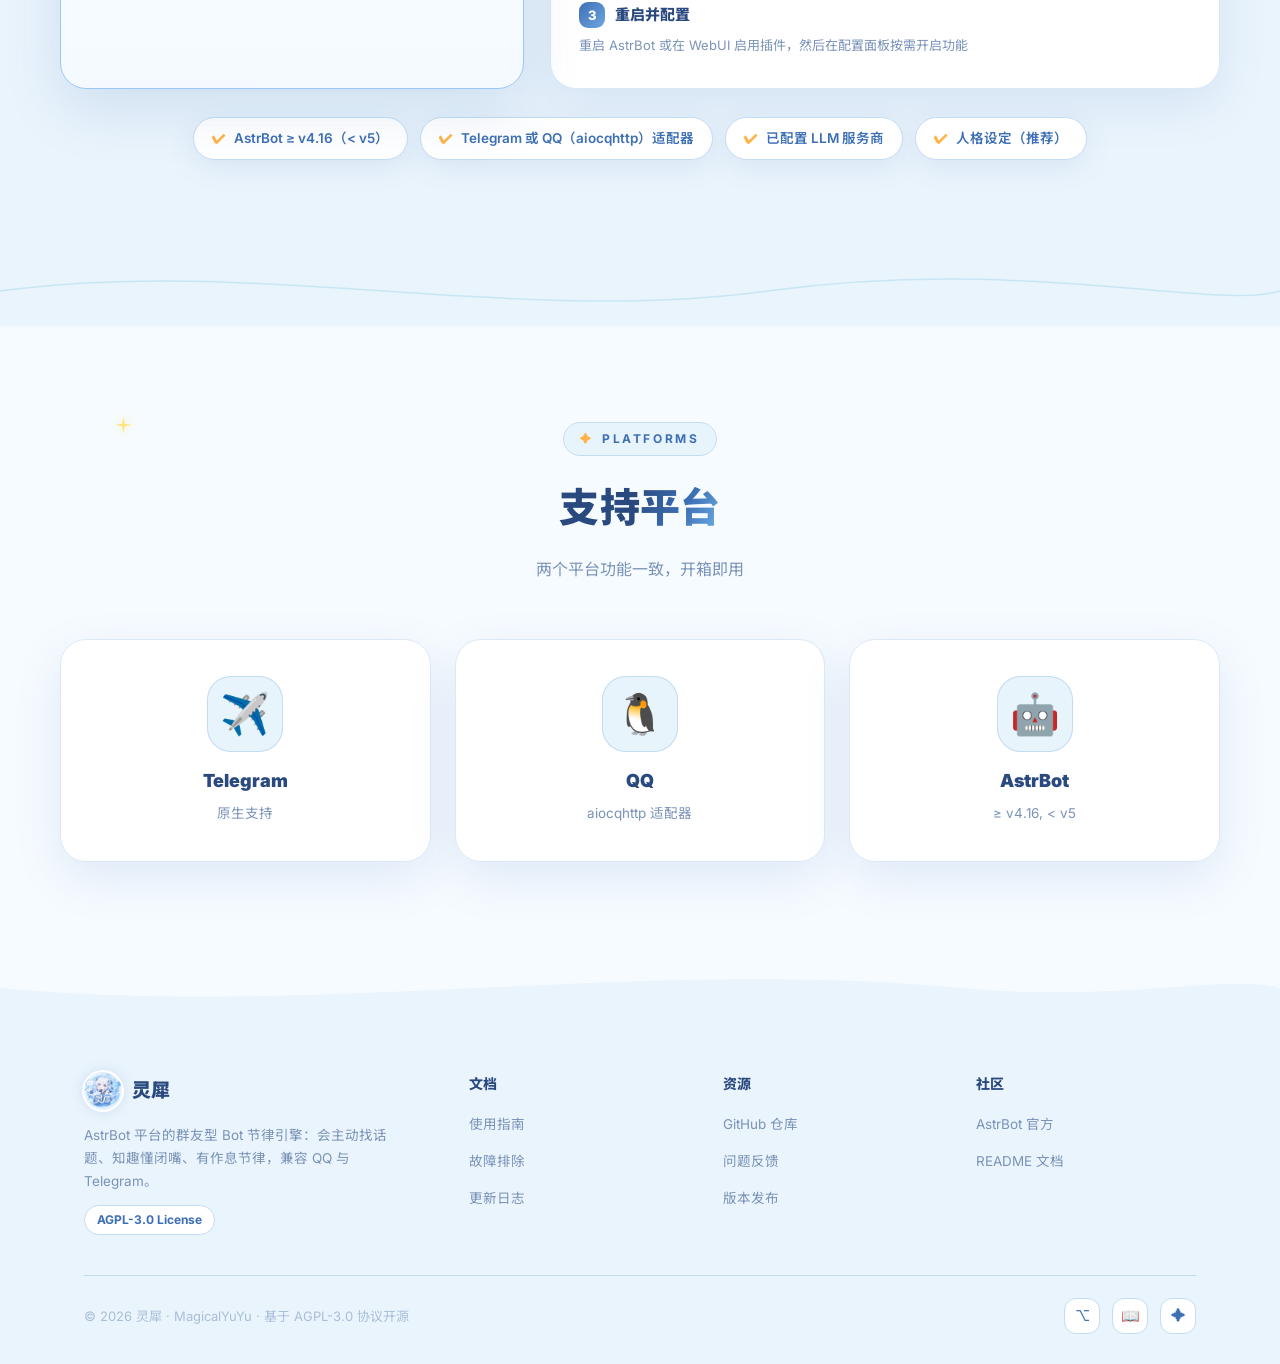
==== commit 07939129: "fix: 清理遗留代码并完善配置面板与文档 - 删除约 190 行历史迁移遗留代码 - 转发复读拦截限定 Telegram 场景，防抖窗口增加上限与截断 - 私聊路径补充用户概率与自身消息过滤 " ====
--- a/docs/index.html
+++ b/docs/index.html
@@ -975,7 +975,7 @@
         <ul class="pillar-list">
           <li data-i18n="pillar1_f1">AIF 主动发言引擎（旁观监测 ⇄ 主动主导）</li>
           <li data-i18n="pillar1_f2">12 类话题 + 自定义话题 + 按群加权</li>
-          <li data-i18n="pillar1_f3">Fetcher 资讯注入：RSS 7 类 22 源 + 新闻 API</li>
+          <li data-i18n="pillar1_f3">Fetcher 资讯注入：RSS 7 类 21 源 + 新闻 API</li>
           <li data-i18n="pillar1_f4">6 种开头模式池，主动发言不复读自己</li>
         </ul>
       </div>
@@ -1037,7 +1037,7 @@
       <div class="feature-card" data-tooltip="配置：fetcher 组 11 项&#10;默认：资讯池 15 条 · 缓存 TTL 6 小时 · 跨群共享池子、按群去重" data-i18n-tooltip="f3_tooltip">
         <div class="feature-icon">📰</div>
         <h3 class="feature-title" data-i18n="f3_title">刷资讯发锐评</h3>
-        <p class="feature-desc" data-i18n="f3_desc">RSS 7 类 22 源 + 新闻 API 双通道，Bot 从索取者变成分享者</p>
+        <p class="feature-desc" data-i18n="f3_desc">RSS 7 类 21 源 + 新闻 API 双通道，Bot 从索取者变成分享者</p>
       </div>
       <div class="feature-card" data-tooltip="机制：6 种开头模式池随机注入 + 话题去重 + 开头去重 + 语义去重&#10;让每次主动发言都有新鲜感" data-i18n-tooltip="f4_tooltip">
         <div class="feature-icon">🎲</div>
@@ -1098,7 +1098,7 @@
       <div class="feature-card" data-tooltip="配置：fetcher 组 11 项&#10;默认：资讯池 15 条 · 缓存 TTL 6 小时 · 跨群共享池子、按群去重" data-i18n-tooltip="f3_tooltip">
         <div class="feature-icon">📰</div>
         <h3 class="feature-title" data-i18n="f3_title">刷资讯发锐评</h3>
-        <p class="feature-desc" data-i18n="f3_desc">RSS 7 类 22 源 + 新闻 API 双通道，Bot 从索取者变成分享者</p>
+        <p class="feature-desc" data-i18n="f3_desc">RSS 7 类 21 源 + 新闻 API 双通道，Bot 从索取者变成分享者</p>
       </div>
       <div class="feature-card" data-tooltip="机制：6 种开头模式池随机注入 + 话题去重 + 开头去重 + 语义去重&#10;让每次主动发言都有新鲜感" data-i18n-tooltip="f4_tooltip">
         <div class="feature-icon">🎲</div>
@@ -1388,8 +1388,8 @@
       </div>
       <div class="tune-card reveal reveal-delay-2">
         <div class="tune-icon">🖼️</div>
-        <h3 class="tune-title" data-i18n="tune6_title">图片双通道理解</h3>
-        <p class="tune-desc" data-i18n="tune6_desc">框架图片描述直取为主（零成本）+ 自定义多模态模型降级识别兜底（<code>image_context_custom_model</code>）</p>
+        <h3 class="tune-title" data-i18n="tune6_title">图片理解（官方管线）</h3>
+        <p class="tune-desc" data-i18n="tune6_desc">图片描述由 AstrBot 官方管线（image_caption）提供，插件侧零配置、零额外成本</p>
       </div>
     </div>
 
@@ -1409,7 +1409,7 @@
     </div>
 
     <div class="config-grid">
-      <div class="config-item reveal" data-tooltip="34 项：bot_name='Bot' · keyword_reply_prob=0.5 · context_messages_count=10 · bypass_core_context=true · 上下文压缩/分层记忆/异常检测等" data-i18n-tooltip="config1_tooltip">
+      <div class="config-item reveal" data-tooltip="34 项：bot_name='Bot' · keyword_reply_prob=0.5 · context_messages_count=10 · 分层记忆/异常检测等" data-i18n-tooltip="config1_tooltip">
         <div class="config-num">01</div>
         <div class="config-info">
           <div class="config-name" data-i18n="config1_name">🧩 基础设置</div>
@@ -1458,11 +1458,11 @@
           <div class="config-desc" data-i18n="config7_desc">按唤醒类型区分的防抖等待</div>
         </div>
       </div>
-      <div class="config-item reveal" data-tooltip="2 项：image_context_custom_model=false（默认用框架描述，零成本）· custom_model_id（降级识别兜底）" data-i18n-tooltip="config8_tooltip">
+      <div class="config-item reveal" data-tooltip="图片描述自 v2.3.1 起由 AstrBot 官方管线（image_caption）提供，本插件不再有自定义降级开关" data-i18n-tooltip="config8_tooltip">
         <div class="config-num">08</div>
         <div class="config-info">
           <div class="config-name" data-i18n="config8_name">🖼️ 图片上下文</div>
-          <div class="config-desc" data-i18n="config8_desc">框架描述直取、自定义模型降级识别</div>
+          <div class="config-desc" data-i18n="config8_desc">描述由官方管线提供，插件侧零配置</div>
         </div>
       </div>
       <div class="config-item reveal" data-tooltip="1 项：filter_thinking_tags=true；兜底过滤 LLM 思考内容，防提示词泄露" data-i18n-tooltip="config9_tooltip">
@@ -1504,7 +1504,7 @@
         <div class="config-num">14</div>
         <div class="config-info">
           <div class="config-name" data-i18n="config14_name">📡 外部资讯模块</div>
-          <div class="config-desc" data-i18n="config14_desc">内置 7 类 22 源、RSS+API 双通道、跨群去重</div>
+          <div class="config-desc" data-i18n="config14_desc">内置 7 类 21 源、RSS+API 双通道、跨群去重</div>
         </div>
       </div>
     </div>
@@ -1696,7 +1696,7 @@
     pillar1_desc: '不只是被动应答——AIF 三要素主动发言引擎定时感知群内氛围，该开口时才开口',
     pillar1_f1: 'AIF 主动发言引擎（旁观监测 ⇄ 主动主导）',
     pillar1_f2: '12 类话题 + 自定义话题 + 按群加权',
-    pillar1_f3: 'Fetcher 资讯注入：RSS 7 类 22 源 + 新闻 API',
+    pillar1_f3: 'Fetcher 资讯注入：RSS 7 类 21 源 + 新闻 API',
     pillar1_f4: '6 种开头模式池，主动发言不复读自己',
     pillar1_tooltip: '核心配置：proactive_speak 组 22 项参数——开关、检查间隔、触发概率、每日上限、时间窗、静默时段、五路退却时长。',
     pillar2_title: '知进退', pillar2_sub: 'Tactful',
@@ -1719,7 +1719,7 @@
     f1_tooltip: '配置：proactive_enabled 默认关闭，开启即用\n默认：检查间隔 600s · 冷却 1800s · 每日上限 20 次',
     f2_title: '十二类话题体系', f2_desc: '分享、提问、回忆、锐评资讯……支持自定义话题与按群加权',
     f2_tooltip: '配置：proactive_topic_categories / proactive_custom_topics\n十二类：分享想法、提问讨论、回忆过去、关注某人、活跃气氛、科技资讯、游戏八卦、沙雕新闻、热点事件、游戏、数码科技、开发者',
-    f3_title: '刷资讯发锐评', f3_desc: 'RSS 7 类 22 源 + 新闻 API 双通道，Bot 从索取者变成分享者',
+    f3_title: '刷资讯发锐评', f3_desc: 'RSS 7 类 21 源 + 新闻 API 双通道，Bot 从索取者变成分享者',
     f3_tooltip: '配置：fetcher 组 11 项\n默认：资讯池 15 条 · 缓存 TTL 6 小时 · 跨群共享池子、按群去重',
     f4_title: '防模板化开口', f4_desc: '开头模式池随机 + 三重去重，主动发言不复读自己',
     f4_tooltip: '机制：6 种开头模式池随机注入 + 话题去重 + 开头去重 + 语义去重\n让每次主动发言都有新鲜感',
@@ -1801,13 +1801,13 @@
     tune4_desc: '小模型上下文压缩 + 增量注入 + 四维度统计（模型/群组/小时/唤醒类型）+ σ 异常告警（σ=2.0）',
     tune5_title: '分层对话记忆',
     tune5_desc: '近期原文（10 轮）+ 远期摘要（30 轮）+ 发送者归属 + 在场用户标注，主动被动共享，不张冠李戴',
-    tune6_title: '图片双通道理解',
-    tune6_desc: '框架图片描述直取为主（零成本）+ 自定义多模态模型降级识别兜底（<code>image_context_custom_model</code>）',
+    tune6_title: '图片理解（官方管线）',
+    tune6_desc: '图片描述由 AstrBot 官方管线（image_caption）提供，插件侧零配置、零额外成本',
     panel_entry: '面板入口：<strong>AstrBot WebUI → 插件管理 → 灵犀 → 配置面板</strong>；所有参数也可在插件配置中直接修改',
     config_title: '十三个<span class="accent">配置分组</span>',
     config_desc: '124 项参数按 13 个分组组织，悬停查看关键默认值',
     config1_name: '🧩 基础设置', config1_desc: '名称关键词、上下文工程、对话记忆、模型路由',
-    config1_tooltip: "34 项：bot_name='Bot' · keyword_reply_prob=0.5 · context_messages_count=10 · bypass_core_context=true · 上下文压缩/分层记忆/异常检测等",
+    config1_tooltip: "34 项：bot_name='Bot' · keyword_reply_prob=0.5 · context_messages_count=10 · 分层记忆/异常检测等",
     config2_name: '🔒 群组过滤', config2_desc: '白名单、黑名单、生效群控制',
     config2_tooltip: '3 项：whitelist_enabled=false（默认全部群生效）· enabled_groups=[] · blocked_groups=[]（黑名单优先）',
     config3_name: '⚡ 精力系统', config3_desc: '回复消耗速率、精力恢复速率',
@@ -1820,8 +1820,8 @@
     config6_tooltip: '22 项：检查 600s · 冷却 1800s · 每日 20 · 触发概率 0.6 · 精力下限 0.15 · 时间窗 09:00–23:00 · 静默 23:00–07:00 · 五路退却时长',
     config7_name: '⏲️ 消息防抖', config7_desc: '按唤醒类型区分的防抖等待',
     config7_tooltip: '5 项：debounce_enabled=true · force_debounce=true · 名称 5s / 概率 10s / 救场 3s 等待',
-    config8_name: '🖼️ 图片上下文', config8_desc: '框架描述直取、自定义模型降级识别',
-    config8_tooltip: "2 项：image_context_custom_model=false（默认用框架描述，零成本）· custom_model_id（降级识别兜底）",
+    config8_name: '🖼️ 图片上下文', config8_desc: '描述由官方管线提供，插件侧零配置',
+    config8_tooltip: "图片描述自 v2.3.1 起由 AstrBot 官方管线（image_caption）提供，本插件不再有自定义降级开关",
     config9_name: '🧹 过滤设置', config9_desc: '思考标签过滤，防草稿泄露',
     config9_tooltip: '1 项：filter_thinking_tags=true；兜底过滤 LLM 思考内容，防提示词泄露',
     config10_name: '🛡️ 回复抑制', config10_desc: '[SKIP] 关键词拦截、小模型合规判别',
@@ -1832,7 +1832,7 @@
     config12_tooltip: "8 项：enabled=false · 剔除末尾标点 · 智能均分 · 延迟策略 linear · 分段正则可自定义",
     config13_name: '⚙️ 高级设置', config13_desc: '单群参数覆盖、用户概率覆盖、分段高级参数',
     config13_tooltip: '3 项（含 36 个子字段）：group_overrides 单群覆盖 24 项 · user_prob_overrides 用户概率乘数 · splitter_advanced 分段高级参数',
-    config14_name: '📡 外部资讯模块', config14_desc: '内置 7 类 22 源、RSS+API 双通道、跨群去重',
+    config14_name: '📡 外部资讯模块', config14_desc: '内置 7 类 21 源、RSS+API 双通道、跨群去重',
     config14_tooltip: '11 项：enabled=false · rss_enabled=true · cache_ttl=21600s · pool_size=15 · 支持自定义 RSS 源与 HTTP 代理（NSSM 服务场景）',
     install_title: '几分钟<span class="accent">装好即用</span>',
     install_desc: '仅 2 个轻量 pip 依赖（feedparser + aiohttp），124 项参数均有合理默认值',
@@ -1882,7 +1882,7 @@
     pillar1_desc: 'Beyond passive replies — the AIF proactive engine senses group atmosphere on a schedule and speaks only when the moment is right',
     pillar1_f1: 'AIF engine (passive monitoring ⇄ agent dominant)',
     pillar1_f2: '12 topic types + custom topics + per-group weights',
-    pillar1_f3: 'Fetcher news injection: 22 built-in RSS feeds + news APIs',
+    pillar1_f3: 'Fetcher news injection: 21 built-in RSS feeds + news APIs',
     pillar1_f4: '6 opener patterns so it never repeats itself',
     pillar1_tooltip: 'Config: proactive_speak group, 22 params — enable switch, check interval, trigger probability, daily limit, time window, quiet hours, retreat durations.',
     pillar2_title: 'Tactful', pillar2_sub: 'Knows When to Stop',
@@ -1905,7 +1905,7 @@
     f1_tooltip: 'Config: proactive_enabled (off by default)\nDefaults: check 600s · cooldown 1800s · daily limit 20',
     f2_title: '12 Topic Types', f2_desc: 'Share, ask, reminisce, comment on news… custom topics with per-group weights',
     f2_tooltip: 'Config: proactive_topic_categories / proactive_custom_topics\n12 types: share ideas, discussions, memories, notice someone, lighten the mood, tech news, gaming gossip, odd news, hot events, gaming, digital tech, developers',
-    f3_title: 'Fetches & Comments', f3_desc: '22 RSS feeds in 7 categories + news APIs; from information seeker to sharer',
+    f3_title: 'Fetches & Comments', f3_desc: '21 RSS feeds in 7 categories + news APIs; from information seeker to sharer',
     f3_tooltip: 'Config: fetcher group, 11 params\nDefaults: pool 15 items · TTL 6h · shared pool, per-group dedup',
     f4_title: 'Anti-Template Openings', f4_desc: '6 opener patterns + triple dedup — never repeats itself',
     f4_tooltip: 'Mechanism: 6 opener patterns randomly injected + topic/opening/semantic dedup',
@@ -1987,13 +1987,13 @@
     tune4_desc: 'Small-model compression + incremental injection + 4-dimension stats (model/group/hour/wake type) + σ anomaly alerts (σ=2.0)',
     tune5_title: 'Layered Memory',
     tune5_desc: 'Recent verbatim (10 rounds) + long-term summaries (30 rounds) + sender attribution + presence tags — shared by both loops',
-    tune6_title: 'Dual-Channel Vision',
-    tune6_desc: 'Framework image captions first (zero cost) + custom multimodal model fallback (<code>image_context_custom_model</code>)',
+    tune6_title: 'Vision (Official Pipeline)',
+    tune6_desc: 'Image captions come from the AstrBot official pipeline (image_caption) — zero config, zero extra cost on the plugin side',
     panel_entry: 'Panel: <strong>AstrBot WebUI → Plugins → Lingxi → Config Panel</strong>; every param is also editable in plugin config',
     config_title: '13 <span class="accent">Config Groups</span>',
     config_desc: '124 params in 13 groups — hover for key defaults',
     config1_name: '🧩 Basics', config1_desc: 'Names & keywords, context engineering, memory, model routing',
-    config1_tooltip: "34 items: bot_name='Bot' · keyword_reply_prob=0.5 · context_messages_count=10 · bypass_core_context=true · compression/memory/anomaly detection",
+    config1_tooltip: "34 items: bot_name='Bot' · keyword_reply_prob=0.5 · context_messages_count=10 · layered memory/anomaly detection",
     config2_name: '🔒 Group Filter', config2_desc: 'Whitelist, blacklist, scope control',
     config2_tooltip: '3 items: whitelist_enabled=false (all groups by default) · enabled_groups=[] · blocked_groups=[] (blacklist wins)',
     config3_name: '⚡ Energy', config3_desc: 'Consumption and recovery rates',
@@ -2006,8 +2006,8 @@
     config6_tooltip: '22 items: check 600s · cooldown 1800s · daily 20 · prob 0.6 · energy floor 0.15 · window 09:00–23:00 · quiet 23:00–07:00 · retreat durations',
     config7_name: '⏲️ Debounce', config7_desc: 'Per-wake-type wait windows',
     config7_tooltip: '5 items: debounce_enabled=true · force_debounce=true · name 5s / prob 10s / rescue 3s',
-    config8_name: '🖼️ Image Context', config8_desc: 'Framework captions, custom model fallback',
-    config8_tooltip: "2 items: custom_model=false (framework captions, zero cost) · custom_model_id (fallback)",
+    config8_name: '🖼️ Image Context', config8_desc: 'Captions via official pipeline, zero plugin config',
+    config8_tooltip: "Image captions have been provided by the AstrBot official pipeline (image_caption) since v2.3.1; the custom fallback switch no longer exists",
     config9_name: '🧹 Filtering', config9_desc: 'Think-tag filter, no draft leaks',
     config9_tooltip: '1 item: filter_thinking_tags=true; filters LLM thinking content',
     config10_name: '🛡️ Reply Suppression', config10_desc: '[SKIP] keyword block + small-model judge',
@@ -2018,7 +2018,7 @@
     config12_tooltip: "8 items: enabled=false · trailing punctuation strip · smart split · linear delay · custom regex",
     config13_name: '⚙️ Advanced', config13_desc: 'Per-group overrides, user multipliers, splitter advanced',
     config13_tooltip: '3 items (36 sub-fields): group_overrides 24 fields · user_prob_overrides · splitter_advanced',
-    config14_name: '📡 Fetcher', config14_desc: '22 built-in feeds in 7 categories, RSS+API, cross-group dedup',
+    config14_name: '📡 Fetcher', config14_desc: '21 built-in feeds in 7 categories, RSS+API, cross-group dedup',
     config14_tooltip: '11 items: enabled=false · rss_enabled=true · cache_ttl=21600s · pool_size=15 · custom feeds & HTTP proxy',
     install_title: 'Ready in <span class="accent">Minutes</span>',
     install_desc: 'Only 2 lightweight pip deps (feedparser + aiohttp); all 124 params have sensible defaults',
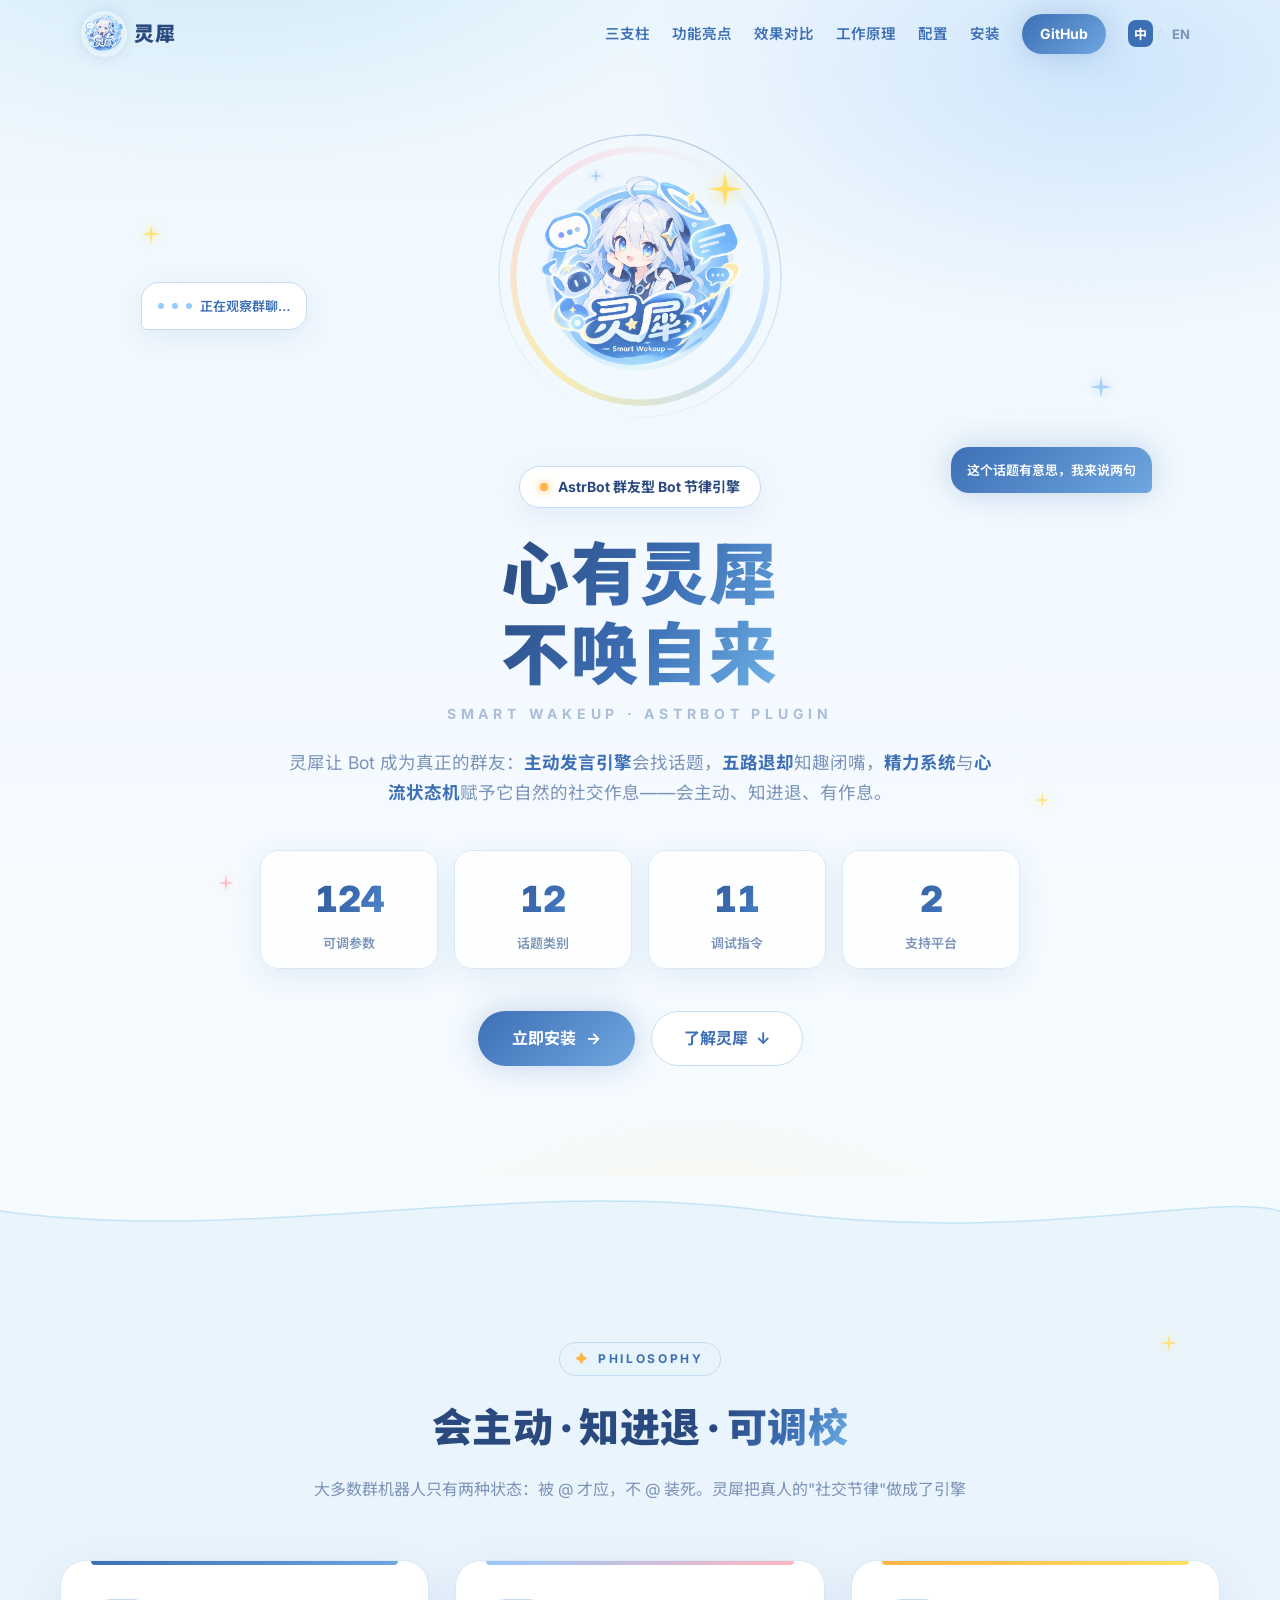
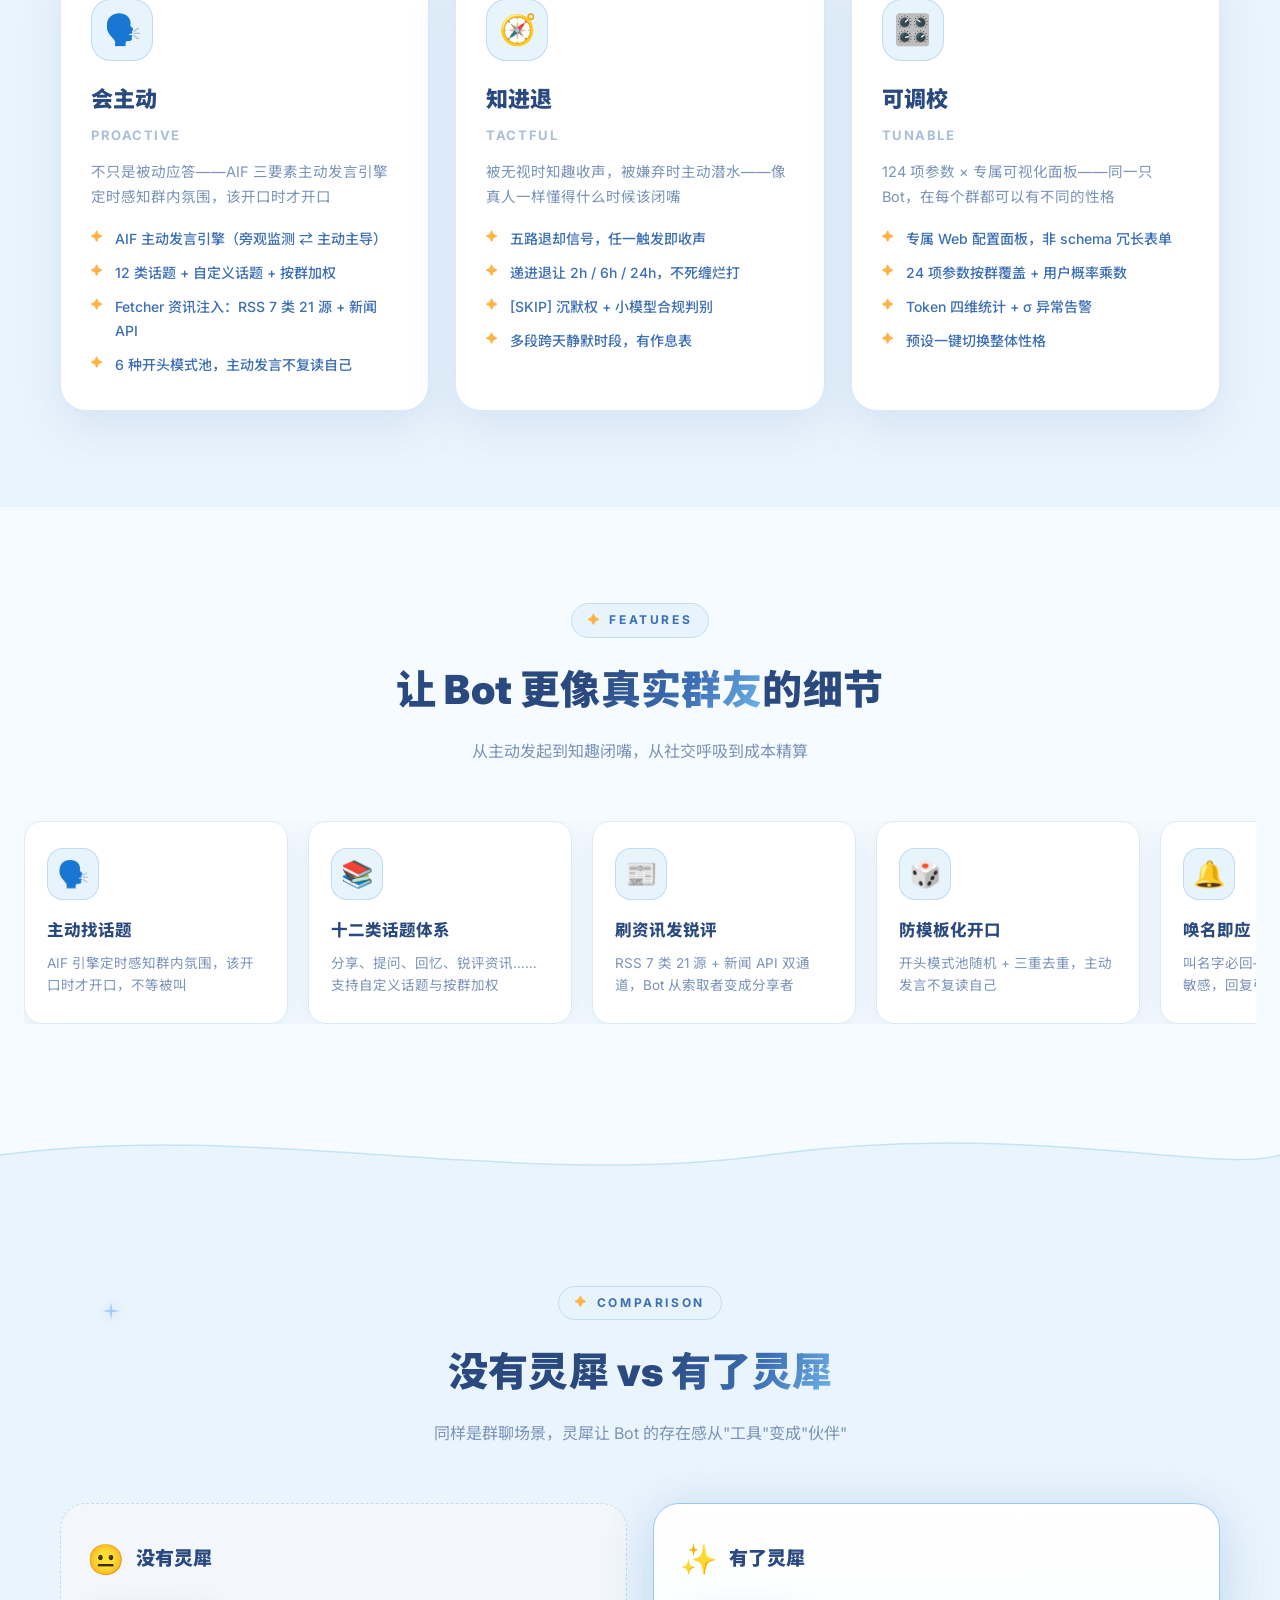
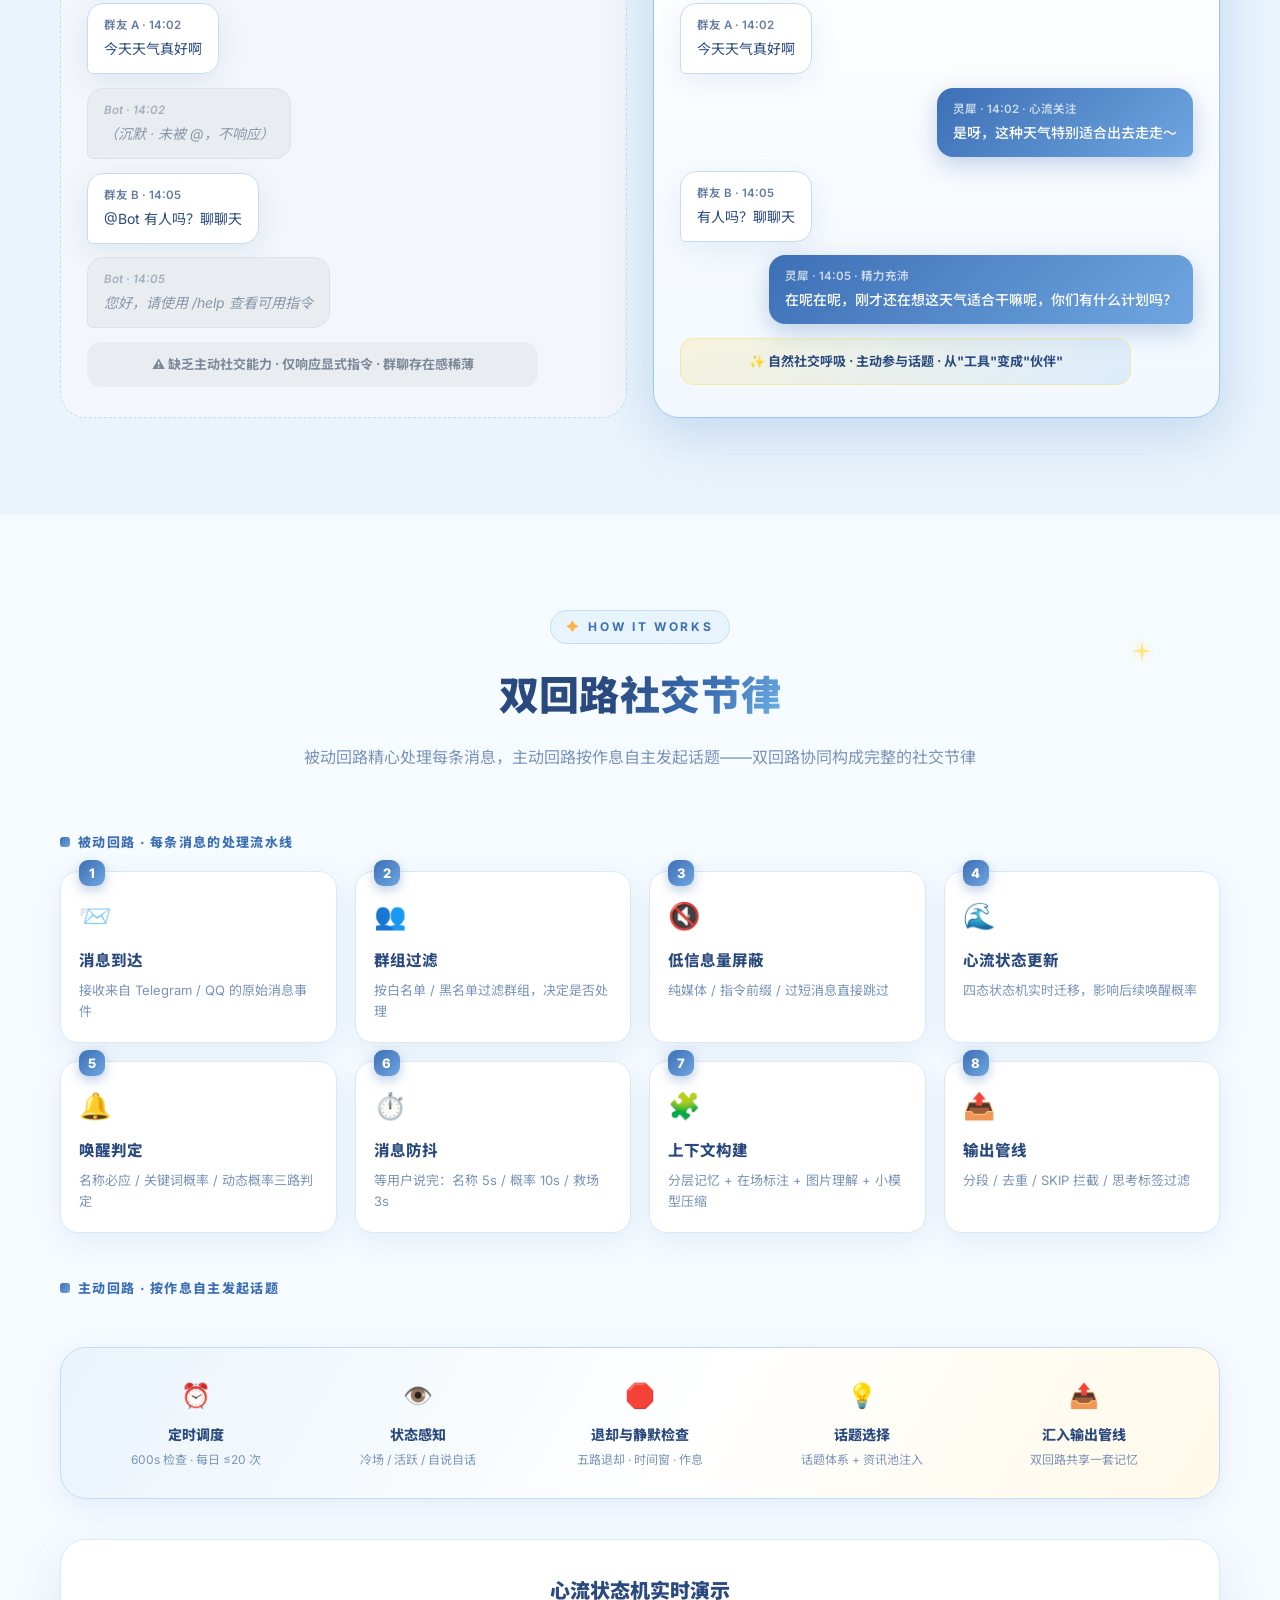
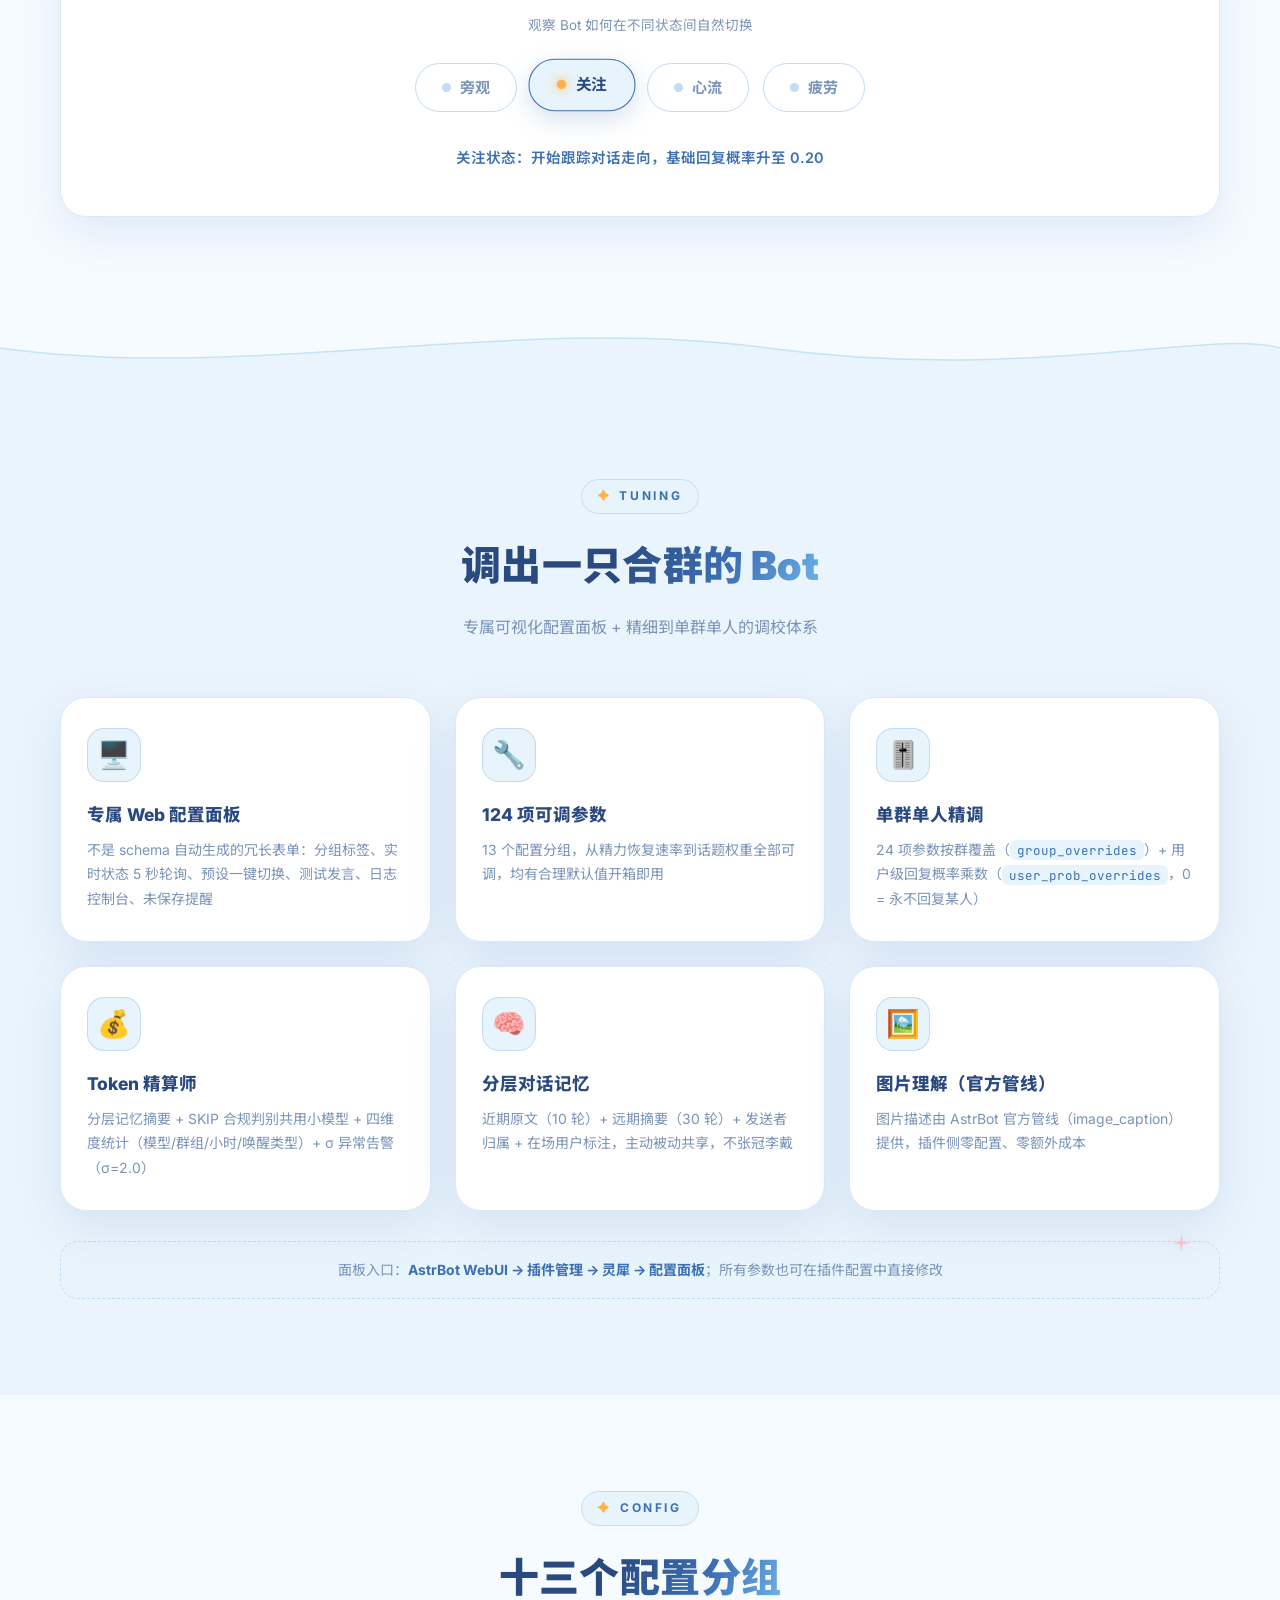
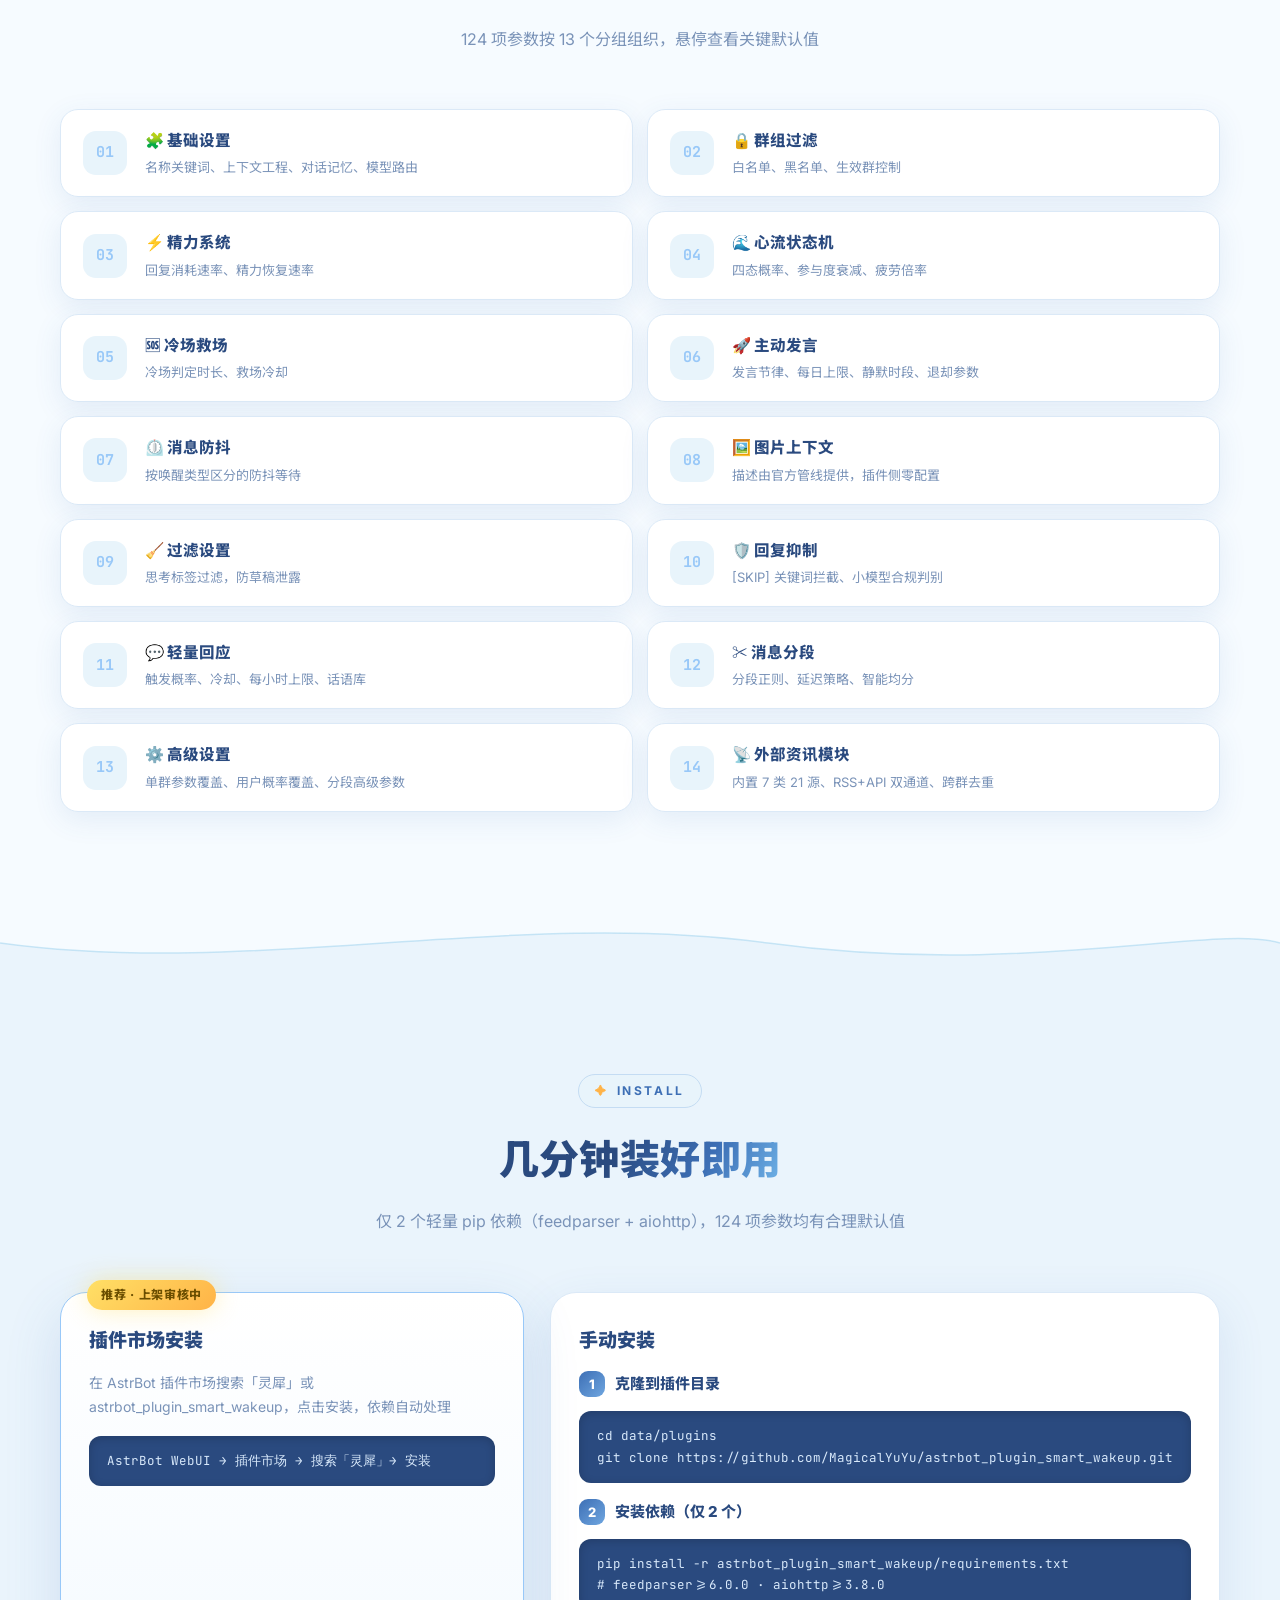
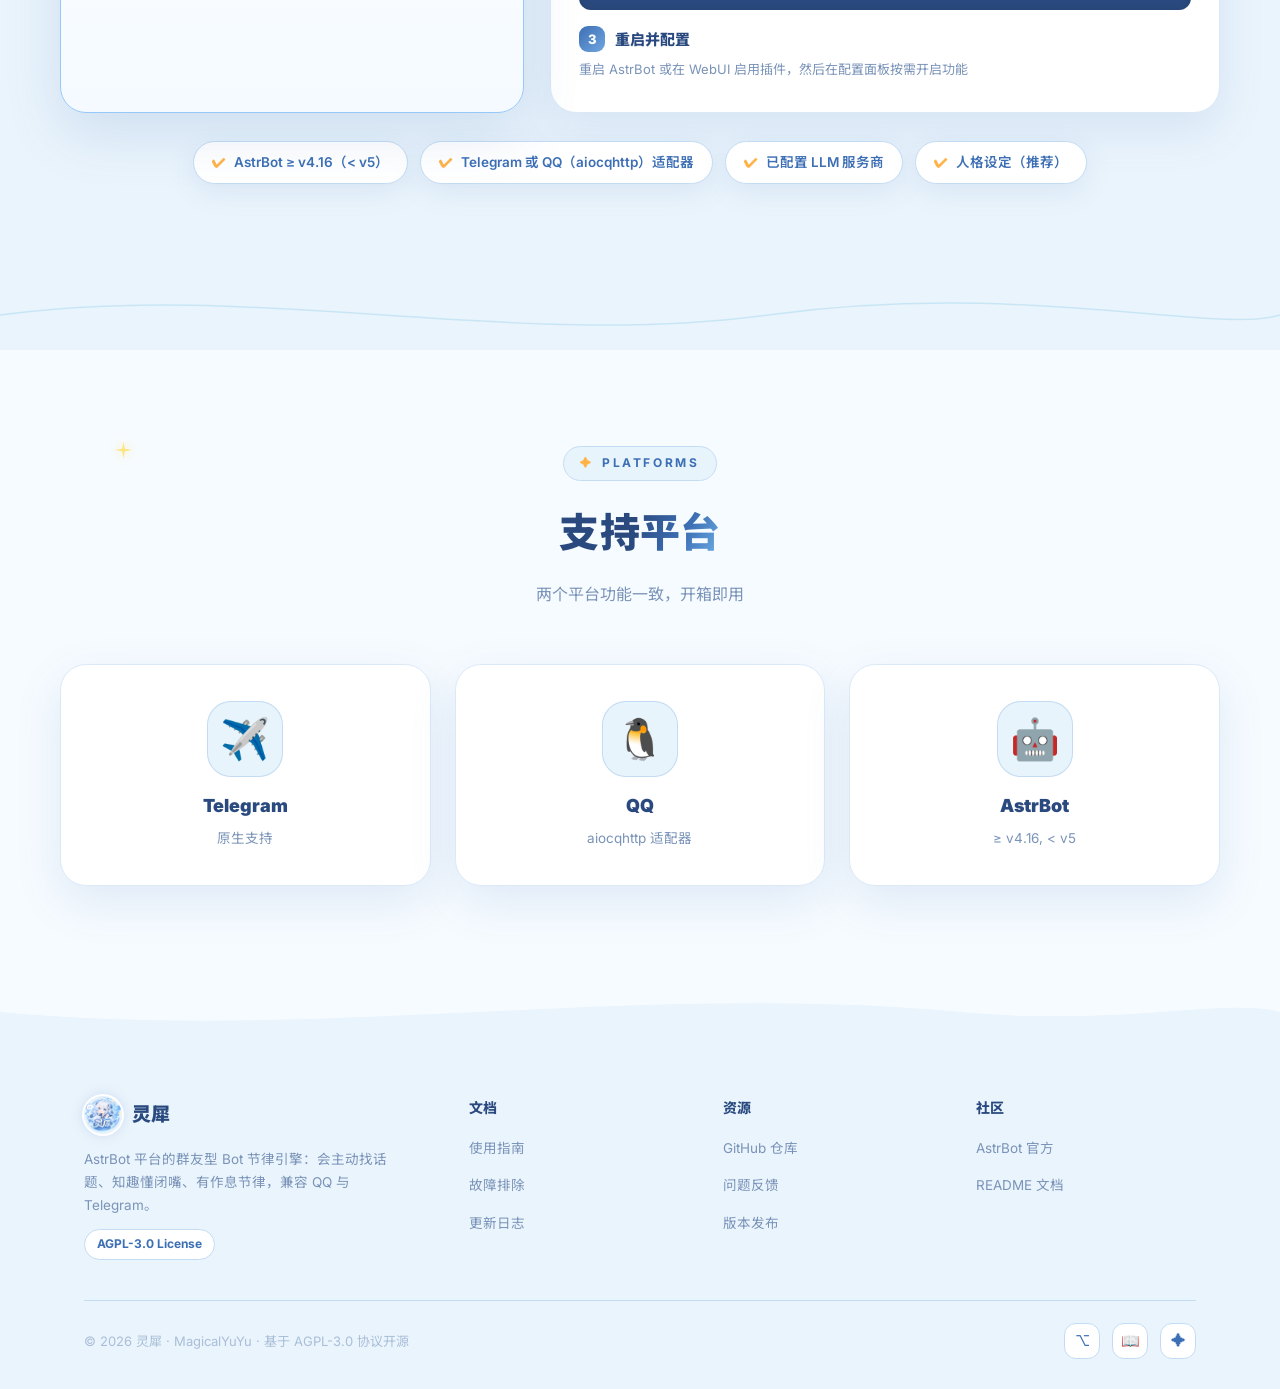
==== commit b19b1325: "fix: 打磨级修复批次——死代码清理、内存淘汰、安全加固与文档对齐 - 死代码删除：未使用的导入/属性/方法/分支/统计键约 20 处 - 内存管理：token 归因字典惰性淘汰（200/50 键/" ====
--- a/docs/index.html
+++ b/docs/index.html
@@ -1379,7 +1379,7 @@
       <div class="tune-card reveal">
         <div class="tune-icon">💰</div>
         <h3 class="tune-title" data-i18n="tune4_title">Token 精算师</h3>
-        <p class="tune-desc" data-i18n="tune4_desc">小模型上下文压缩 + 增量注入 + 四维度统计（模型/群组/小时/唤醒类型）+ σ 异常告警（σ=2.0）</p>
+        <p class="tune-desc" data-i18n="tune4_desc">分层记忆摘要 + SKIP 合规判别共用小模型 + 四维度统计（模型/群组/小时/唤醒类型）+ σ 异常告警（σ=2.0）</p>
       </div>
       <div class="tune-card reveal reveal-delay-1">
         <div class="tune-icon">🧠</div>
@@ -1451,7 +1451,7 @@
           <div class="config-desc" data-i18n="config6_desc">发言节律、每日上限、静默时段、退却参数</div>
         </div>
       </div>
-      <div class="config-item reveal" data-tooltip="5 项：debounce_enabled=true · force_debounce=true · 名称 5s / 概率 10s / 救场 3s 等待" data-i18n-tooltip="config7_tooltip">
+      <div class="config-item reveal" data-tooltip="7 项：debounce_enabled=true · force_debounce=true · 名称 5s / 概率 10s / 救场 3s 等待 · 同用户连发合并 · 跨用户归属标注" data-i18n-tooltip="config7_tooltip">
         <div class="config-num">07</div>
         <div class="config-info">
           <div class="config-name" data-i18n="config7_name">⏲️ 消息防抖</div>
@@ -1798,7 +1798,7 @@
     tune3_title: '单群单人精调',
     tune3_desc: '24 项参数按群覆盖（<code>group_overrides</code>）+ 用户级回复概率乘数（<code>user_prob_overrides</code>，0 = 永不回复某人）',
     tune4_title: 'Token 精算师',
-    tune4_desc: '小模型上下文压缩 + 增量注入 + 四维度统计（模型/群组/小时/唤醒类型）+ σ 异常告警（σ=2.0）',
+    tune4_desc: '分层记忆摘要 + SKIP 合规判别共用小模型 + 四维度统计（模型/群组/小时/唤醒类型）+ σ 异常告警（σ=2.0）',
     tune5_title: '分层对话记忆',
     tune5_desc: '近期原文（10 轮）+ 远期摘要（30 轮）+ 发送者归属 + 在场用户标注，主动被动共享，不张冠李戴',
     tune6_title: '图片理解（官方管线）',
@@ -1819,7 +1819,7 @@
     config6_name: '🚀 主动发言', config6_desc: '发言节律、每日上限、静默时段、退却参数',
     config6_tooltip: '22 项：检查 600s · 冷却 1800s · 每日 20 · 触发概率 0.6 · 精力下限 0.15 · 时间窗 09:00–23:00 · 静默 23:00–07:00 · 五路退却时长',
     config7_name: '⏲️ 消息防抖', config7_desc: '按唤醒类型区分的防抖等待',
-    config7_tooltip: '5 项：debounce_enabled=true · force_debounce=true · 名称 5s / 概率 10s / 救场 3s 等待',
+    config7_tooltip: '7 项：debounce_enabled=true · force_debounce=true · 名称 5s / 概率 10s / 救场 3s 等待 · 同用户连发合并 · 跨用户归属标注',
     config8_name: '🖼️ 图片上下文', config8_desc: '描述由官方管线提供，插件侧零配置',
     config8_tooltip: "图片描述自 v2.3.1 起由 AstrBot 官方管线（image_caption）提供，本插件不再有自定义降级开关",
     config9_name: '🧹 过滤设置', config9_desc: '思考标签过滤，防草稿泄露',
@@ -1984,7 +1984,7 @@
     tune3_title: 'Per-Group / Per-User',
     tune3_desc: '24 per-group overrides (<code>group_overrides</code>) + per-user reply multipliers (<code>user_prob_overrides</code>, 0 = never reply)',
     tune4_title: 'Token Accountant',
-    tune4_desc: 'Small-model compression + incremental injection + 4-dimension stats (model/group/hour/wake type) + σ anomaly alerts (σ=2.0)',
+    tune4_desc: 'Layered memory summarization + SKIP compliance check share a small model + 4-dimension stats (model/group/hour/wake type) + σ anomaly alerts (σ=2.0)',
     tune5_title: 'Layered Memory',
     tune5_desc: 'Recent verbatim (10 rounds) + long-term summaries (30 rounds) + sender attribution + presence tags — shared by both loops',
     tune6_title: 'Vision (Official Pipeline)',
@@ -2005,7 +2005,7 @@
     config6_name: '🚀 Proactive Speak', config6_desc: 'Cadence, daily limit, quiet hours, retreats',
     config6_tooltip: '22 items: check 600s · cooldown 1800s · daily 20 · prob 0.6 · energy floor 0.15 · window 09:00–23:00 · quiet 23:00–07:00 · retreat durations',
     config7_name: '⏲️ Debounce', config7_desc: 'Per-wake-type wait windows',
-    config7_tooltip: '5 items: debounce_enabled=true · force_debounce=true · name 5s / prob 10s / rescue 3s',
+    config7_tooltip: '7 items: debounce_enabled=true · force_debounce=true · name 5s / prob 10s / rescue 3s · merge same user · cross-user labels',
     config8_name: '🖼️ Image Context', config8_desc: 'Captions via official pipeline, zero plugin config',
     config8_tooltip: "Image captions have been provided by the AstrBot official pipeline (image_caption) since v2.3.1; the custom fallback switch no longer exists",
     config9_name: '🧹 Filtering', config9_desc: 'Think-tag filter, no draft leaks',
